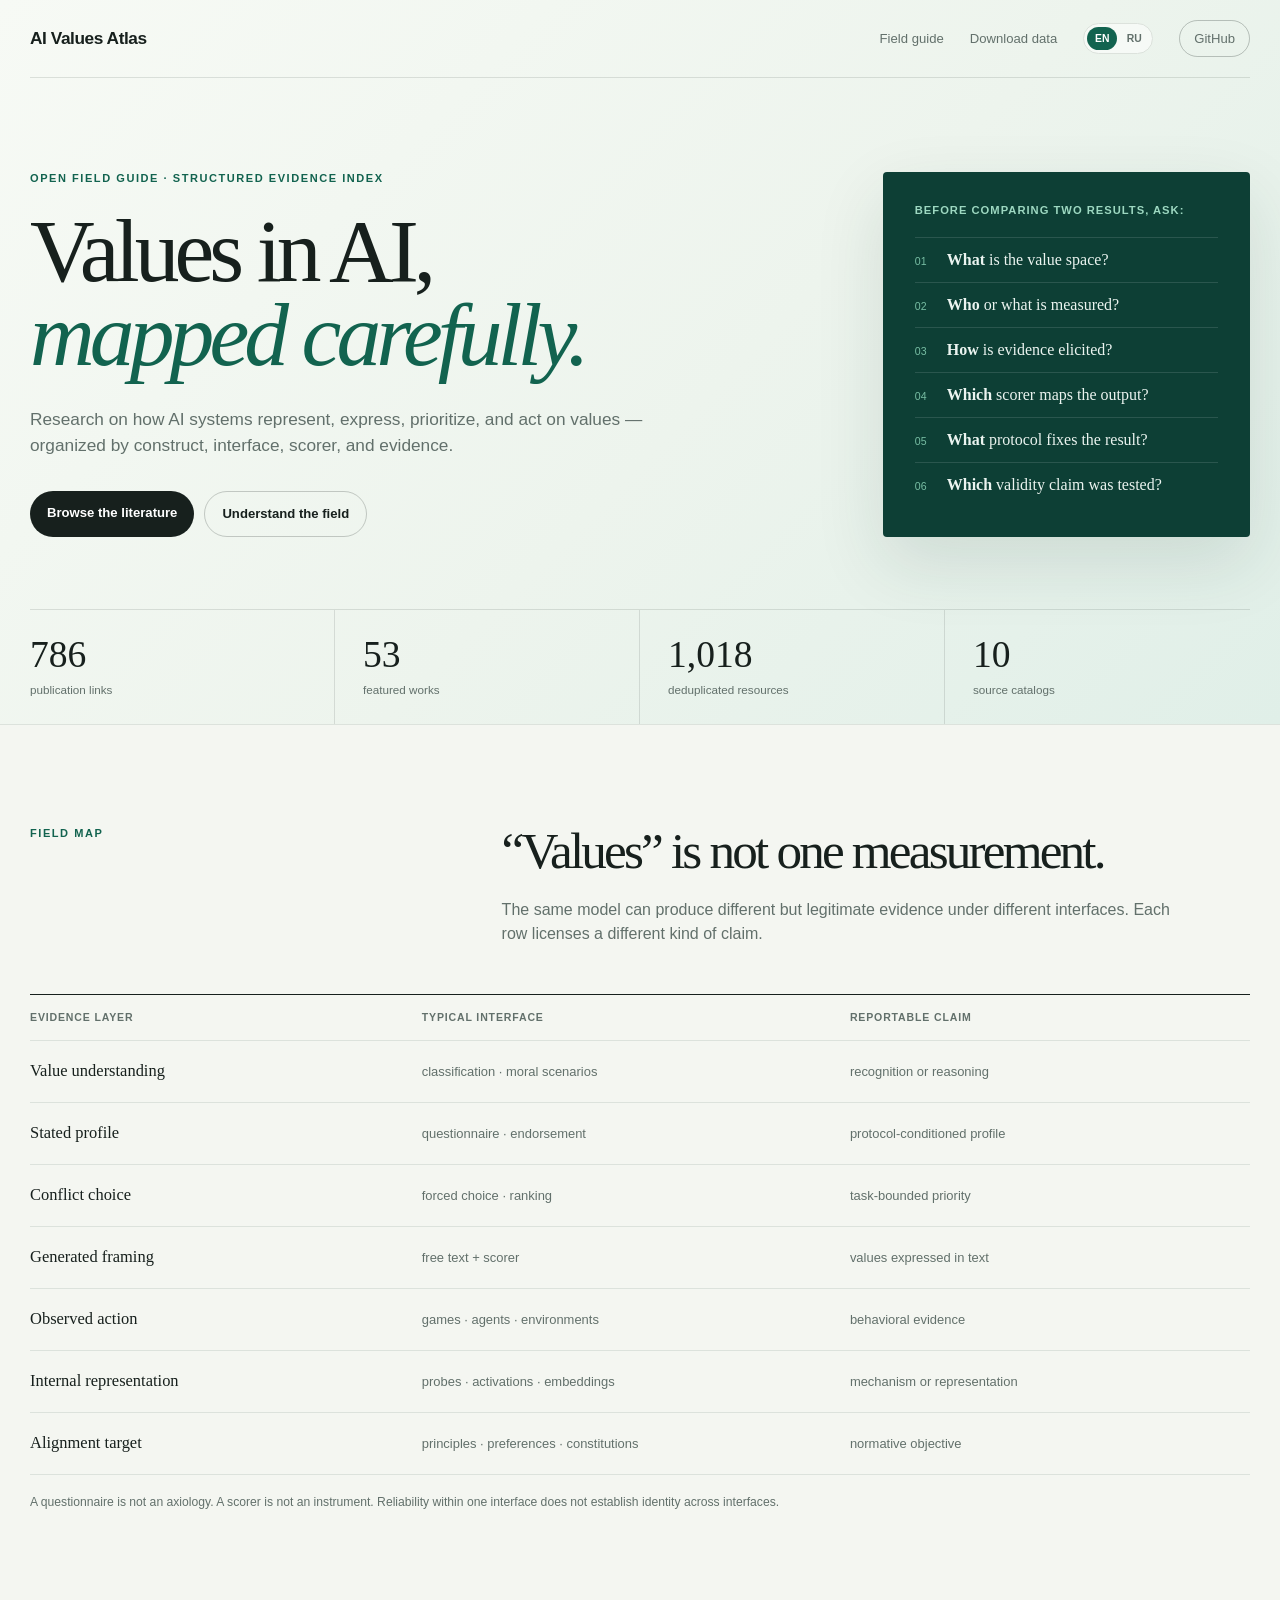
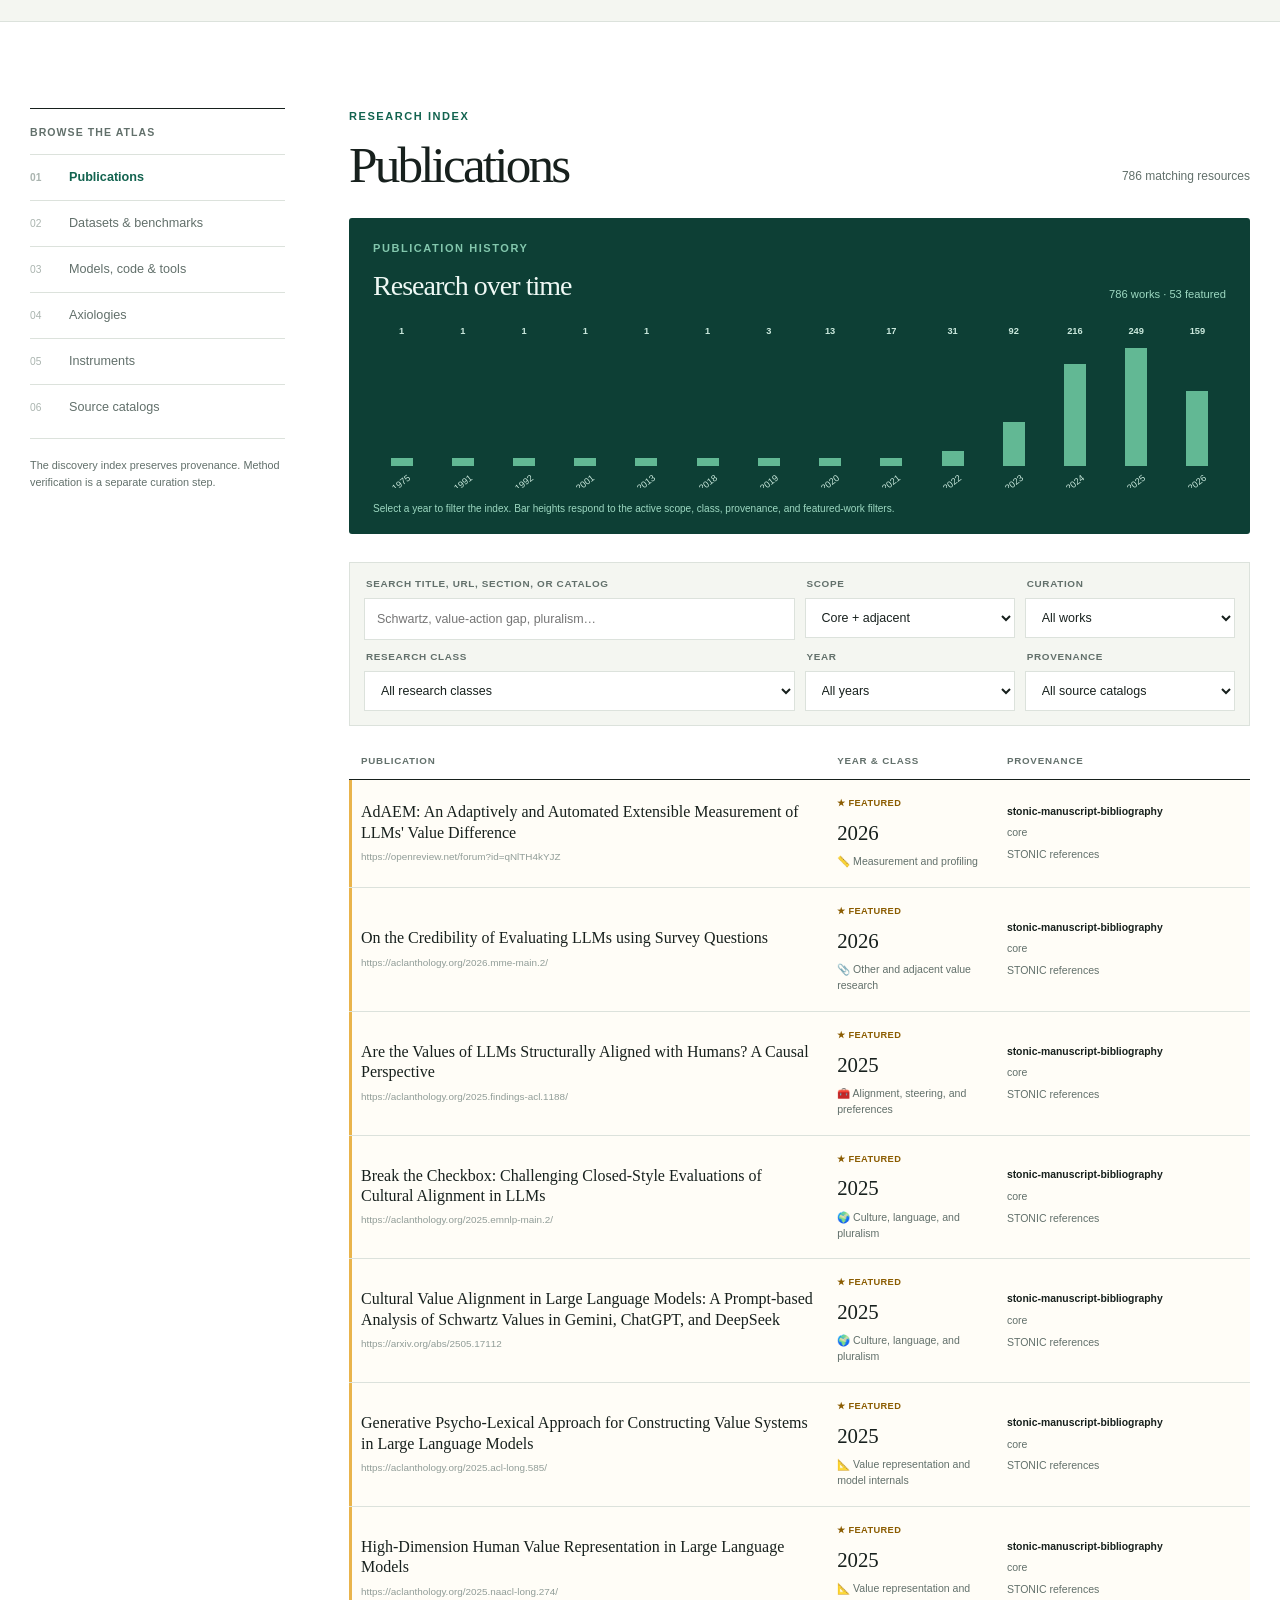
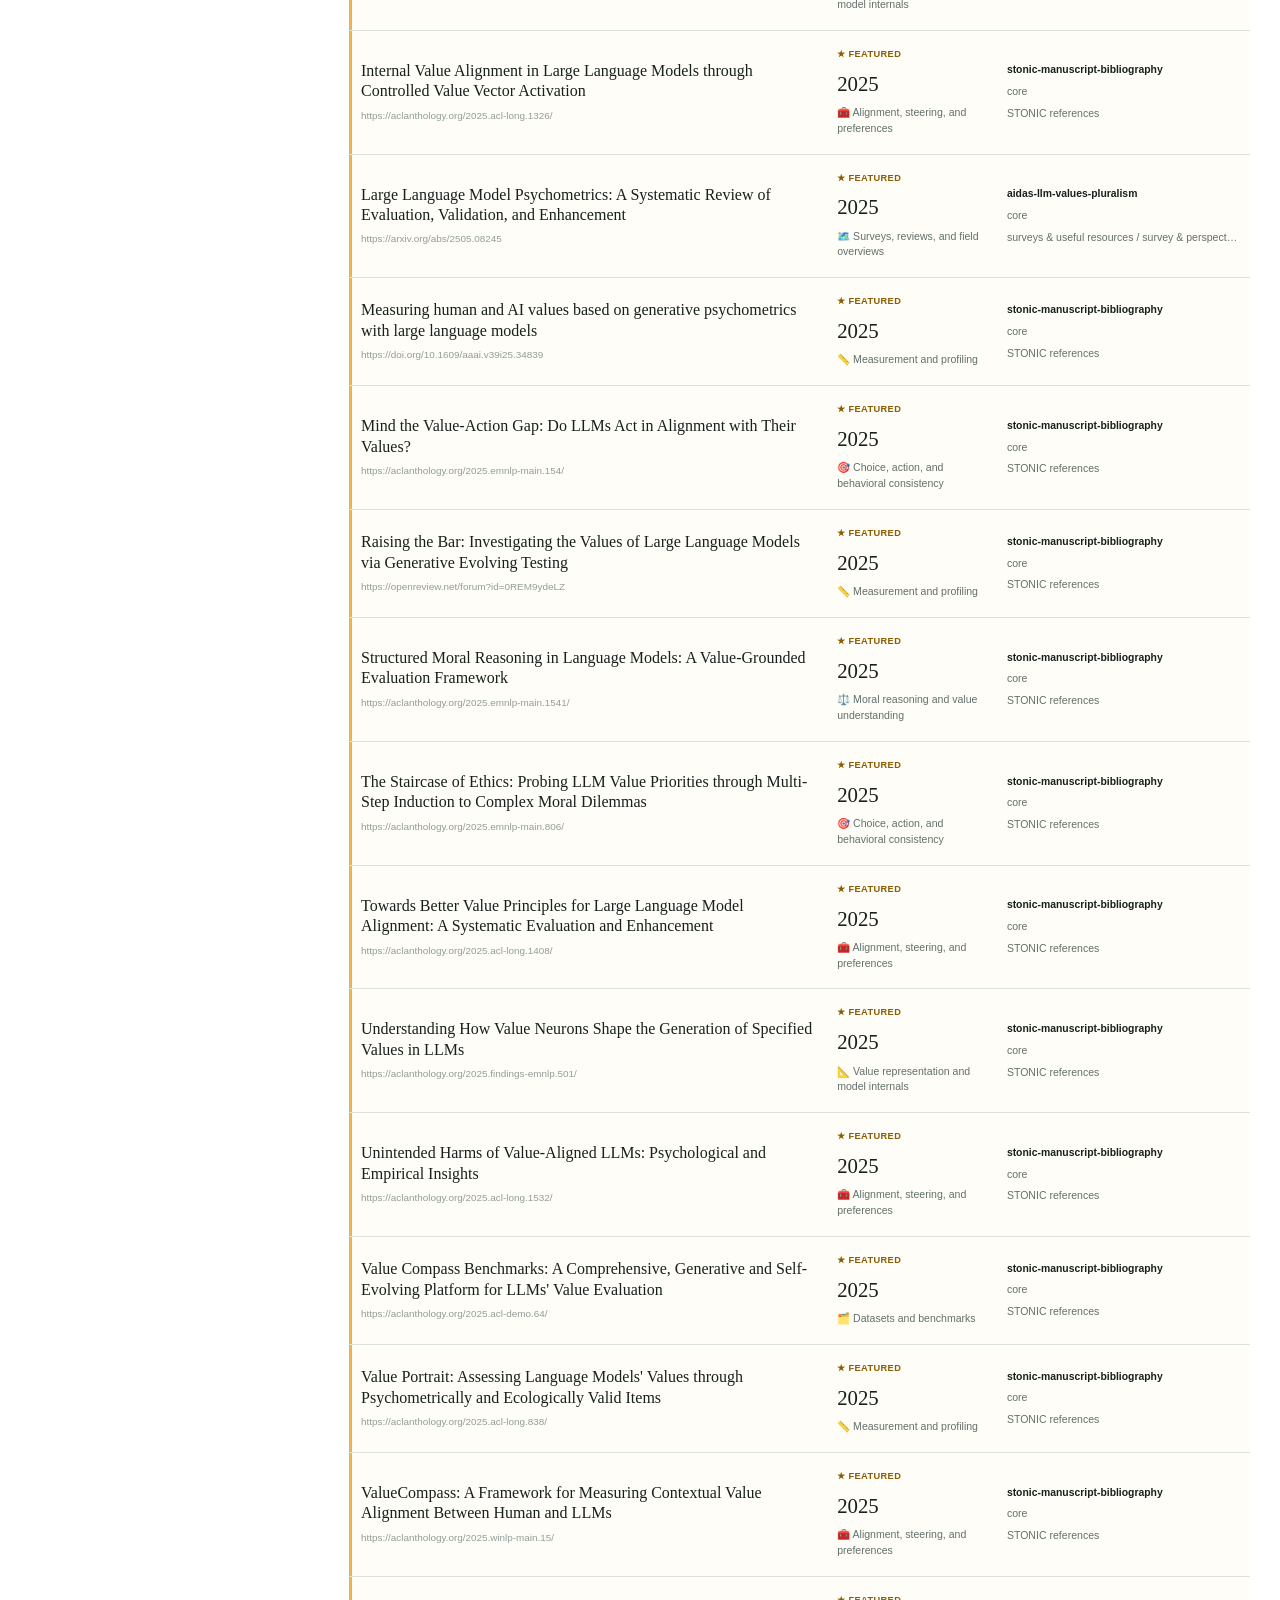
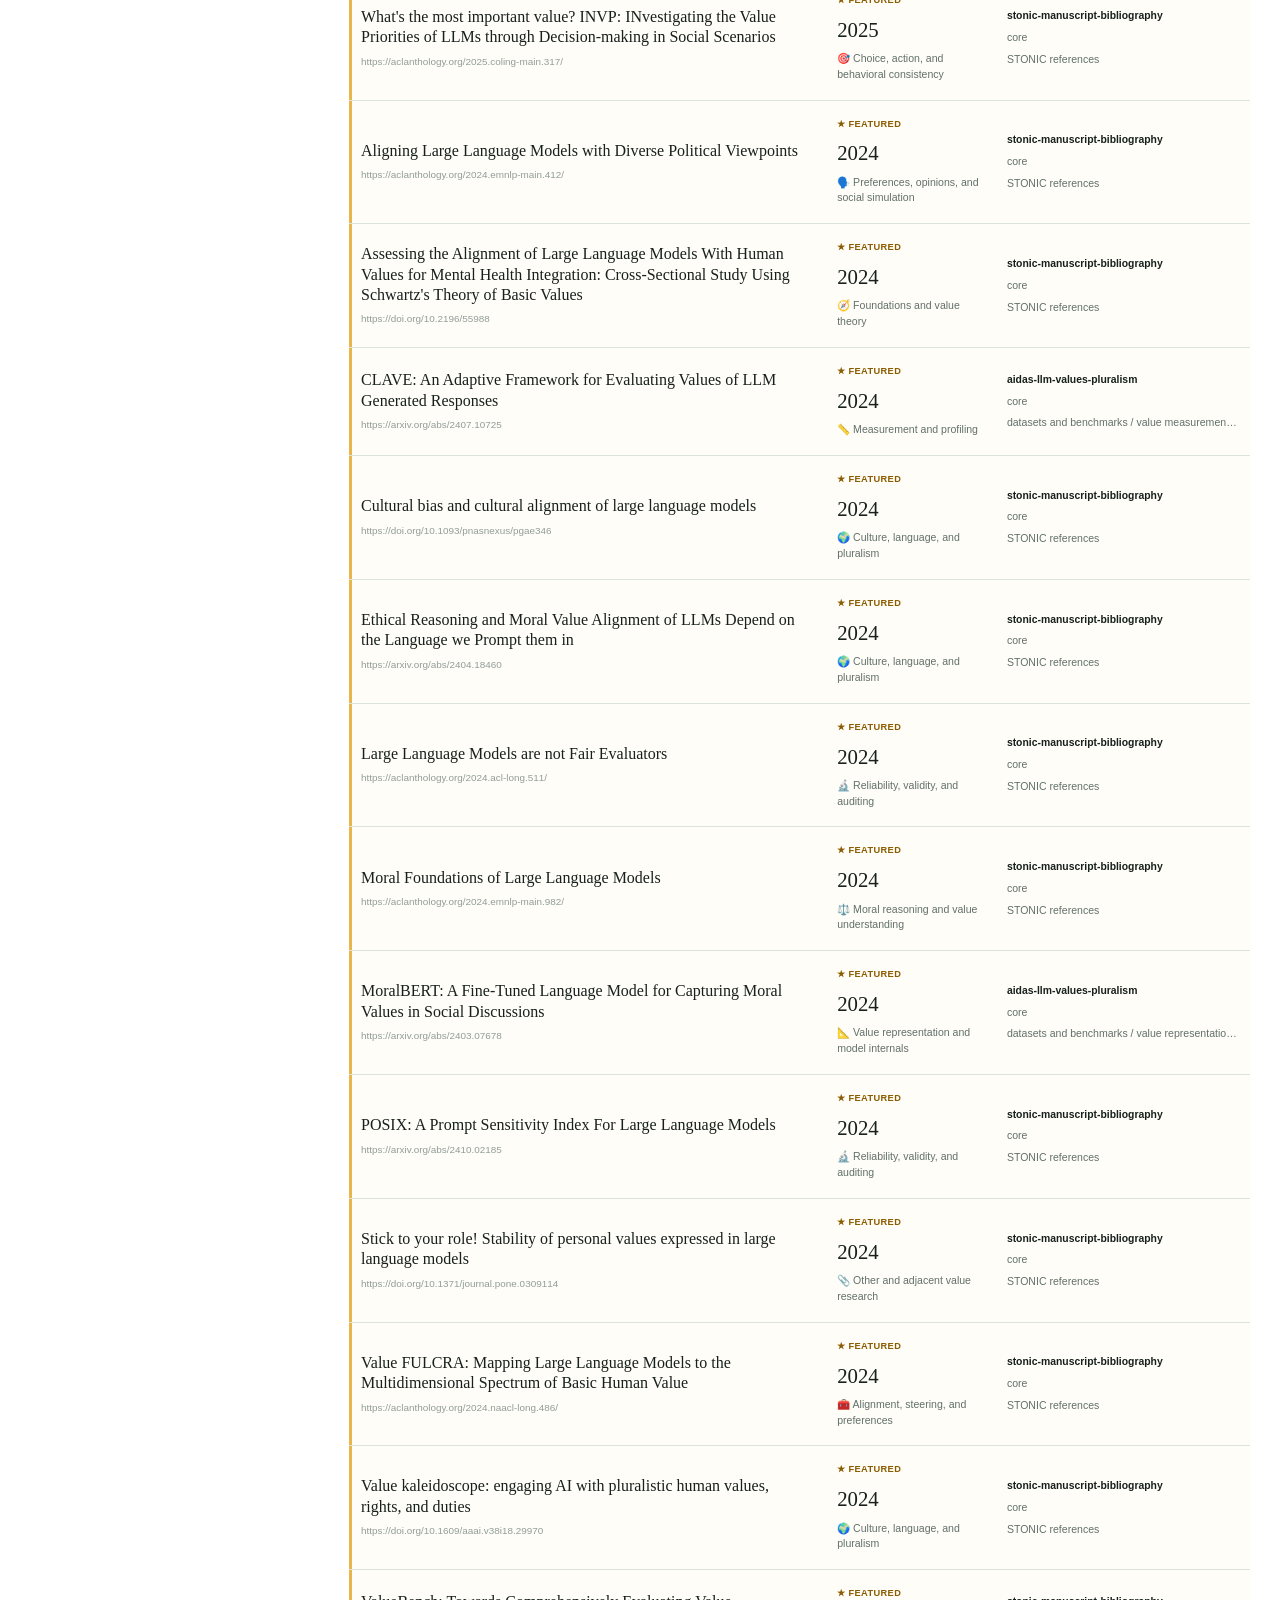
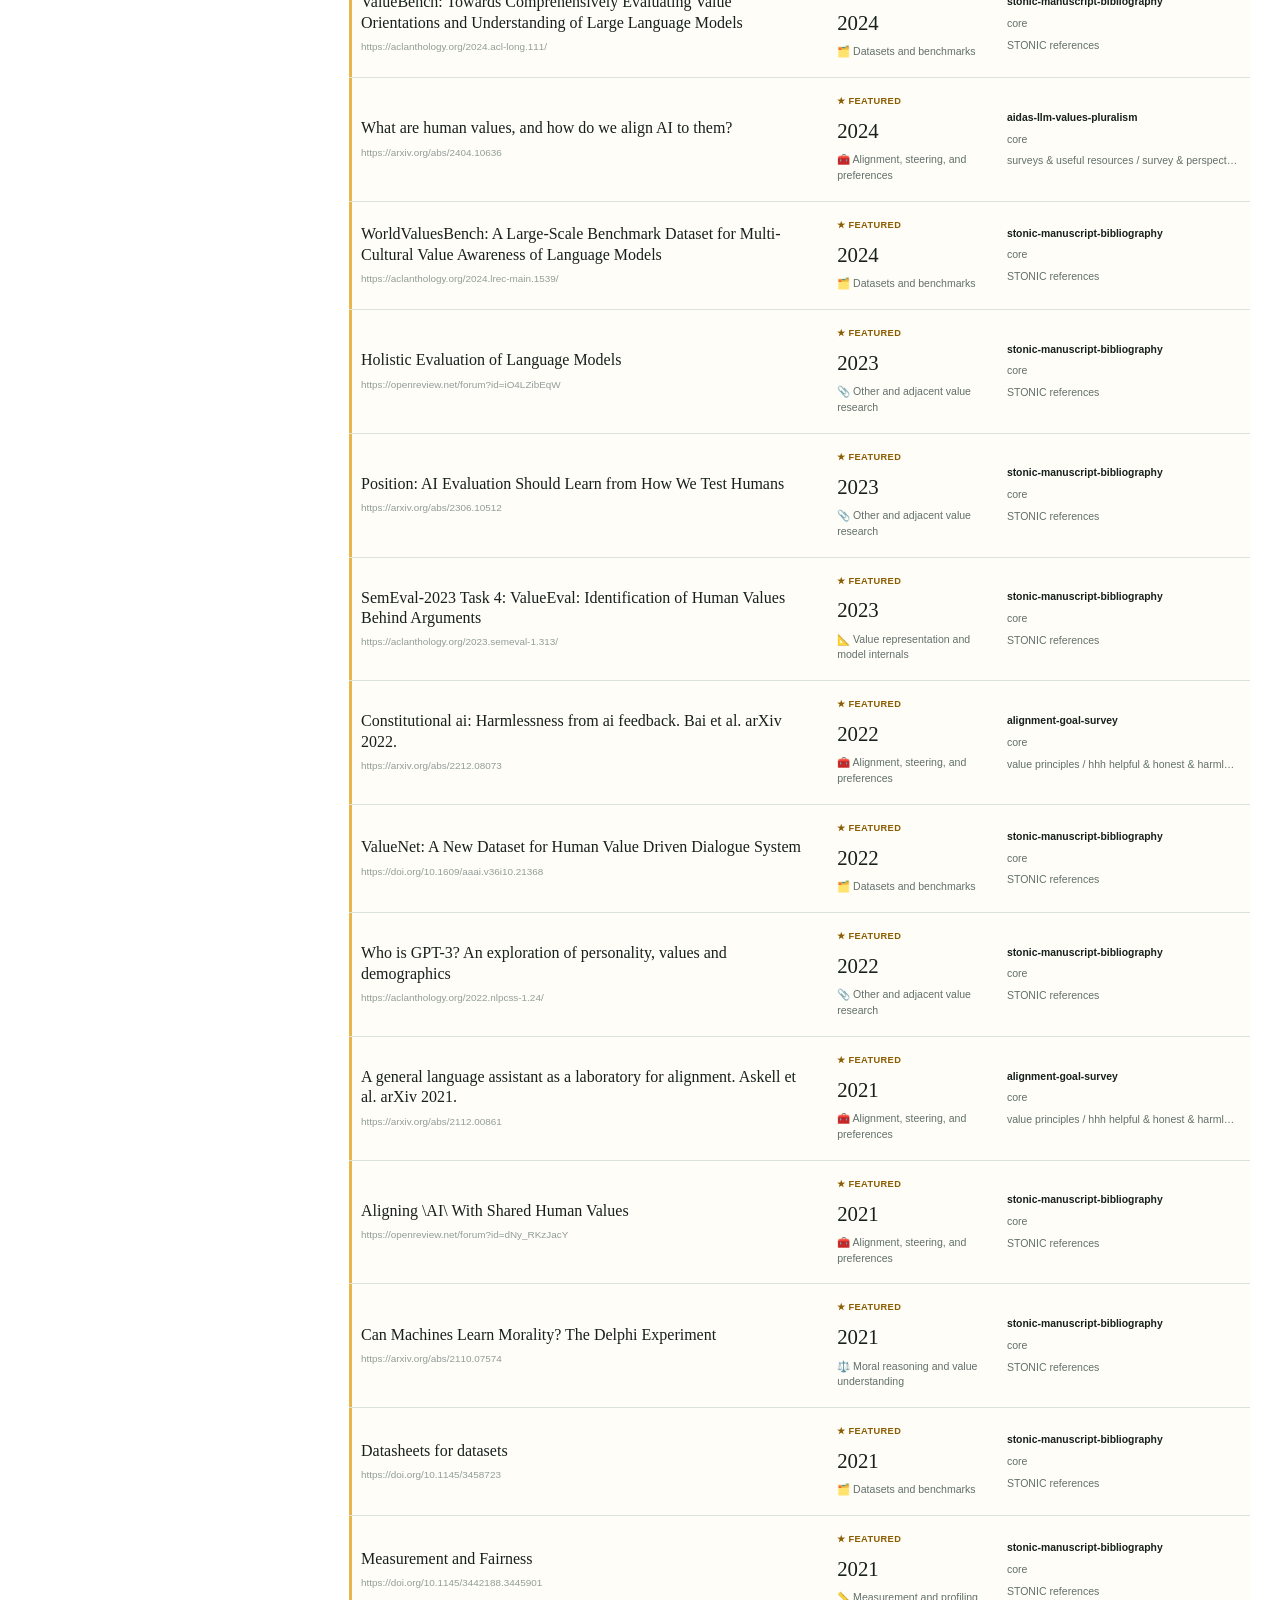
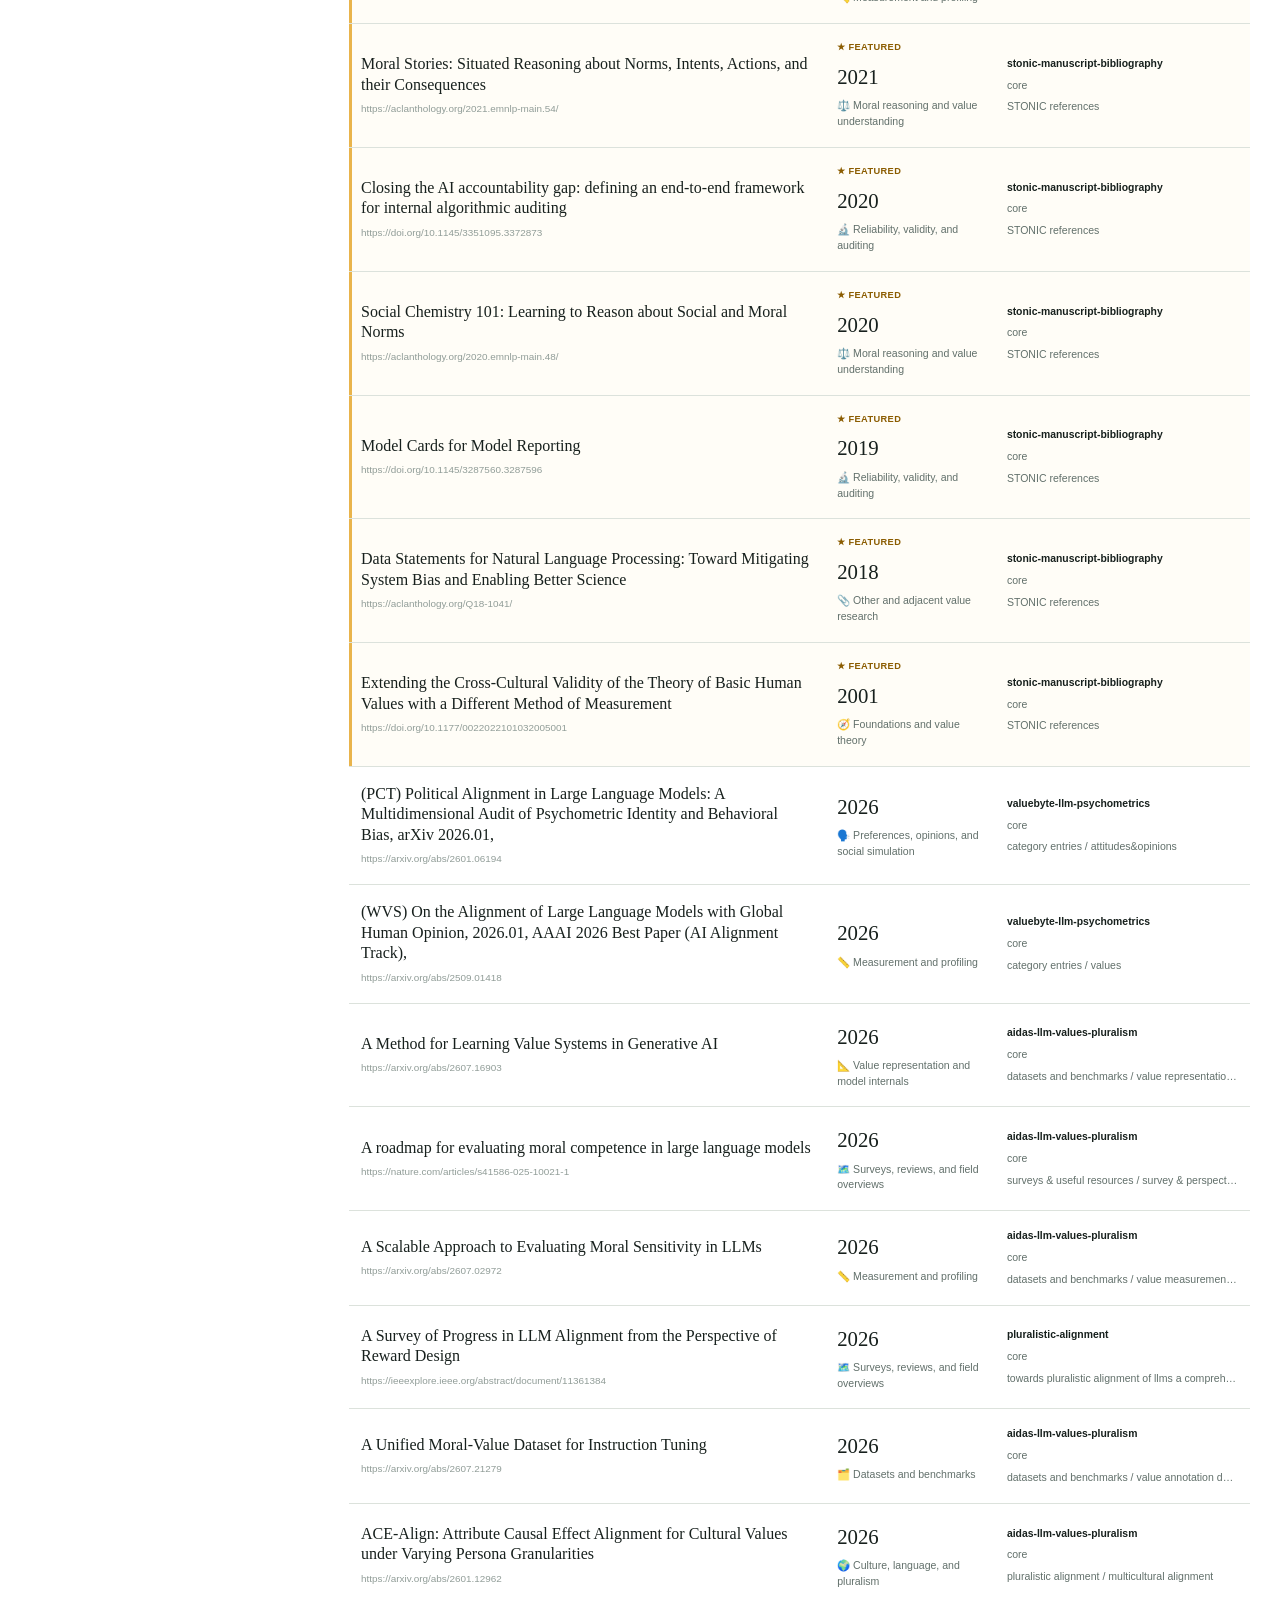
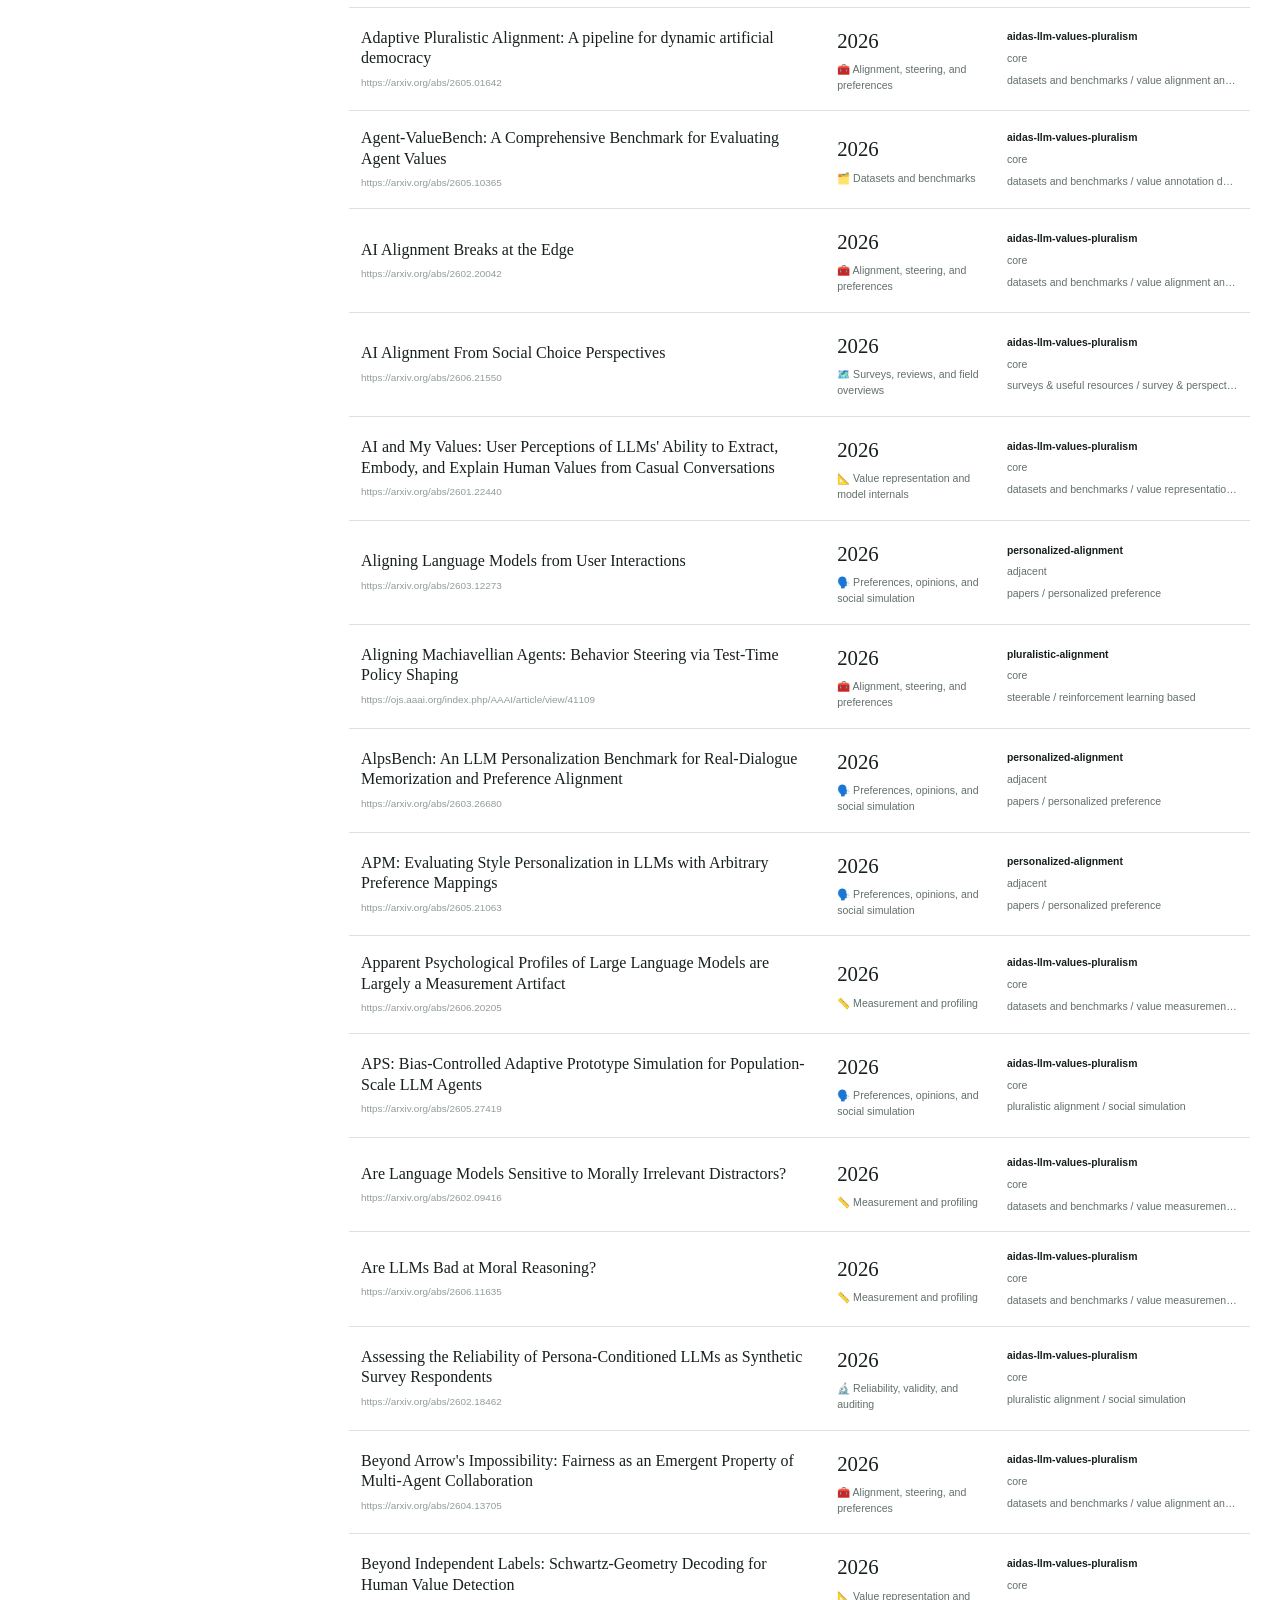
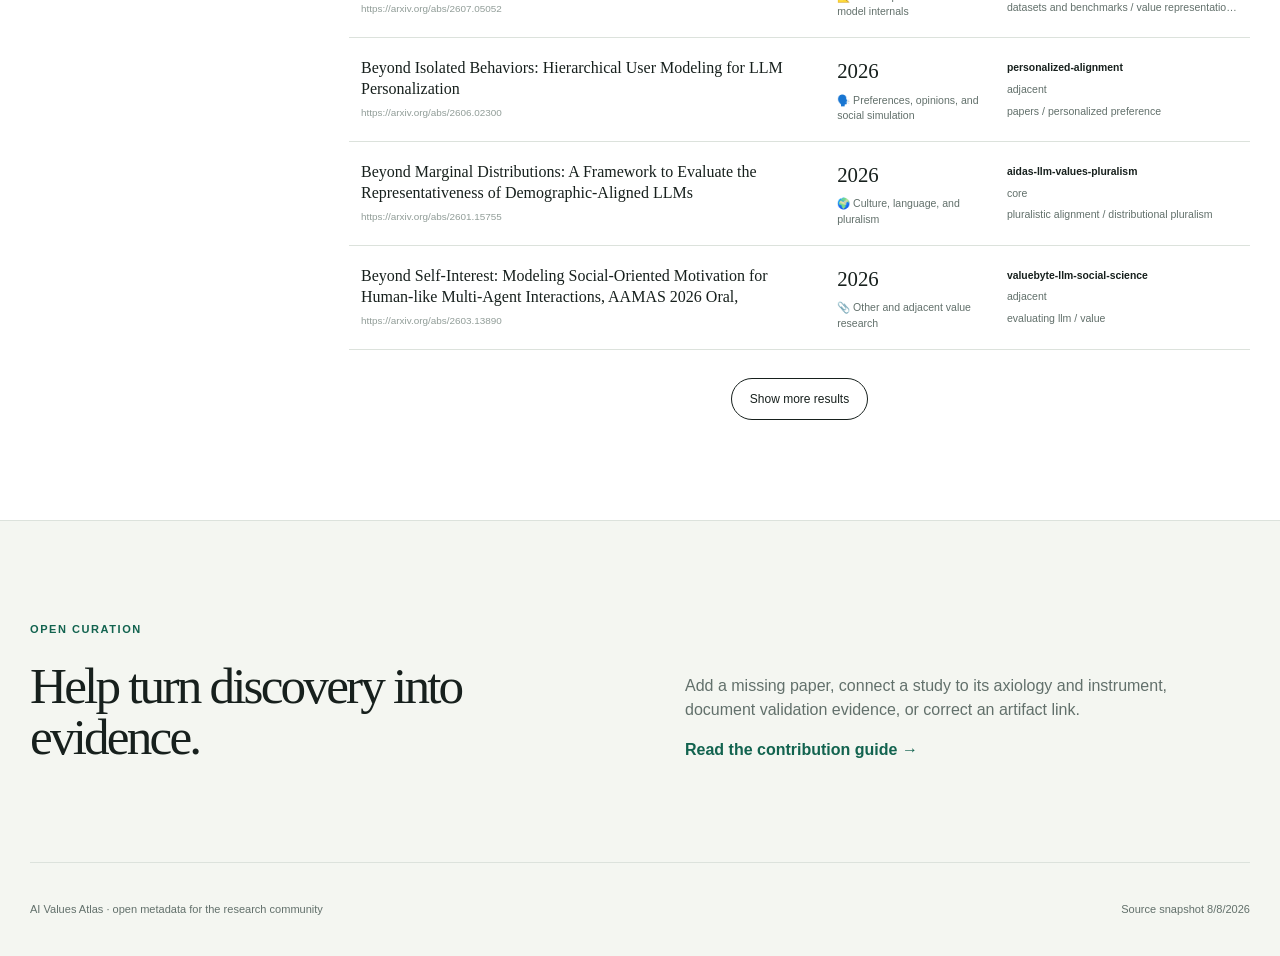
==== site/index.html @ 418ff454 "Add bilingual catalog, publication years, and timeline" ====
<!doctype html>
<html lang="en">
  <head>
    <meta charset="utf-8" />
    <meta name="viewport" content="width=device-width, initial-scale=1" />
    <meta name="description" content="A field guide and structured index of research on values in AI and language models." />
    <title>AI Values Atlas</title>
    <link rel="stylesheet" href="styles.css" />
  </head>
  <body>
    <header class="hero">
      <nav class="shell">
        <a class="brand" href="#top">AI Values Atlas</a>
        <div class="nav-links">
          <a href="https://github.com/ikanam-ai/ai-values-atlas#field-map">Field guide</a>
          <a href="catalog_links.jsonl">Download data</a>
          <span class="language-switch"><a class="active" href="https://github.com/ikanam-ai/ai-values-atlas/blob/main/README.md">EN</a><a href="https://github.com/ikanam-ai/ai-values-atlas/blob/main/README_RU.md">RU</a></span>
          <a class="nav-cta" href="https://github.com/ikanam-ai/ai-values-atlas">GitHub</a>
        </div>
      </nav>

      <div class="shell hero-layout" id="top">
        <div class="hero-copy">
          <p class="eyebrow">OPEN FIELD GUIDE · STRUCTURED EVIDENCE INDEX</p>
          <h1>Values in AI,<br /><em>mapped carefully.</em></h1>
          <p class="lede">Research on how AI systems represent, express, prioritize, and act on values — organized by construct, interface, scorer, and evidence.</p>
          <div class="hero-actions">
            <a class="button primary" href="#browse">Browse the literature</a>
            <a class="button secondary" href="#field-map">Understand the field</a>
          </div>
        </div>

        <aside class="reading-rule">
          <p class="rule-label">Before comparing two results, ask:</p>
          <ol>
            <li><b>What</b> is the value space?</li>
            <li><b>Who</b> or what is measured?</li>
            <li><b>How</b> is evidence elicited?</li>
            <li><b>Which</b> scorer maps the output?</li>
            <li><b>What</b> protocol fixes the result?</li>
            <li><b>Which</b> validity claim was tested?</li>
          </ol>
        </aside>
      </div>

      <div class="shell headline-stats" aria-label="Atlas coverage">
        <div><strong id="metricPublications">—</strong><span>publication links</span></div>
        <div><strong id="metricFeatured">—</strong><span>featured works</span></div>
        <div><strong id="metricResources">—</strong><span>deduplicated resources</span></div>
        <div><strong id="metricSources">—</strong><span>source catalogs</span></div>
      </div>
    </header>

    <main>
      <section class="shell field-map" id="field-map">
        <header class="section-heading">
          <p class="eyebrow">FIELD MAP</p>
          <h2>“Values” is not one measurement.</h2>
          <p>The same model can produce different but legitimate evidence under different interfaces. Each row licenses a different kind of claim.</p>
        </header>

        <div class="map-table" role="table" aria-label="Value research evidence layers">
          <div class="map-head" role="row"><span>Evidence layer</span><span>Typical interface</span><span>Reportable claim</span></div>
          <div class="map-row" role="row"><b>Value understanding</b><span>classification · moral scenarios</span><span>recognition or reasoning</span></div>
          <div class="map-row" role="row"><b>Stated profile</b><span>questionnaire · endorsement</span><span>protocol-conditioned profile</span></div>
          <div class="map-row" role="row"><b>Conflict choice</b><span>forced choice · ranking</span><span>task-bounded priority</span></div>
          <div class="map-row" role="row"><b>Generated framing</b><span>free text + scorer</span><span>values expressed in text</span></div>
          <div class="map-row" role="row"><b>Observed action</b><span>games · agents · environments</span><span>behavioral evidence</span></div>
          <div class="map-row" role="row"><b>Internal representation</b><span>probes · activations · embeddings</span><span>mechanism or representation</span></div>
          <div class="map-row" role="row"><b>Alignment target</b><span>principles · preferences · constitutions</span><span>normative objective</span></div>
        </div>
        <p class="map-footnote">A questionnaire is not an axiology. A scorer is not an instrument. Reliability within one interface does not establish identity across interfaces.</p>
      </section>

      <section class="browser" id="browse">
        <div class="shell browser-layout">
          <aside class="browse-nav" aria-label="Browse sections">
            <p class="browse-label">Browse the atlas</p>
            <button class="browse-tab active" data-view="publications"><span>01</span>Publications</button>
            <button class="browse-tab" data-view="datasets"><span>02</span>Datasets & benchmarks</button>
            <button class="browse-tab" data-view="tools"><span>03</span>Models, code & tools</button>
            <button class="browse-tab" data-view="axiologies"><span>04</span>Axiologies</button>
            <button class="browse-tab" data-view="instruments"><span>05</span>Instruments</button>
            <button class="browse-tab" data-view="sources"><span>06</span>Source catalogs</button>
            <div class="browse-note">The discovery index preserves provenance. Method verification is a separate curation step.</div>
          </aside>

          <div class="browse-main">
            <div class="browse-title">
              <div>
                <p class="eyebrow">RESEARCH INDEX</p>
                <h2 id="viewTitle">Publications</h2>
              </div>
              <p id="resultCount">Loading index…</p>
            </div>

            <section class="timeline-panel" id="timelinePanel" aria-labelledby="timelineTitle">
              <div class="timeline-heading">
                <div><p class="eyebrow">PUBLICATION HISTORY</p><h3 id="timelineTitle">Research over time</h3></div>
                <p id="timelineSummary">Loading publication years…</p>
              </div>
              <div class="year-chart" id="yearChart" aria-label="Publications by year"></div>
              <p class="timeline-note">Select a year to filter the index. Bar heights respond to the active scope, class, provenance, and featured-work filters.</p>
            </section>

            <div class="filters" id="filters">
              <label class="search-field">
                <span>Search title, URL, section, or catalog</span>
                <input id="search" type="search" placeholder="Schwartz, value-action gap, pluralism…" />
              </label>
              <label>
                <span>Scope</span>
                <select id="scopeFilter"><option value="">Core + adjacent</option><option value="core">Core</option><option value="adjacent">Adjacent</option></select>
              </label>
              <label class="publication-only">
                <span>Curation</span>
                <select id="importanceFilter"><option value="">All works</option><option value="featured">Featured works</option></select>
              </label>
              <label class="class-field publication-only">
                <span>Research class</span>
                <select id="classFilter"><option value="">All research classes</option></select>
              </label>
              <label class="publication-only">
                <span>Year</span>
                <select id="yearFilter"><option value="">All years</option></select>
              </label>
              <label>
                <span>Provenance</span>
                <select id="sourceFilter"><option value="">All source catalogs</option></select>
              </label>
            </div>

            <div class="index-head" id="indexHead"><span>Resource</span><span>Evidence</span><span>Provenance</span></div>
            <div id="content" class="index-list" aria-live="polite"></div>
            <button id="loadMore" class="load-more" hidden>Show more results</button>
          </div>
        </div>
      </section>

      <section class="shell contribution">
        <div>
          <p class="eyebrow">OPEN CURATION</p>
          <h2>Help turn discovery into evidence.</h2>
        </div>
        <div>
          <p>Add a missing paper, connect a study to its axiology and instrument, document validation evidence, or correct an artifact link.</p>
          <a href="https://github.com/ikanam-ai/ai-values-atlas/blob/main/CONTRIBUTING.md">Read the contribution guide →</a>
        </div>
      </section>
    </main>

    <footer class="shell">
      <p>AI Values Atlas · open metadata for the research community</p>
      <p id="generatedAt"></p>
    </footer>

    <script src="app.js"></script>
  </body>
</html>
---- site/styles.css ----
:root {
  --ink: #17201d;
  --muted: #62706b;
  --paper: #f4f6f1;
  --white: #fff;
  --line: #dce2dc;
  --green: #12634f;
  --green-dark: #0d3f35;
  --mint: #bfe8d8;
  --amber: #e9b44c;
  --serif: Georgia, "Times New Roman", serif;
  --sans: Inter, ui-sans-serif, -apple-system, BlinkMacSystemFont, "Segoe UI", sans-serif;
}

* { box-sizing: border-box; }
html { scroll-behavior: smooth; }
body { margin: 0; color: var(--ink); background: var(--paper); font-family: var(--sans); line-height: 1.5; }
.shell { width: min(1220px, calc(100% - 48px)); margin: 0 auto; }

.hero { background: linear-gradient(135deg, #f7faf5 0%, #edf4ed 55%, #e0efe8 100%); border-bottom: 1px solid var(--line); }
nav { height: 78px; display: flex; align-items: center; justify-content: space-between; border-bottom: 1px solid rgba(23,32,29,.12); }
.brand { color: var(--ink); font-size: 1.08rem; font-weight: 800; letter-spacing: -.025em; text-decoration: none; }
.nav-links { display: flex; align-items: center; gap: 26px; }
.nav-links a { color: var(--muted); font-size: .82rem; text-decoration: none; }
.nav-links a:hover { color: var(--green); }
.nav-cta { border: 1px solid rgba(23,32,29,.25); border-radius: 999px; padding: 8px 14px; }
.language-switch { display: inline-flex; gap: 2px; padding: 3px; border: 1px solid var(--line); border-radius: 999px; background: rgba(255,255,255,.55); }
.language-switch a { min-width: 30px; padding: 4px 7px; border-radius: 999px; text-align: center; font-size: .65rem; font-weight: 800; }
.language-switch a.active { color: white; background: var(--green); }

.hero-layout { display: grid; grid-template-columns: minmax(0, 1.35fr) minmax(340px, .65fr); gap: 90px; padding: 92px 0 72px; align-items: end; }
.eyebrow { color: var(--green); font-size: .69rem; letter-spacing: .14em; font-weight: 850; margin: 0 0 22px; }
h1, h2 { font-family: var(--serif); font-weight: 500; letter-spacing: -.055em; }
h1 { max-width: 780px; font-size: clamp(3.4rem, 7vw, 6.7rem); line-height: .94; margin: 0; }
h1 em { color: var(--green); font-weight: 500; }
.lede { max-width: 690px; color: var(--muted); font-size: 1.08rem; margin: 30px 0 0; }
.hero-actions { display: flex; gap: 10px; margin-top: 32px; }
.button { padding: 12px 17px; border-radius: 999px; text-decoration: none; font-size: .82rem; font-weight: 700; }
.button.primary { background: var(--ink); color: white; }
.button.secondary { color: var(--ink); border: 1px solid rgba(23,32,29,.22); }
.reading-rule { color: #ebf4f0; background: var(--green-dark); border-radius: 4px; padding: 30px 32px; box-shadow: 0 26px 70px rgba(22,59,48,.12); }
.rule-label { margin: 0 0 18px; color: #9dd8c1; font-size: .7rem; letter-spacing: .09em; text-transform: uppercase; font-weight: 800; }
.reading-rule ol { margin: 0; padding: 0; list-style: none; counter-reset: rule; }
.reading-rule li { counter-increment: rule; padding: 10px 0; border-top: 1px solid rgba(255,255,255,.12); font-family: var(--serif); font-size: 1rem; }
.reading-rule li::before { content: "0" counter(rule); display: inline-block; width: 32px; color: #78bea4; font-family: var(--sans); font-size: .66rem; }

.headline-stats { display: grid; grid-template-columns: repeat(4, 1fr); border-top: 1px solid rgba(23,32,29,.12); }
.headline-stats div { padding: 26px 28px; border-right: 1px solid rgba(23,32,29,.12); }
.headline-stats div:first-child { padding-left: 0; }
.headline-stats div:last-child { border: 0; }
.headline-stats strong { font-family: var(--serif); font-size: 2.35rem; font-weight: 500; line-height: 1; }
.headline-stats span { display: block; color: var(--muted); font-size: .73rem; margin-top: 7px; }

.field-map { padding: 100px 0 110px; }
.section-heading { display: grid; grid-template-columns: .55fr 1fr; column-gap: 60px; align-items: start; margin-bottom: 48px; }
.section-heading .eyebrow { grid-row: span 2; }
.section-heading h2, .browse-title h2, .contribution h2 { font-size: clamp(2.3rem, 4vw, 4.3rem); line-height: 1; margin: 0; }
.section-heading > p:last-child { color: var(--muted); max-width: 680px; margin: 22px 0 0; }
.map-table { border-top: 1px solid var(--ink); }
.map-head, .map-row { display: grid; grid-template-columns: 1fr 1.1fr 1.1fr; gap: 28px; align-items: center; min-height: 62px; border-bottom: 1px solid var(--line); }
.map-head { min-height: 46px; color: var(--muted); font-size: .66rem; text-transform: uppercase; letter-spacing: .08em; font-weight: 800; }
.map-row b { font-family: var(--serif); font-size: 1.03rem; font-weight: 500; }
.map-row span { color: var(--muted); font-size: .81rem; }
.map-footnote { color: var(--muted); font-size: .76rem; margin: 18px 0 0; }

.browser { background: #fff; border-top: 1px solid var(--line); border-bottom: 1px solid var(--line); }
.browser-layout { display: grid; grid-template-columns: 255px minmax(0, 1fr); gap: 64px; padding: 86px 0 100px; }
.browse-nav { position: sticky; top: 24px; align-self: start; border-top: 1px solid var(--ink); }
.browse-label { margin: 0; padding: 16px 0 13px; color: var(--muted); font-size: .66rem; text-transform: uppercase; letter-spacing: .1em; font-weight: 800; }
.browse-tab { width: 100%; display: grid; grid-template-columns: 32px 1fr; gap: 7px; border: 0; border-top: 1px solid var(--line); padding: 13px 0; text-align: left; color: var(--muted); background: transparent; font: inherit; font-size: .79rem; cursor: pointer; }
.browse-tab span { color: #aab4af; font-size: .64rem; padding-top: 2px; }
.browse-tab:hover, .browse-tab.active { color: var(--green); }
.browse-tab.active { font-weight: 750; }
.browse-note { border-top: 1px solid var(--line); color: var(--muted); font-size: .68rem; line-height: 1.55; padding-top: 18px; margin-top: 8px; }
.browse-title { display: flex; justify-content: space-between; gap: 32px; align-items: end; margin-bottom: 28px; }
.browse-title .eyebrow { margin-bottom: 14px; }
.browse-title h2 { font-size: clamp(2.3rem, 4vw, 3.8rem); }
#resultCount { color: var(--muted); font-size: .75rem; white-space: nowrap; margin: 0 0 5px; }
.timeline-panel { margin: 0 0 28px; padding: 22px 24px 18px; color: #eef8f4; background: var(--green-dark); border-radius: 3px; overflow: hidden; }
.timeline-panel[hidden] { display: none; }
.timeline-heading { display: flex; align-items: end; justify-content: space-between; gap: 24px; }
.timeline-heading .eyebrow { color: #83c7ad; margin-bottom: 8px; }
.timeline-heading h3 { margin: 0; font-family: var(--serif); font-size: 1.75rem; font-weight: 500; letter-spacing: -.035em; }
.timeline-heading > p { margin: 0 0 4px; color: #9dd8c1; font-size: .7rem; }
.year-chart { display: grid; grid-auto-flow: column; grid-auto-columns: minmax(38px, 1fr); gap: 4px; align-items: end; min-height: 160px; margin-top: 19px; overflow-x: auto; scrollbar-width: thin; }
.year-column { display: grid; grid-template-rows: 20px 120px 22px; align-items: end; justify-items: center; min-width: 38px; padding: 0 3px; border: 0; color: #c9e8dc; background: transparent; cursor: pointer; }
.year-column:hover, .year-column.selected { color: white; background: rgba(255,255,255,.07); }
.year-count { align-self: start; font-size: .58rem; font-weight: 750; }
.year-bar { display: block; width: min(22px, 68%); min-height: 8px; background: #62b894; transition: height .25s ease, background .15s ease; }
.year-column:hover .year-bar, .year-column.selected .year-bar { background: var(--amber); }
.year-label { align-self: end; font-size: .57rem; transform: rotate(-38deg); transform-origin: center; }
.timeline-note { margin: 13px 0 0; color: #9dd8c1; font-size: .63rem; }
.filters { display: grid; grid-template-columns: repeat(4, minmax(0, 1fr)); gap: 10px; padding: 14px; background: var(--paper); border: 1px solid var(--line); margin-bottom: 28px; }
.search-field { grid-column: span 2; }
.class-field { grid-column: span 2; }
.filters[hidden] { display: none; }
label[hidden] { display: none; }
label span { display: block; color: var(--muted); font-size: .62rem; font-weight: 750; text-transform: uppercase; letter-spacing: .065em; margin: 0 0 6px 2px; }
input, select { width: 100%; background: white; border: 1px solid var(--line); border-radius: 0; padding: 11px 12px; color: var(--ink); font: inherit; font-size: .78rem; outline: none; }
input:focus, select:focus { border-color: var(--green); }
.index-head, .index-row { display: grid; grid-template-columns: minmax(0, 1.8fr) .58fr .92fr; gap: 24px; }
.index-head { padding: 0 12px 10px; color: var(--muted); border-bottom: 1px solid var(--ink); font-size: .61rem; letter-spacing: .08em; text-transform: uppercase; font-weight: 800; }
.index-row { min-height: 86px; padding: 17px 12px; align-items: center; border-bottom: 1px solid var(--line); transition: background .15s ease; }
.index-row:hover { background: #f6f8f4; }
.featured-row { box-shadow: inset 3px 0 0 var(--amber); background: #fffdf7; }
.resource-title { min-width: 0; }
.resource-title a { display: block; color: var(--ink); font-family: var(--serif); font-size: 1rem; line-height: 1.28; text-decoration: none; }
.resource-title a:hover { color: var(--green); }
.resource-title small { display: block; max-width: 100%; color: #919d98; font-size: .62rem; margin-top: 7px; overflow: hidden; text-overflow: ellipsis; white-space: nowrap; }
.evidence-cell, .provenance-cell { min-width: 0; display: flex; flex-direction: column; gap: 6px; color: var(--muted); font-size: .66rem; }
.evidence-cell .tag { align-self: flex-start; color: var(--green); font-size: .59rem; font-weight: 800; text-transform: uppercase; letter-spacing: .055em; }
.evidence-cell strong { color: var(--ink); font-family: var(--serif); font-size: 1.3rem; font-weight: 500; }
.featured-tag { align-self: flex-start; color: #8b5c00; font-size: .58rem; font-weight: 850; letter-spacing: .04em; text-transform: uppercase; }
.provenance-cell b { overflow: hidden; color: var(--ink); font-size: .65rem; text-overflow: ellipsis; white-space: nowrap; }
.provenance-cell span { overflow: hidden; text-overflow: ellipsis; white-space: nowrap; }
.empty { padding: 80px 20px; color: var(--muted); text-align: center; border-bottom: 1px solid var(--line); }
.load-more { display: block; margin: 28px auto 0; padding: 11px 18px; border: 1px solid var(--ink); border-radius: 999px; background: white; color: var(--ink); font: inherit; font-size: .75rem; cursor: pointer; }

.contribution { display: grid; grid-template-columns: 1fr 1fr; gap: 90px; align-items: end; padding: 100px 0; }
.contribution h2 { max-width: 560px; }
.contribution > div:last-child { color: var(--muted); max-width: 520px; }
.contribution a { color: var(--green); font-weight: 750; text-decoration: none; }
footer { min-height: 94px; display: flex; justify-content: space-between; align-items: center; color: var(--muted); border-top: 1px solid var(--line); font-size: .69rem; }

@media (max-width: 900px) {
  .hero-layout { grid-template-columns: 1fr; gap: 44px; padding-top: 64px; }
  .reading-rule { max-width: 600px; }
  .section-heading { grid-template-columns: 1fr; }
  .section-heading .eyebrow { grid-row: auto; }
  .browser-layout { grid-template-columns: 1fr; gap: 38px; }
  .browse-nav { position: static; display: flex; overflow-x: auto; border-bottom: 1px solid var(--line); }
  .browse-label, .browse-note { display: none; }
  .browse-tab { flex: 0 0 auto; width: auto; display: block; padding: 12px 16px; border: 0; white-space: nowrap; }
  .browse-tab span { display: none; }
}

@media (max-width: 680px) {
  .shell { width: min(100% - 24px, 1220px); }
  nav { height: 66px; }
  .nav-links { gap: 8px; }
  .nav-links > a:not(.nav-cta) { display: none; }
  .hero-layout { padding: 52px 0; }
  h1 { font-size: clamp(3rem, 15vw, 4.4rem); }
  .headline-stats { grid-template-columns: 1fr; }
  .headline-stats div { padding: 17px 0; border-right: 0; border-bottom: 1px solid rgba(23,32,29,.12); }
  .field-map { padding: 72px 0; }
  .map-head { display: none; }
  .map-row { grid-template-columns: 1fr; gap: 5px; padding: 15px 0; }
  .browser-layout { padding: 64px 0; }
  .browse-title { display: block; }
  #resultCount { margin-top: 12px; }
  .filters { grid-template-columns: 1fr; }
  .search-field, .class-field { grid-column: auto; }
  .timeline-panel { padding: 20px 14px 16px; }
  .timeline-heading { display: block; }
  .timeline-heading > p { margin-top: 8px; }
  .index-head { display: none; }
  .index-row { grid-template-columns: 1fr; gap: 12px; padding: 18px 4px; }
  .evidence-cell, .provenance-cell { flex-direction: row; flex-wrap: wrap; }
  .contribution { grid-template-columns: 1fr; gap: 32px; padding: 72px 0; }
  footer { align-items: flex-start; flex-direction: column; justify-content: center; gap: 5px; }
}
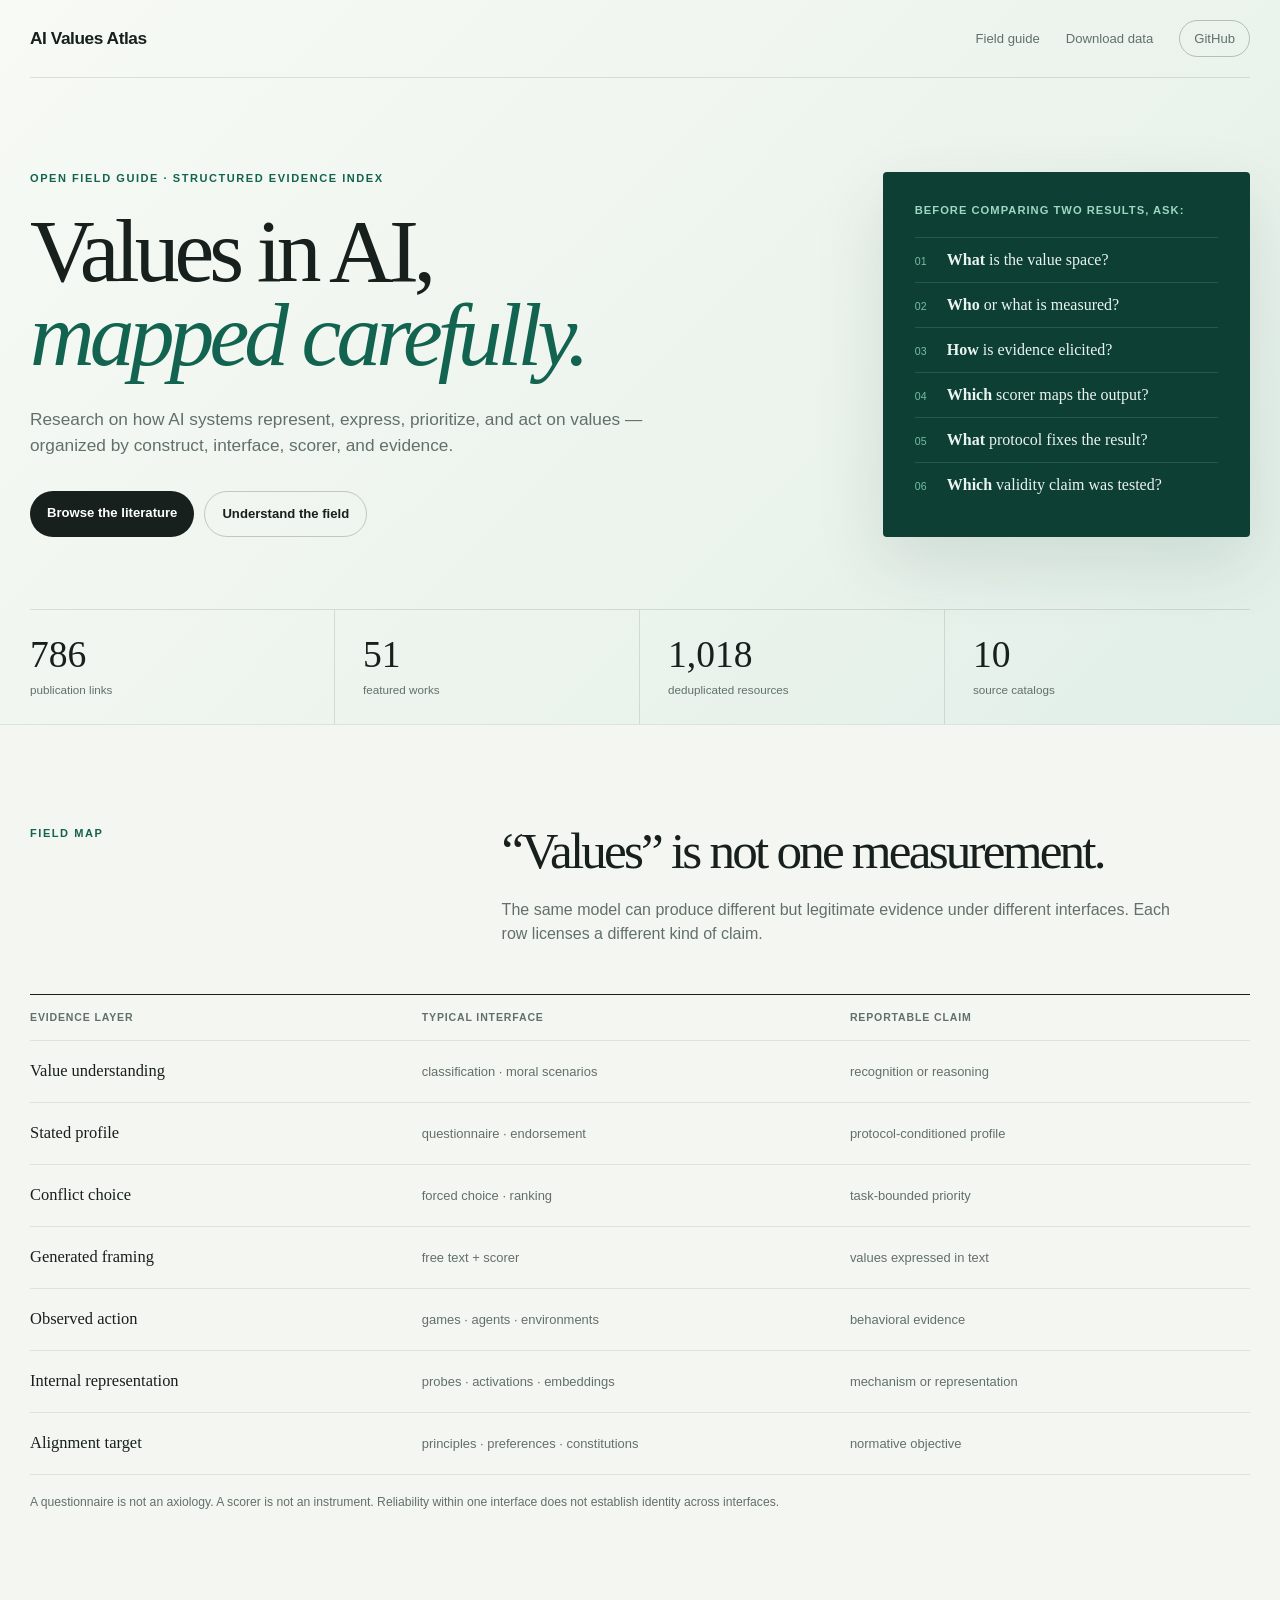
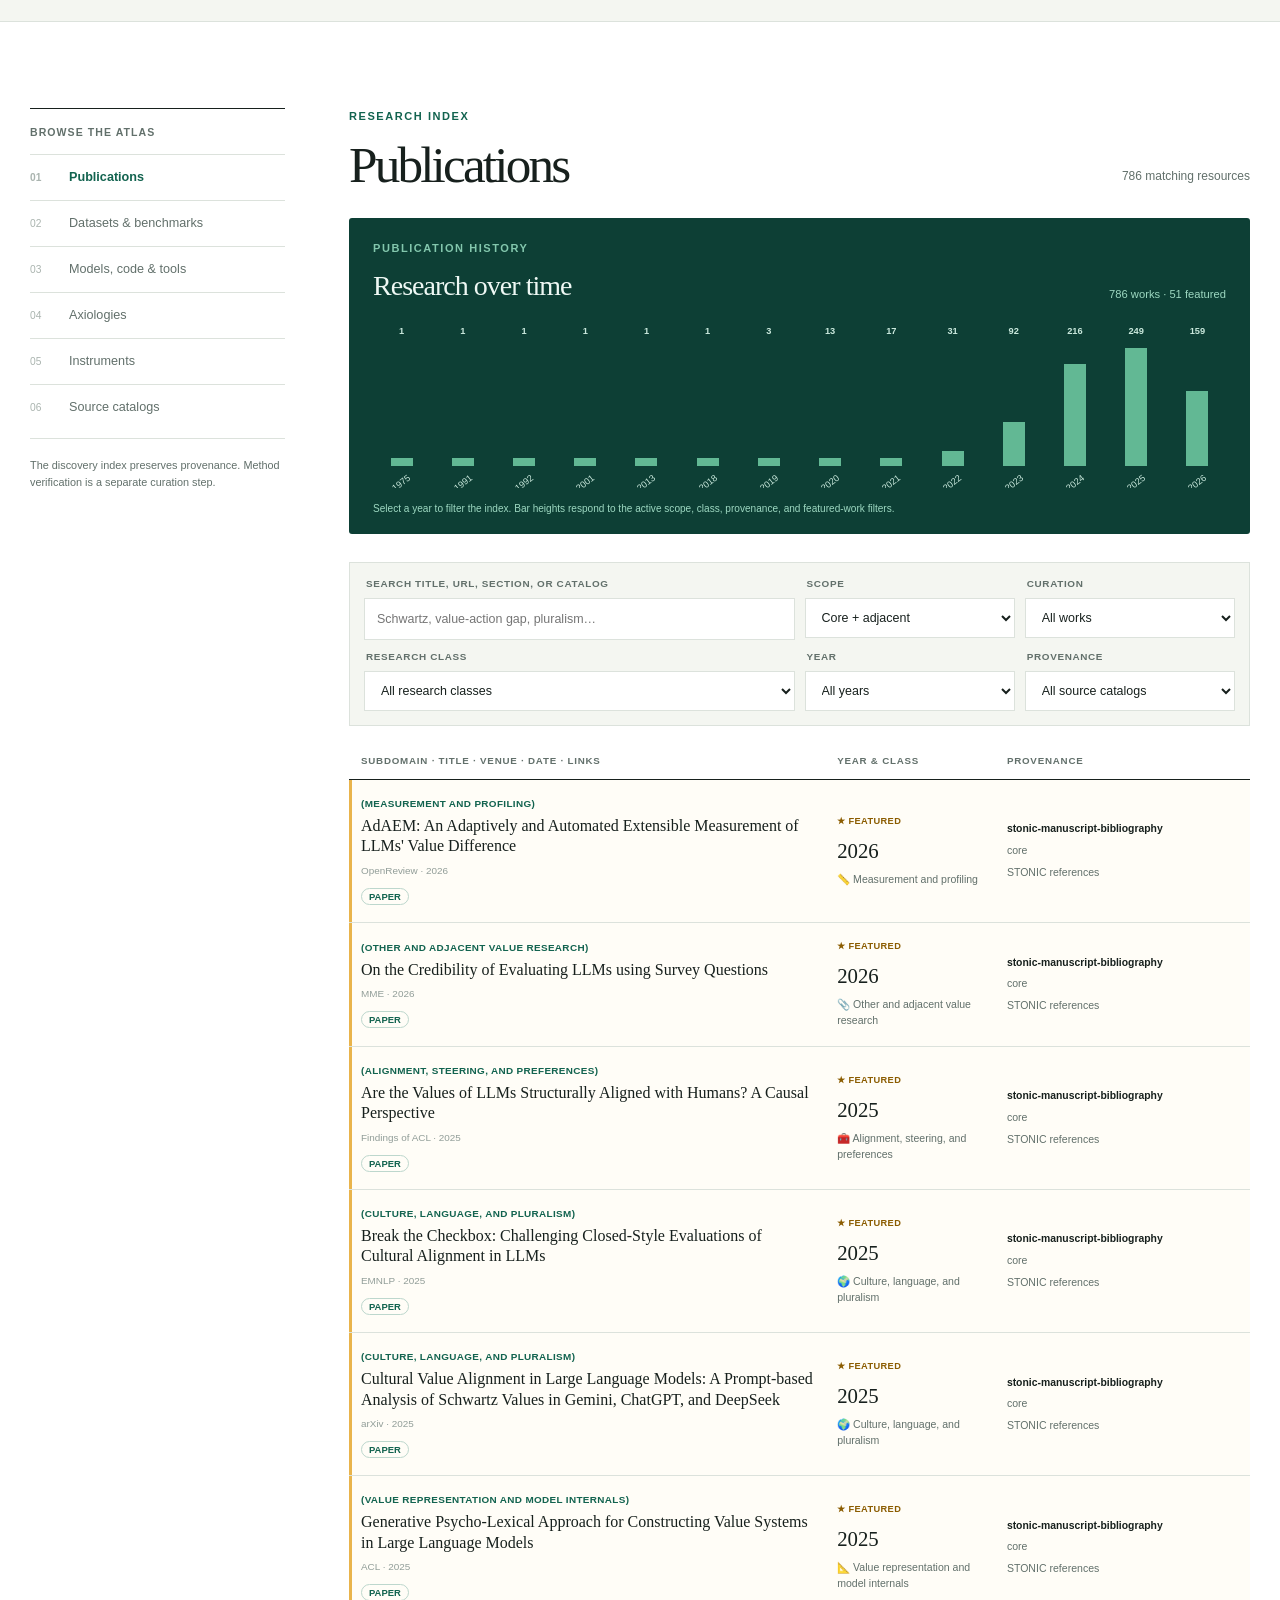
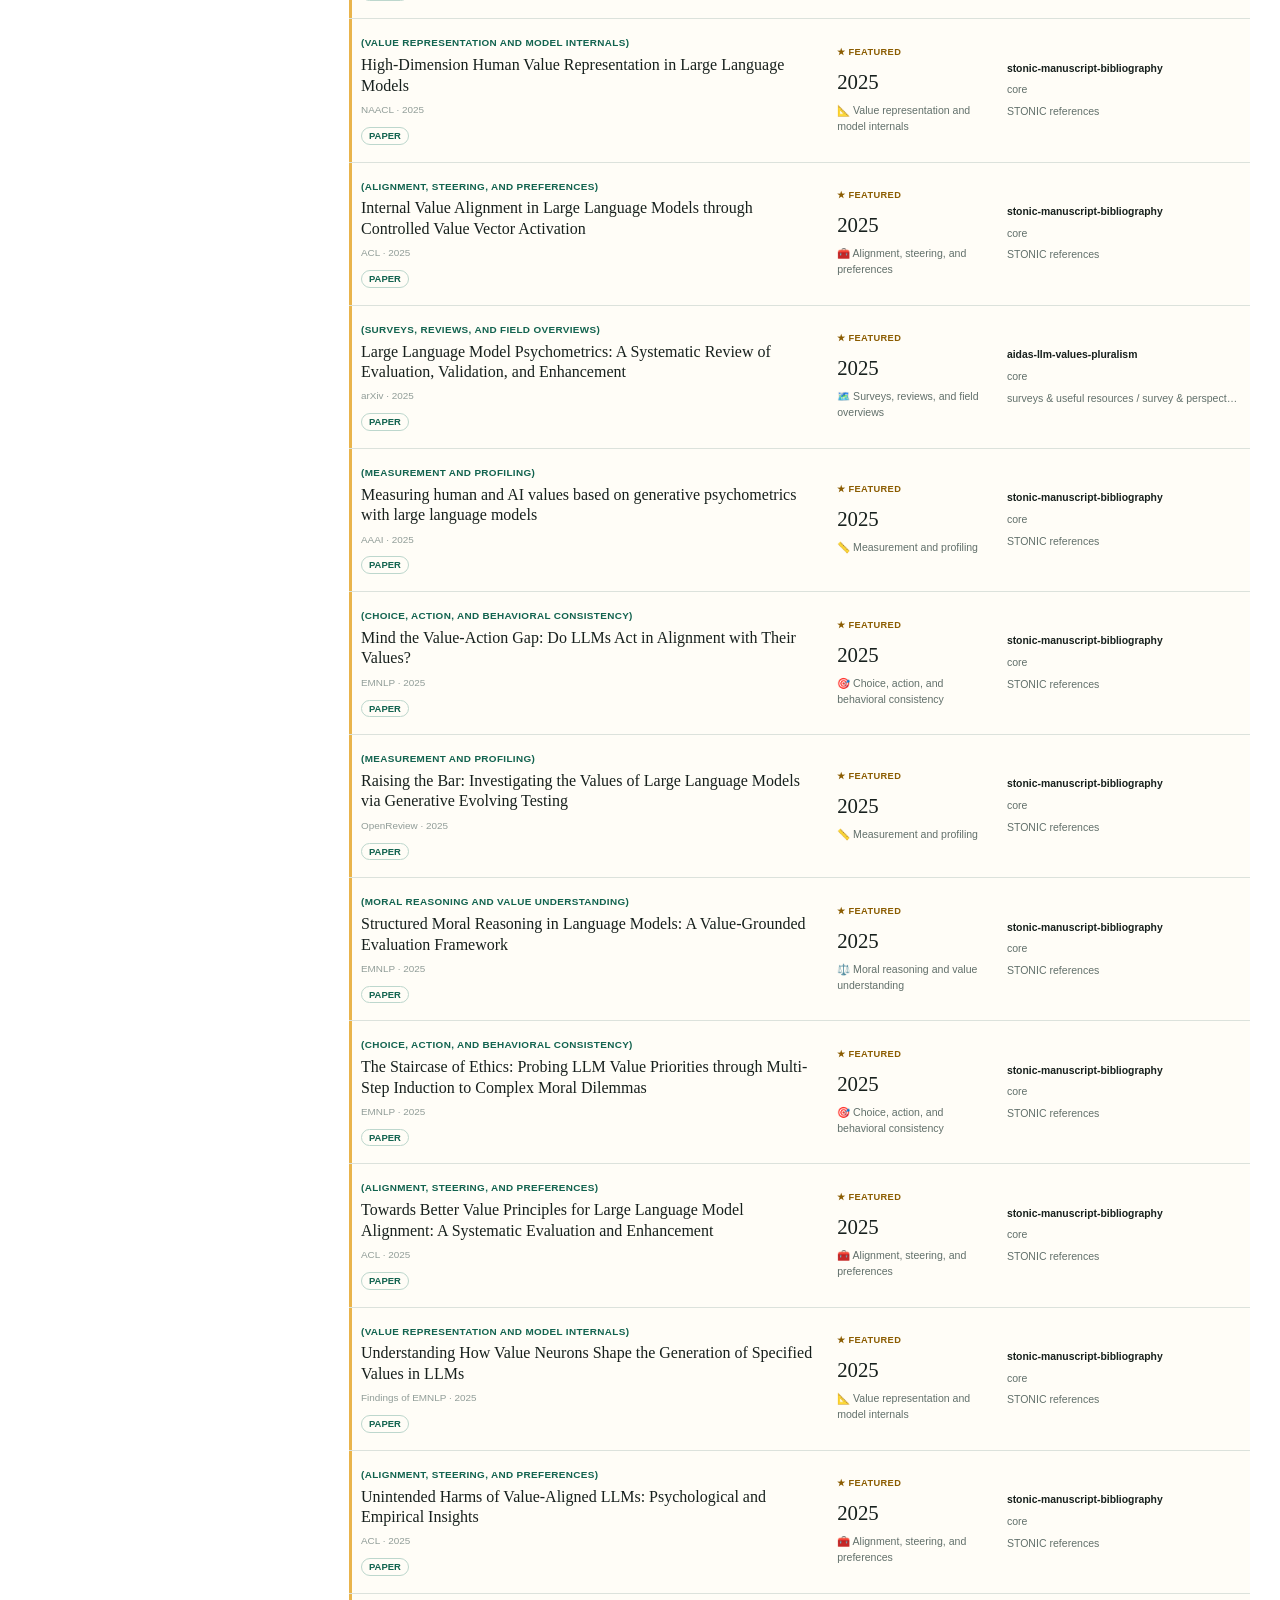
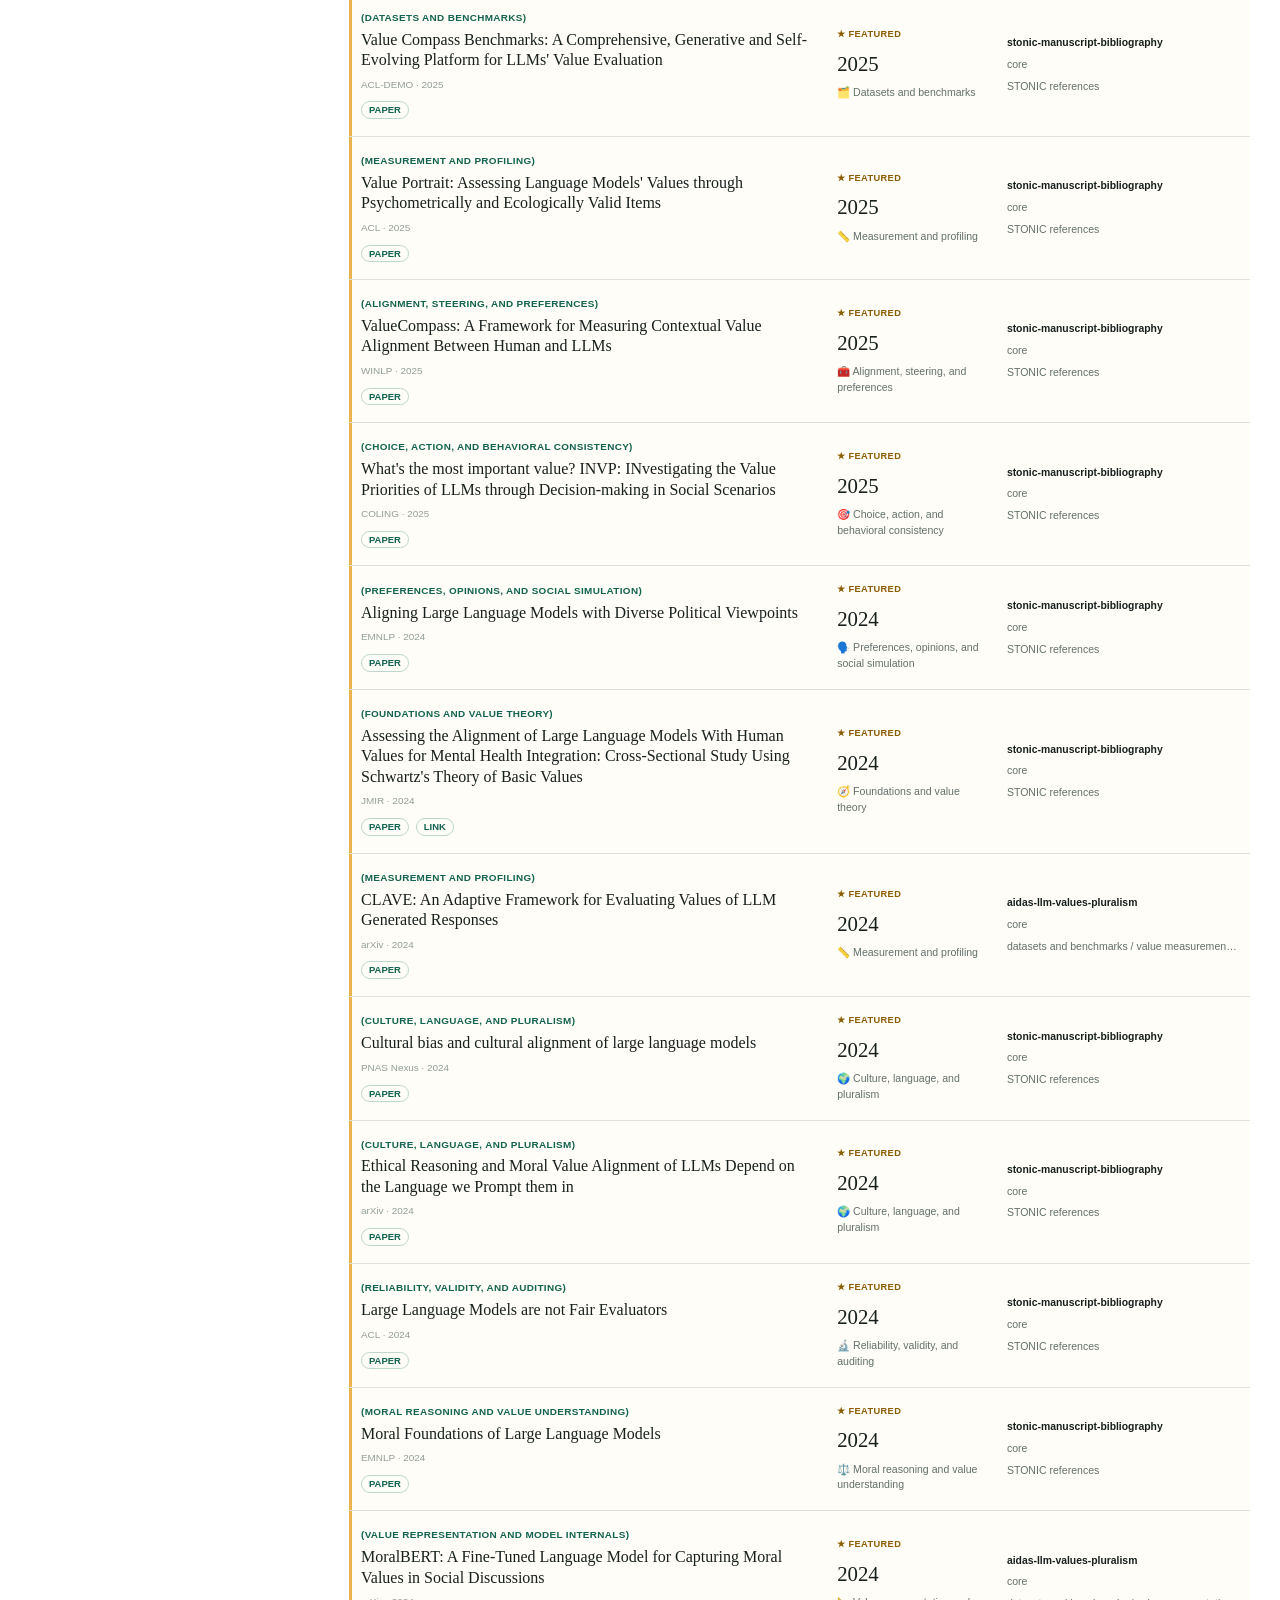
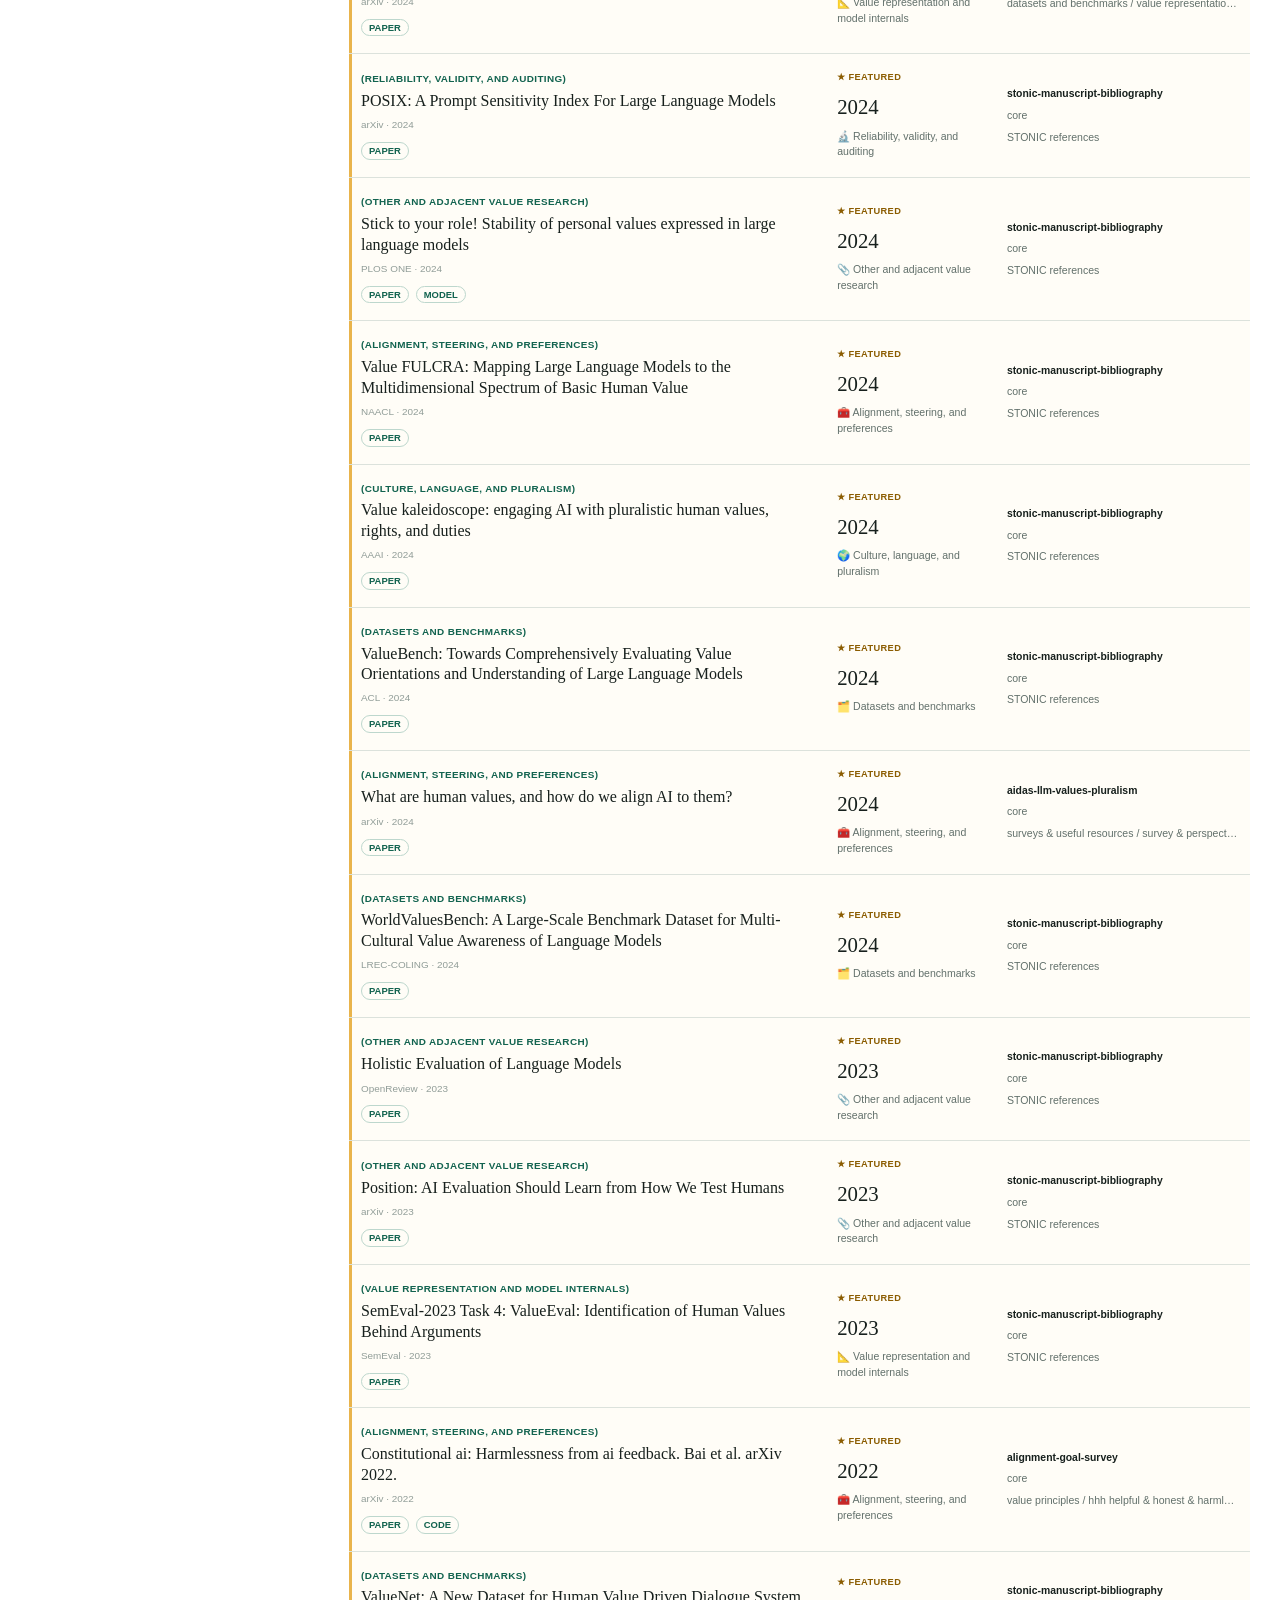
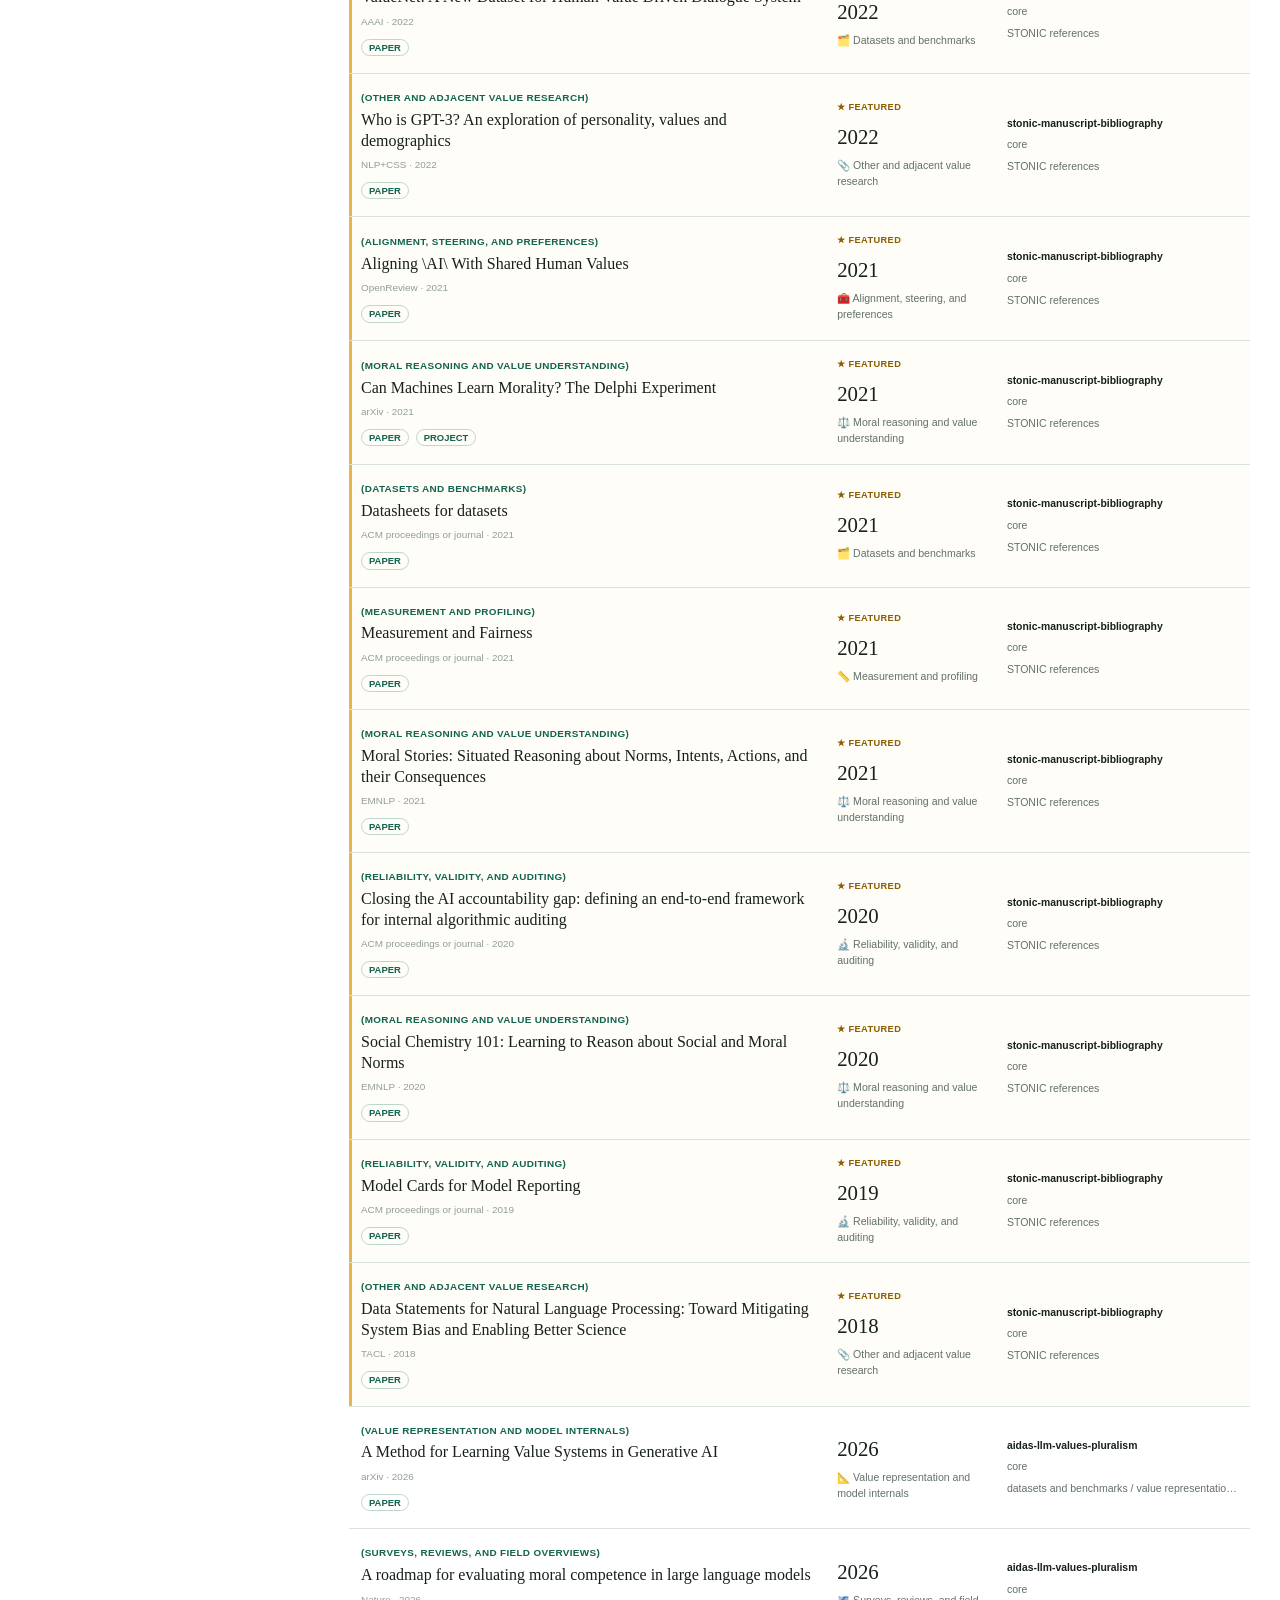
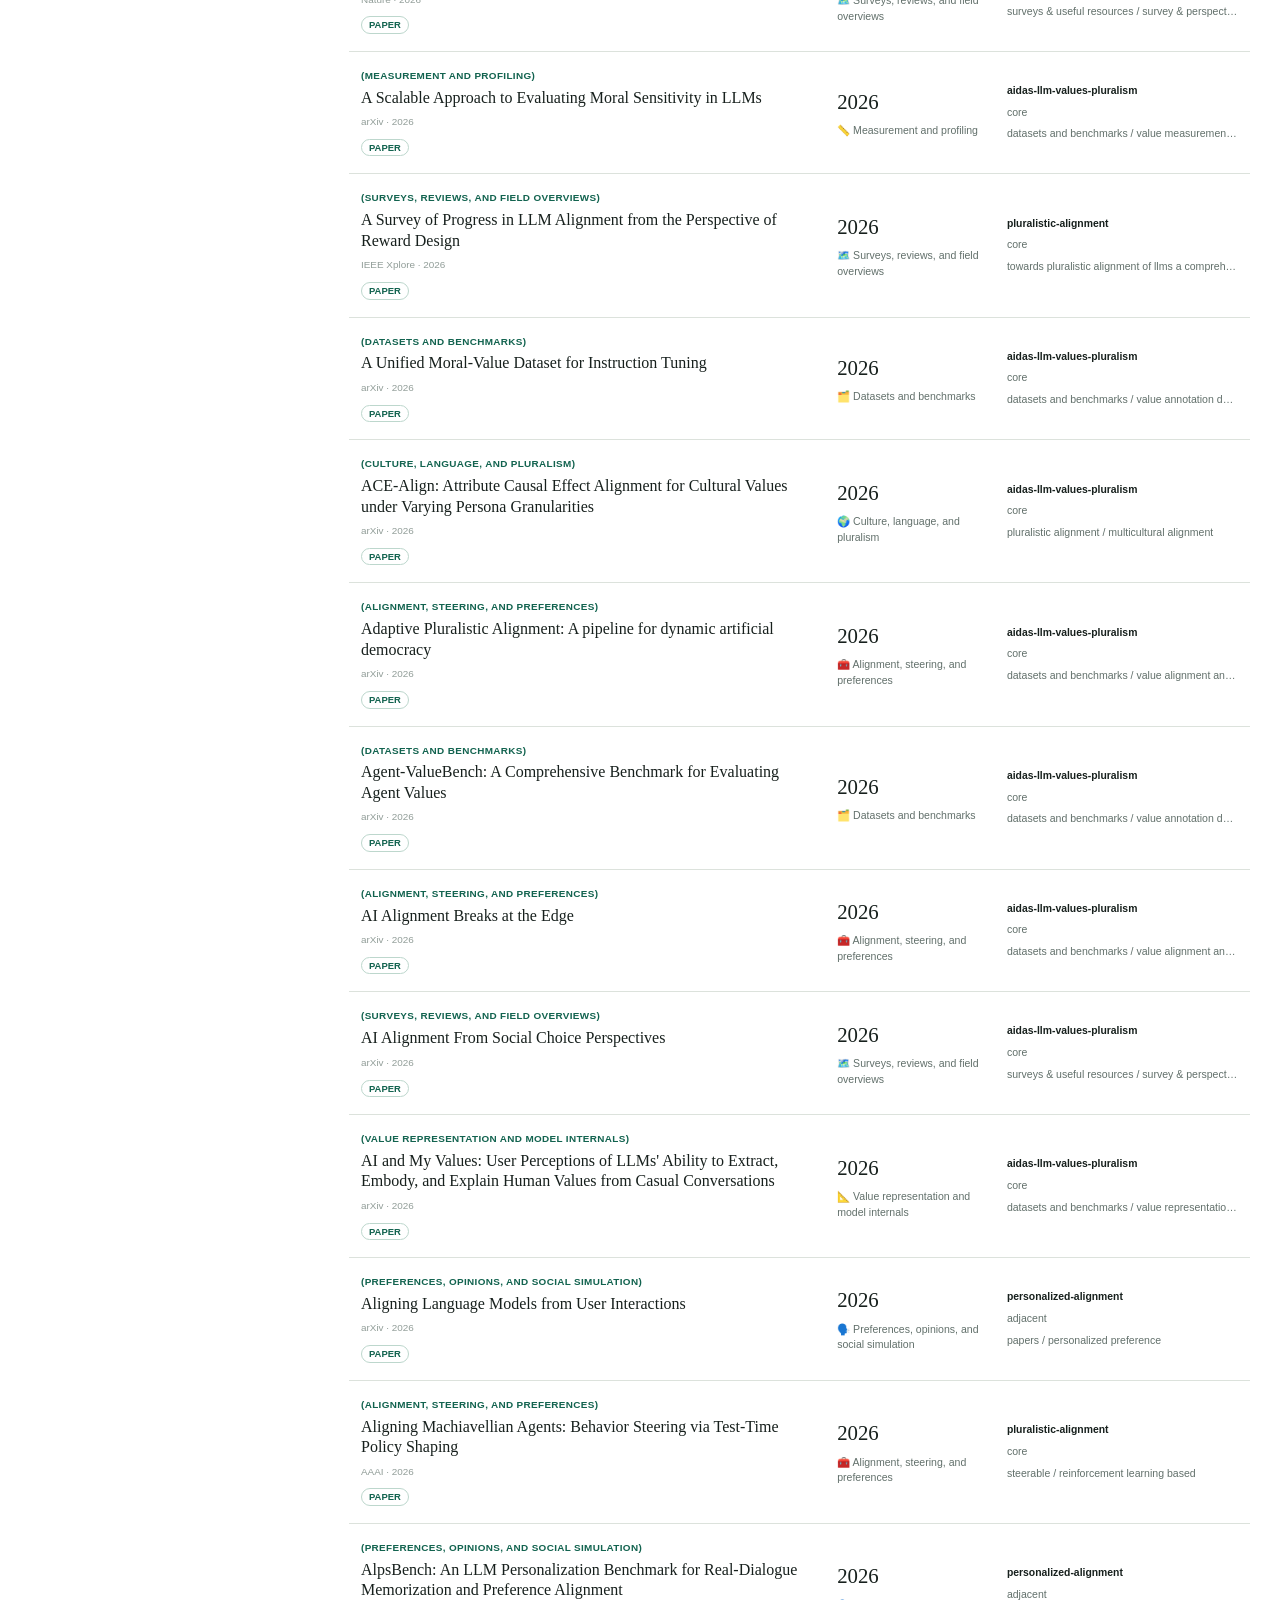
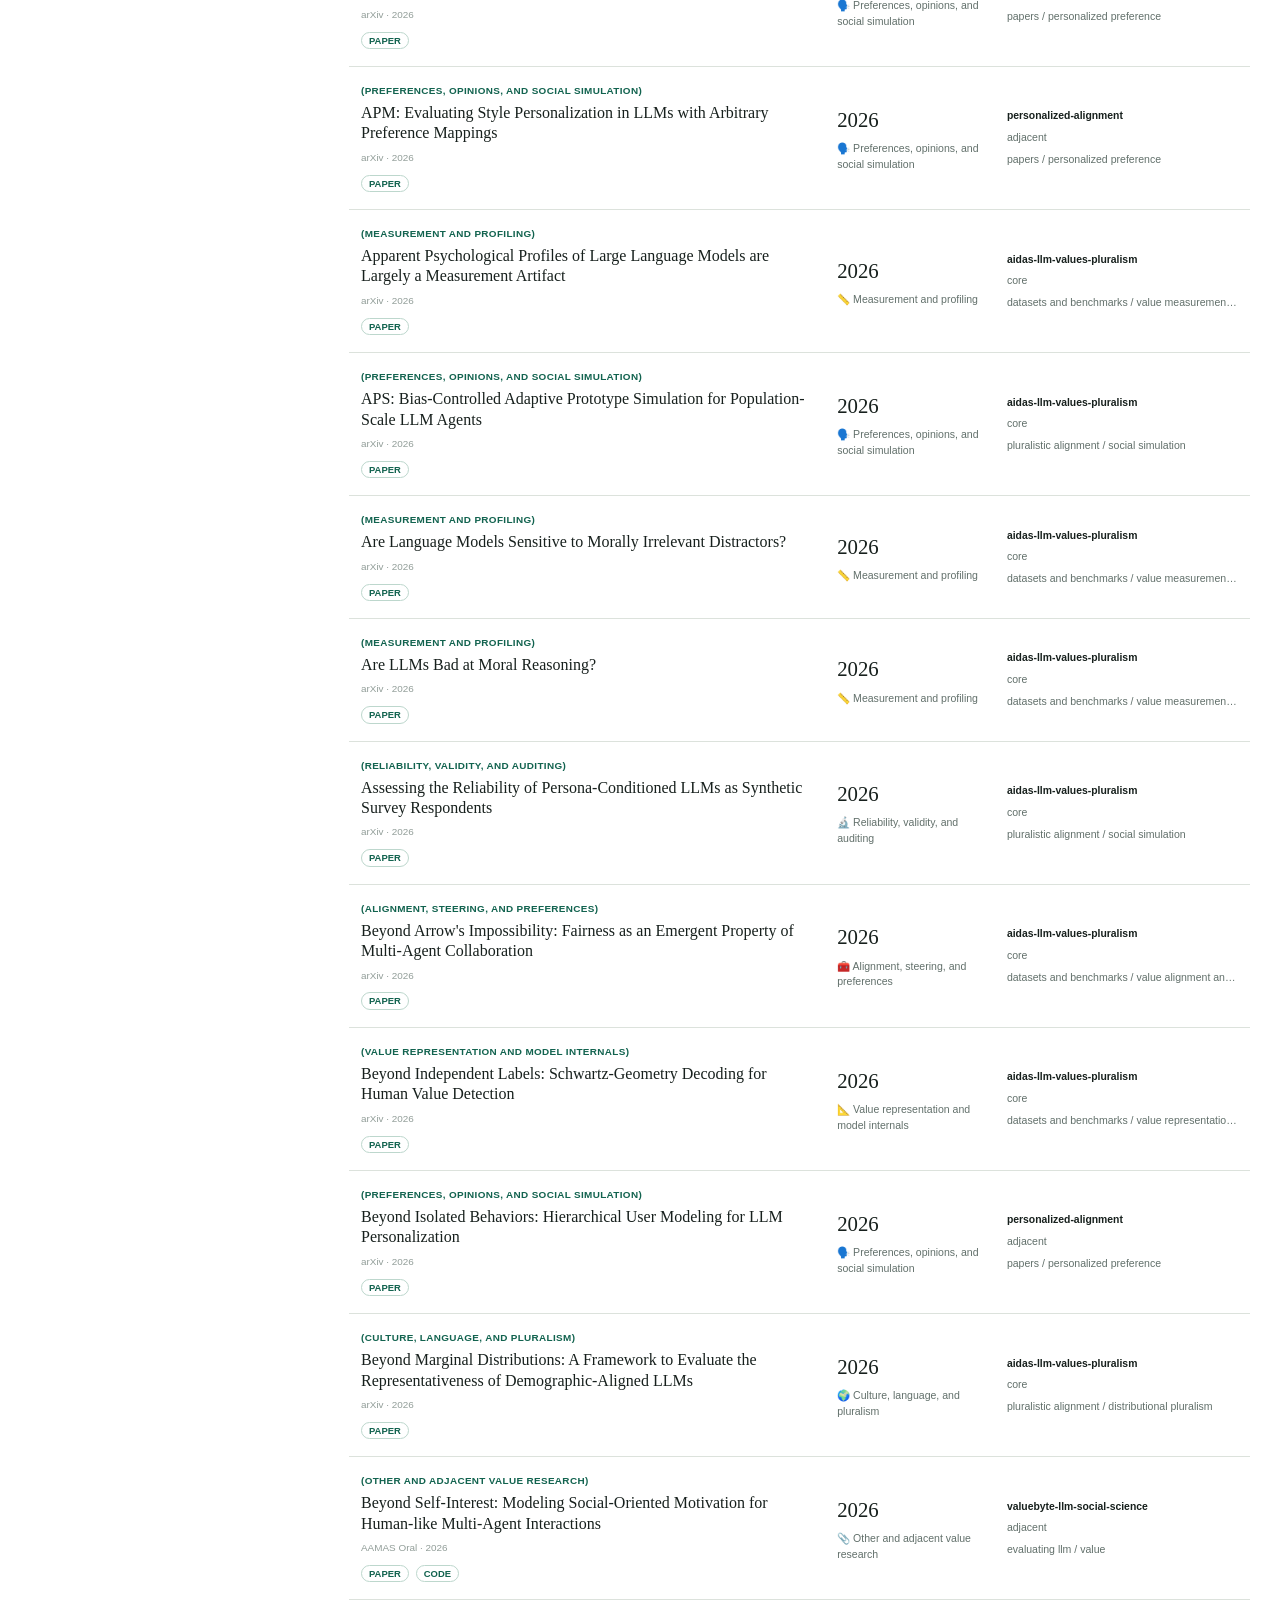
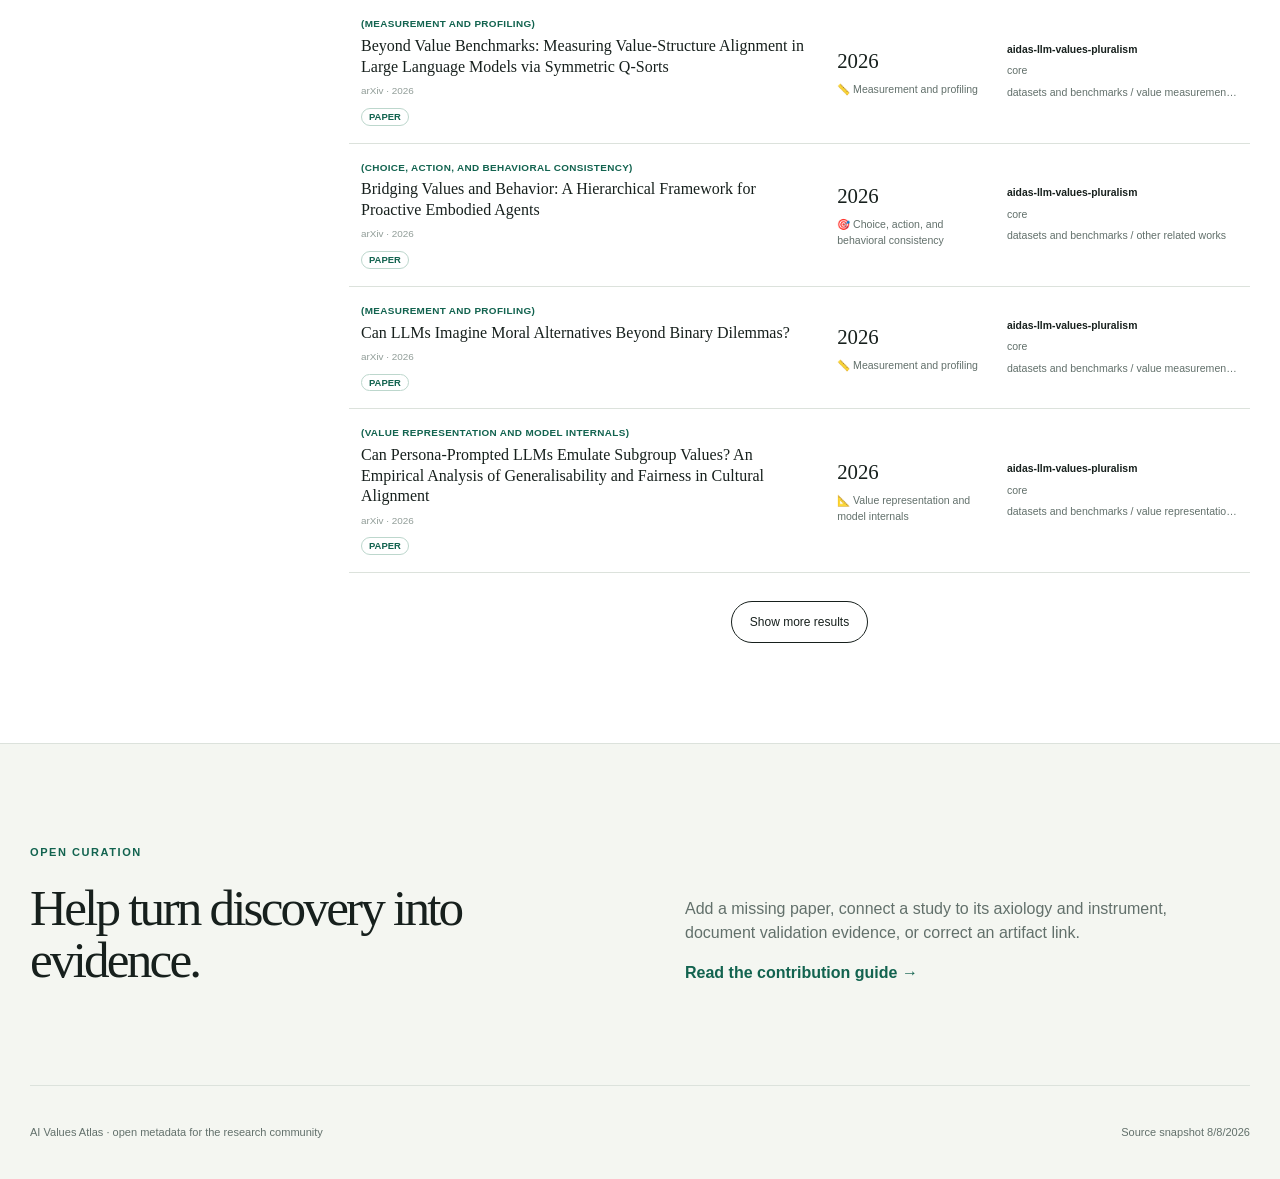
==== commit 43d4c8fc: "Standardize publication metadata and keep English only" ====
--- a/site/index.html
+++ b/site/index.html
@@ -14,7 +14,6 @@
         <div class="nav-links">
           <a href="https://github.com/ikanam-ai/ai-values-atlas#field-map">Field guide</a>
           <a href="catalog_links.jsonl">Download data</a>
-          <span class="language-switch"><a class="active" href="https://github.com/ikanam-ai/ai-values-atlas/blob/main/README.md">EN</a><a href="https://github.com/ikanam-ai/ai-values-atlas/blob/main/README_RU.md">RU</a></span>
           <a class="nav-cta" href="https://github.com/ikanam-ai/ai-values-atlas">GitHub</a>
         </div>
       </nav>
--- a/site/styles.css
+++ b/site/styles.css
@@ -24,9 +24,6 @@
 .nav-links a { color: var(--muted); font-size: .82rem; text-decoration: none; }
 .nav-links a:hover { color: var(--green); }
 .nav-cta { border: 1px solid rgba(23,32,29,.25); border-radius: 999px; padding: 8px 14px; }
-.language-switch { display: inline-flex; gap: 2px; padding: 3px; border: 1px solid var(--line); border-radius: 999px; background: rgba(255,255,255,.55); }
-.language-switch a { min-width: 30px; padding: 4px 7px; border-radius: 999px; text-align: center; font-size: .65rem; font-weight: 800; }
-.language-switch a.active { color: white; background: var(--green); }
 
 .hero-layout { display: grid; grid-template-columns: minmax(0, 1.35fr) minmax(340px, .65fr); gap: 90px; padding: 92px 0 72px; align-items: end; }
 .eyebrow { color: var(--green); font-size: .69rem; letter-spacing: .14em; font-weight: 850; margin: 0 0 22px; }
@@ -107,6 +104,10 @@
 .resource-title a { display: block; color: var(--ink); font-family: var(--serif); font-size: 1rem; line-height: 1.28; text-decoration: none; }
 .resource-title a:hover { color: var(--green); }
 .resource-title small { display: block; max-width: 100%; color: #919d98; font-size: .62rem; margin-top: 7px; overflow: hidden; text-overflow: ellipsis; white-space: nowrap; }
+.publication-title .subdomain { display: block; margin-bottom: 4px; color: var(--green); font-size: .62rem; font-weight: 800; letter-spacing: .035em; text-transform: uppercase; }
+.publication-title strong { display: block; font-family: var(--serif); font-size: 1rem; font-weight: 500; line-height: 1.28; }
+.artifact-links { display: flex; flex-wrap: wrap; gap: 7px; margin-top: 9px; }
+.artifact-links a { display: inline-block; padding: 3px 7px; color: var(--green); border: 1px solid #bdd7cd; border-radius: 999px; font-family: var(--sans); font-size: .59rem; font-weight: 800; line-height: 1; text-transform: uppercase; }
 .evidence-cell, .provenance-cell { min-width: 0; display: flex; flex-direction: column; gap: 6px; color: var(--muted); font-size: .66rem; }
 .evidence-cell .tag { align-self: flex-start; color: var(--green); font-size: .59rem; font-weight: 800; text-transform: uppercase; letter-spacing: .055em; }
 .evidence-cell strong { color: var(--ink); font-family: var(--serif); font-size: 1.3rem; font-weight: 500; }
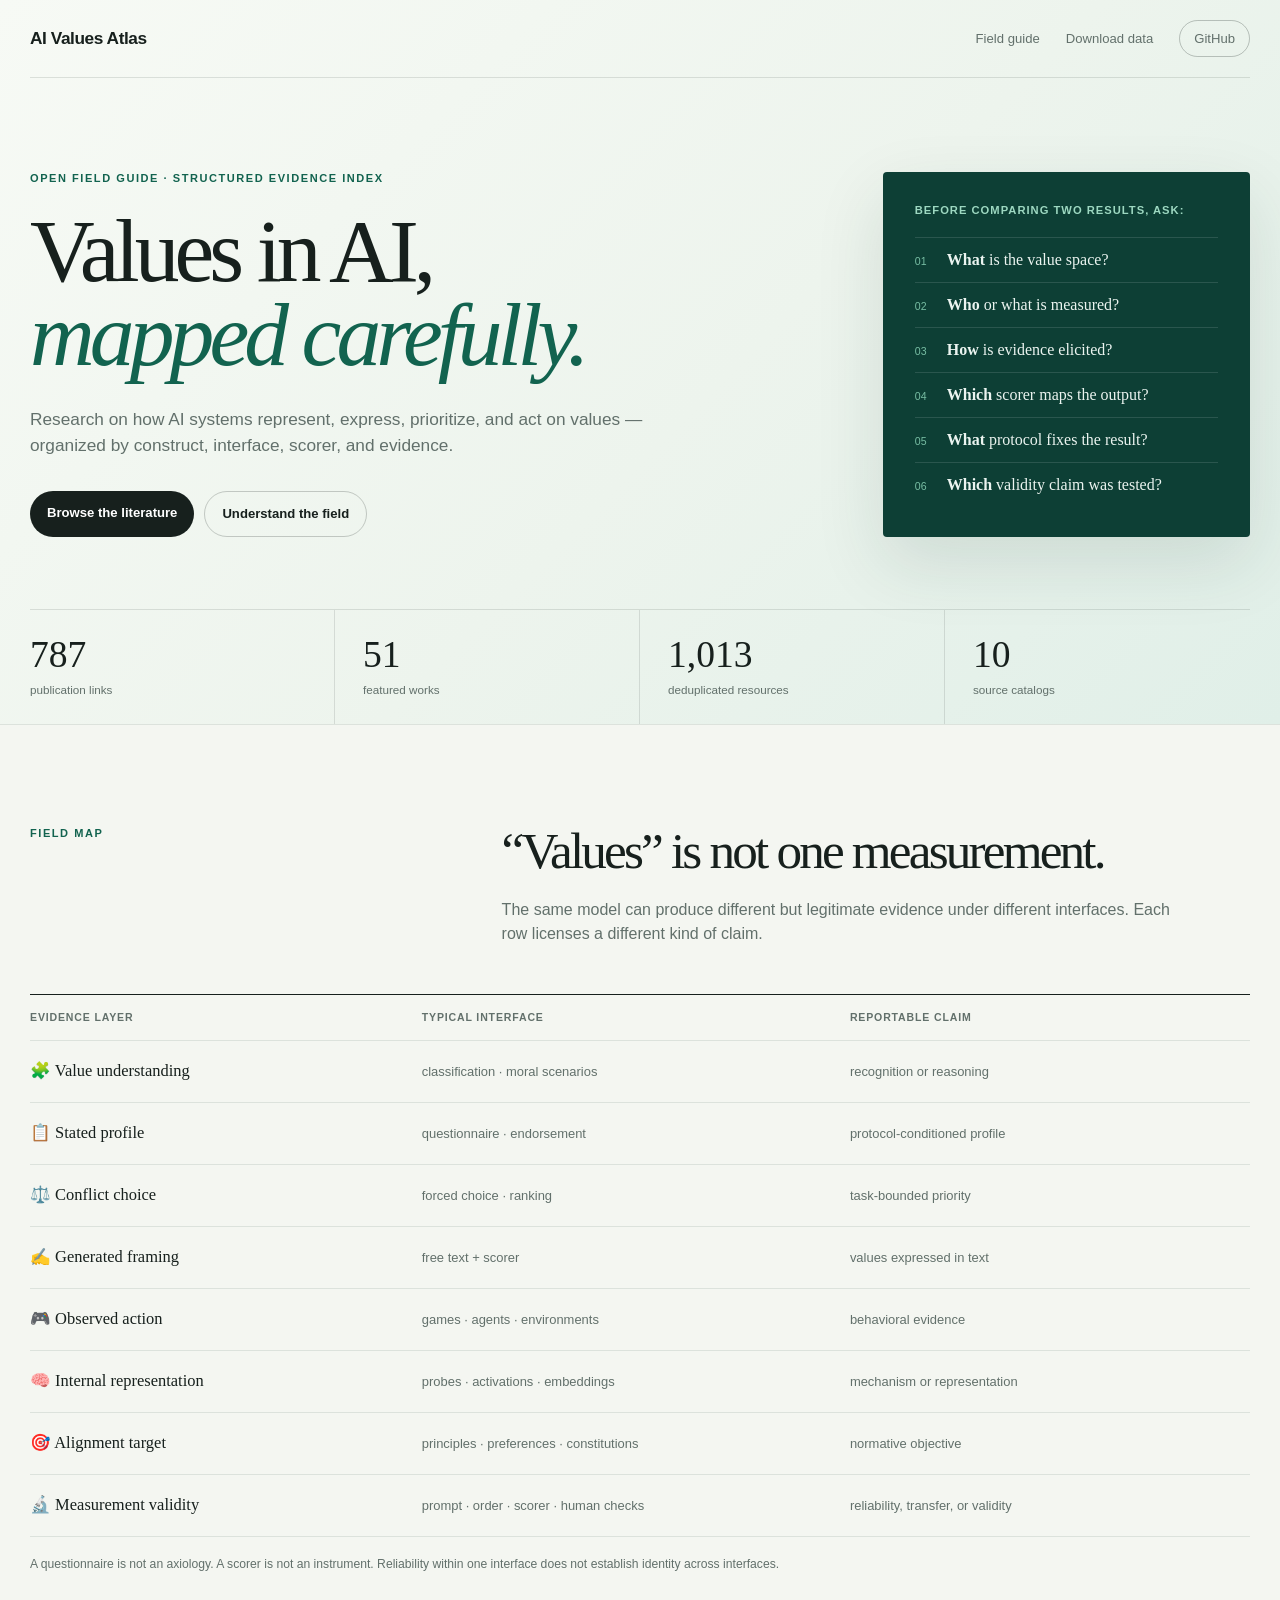
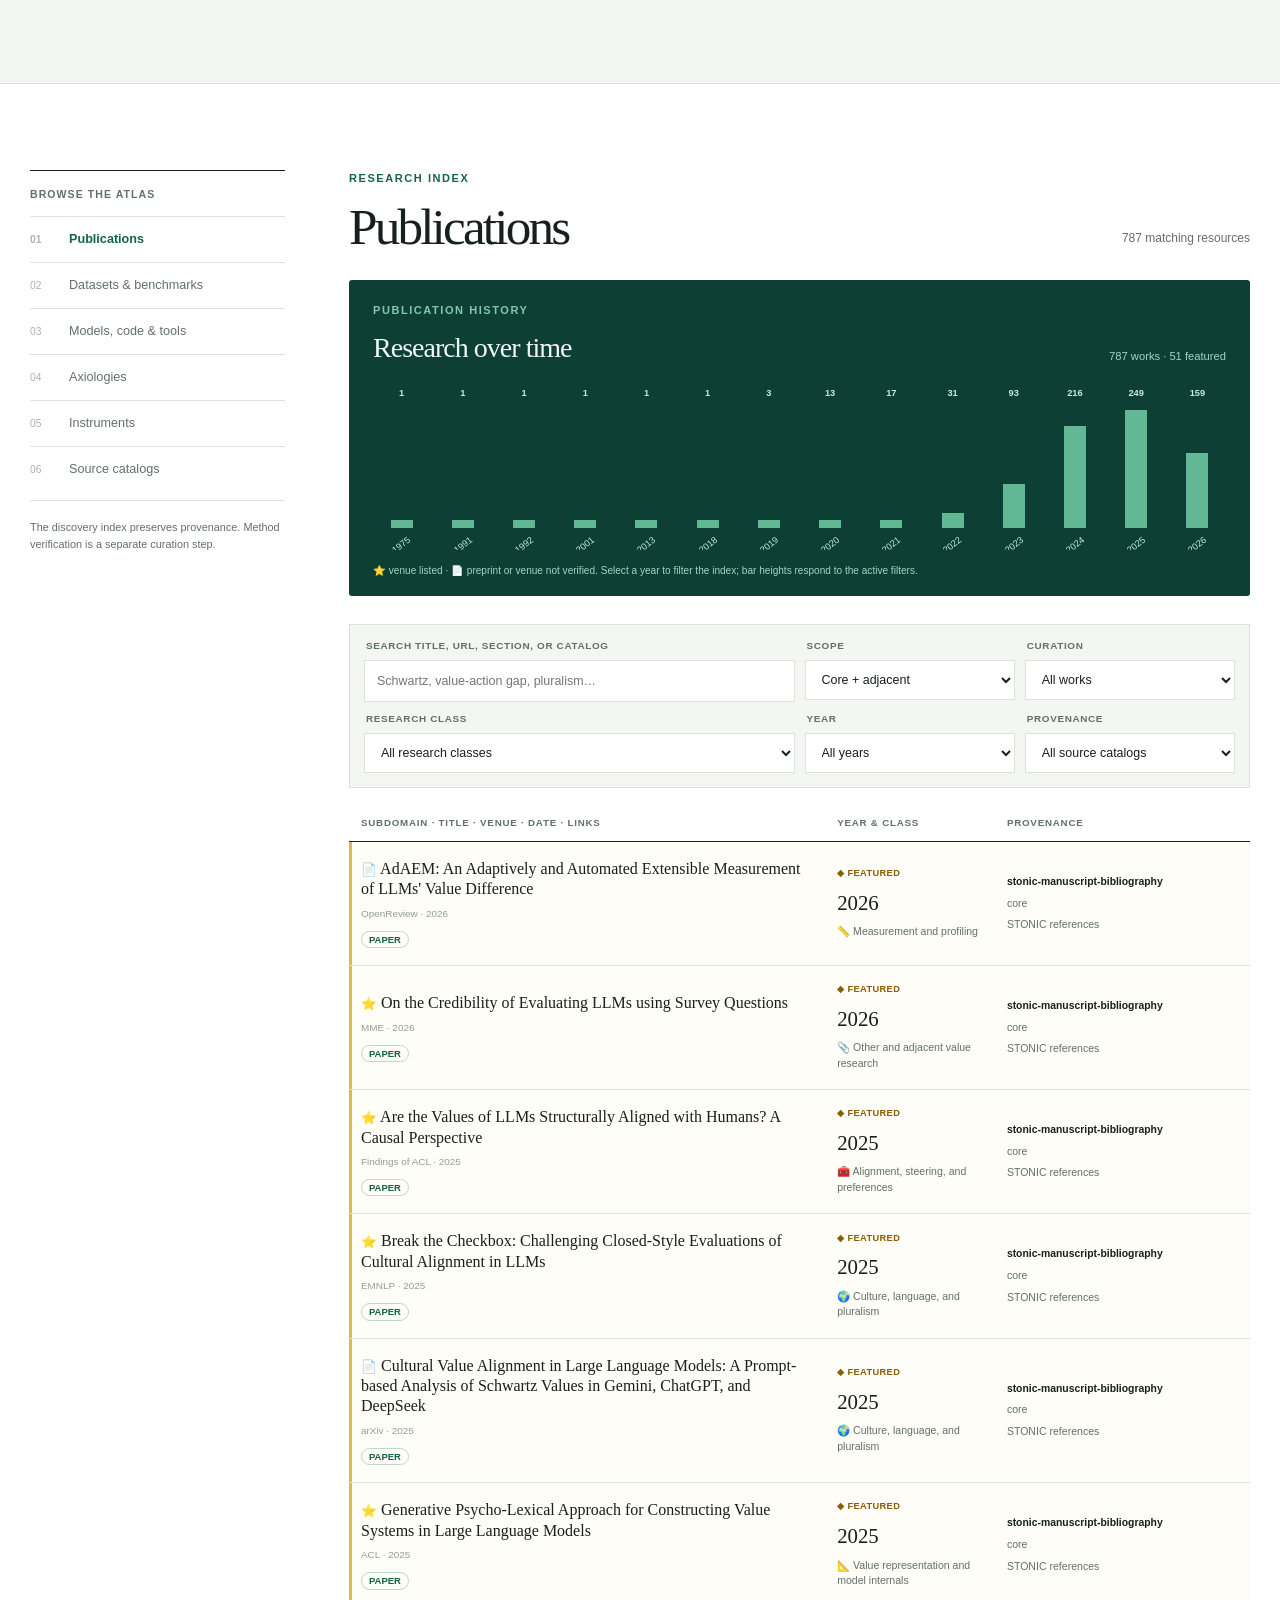
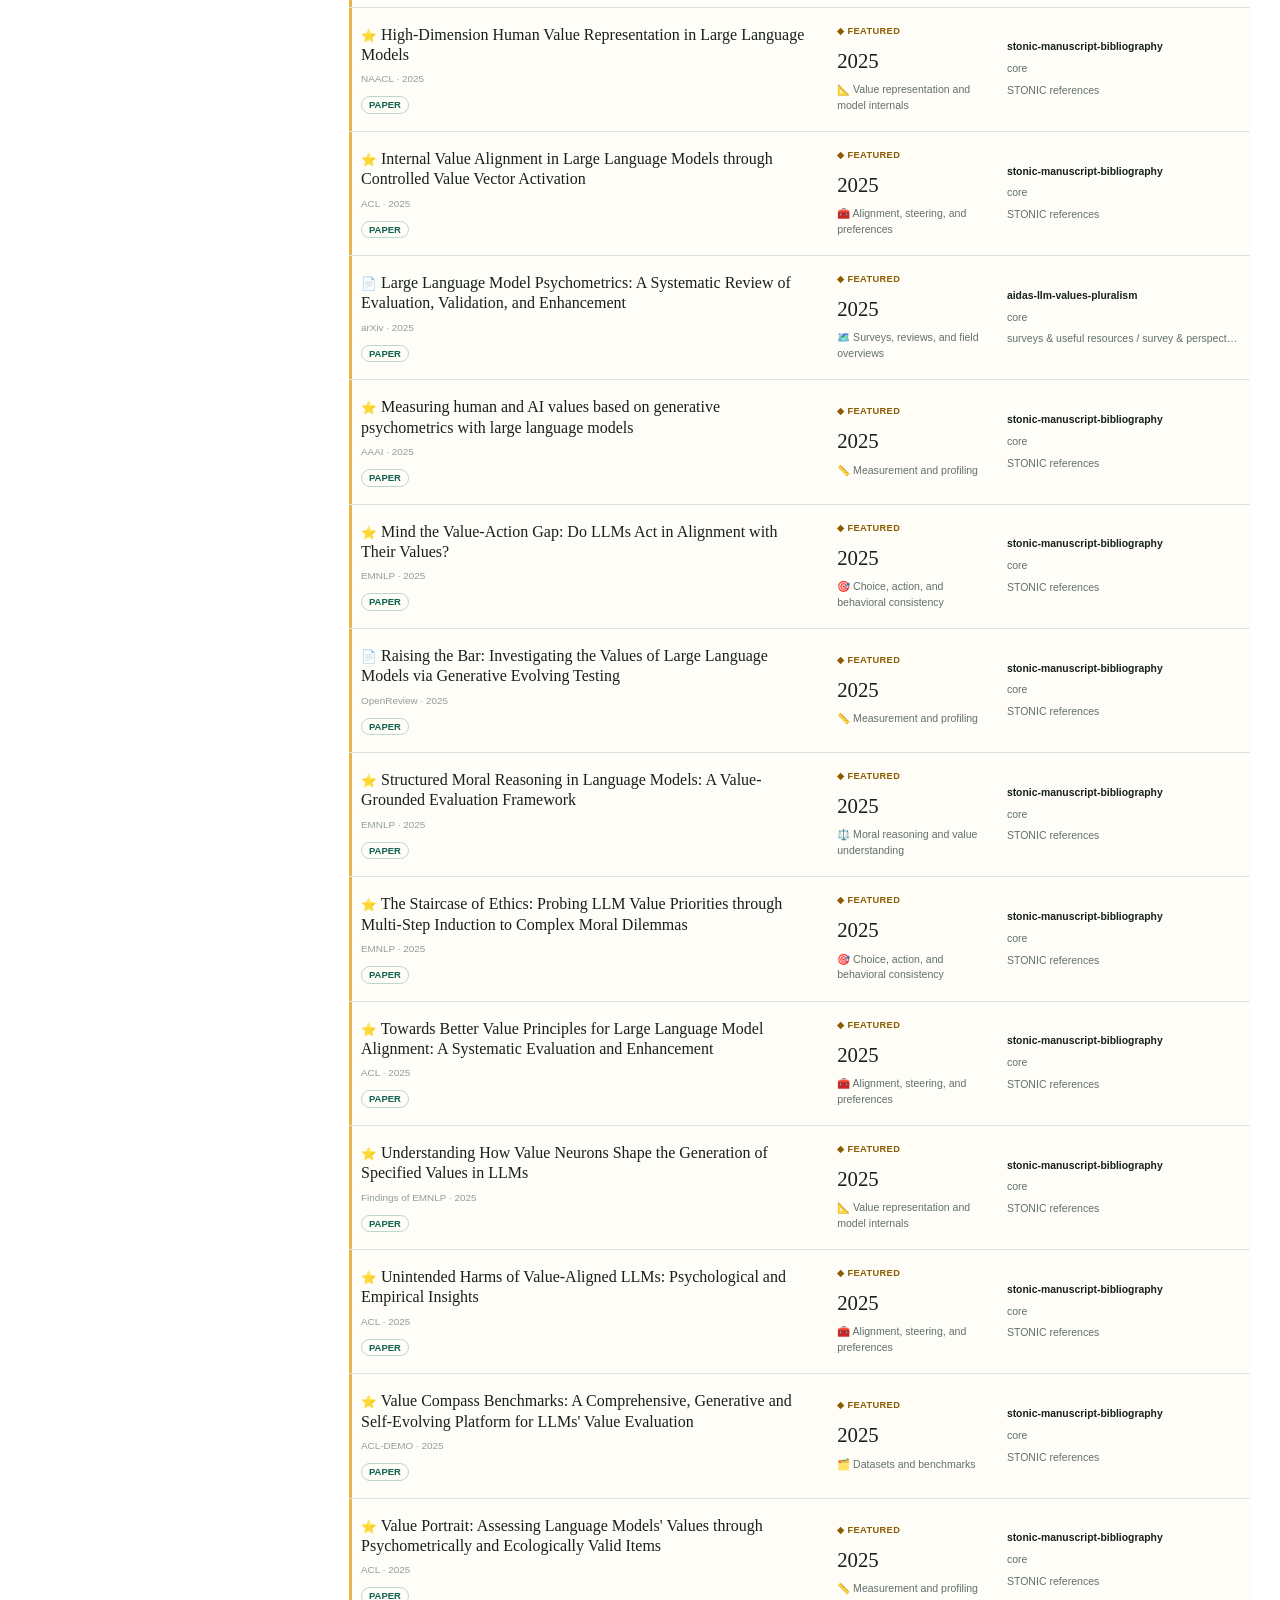
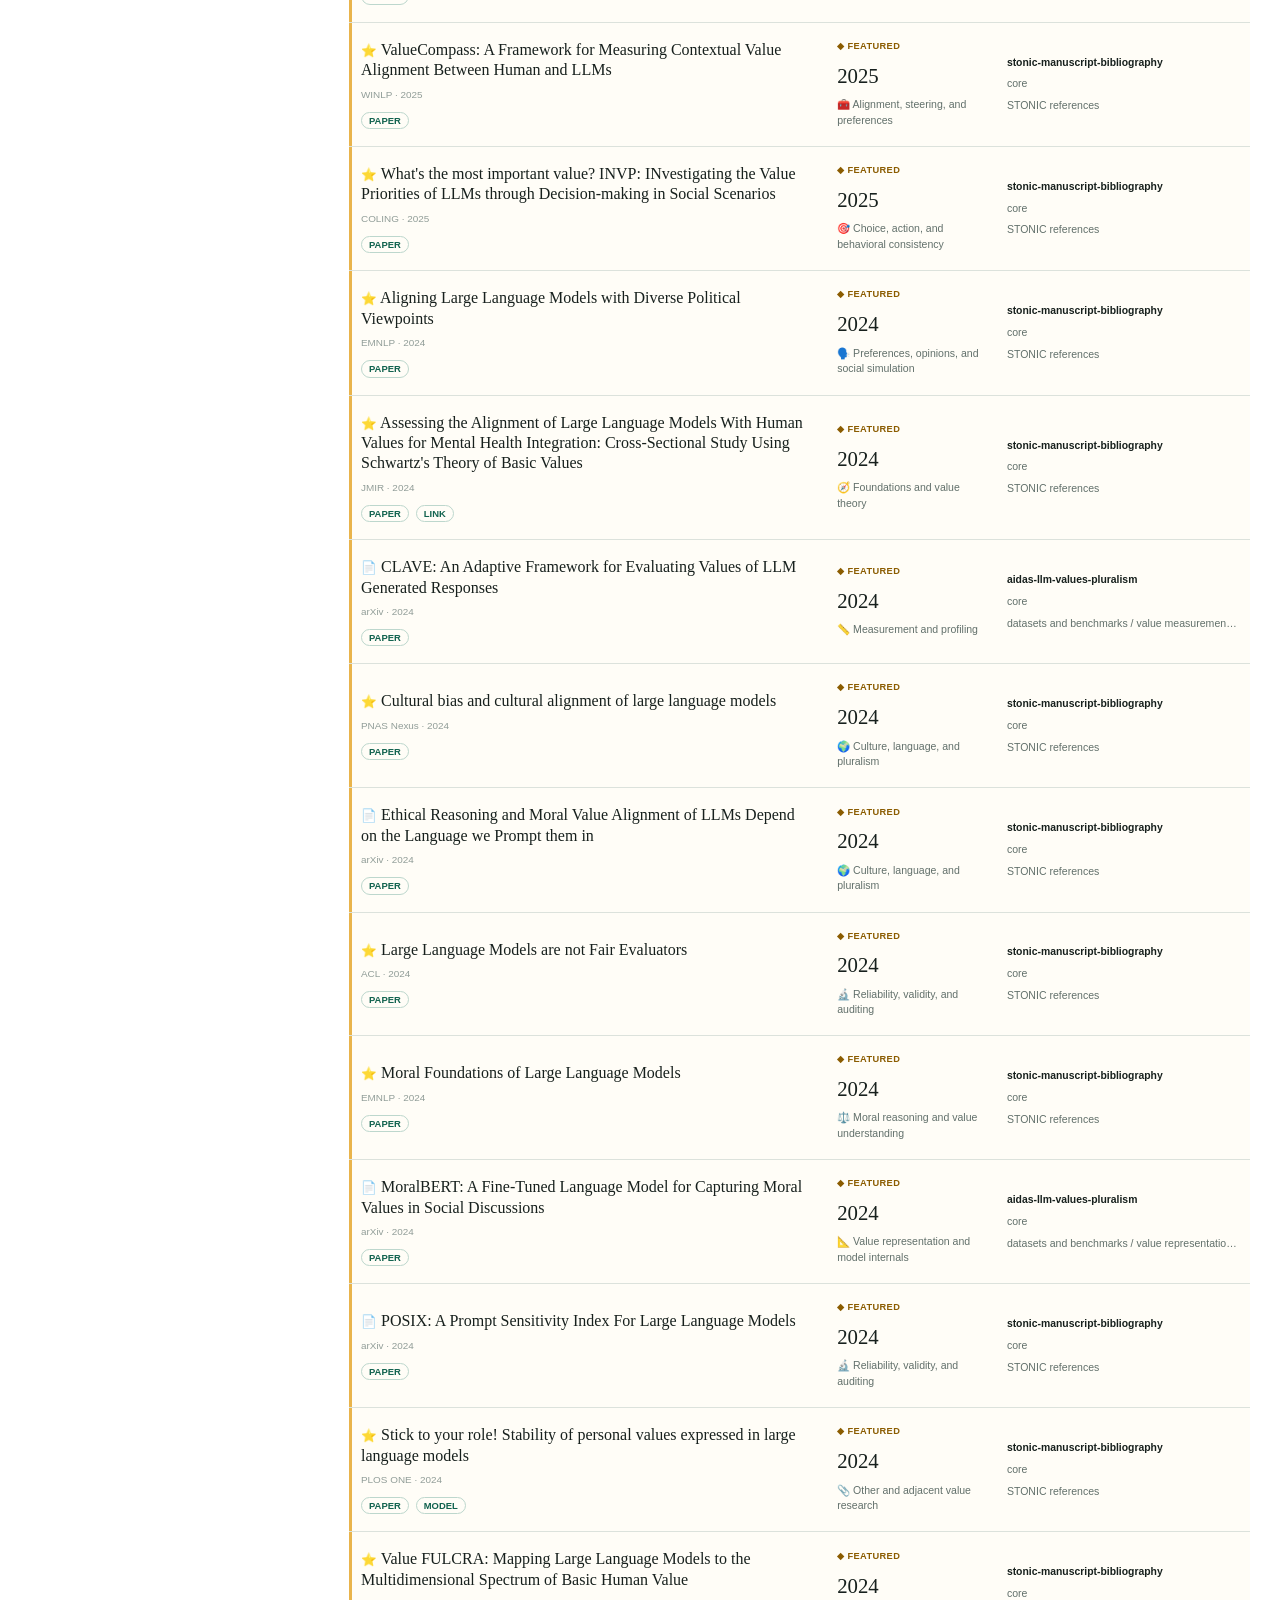
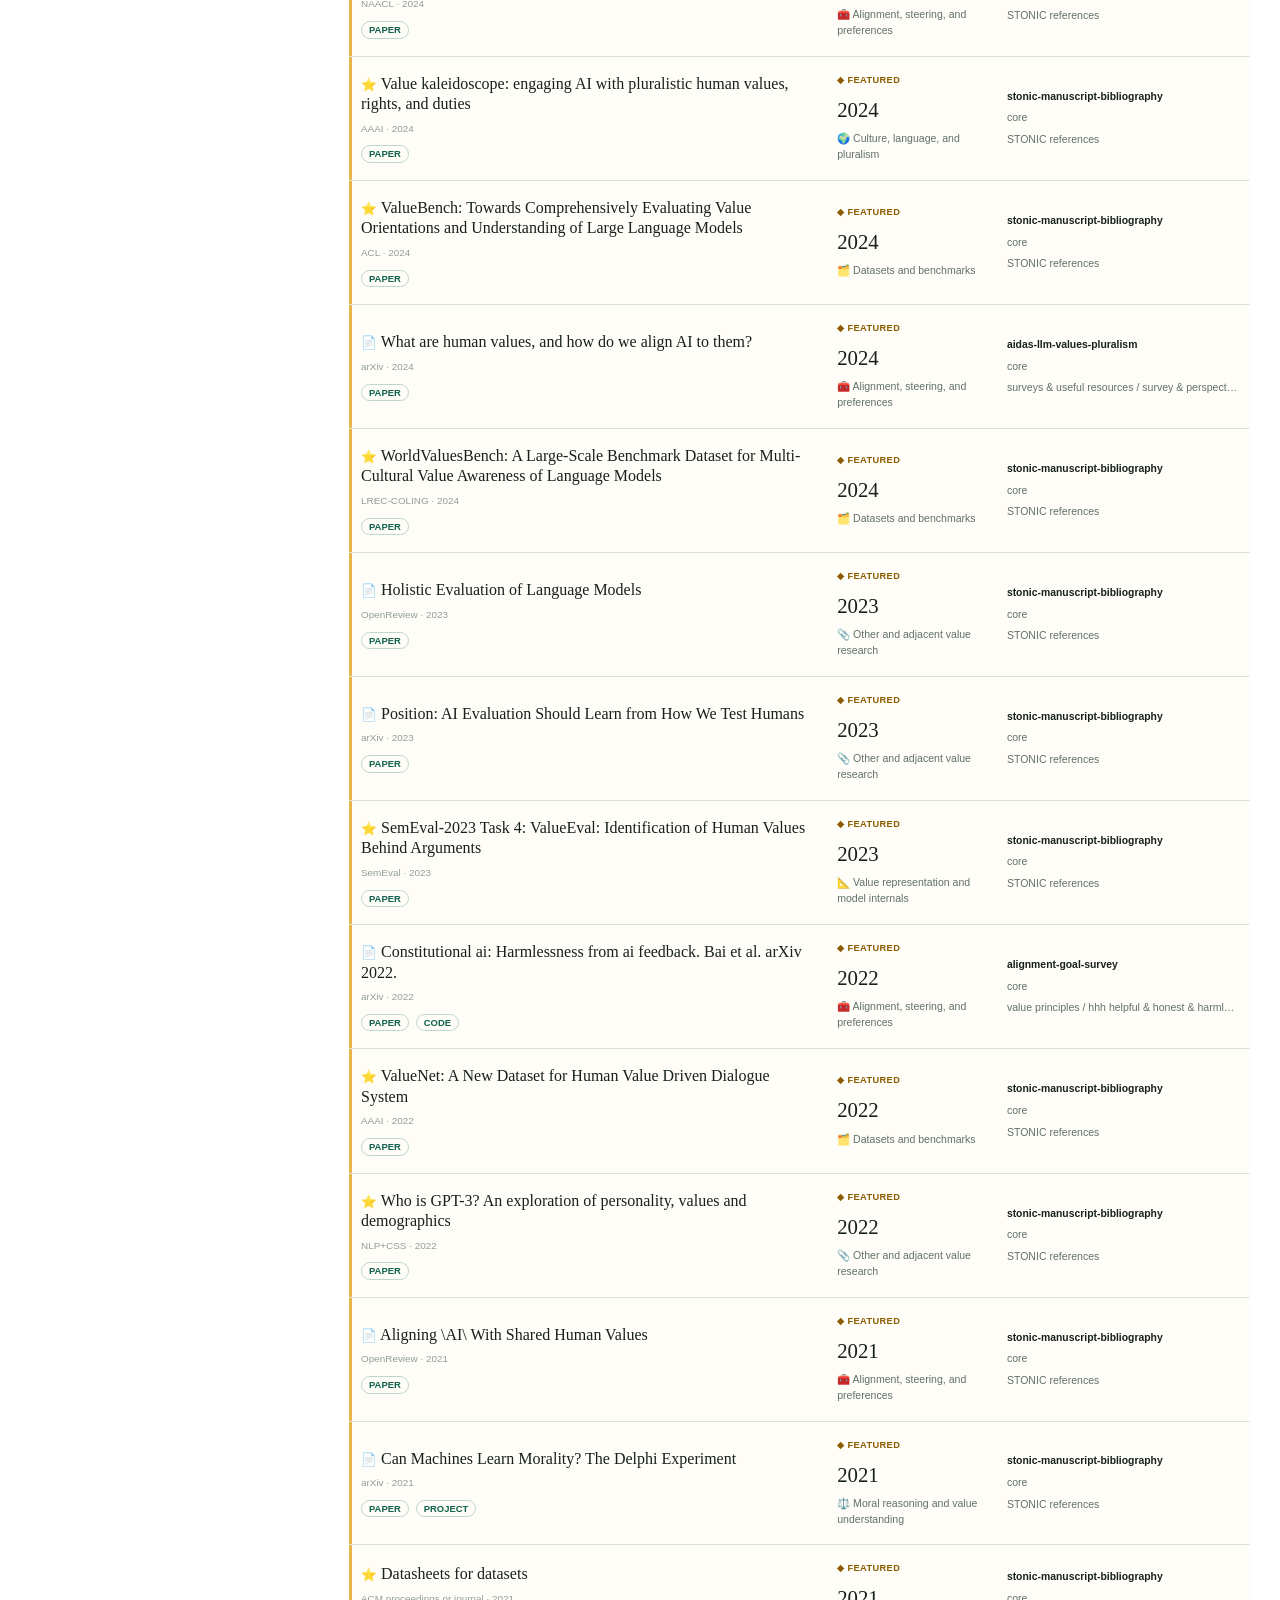
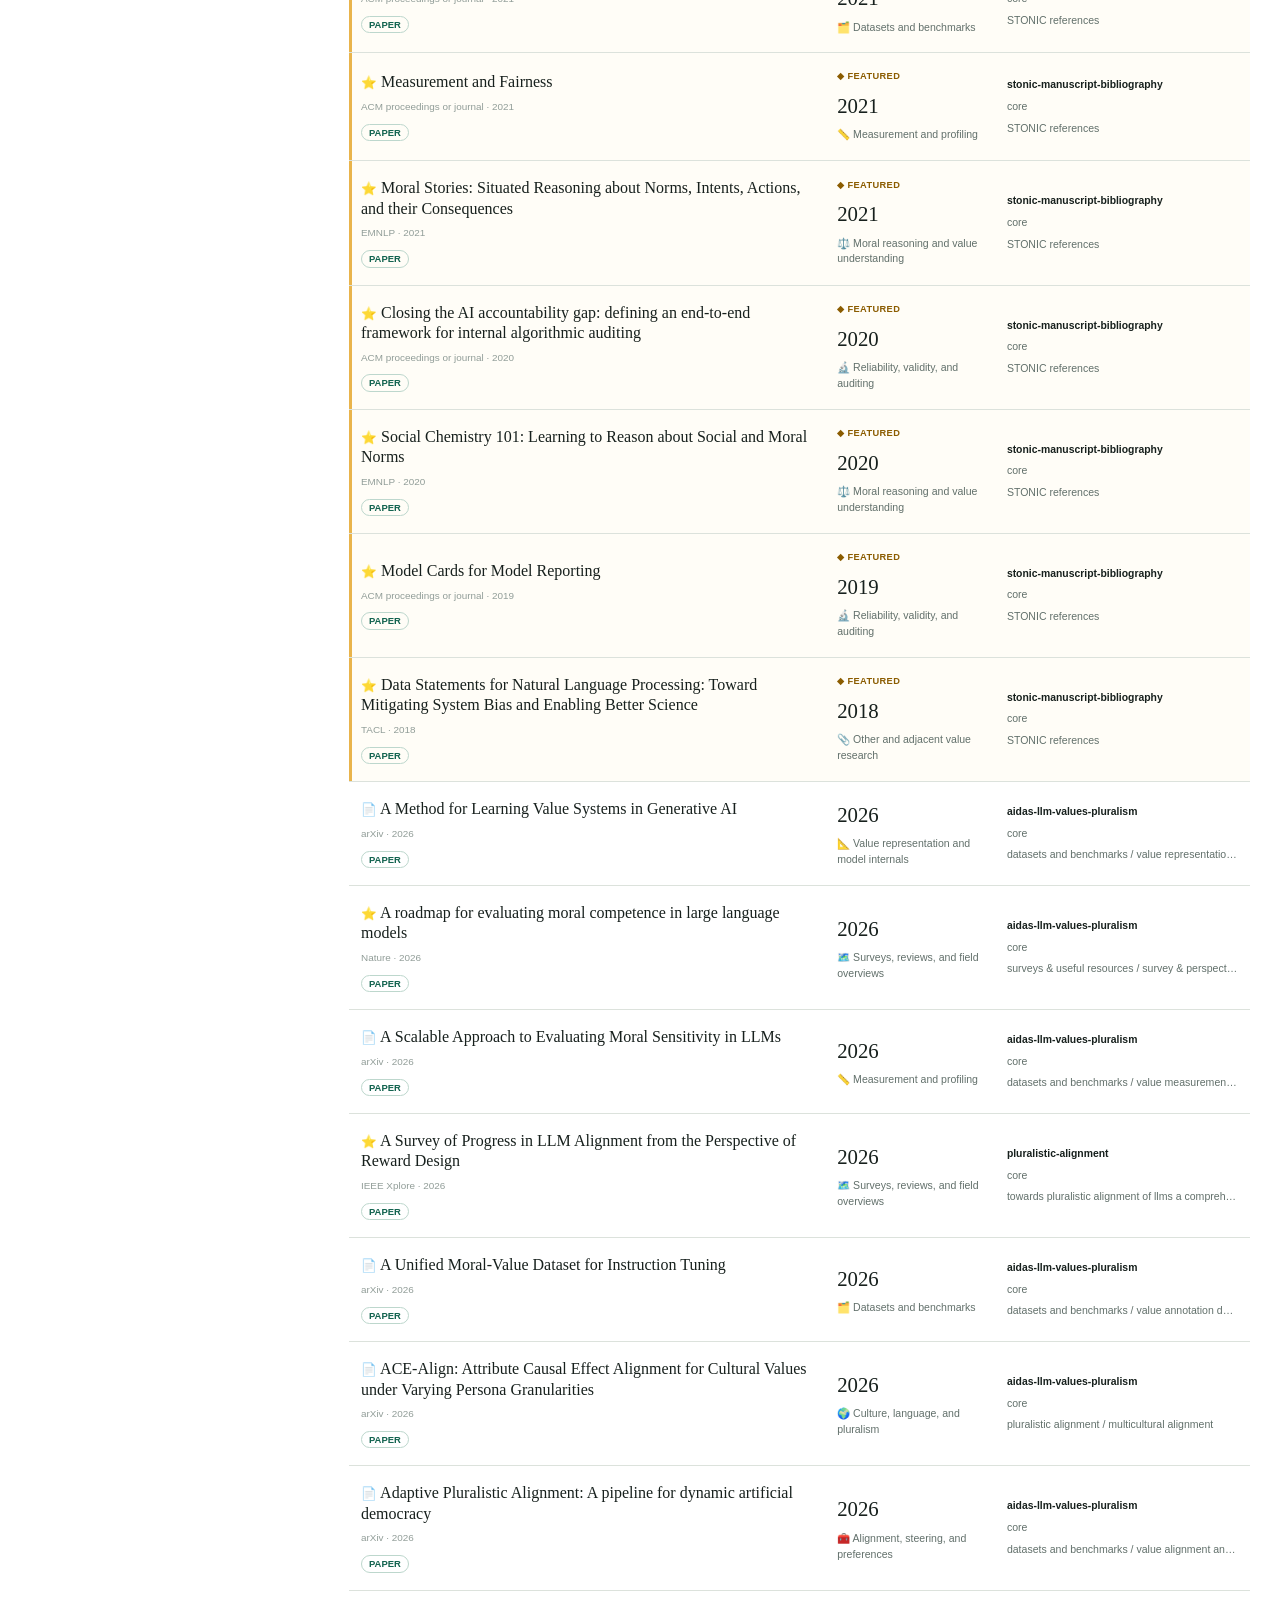
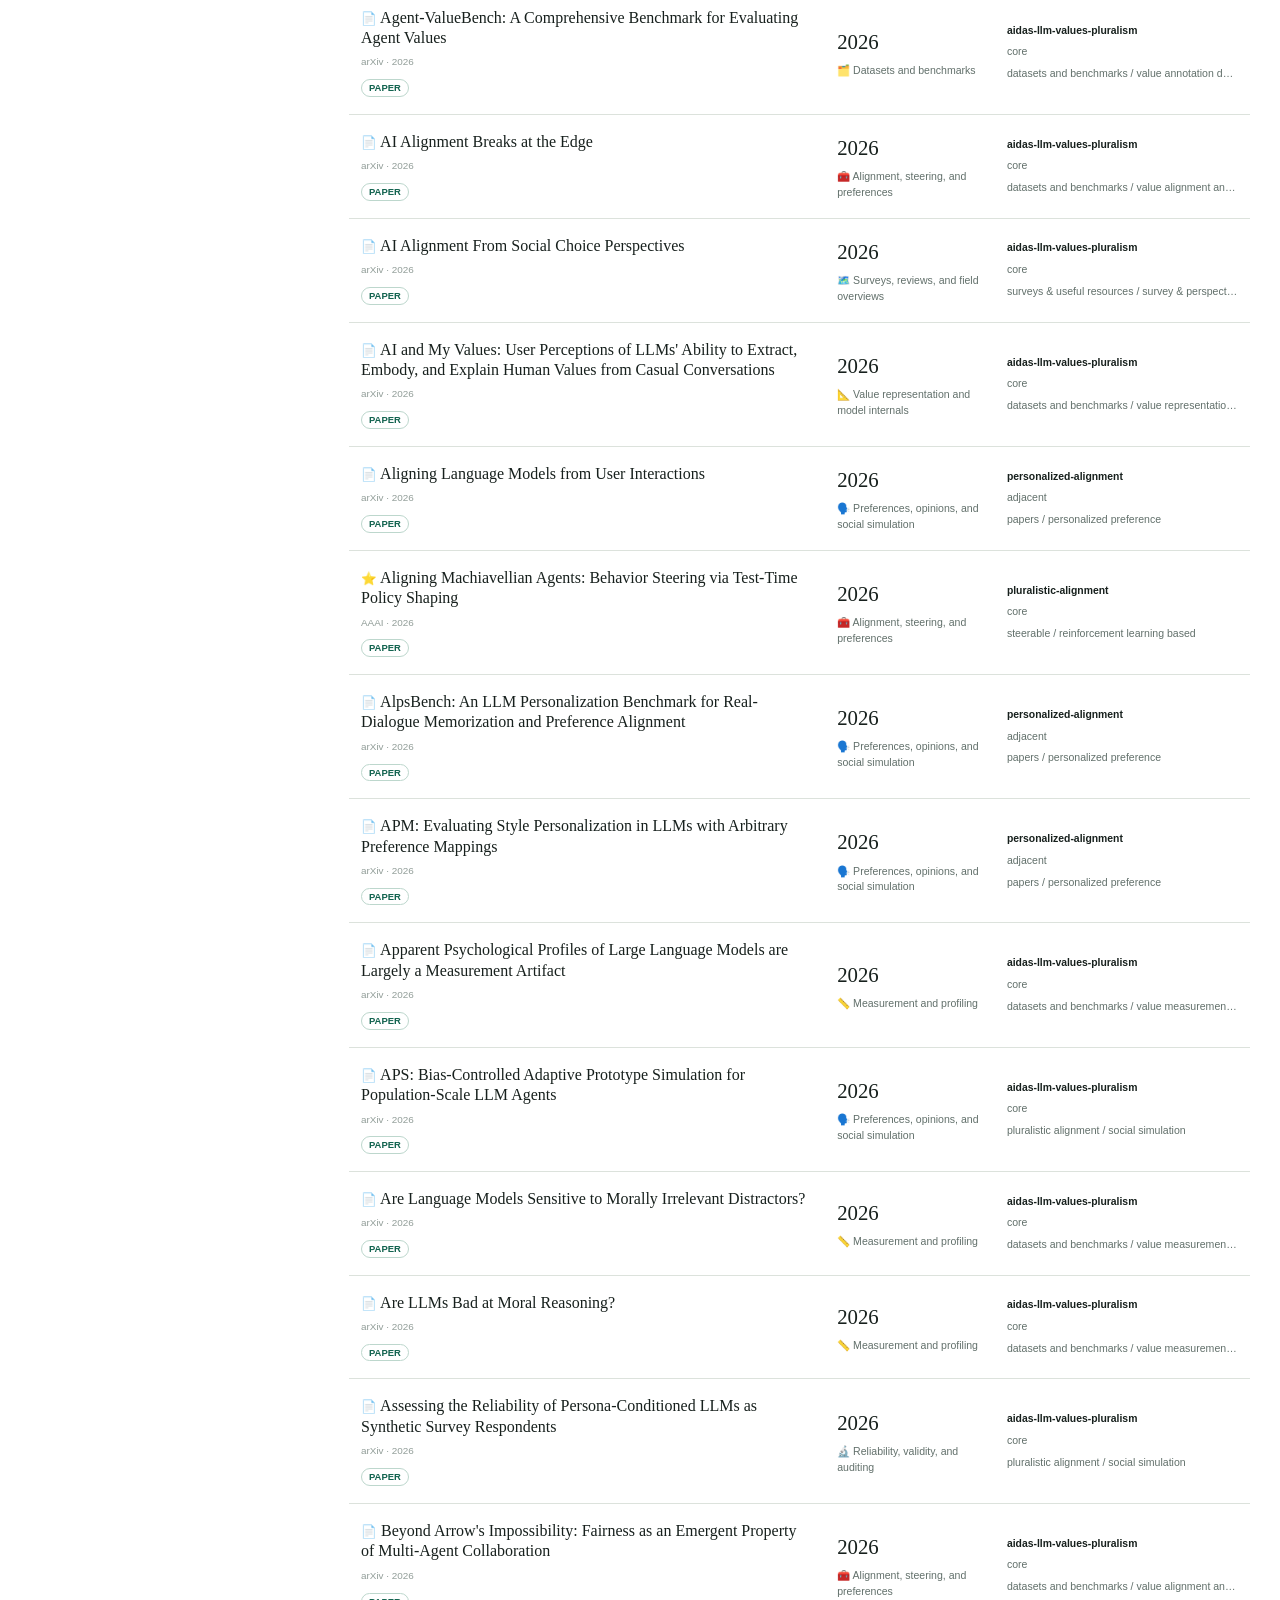
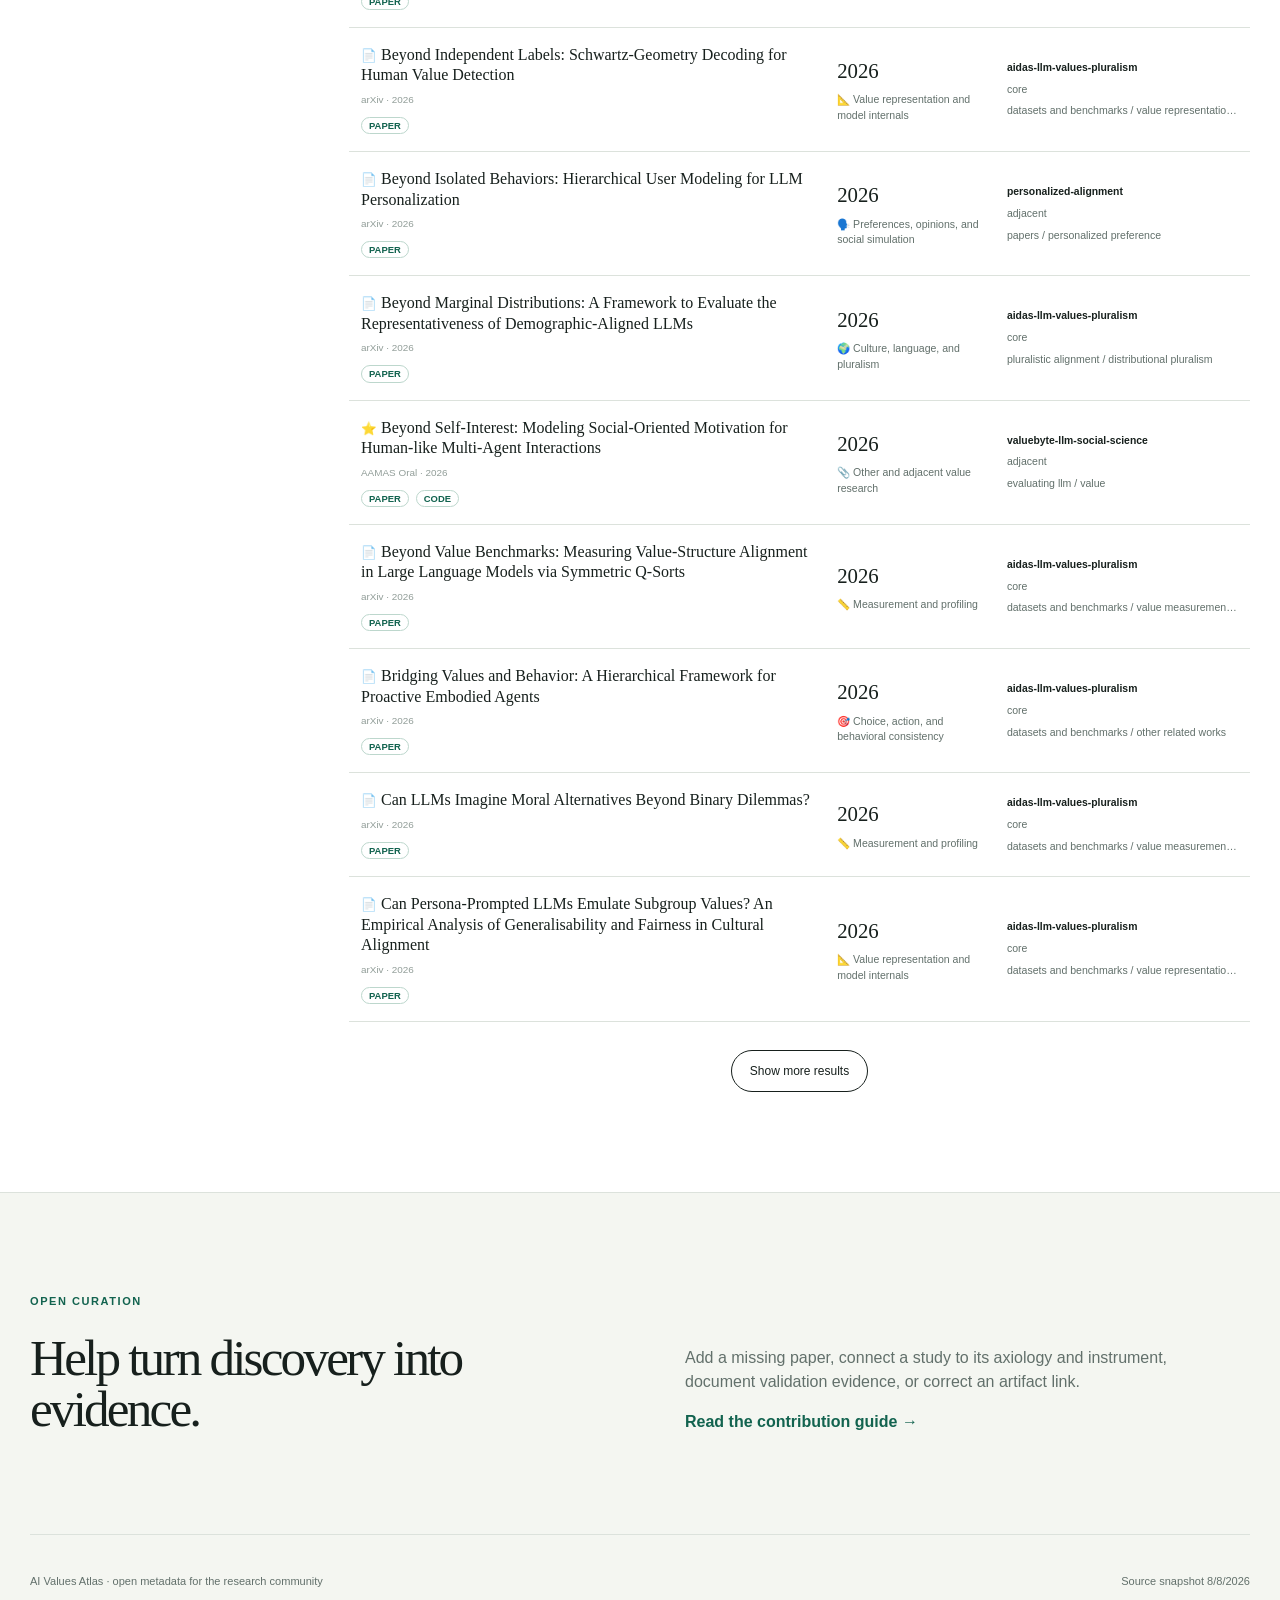
==== commit 614c1a53: "Add visual taxonomy and publication status markers" ====
--- a/site/index.html
+++ b/site/index.html
@@ -60,13 +60,14 @@
 
         <div class="map-table" role="table" aria-label="Value research evidence layers">
           <div class="map-head" role="row"><span>Evidence layer</span><span>Typical interface</span><span>Reportable claim</span></div>
-          <div class="map-row" role="row"><b>Value understanding</b><span>classification · moral scenarios</span><span>recognition or reasoning</span></div>
-          <div class="map-row" role="row"><b>Stated profile</b><span>questionnaire · endorsement</span><span>protocol-conditioned profile</span></div>
-          <div class="map-row" role="row"><b>Conflict choice</b><span>forced choice · ranking</span><span>task-bounded priority</span></div>
-          <div class="map-row" role="row"><b>Generated framing</b><span>free text + scorer</span><span>values expressed in text</span></div>
-          <div class="map-row" role="row"><b>Observed action</b><span>games · agents · environments</span><span>behavioral evidence</span></div>
-          <div class="map-row" role="row"><b>Internal representation</b><span>probes · activations · embeddings</span><span>mechanism or representation</span></div>
-          <div class="map-row" role="row"><b>Alignment target</b><span>principles · preferences · constitutions</span><span>normative objective</span></div>
+          <div class="map-row" role="row"><b>🧩 Value understanding</b><span>classification · moral scenarios</span><span>recognition or reasoning</span></div>
+          <div class="map-row" role="row"><b>📋 Stated profile</b><span>questionnaire · endorsement</span><span>protocol-conditioned profile</span></div>
+          <div class="map-row" role="row"><b>⚖️ Conflict choice</b><span>forced choice · ranking</span><span>task-bounded priority</span></div>
+          <div class="map-row" role="row"><b>✍️ Generated framing</b><span>free text + scorer</span><span>values expressed in text</span></div>
+          <div class="map-row" role="row"><b>🎮 Observed action</b><span>games · agents · environments</span><span>behavioral evidence</span></div>
+          <div class="map-row" role="row"><b>🧠 Internal representation</b><span>probes · activations · embeddings</span><span>mechanism or representation</span></div>
+          <div class="map-row" role="row"><b>🎯 Alignment target</b><span>principles · preferences · constitutions</span><span>normative objective</span></div>
+          <div class="map-row" role="row"><b>🔬 Measurement validity</b><span>prompt · order · scorer · human checks</span><span>reliability, transfer, or validity</span></div>
         </div>
         <p class="map-footnote">A questionnaire is not an axiology. A scorer is not an instrument. Reliability within one interface does not establish identity across interfaces.</p>
       </section>
@@ -99,7 +100,7 @@
                 <p id="timelineSummary">Loading publication years…</p>
               </div>
               <div class="year-chart" id="yearChart" aria-label="Publications by year"></div>
-              <p class="timeline-note">Select a year to filter the index. Bar heights respond to the active scope, class, provenance, and featured-work filters.</p>
+              <p class="timeline-note">⭐ venue listed · 📄 preprint or venue not verified. Select a year to filter the index; bar heights respond to the active filters.</p>
             </section>
 
             <div class="filters" id="filters">
--- a/site/styles.css
+++ b/site/styles.css
@@ -112,6 +112,11 @@
 .evidence-cell .tag { align-self: flex-start; color: var(--green); font-size: .59rem; font-weight: 800; text-transform: uppercase; letter-spacing: .055em; }
 .evidence-cell strong { color: var(--ink); font-family: var(--serif); font-size: 1.3rem; font-weight: 500; }
 .featured-tag { align-self: flex-start; color: #8b5c00; font-size: .58rem; font-weight: 850; letter-spacing: .04em; text-transform: uppercase; }
+.title-status { font-family: var(--sans); font-size: .78rem; }
+.entity-details { margin-top: 10px; color: var(--muted); font-family: var(--sans); font-size: .66rem; }
+.entity-details summary { color: var(--green); font-weight: 750; cursor: pointer; }
+.entity-details p { margin: 7px 0 0; line-height: 1.5; }
+.axiology-row { align-items: start; }
 .provenance-cell b { overflow: hidden; color: var(--ink); font-size: .65rem; text-overflow: ellipsis; white-space: nowrap; }
 .provenance-cell span { overflow: hidden; text-overflow: ellipsis; white-space: nowrap; }
 .empty { padding: 80px 20px; color: var(--muted); text-align: center; border-bottom: 1px solid var(--line); }
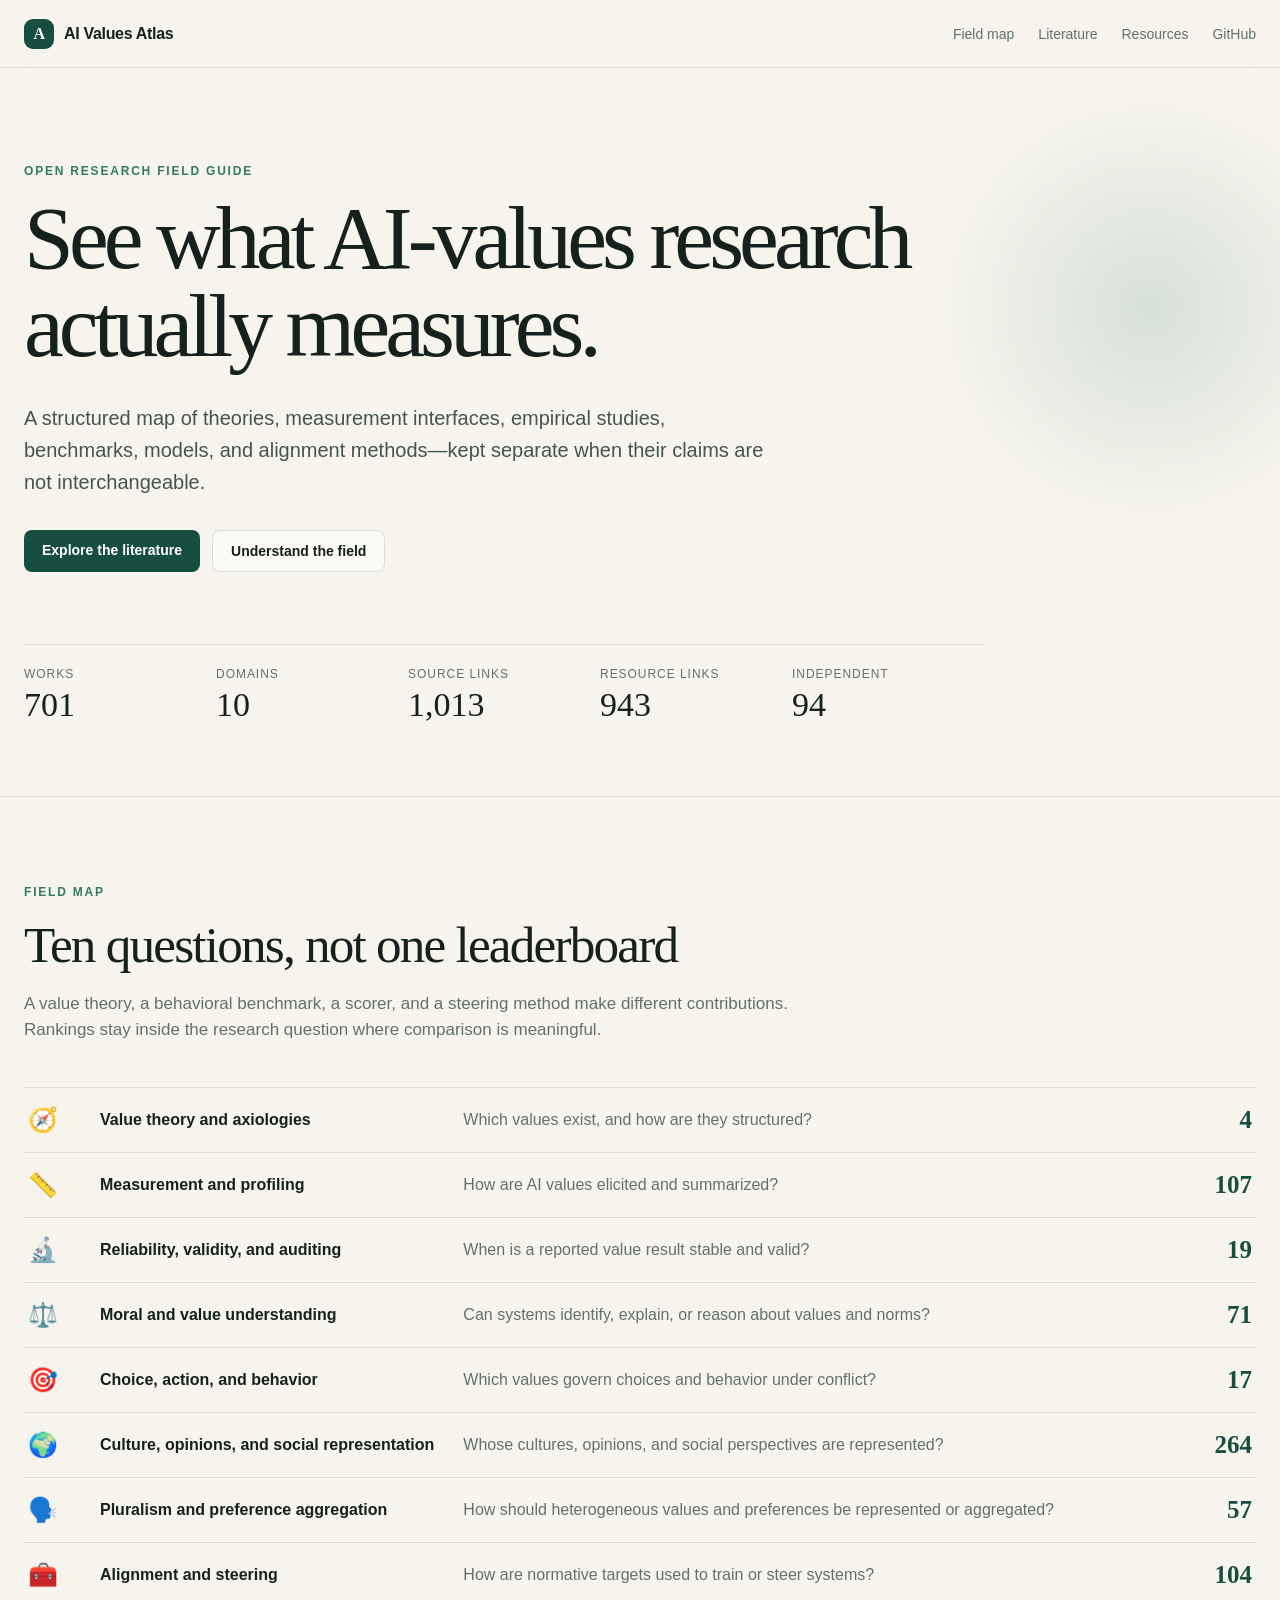
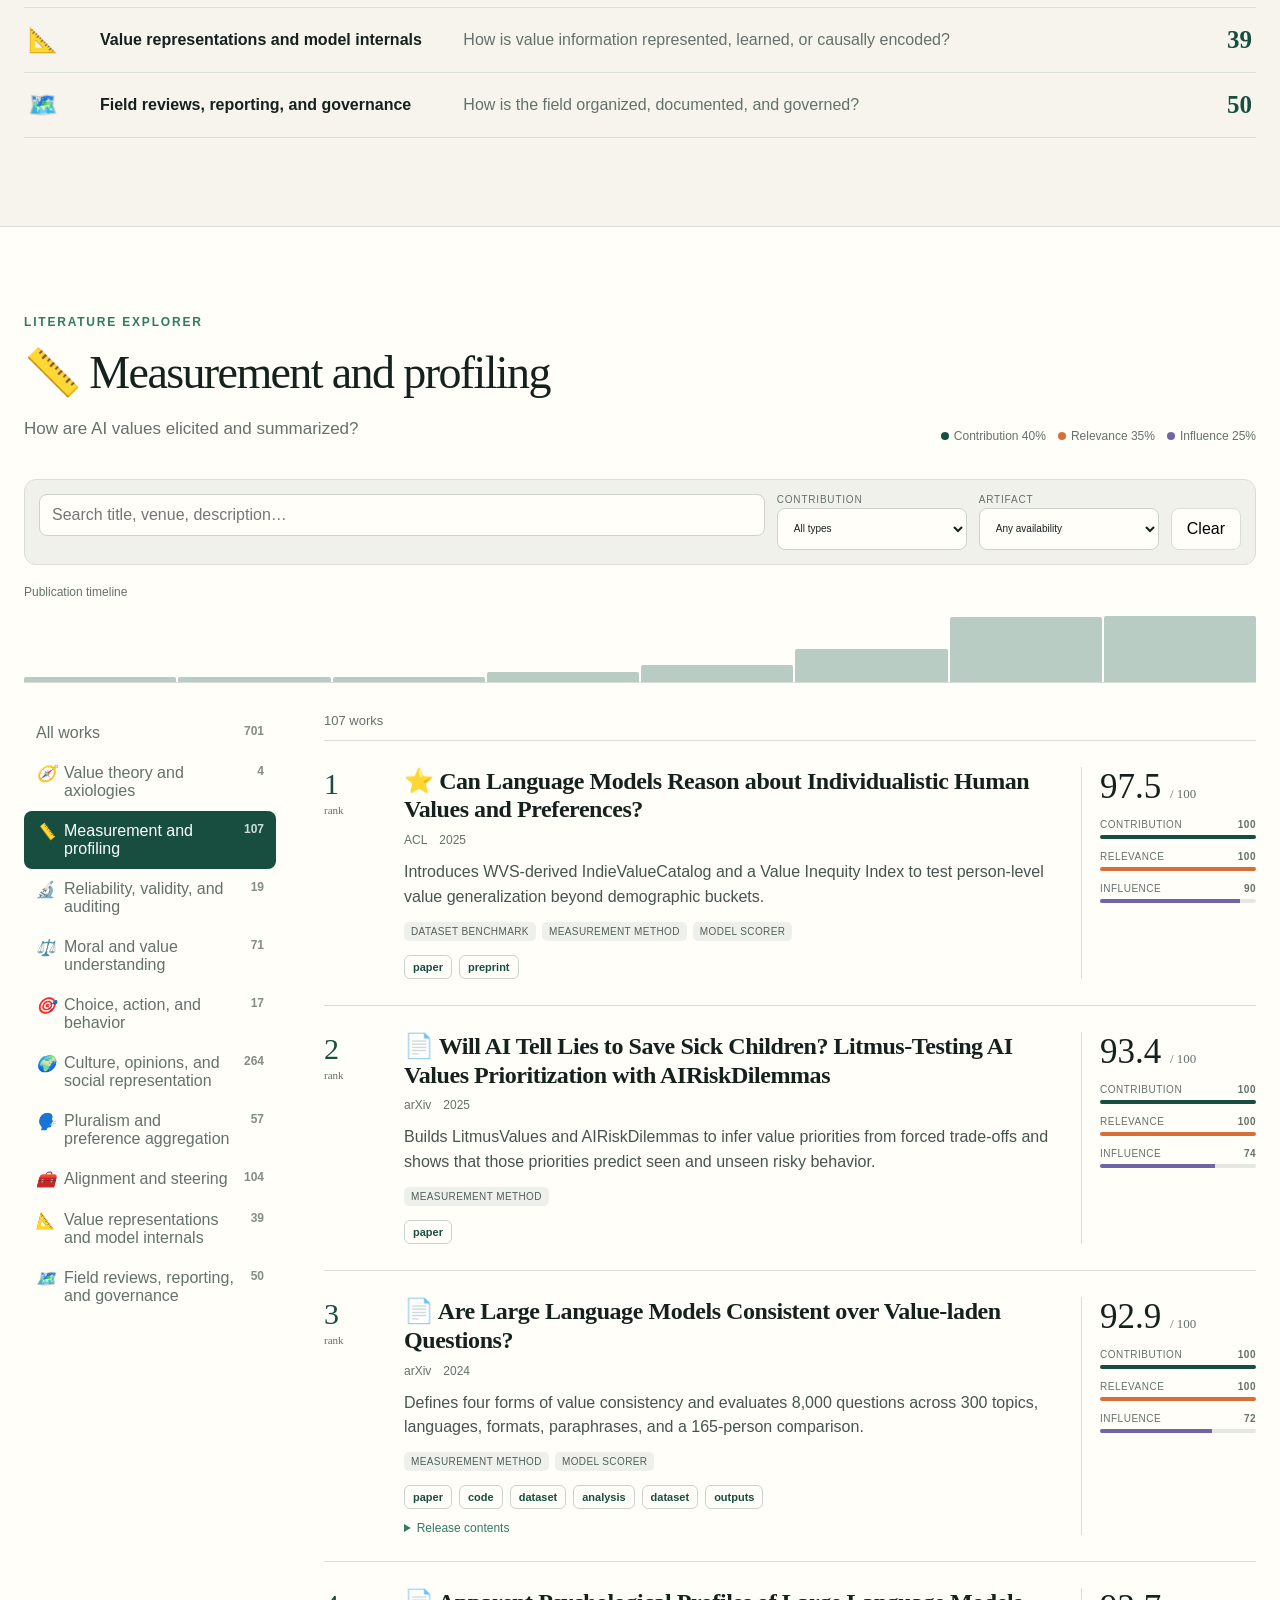
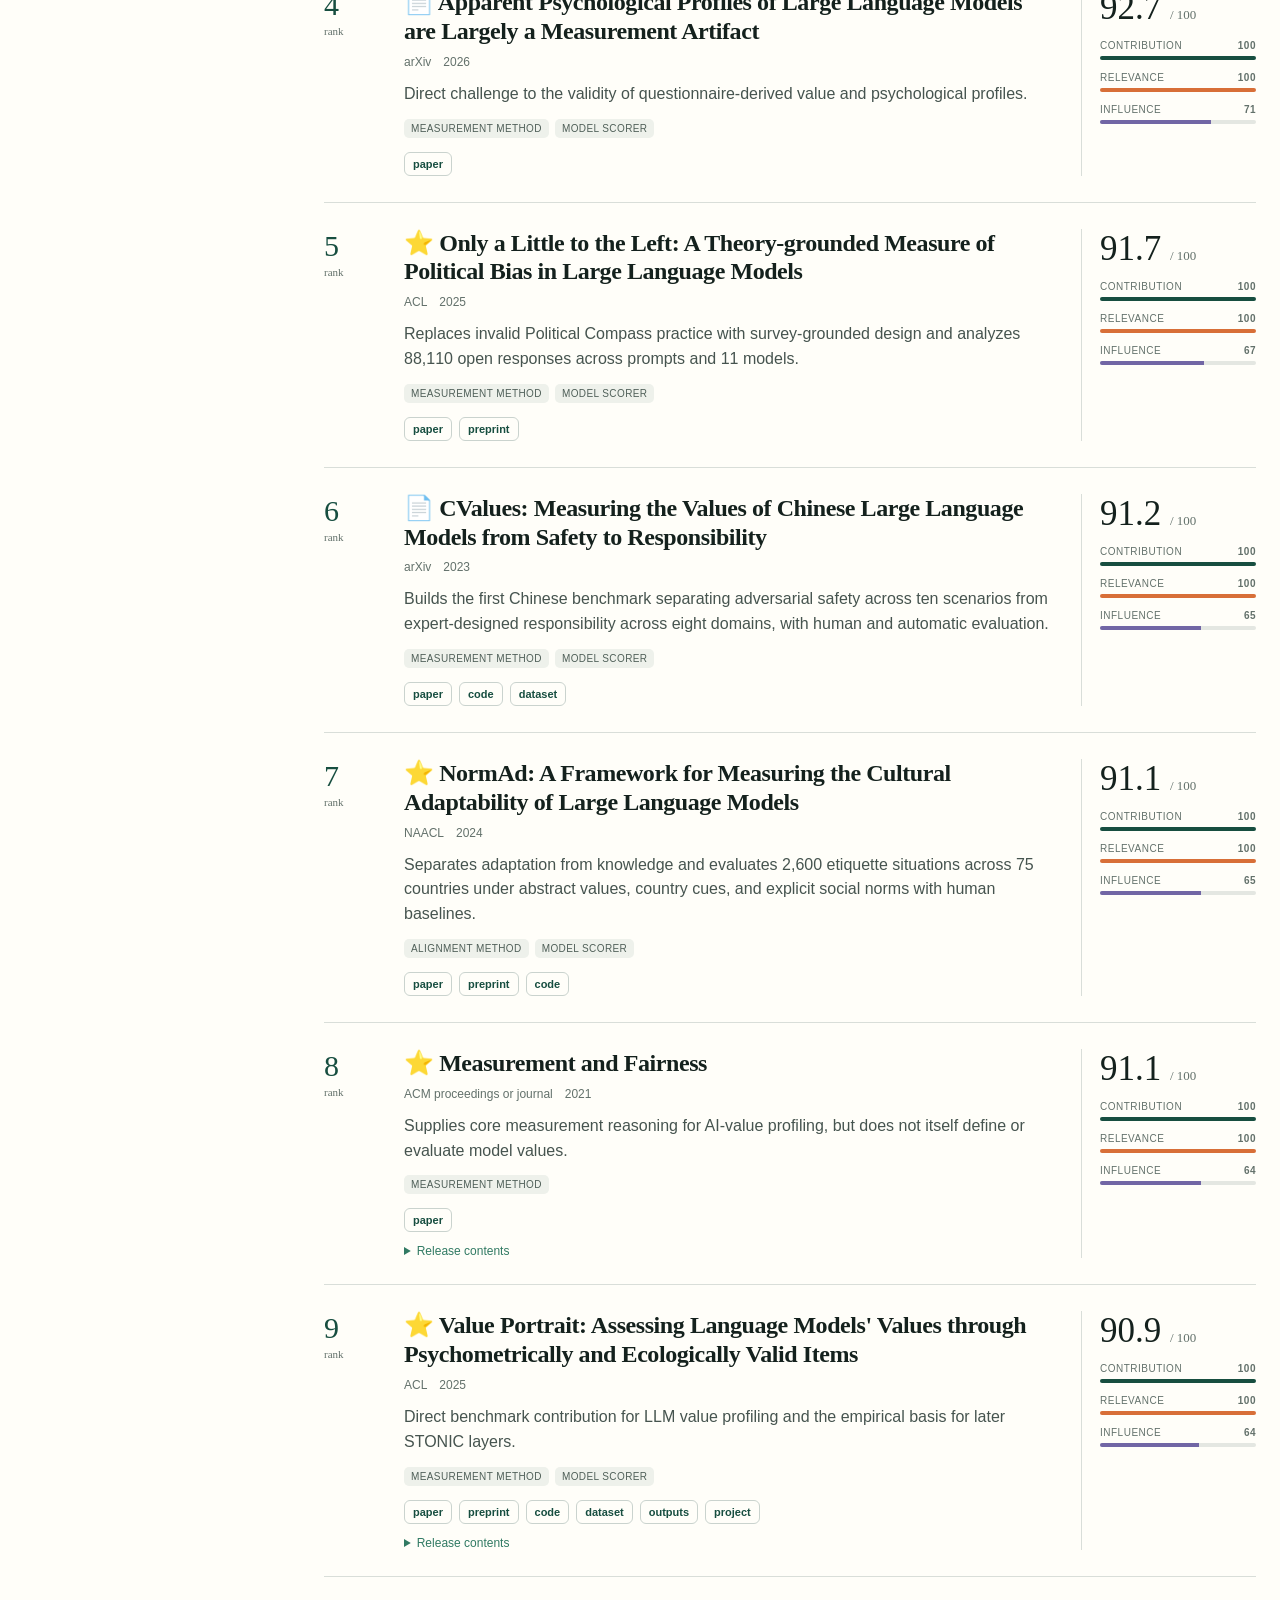
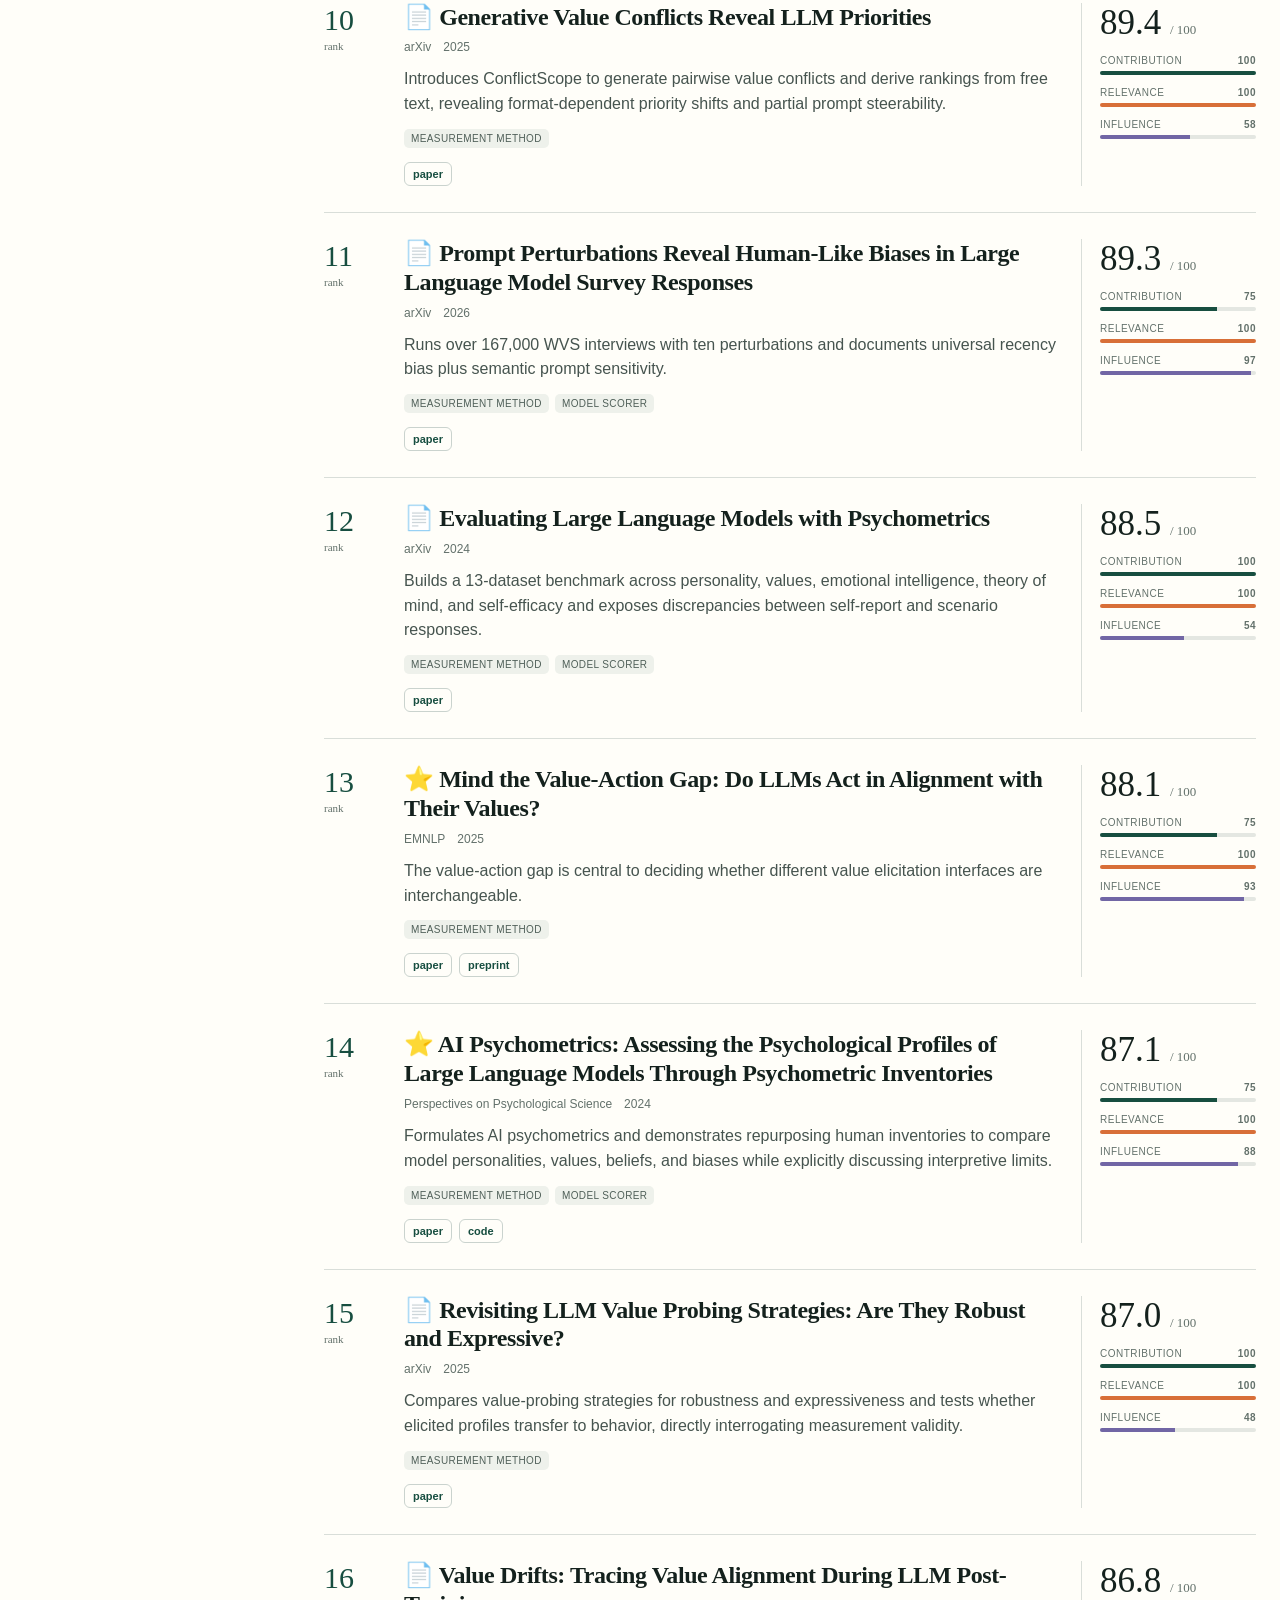
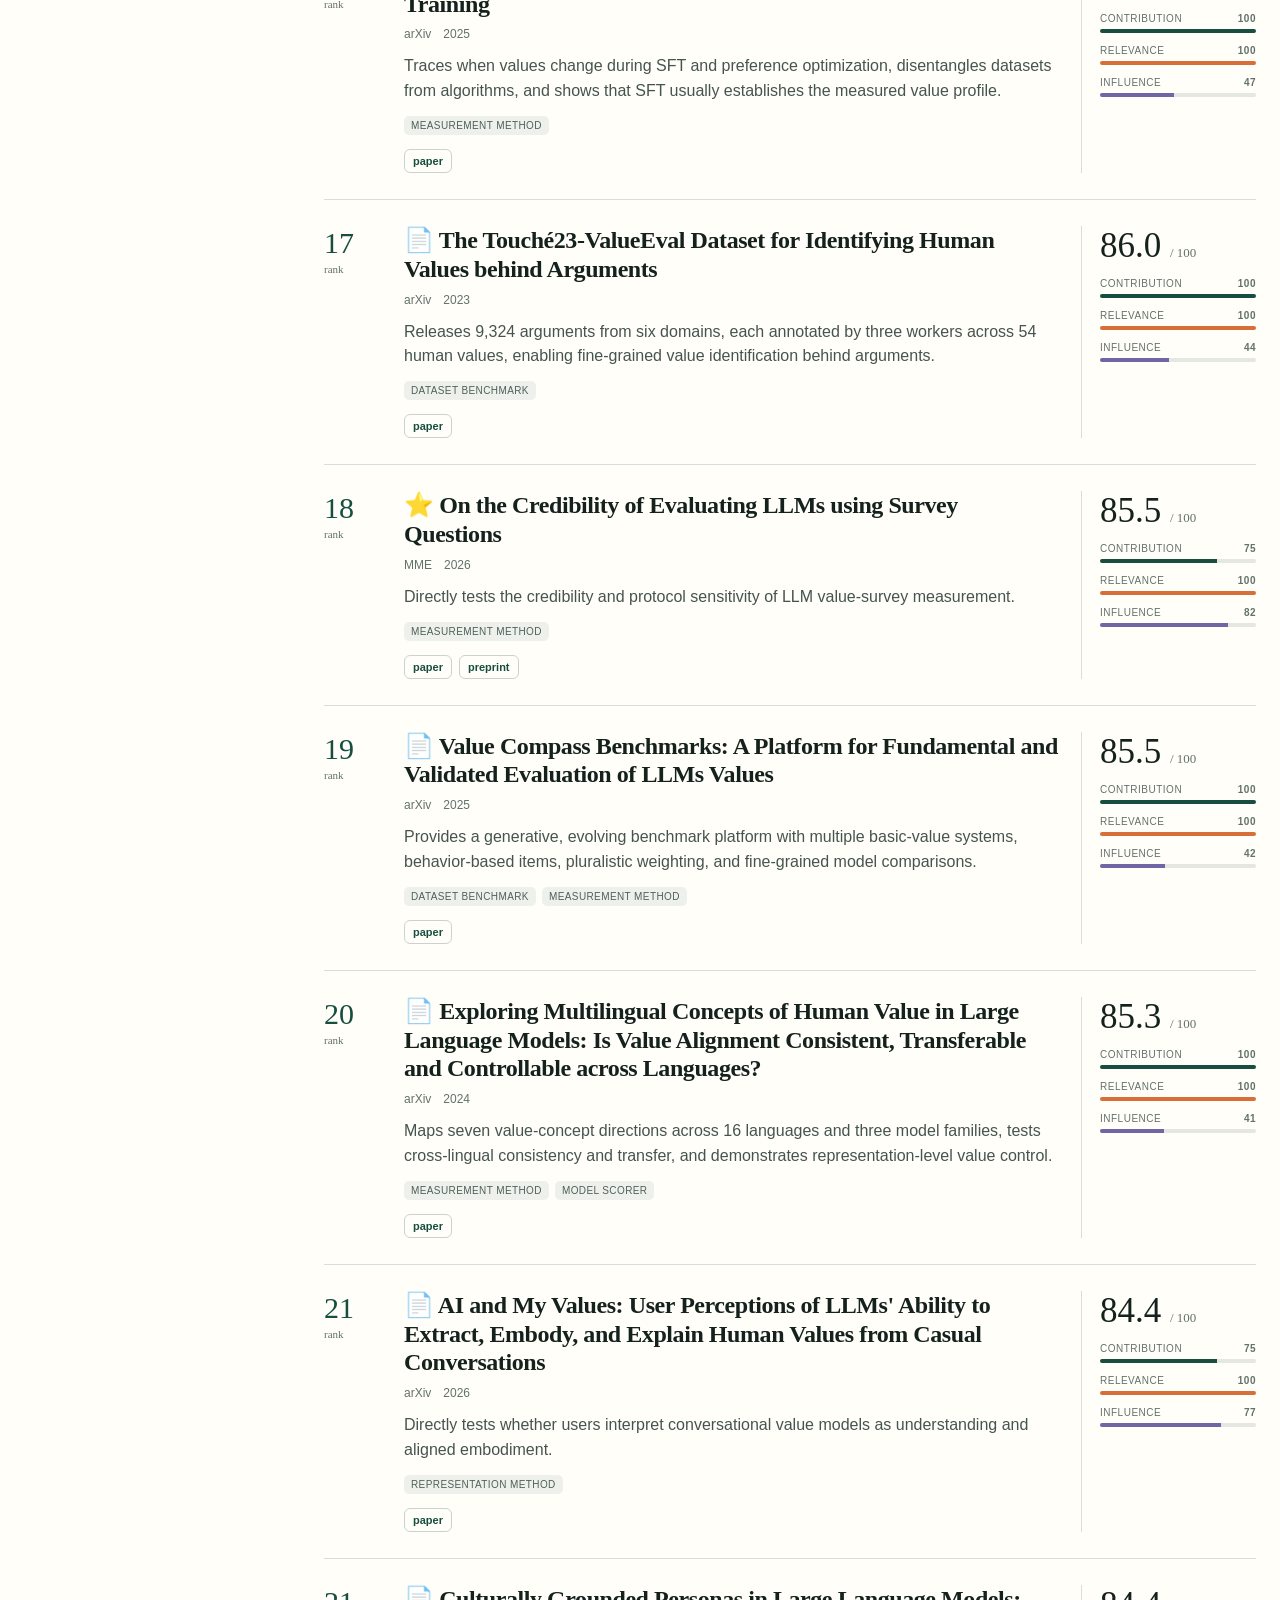
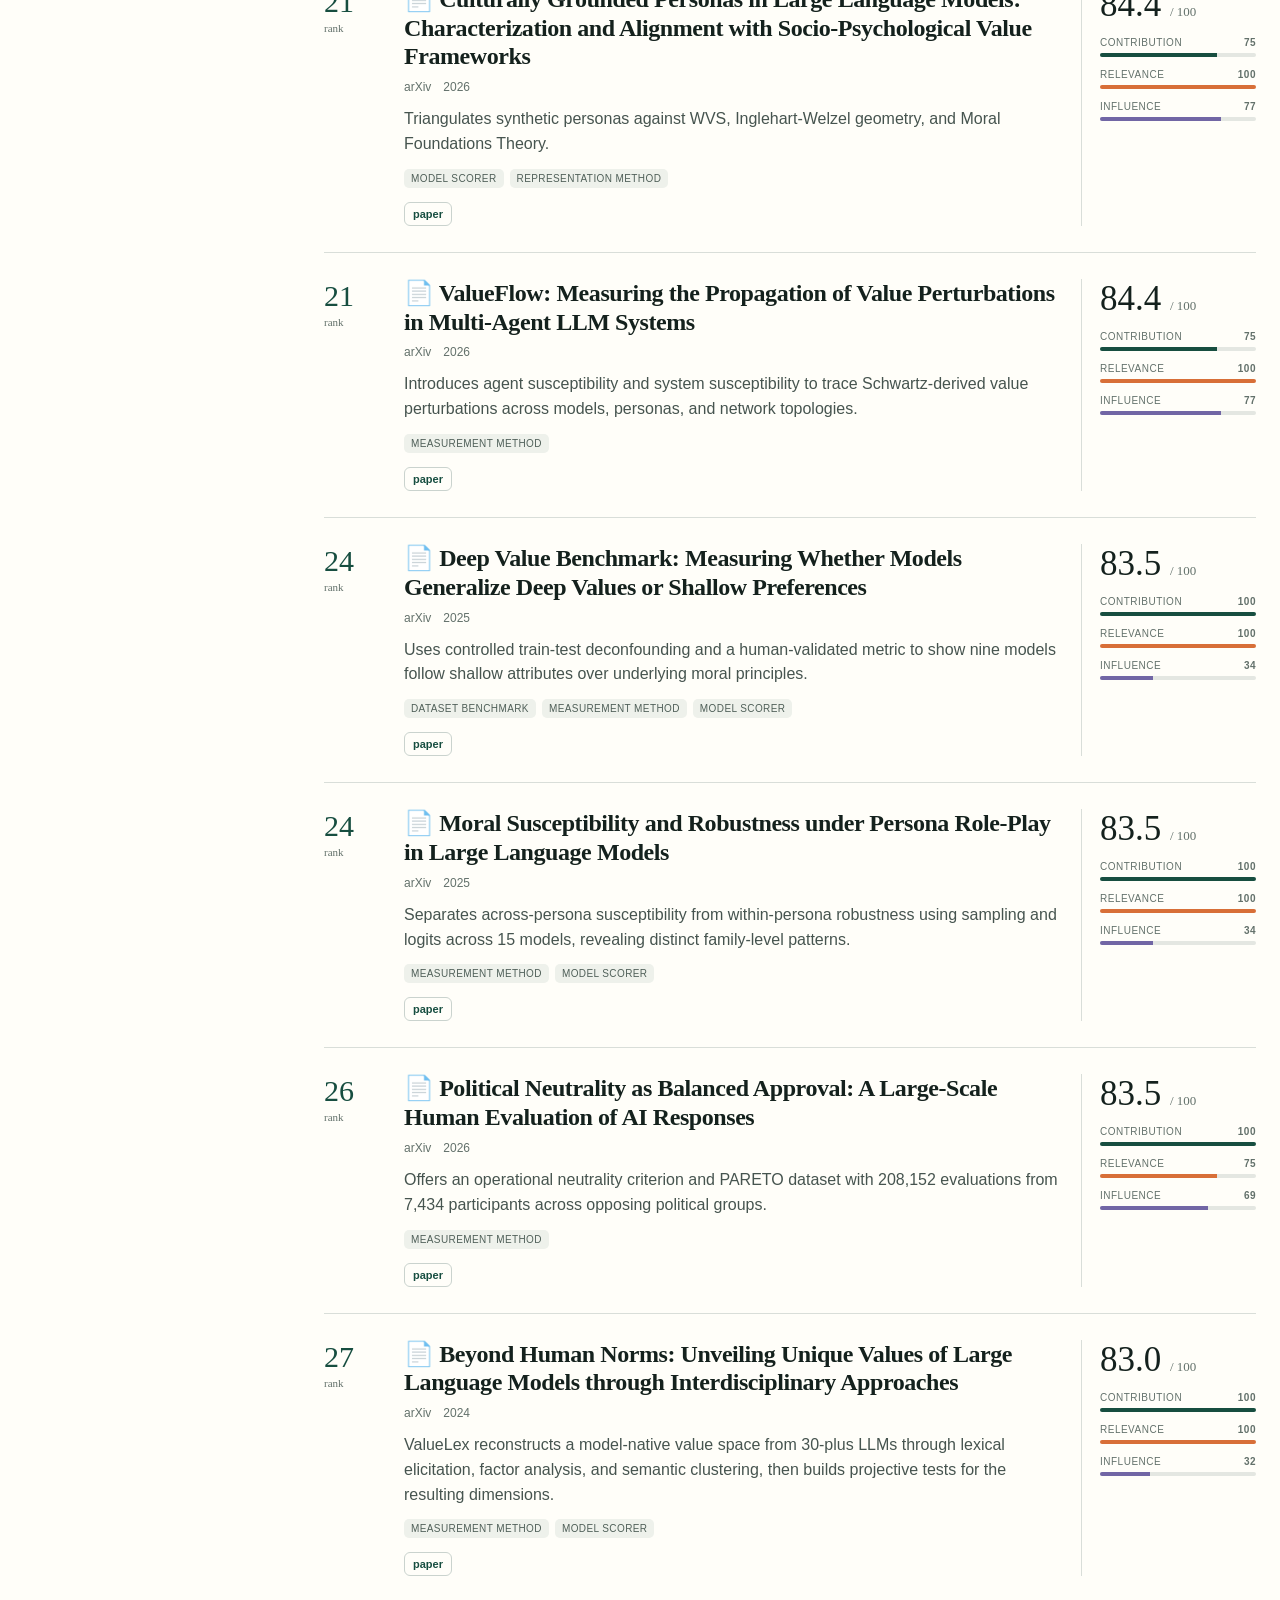
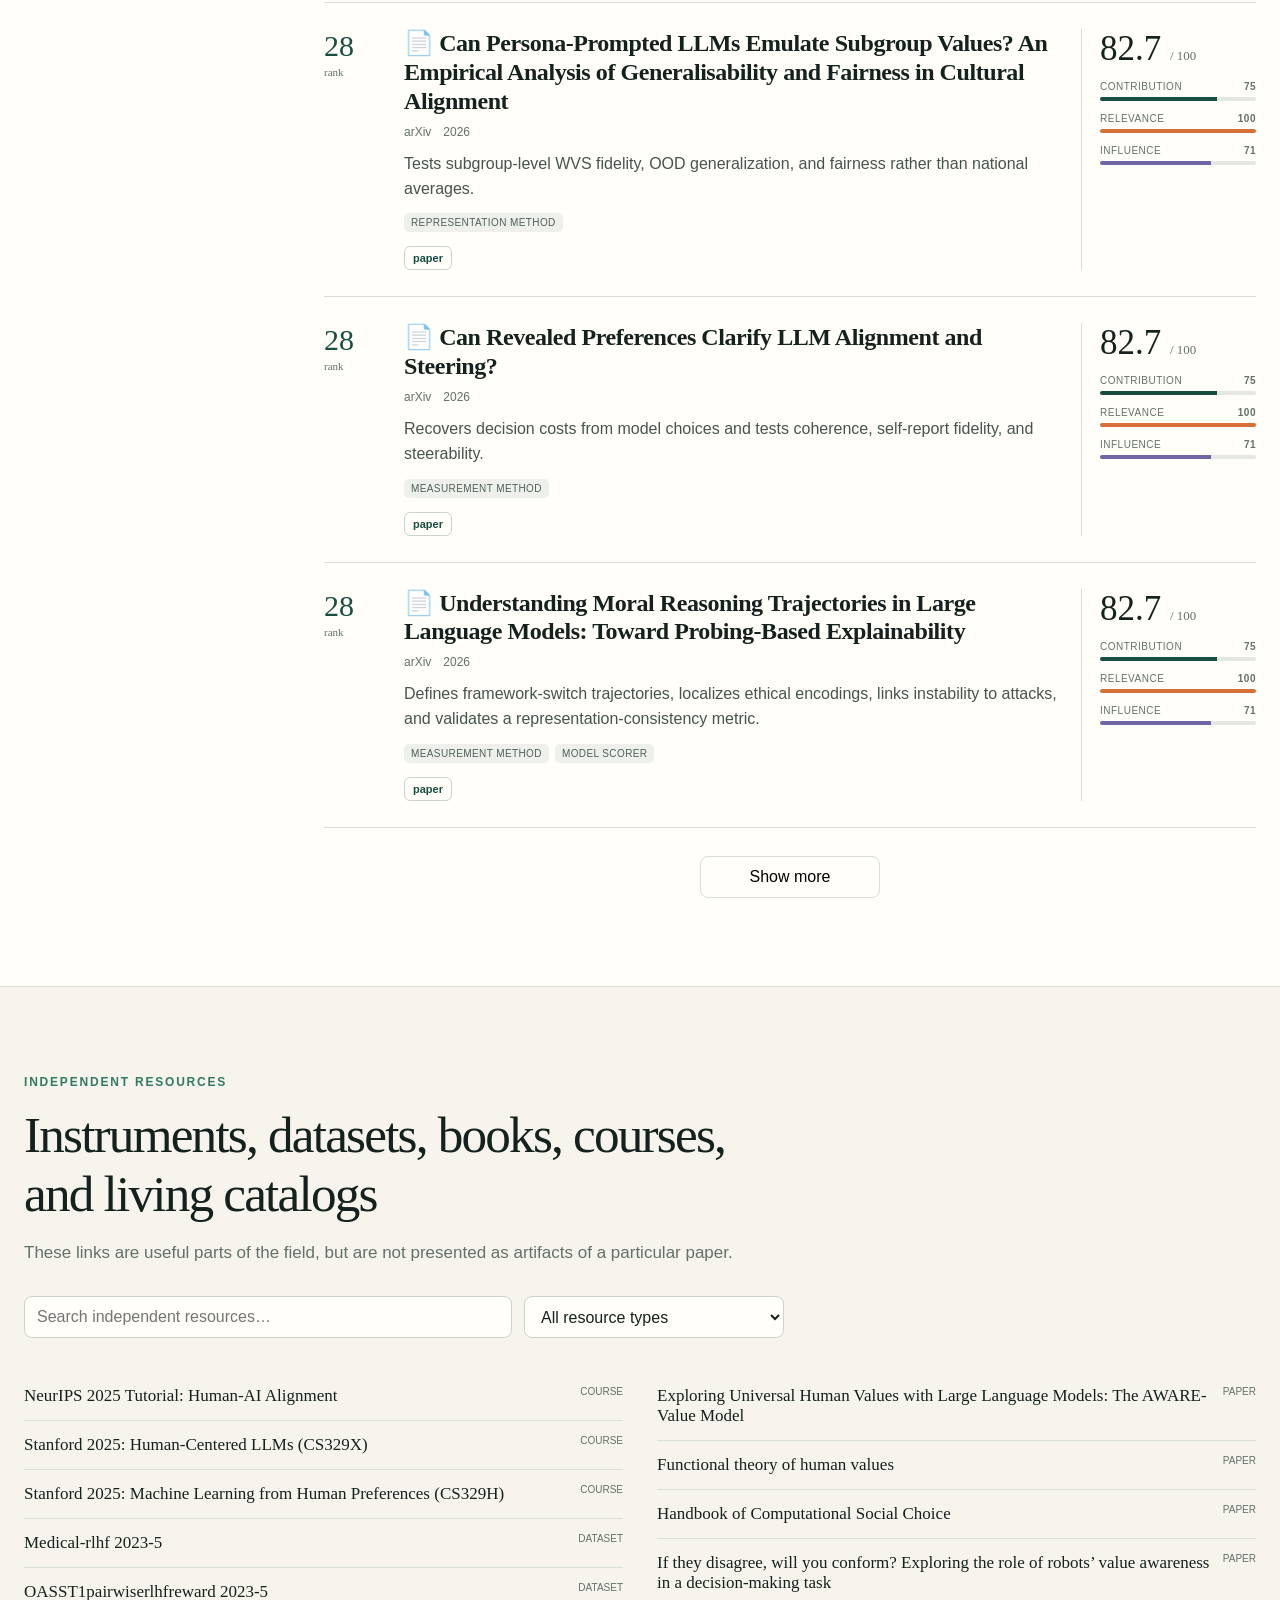
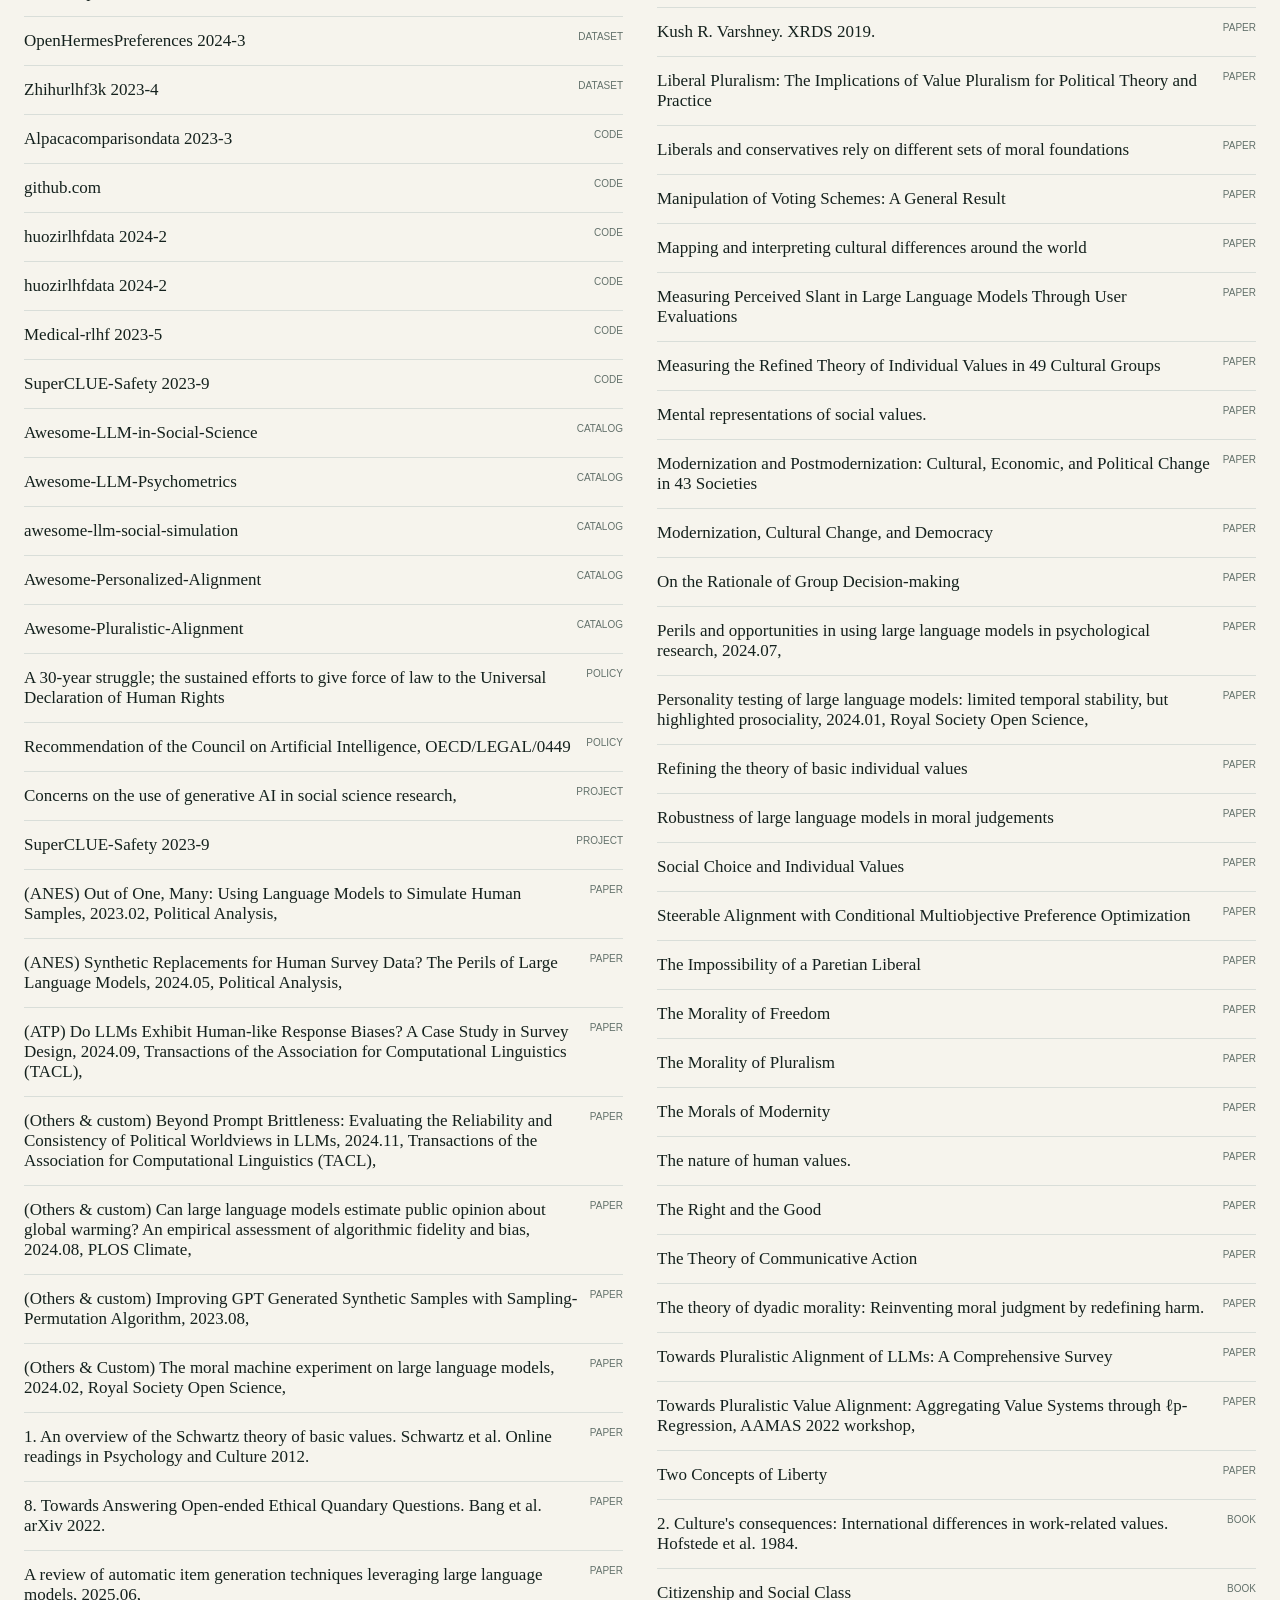
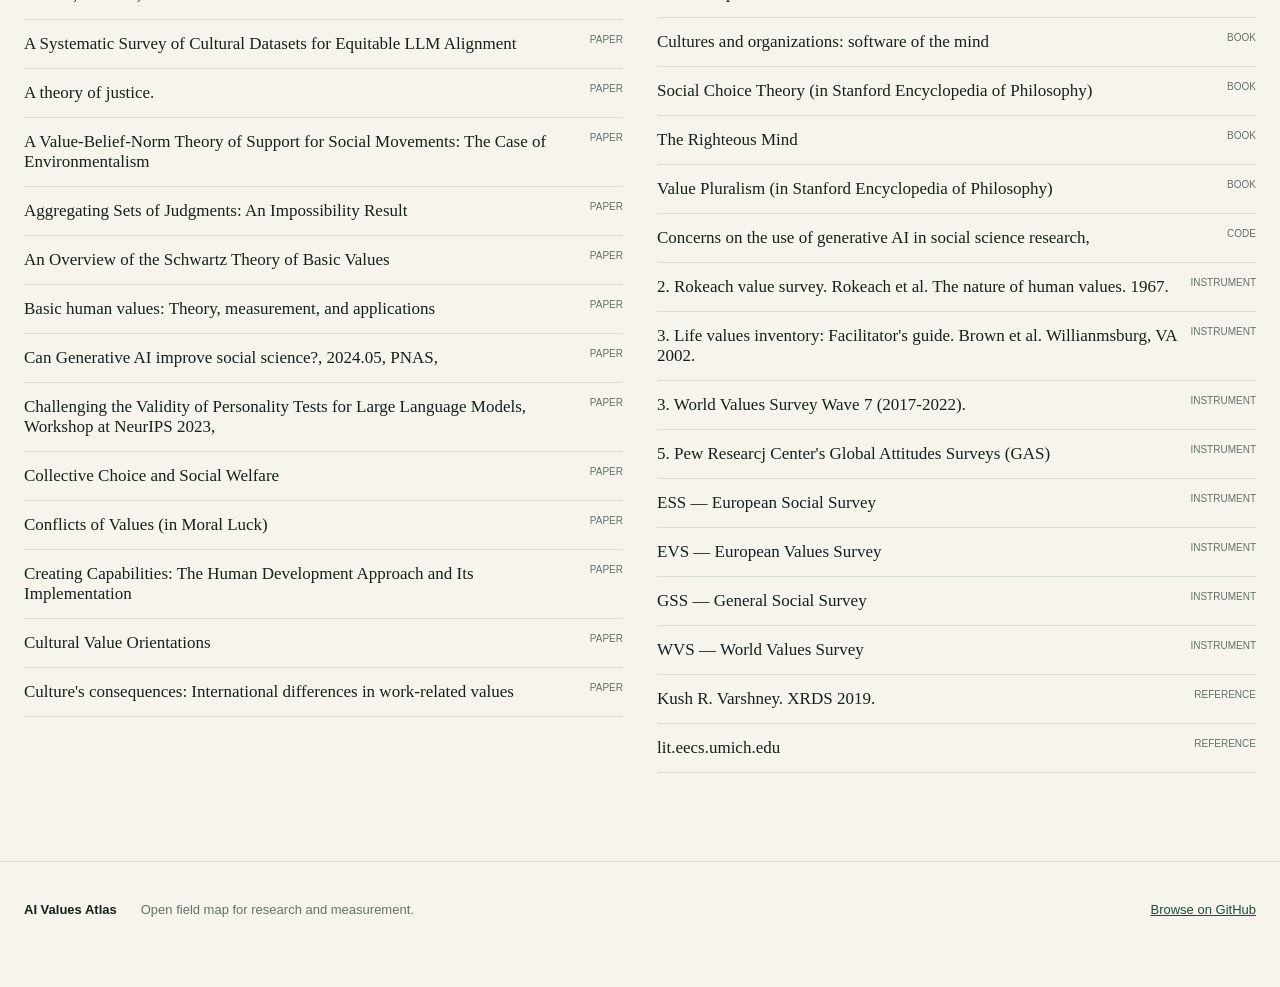
==== commit 14470c8c: "Publish content-first AI values research atlas" ====
--- a/site/index.html
+++ b/site/index.html
@@ -1,159 +1,121 @@
 <!doctype html>
 <html lang="en">
-  <head>
-    <meta charset="utf-8" />
-    <meta name="viewport" content="width=device-width, initial-scale=1" />
-    <meta name="description" content="A field guide and structured index of research on values in AI and language models." />
-    <title>AI Values Atlas</title>
-    <link rel="stylesheet" href="styles.css" />
-  </head>
-  <body>
-    <header class="hero">
-      <nav class="shell">
-        <a class="brand" href="#top">AI Values Atlas</a>
-        <div class="nav-links">
-          <a href="https://github.com/ikanam-ai/ai-values-atlas#field-map">Field guide</a>
-          <a href="catalog_links.jsonl">Download data</a>
-          <a class="nav-cta" href="https://github.com/ikanam-ai/ai-values-atlas">GitHub</a>
+<head>
+  <meta charset="utf-8">
+  <meta name="viewport" content="width=device-width, initial-scale=1">
+  <meta name="description" content="AI Values Atlas: a structured map of research on values in AI systems.">
+  <title>AI Values Atlas</title>
+  <link rel="stylesheet" href="styles.css">
+</head>
+<body>
+  <header class="topbar">
+    <a class="brand" href="#top" aria-label="AI Values Atlas home">
+      <span class="brand-mark">A</span>
+      <span>AI Values Atlas</span>
+    </a>
+    <nav aria-label="Primary navigation">
+      <a href="#field-map">Field map</a>
+      <a href="#explorer">Literature</a>
+      <a href="#resources">Resources</a>
+      <a href="https://github.com/ikanam-ai/ai-values-atlas">GitHub</a>
+    </nav>
+  </header>
+
+  <main id="top">
+    <section class="hero">
+      <p class="eyebrow">OPEN RESEARCH FIELD GUIDE</p>
+      <h1>See what AI-values research<br>actually measures.</h1>
+      <p class="lede">A structured map of theories, measurement interfaces, empirical studies, benchmarks, models, and alignment methods—kept separate when their claims are not interchangeable.</p>
+      <div class="hero-actions">
+        <a class="button primary" href="#explorer">Explore the literature</a>
+        <a class="button secondary" href="#field-map">Understand the field</a>
+      </div>
+      <dl id="stats" class="stats" aria-label="Atlas coverage"></dl>
+    </section>
+
+    <section id="field-map" class="section field-map">
+      <div class="section-intro">
+        <p class="eyebrow">FIELD MAP</p>
+        <h2>Ten questions, not one leaderboard</h2>
+        <p>A value theory, a behavioral benchmark, a scorer, and a steering method make different contributions. Rankings stay inside the research question where comparison is meaningful.</p>
+      </div>
+      <div id="domain-map" class="domain-map"></div>
+    </section>
+
+    <section id="explorer" class="section explorer">
+      <div class="explorer-head">
+        <div>
+          <p class="eyebrow">LITERATURE EXPLORER</p>
+          <h2 id="domain-title">Research domain</h2>
+          <p id="domain-question" class="domain-question"></p>
         </div>
-      </nav>
-
-      <div class="shell hero-layout" id="top">
-        <div class="hero-copy">
-          <p class="eyebrow">OPEN FIELD GUIDE · STRUCTURED EVIDENCE INDEX</p>
-          <h1>Values in AI,<br /><em>mapped carefully.</em></h1>
-          <p class="lede">Research on how AI systems represent, express, prioritize, and act on values — organized by construct, interface, scorer, and evidence.</p>
-          <div class="hero-actions">
-            <a class="button primary" href="#browse">Browse the literature</a>
-            <a class="button secondary" href="#field-map">Understand the field</a>
-          </div>
+        <div class="score-key" title="The domain score orders work within the selected research question.">
+          <span><i class="score-dot contribution"></i>Contribution 40%</span>
+          <span><i class="score-dot relevance"></i>Relevance 35%</span>
+          <span><i class="score-dot influence"></i>Influence 25%</span>
         </div>
-
-        <aside class="reading-rule">
-          <p class="rule-label">Before comparing two results, ask:</p>
-          <ol>
-            <li><b>What</b> is the value space?</li>
-            <li><b>Who</b> or what is measured?</li>
-            <li><b>How</b> is evidence elicited?</li>
-            <li><b>Which</b> scorer maps the output?</li>
-            <li><b>What</b> protocol fixes the result?</li>
-            <li><b>Which</b> validity claim was tested?</li>
-          </ol>
-        </aside>
       </div>
 
-      <div class="shell headline-stats" aria-label="Atlas coverage">
-        <div><strong id="metricPublications">—</strong><span>publication links</span></div>
-        <div><strong id="metricFeatured">—</strong><span>featured works</span></div>
-        <div><strong id="metricResources">—</strong><span>deduplicated resources</span></div>
-        <div><strong id="metricSources">—</strong><span>source catalogs</span></div>
+      <div class="controls" role="search">
+        <label class="search-control">
+          <span class="sr-only">Search works</span>
+          <input id="search" type="search" placeholder="Search title, venue, description…" autocomplete="off">
+        </label>
+        <label>
+          <span>Contribution</span>
+          <select id="type-filter"><option value="">All types</option></select>
+        </label>
+        <label>
+          <span>Artifact</span>
+          <select id="artifact-filter">
+            <option value="">Any availability</option>
+            <option value="code">Code</option>
+            <option value="dataset">Dataset</option>
+            <option value="model">Model</option>
+            <option value="prompts">Prompts</option>
+            <option value="outputs">Outputs</option>
+          </select>
+        </label>
+        <button id="clear-filters" class="quiet-button" type="button">Clear</button>
       </div>
-    </header>
 
-    <main>
-      <section class="shell field-map" id="field-map">
-        <header class="section-heading">
-          <p class="eyebrow">FIELD MAP</p>
-          <h2>“Values” is not one measurement.</h2>
-          <p>The same model can produce different but legitimate evidence under different interfaces. Each row licenses a different kind of claim.</p>
-        </header>
+      <div class="timeline-shell">
+        <div class="timeline-label"><span>Publication timeline</span><button id="clear-year" type="button" hidden>Clear year</button></div>
+        <div id="timeline" class="timeline" aria-label="Filter by publication year"></div>
+      </div>
 
-        <div class="map-table" role="table" aria-label="Value research evidence layers">
-          <div class="map-head" role="row"><span>Evidence layer</span><span>Typical interface</span><span>Reportable claim</span></div>
-          <div class="map-row" role="row"><b>🧩 Value understanding</b><span>classification · moral scenarios</span><span>recognition or reasoning</span></div>
-          <div class="map-row" role="row"><b>📋 Stated profile</b><span>questionnaire · endorsement</span><span>protocol-conditioned profile</span></div>
-          <div class="map-row" role="row"><b>⚖️ Conflict choice</b><span>forced choice · ranking</span><span>task-bounded priority</span></div>
-          <div class="map-row" role="row"><b>✍️ Generated framing</b><span>free text + scorer</span><span>values expressed in text</span></div>
-          <div class="map-row" role="row"><b>🎮 Observed action</b><span>games · agents · environments</span><span>behavioral evidence</span></div>
-          <div class="map-row" role="row"><b>🧠 Internal representation</b><span>probes · activations · embeddings</span><span>mechanism or representation</span></div>
-          <div class="map-row" role="row"><b>🎯 Alignment target</b><span>principles · preferences · constitutions</span><span>normative objective</span></div>
-          <div class="map-row" role="row"><b>🔬 Measurement validity</b><span>prompt · order · scorer · human checks</span><span>reliability, transfer, or validity</span></div>
+      <div class="explorer-layout">
+        <aside aria-label="Research domains">
+          <button class="domain-nav all-works" data-domain="all" type="button"><span>All works</span><b id="all-count"></b></button>
+          <div id="domain-nav"></div>
+        </aside>
+        <div class="results">
+          <div class="results-meta"><span id="result-count"></span><span id="active-filter"></span></div>
+          <ol id="work-list" class="work-list"></ol>
+          <button id="load-more" class="load-more" type="button">Show more</button>
         </div>
-        <p class="map-footnote">A questionnaire is not an axiology. A scorer is not an instrument. Reliability within one interface does not establish identity across interfaces.</p>
-      </section>
+      </div>
+    </section>
 
-      <section class="browser" id="browse">
-        <div class="shell browser-layout">
-          <aside class="browse-nav" aria-label="Browse sections">
-            <p class="browse-label">Browse the atlas</p>
-            <button class="browse-tab active" data-view="publications"><span>01</span>Publications</button>
-            <button class="browse-tab" data-view="datasets"><span>02</span>Datasets & benchmarks</button>
-            <button class="browse-tab" data-view="tools"><span>03</span>Models, code & tools</button>
-            <button class="browse-tab" data-view="axiologies"><span>04</span>Axiologies</button>
-            <button class="browse-tab" data-view="instruments"><span>05</span>Instruments</button>
-            <button class="browse-tab" data-view="sources"><span>06</span>Source catalogs</button>
-            <div class="browse-note">The discovery index preserves provenance. Method verification is a separate curation step.</div>
-          </aside>
+    <section id="resources" class="section resources-section">
+      <div class="section-intro">
+        <p class="eyebrow">INDEPENDENT RESOURCES</p>
+        <h2>Instruments, datasets, books, courses, and living catalogs</h2>
+        <p>These links are useful parts of the field, but are not presented as artifacts of a particular paper.</p>
+      </div>
+      <div class="resource-controls">
+        <input id="resource-search" type="search" placeholder="Search independent resources…">
+        <select id="resource-kind"><option value="">All resource types</option></select>
+      </div>
+      <div id="resource-list" class="resource-list"></div>
+    </section>
+  </main>
 
-          <div class="browse-main">
-            <div class="browse-title">
-              <div>
-                <p class="eyebrow">RESEARCH INDEX</p>
-                <h2 id="viewTitle">Publications</h2>
-              </div>
-              <p id="resultCount">Loading index…</p>
-            </div>
-
-            <section class="timeline-panel" id="timelinePanel" aria-labelledby="timelineTitle">
-              <div class="timeline-heading">
-                <div><p class="eyebrow">PUBLICATION HISTORY</p><h3 id="timelineTitle">Research over time</h3></div>
-                <p id="timelineSummary">Loading publication years…</p>
-              </div>
-              <div class="year-chart" id="yearChart" aria-label="Publications by year"></div>
-              <p class="timeline-note">⭐ venue listed · 📄 preprint or venue not verified. Select a year to filter the index; bar heights respond to the active filters.</p>
-            </section>
-
-            <div class="filters" id="filters">
-              <label class="search-field">
-                <span>Search title, URL, section, or catalog</span>
-                <input id="search" type="search" placeholder="Schwartz, value-action gap, pluralism…" />
-              </label>
-              <label>
-                <span>Scope</span>
-                <select id="scopeFilter"><option value="">Core + adjacent</option><option value="core">Core</option><option value="adjacent">Adjacent</option></select>
-              </label>
-              <label class="publication-only">
-                <span>Curation</span>
-                <select id="importanceFilter"><option value="">All works</option><option value="featured">Featured works</option></select>
-              </label>
-              <label class="class-field publication-only">
-                <span>Research class</span>
-                <select id="classFilter"><option value="">All research classes</option></select>
-              </label>
-              <label class="publication-only">
-                <span>Year</span>
-                <select id="yearFilter"><option value="">All years</option></select>
-              </label>
-              <label>
-                <span>Provenance</span>
-                <select id="sourceFilter"><option value="">All source catalogs</option></select>
-              </label>
-            </div>
-
-            <div class="index-head" id="indexHead"><span>Resource</span><span>Evidence</span><span>Provenance</span></div>
-            <div id="content" class="index-list" aria-live="polite"></div>
-            <button id="loadMore" class="load-more" hidden>Show more results</button>
-          </div>
-        </div>
-      </section>
-
-      <section class="shell contribution">
-        <div>
-          <p class="eyebrow">OPEN CURATION</p>
-          <h2>Help turn discovery into evidence.</h2>
-        </div>
-        <div>
-          <p>Add a missing paper, connect a study to its axiology and instrument, document validation evidence, or correct an artifact link.</p>
-          <a href="https://github.com/ikanam-ai/ai-values-atlas/blob/main/CONTRIBUTING.md">Read the contribution guide →</a>
-        </div>
-      </section>
-    </main>
-
-    <footer class="shell">
-      <p>AI Values Atlas · open metadata for the research community</p>
-      <p id="generatedAt"></p>
-    </footer>
-
-    <script src="app.js"></script>
-  </body>
+  <footer>
+    <strong>AI Values Atlas</strong>
+    <span>Open field map for research and measurement.</span>
+    <a href="https://github.com/ikanam-ai/ai-values-atlas">Browse on GitHub</a>
+  </footer>
+  <script src="app.js"></script>
+</body>
 </html>
--- a/site/styles.css
+++ b/site/styles.css
@@ -1,168 +1,170 @@
 :root {
-  --ink: #17201d;
-  --muted: #62706b;
-  --paper: #f4f6f1;
-  --white: #fff;
-  --line: #dce2dc;
-  --green: #12634f;
-  --green-dark: #0d3f35;
-  --mint: #bfe8d8;
-  --amber: #e9b44c;
-  --serif: Georgia, "Times New Roman", serif;
-  --sans: Inter, ui-sans-serif, -apple-system, BlinkMacSystemFont, "Segoe UI", sans-serif;
+  --ink: #14211d;
+  --muted: #63716b;
+  --paper: #f6f4ed;
+  --surface: #fffef9;
+  --line: #d9ded9;
+  --green: #174e40;
+  --green-2: #317a63;
+  --mint: #dcece4;
+  --orange: #d86f38;
+  --violet: #7166a5;
+  --shadow: 0 20px 60px rgba(25, 49, 40, .08);
+  font-family: Inter, ui-sans-serif, -apple-system, BlinkMacSystemFont, "Segoe UI", sans-serif;
+  color: var(--ink);
+  background: var(--paper);
 }
 
 * { box-sizing: border-box; }
 html { scroll-behavior: smooth; }
-body { margin: 0; color: var(--ink); background: var(--paper); font-family: var(--sans); line-height: 1.5; }
-.shell { width: min(1220px, calc(100% - 48px)); margin: 0 auto; }
+body { margin: 0; background: var(--paper); }
+a { color: inherit; }
+button, input, select { font: inherit; }
+.sr-only { position: absolute; width: 1px; height: 1px; padding: 0; margin: -1px; overflow: hidden; clip: rect(0,0,0,0); white-space: nowrap; border: 0; }
 
-.hero { background: linear-gradient(135deg, #f7faf5 0%, #edf4ed 55%, #e0efe8 100%); border-bottom: 1px solid var(--line); }
-nav { height: 78px; display: flex; align-items: center; justify-content: space-between; border-bottom: 1px solid rgba(23,32,29,.12); }
-.brand { color: var(--ink); font-size: 1.08rem; font-weight: 800; letter-spacing: -.025em; text-decoration: none; }
-.nav-links { display: flex; align-items: center; gap: 26px; }
-.nav-links a { color: var(--muted); font-size: .82rem; text-decoration: none; }
-.nav-links a:hover { color: var(--green); }
-.nav-cta { border: 1px solid rgba(23,32,29,.25); border-radius: 999px; padding: 8px 14px; }
+.topbar {
+  position: sticky; top: 0; z-index: 50; height: 68px; padding: 0 max(24px, calc((100vw - 1280px)/2));
+  display: flex; align-items: center; justify-content: space-between; background: rgba(246,244,237,.92);
+  border-bottom: 1px solid rgba(20,33,29,.1); backdrop-filter: blur(18px);
+}
+.brand { display: flex; align-items: center; gap: 10px; font-weight: 760; text-decoration: none; letter-spacing: -.02em; }
+.brand-mark { display: grid; place-items: center; width: 30px; height: 30px; border-radius: 9px; color: white; background: var(--green); font-family: Georgia, serif; }
+.topbar nav { display: flex; gap: 24px; }
+.topbar nav a { color: var(--muted); text-decoration: none; font-size: 14px; }
+.topbar nav a:hover { color: var(--ink); }
 
-.hero-layout { display: grid; grid-template-columns: minmax(0, 1.35fr) minmax(340px, .65fr); gap: 90px; padding: 92px 0 72px; align-items: end; }
-.eyebrow { color: var(--green); font-size: .69rem; letter-spacing: .14em; font-weight: 850; margin: 0 0 22px; }
-h1, h2 { font-family: var(--serif); font-weight: 500; letter-spacing: -.055em; }
-h1 { max-width: 780px; font-size: clamp(3.4rem, 7vw, 6.7rem); line-height: .94; margin: 0; }
-h1 em { color: var(--green); font-weight: 500; }
-.lede { max-width: 690px; color: var(--muted); font-size: 1.08rem; margin: 30px 0 0; }
-.hero-actions { display: flex; gap: 10px; margin-top: 32px; }
-.button { padding: 12px 17px; border-radius: 999px; text-decoration: none; font-size: .82rem; font-weight: 700; }
-.button.primary { background: var(--ink); color: white; }
-.button.secondary { color: var(--ink); border: 1px solid rgba(23,32,29,.22); }
-.reading-rule { color: #ebf4f0; background: var(--green-dark); border-radius: 4px; padding: 30px 32px; box-shadow: 0 26px 70px rgba(22,59,48,.12); }
-.rule-label { margin: 0 0 18px; color: #9dd8c1; font-size: .7rem; letter-spacing: .09em; text-transform: uppercase; font-weight: 800; }
-.reading-rule ol { margin: 0; padding: 0; list-style: none; counter-reset: rule; }
-.reading-rule li { counter-increment: rule; padding: 10px 0; border-top: 1px solid rgba(255,255,255,.12); font-family: var(--serif); font-size: 1rem; }
-.reading-rule li::before { content: "0" counter(rule); display: inline-block; width: 32px; color: #78bea4; font-family: var(--sans); font-size: .66rem; }
+.hero { max-width: 1280px; margin: 0 auto; padding: 96px 24px 72px; position: relative; overflow: hidden; }
+.hero::after { content: ""; position: absolute; right: -90px; top: 20px; width: 440px; height: 440px; border-radius: 50%; background: radial-gradient(circle, rgba(49,122,99,.16), transparent 68%); pointer-events: none; }
+.eyebrow { margin: 0 0 16px; color: var(--green-2); font-size: 12px; font-weight: 800; letter-spacing: .15em; }
+h1 { max-width: 920px; margin: 0; font-family: Georgia, "Times New Roman", serif; font-size: clamp(52px, 7vw, 92px); line-height: .98; letter-spacing: -.055em; font-weight: 500; }
+.lede { max-width: 750px; margin: 32px 0 0; color: #46544f; font-size: 20px; line-height: 1.6; }
+.hero-actions { display: flex; gap: 12px; margin-top: 32px; }
+.button { padding: 12px 18px; border-radius: 8px; text-decoration: none; font-size: 14px; font-weight: 700; }
+.button.primary { background: var(--green); color: white; }
+.button.secondary { border: 1px solid var(--line); background: rgba(255,255,255,.55); }
+.stats { display: grid; grid-template-columns: repeat(5, minmax(120px,1fr)); max-width: 960px; margin: 72px 0 0; border-top: 1px solid var(--line); }
+.stat { padding: 22px 20px 0 0; }
+.stat dt { color: var(--muted); font-size: 12px; text-transform: uppercase; letter-spacing: .08em; }
+.stat dd { margin: 5px 0 0; font-family: Georgia, serif; font-size: 34px; }
 
-.headline-stats { display: grid; grid-template-columns: repeat(4, 1fr); border-top: 1px solid rgba(23,32,29,.12); }
-.headline-stats div { padding: 26px 28px; border-right: 1px solid rgba(23,32,29,.12); }
-.headline-stats div:first-child { padding-left: 0; }
-.headline-stats div:last-child { border: 0; }
-.headline-stats strong { font-family: var(--serif); font-size: 2.35rem; font-weight: 500; line-height: 1; }
-.headline-stats span { display: block; color: var(--muted); font-size: .73rem; margin-top: 7px; }
+.section { max-width: 1280px; margin: 0 auto; padding: 88px 24px; }
+.section-intro { max-width: 780px; }
+h2 { margin: 0; font-family: Georgia, serif; font-size: clamp(36px, 4vw, 56px); letter-spacing: -.035em; font-weight: 500; }
+.section-intro > p:last-child, .domain-question { color: var(--muted); font-size: 17px; line-height: 1.55; }
+.field-map { border-top: 1px solid var(--line); }
+.domain-map { margin-top: 44px; border-top: 1px solid var(--line); }
+.domain-map-row { display: grid; grid-template-columns: 54px minmax(240px, 1fr) 2fr 80px; gap: 18px; align-items: center; padding: 18px 4px; border-bottom: 1px solid var(--line); cursor: pointer; }
+.domain-map-row:hover { background: rgba(255,255,255,.45); }
+.domain-map-row .icon { font-size: 24px; }
+.domain-map-row strong { font-size: 16px; }
+.domain-map-row p { margin: 0; color: var(--muted); }
+.domain-map-row b { justify-self: end; color: var(--green); font-family: Georgia, serif; font-size: 25px; }
 
-.field-map { padding: 100px 0 110px; }
-.section-heading { display: grid; grid-template-columns: .55fr 1fr; column-gap: 60px; align-items: start; margin-bottom: 48px; }
-.section-heading .eyebrow { grid-row: span 2; }
-.section-heading h2, .browse-title h2, .contribution h2 { font-size: clamp(2.3rem, 4vw, 4.3rem); line-height: 1; margin: 0; }
-.section-heading > p:last-child { color: var(--muted); max-width: 680px; margin: 22px 0 0; }
-.map-table { border-top: 1px solid var(--ink); }
-.map-head, .map-row { display: grid; grid-template-columns: 1fr 1.1fr 1.1fr; gap: 28px; align-items: center; min-height: 62px; border-bottom: 1px solid var(--line); }
-.map-head { min-height: 46px; color: var(--muted); font-size: .66rem; text-transform: uppercase; letter-spacing: .08em; font-weight: 800; }
-.map-row b { font-family: var(--serif); font-size: 1.03rem; font-weight: 500; }
-.map-row span { color: var(--muted); font-size: .81rem; }
-.map-footnote { color: var(--muted); font-size: .76rem; margin: 18px 0 0; }
+.explorer { max-width: none; padding-left: max(24px, calc((100vw - 1280px)/2)); padding-right: max(24px, calc((100vw - 1280px)/2)); background: var(--surface); border-block: 1px solid var(--line); }
+.explorer-head { display: flex; align-items: end; justify-content: space-between; gap: 30px; }
+.explorer-head h2 { font-size: 46px; }
+.domain-question { margin-bottom: 0; }
+.score-key { display: flex; flex-wrap: wrap; justify-content: end; gap: 12px; max-width: 440px; color: var(--muted); font-size: 12px; }
+.score-key span { white-space: nowrap; }
+.score-dot { display: inline-block; width: 8px; height: 8px; margin-right: 5px; border-radius: 50%; }
+.score-dot.contribution { background: var(--green); }
+.score-dot.relevance { background: var(--orange); }
+.score-dot.influence { background: var(--violet); }
+.controls { display: grid; grid-template-columns: minmax(260px, 1fr) 190px 180px auto; gap: 12px; margin-top: 36px; padding: 14px; background: #f0f1eb; border: 1px solid var(--line); border-radius: 12px; }
+.controls label:not(.search-control) { display: grid; grid-template-columns: 1fr; gap: 3px; color: var(--muted); font-size: 10px; text-transform: uppercase; letter-spacing: .08em; }
+input, select { width: 100%; min-height: 42px; padding: 9px 12px; border: 1px solid #ccd2cd; border-radius: 8px; color: var(--ink); background: var(--surface); outline: none; }
+input:focus, select:focus { border-color: var(--green-2); box-shadow: 0 0 0 3px rgba(49,122,99,.12); }
+.quiet-button { align-self: end; min-height: 42px; padding: 8px 15px; border: 1px solid var(--line); border-radius: 8px; background: var(--surface); cursor: pointer; }
 
-.browser { background: #fff; border-top: 1px solid var(--line); border-bottom: 1px solid var(--line); }
-.browser-layout { display: grid; grid-template-columns: 255px minmax(0, 1fr); gap: 64px; padding: 86px 0 100px; }
-.browse-nav { position: sticky; top: 24px; align-self: start; border-top: 1px solid var(--ink); }
-.browse-label { margin: 0; padding: 16px 0 13px; color: var(--muted); font-size: .66rem; text-transform: uppercase; letter-spacing: .1em; font-weight: 800; }
-.browse-tab { width: 100%; display: grid; grid-template-columns: 32px 1fr; gap: 7px; border: 0; border-top: 1px solid var(--line); padding: 13px 0; text-align: left; color: var(--muted); background: transparent; font: inherit; font-size: .79rem; cursor: pointer; }
-.browse-tab span { color: #aab4af; font-size: .64rem; padding-top: 2px; }
-.browse-tab:hover, .browse-tab.active { color: var(--green); }
-.browse-tab.active { font-weight: 750; }
-.browse-note { border-top: 1px solid var(--line); color: var(--muted); font-size: .68rem; line-height: 1.55; padding-top: 18px; margin-top: 8px; }
-.browse-title { display: flex; justify-content: space-between; gap: 32px; align-items: end; margin-bottom: 28px; }
-.browse-title .eyebrow { margin-bottom: 14px; }
-.browse-title h2 { font-size: clamp(2.3rem, 4vw, 3.8rem); }
-#resultCount { color: var(--muted); font-size: .75rem; white-space: nowrap; margin: 0 0 5px; }
-.timeline-panel { margin: 0 0 28px; padding: 22px 24px 18px; color: #eef8f4; background: var(--green-dark); border-radius: 3px; overflow: hidden; }
-.timeline-panel[hidden] { display: none; }
-.timeline-heading { display: flex; align-items: end; justify-content: space-between; gap: 24px; }
-.timeline-heading .eyebrow { color: #83c7ad; margin-bottom: 8px; }
-.timeline-heading h3 { margin: 0; font-family: var(--serif); font-size: 1.75rem; font-weight: 500; letter-spacing: -.035em; }
-.timeline-heading > p { margin: 0 0 4px; color: #9dd8c1; font-size: .7rem; }
-.year-chart { display: grid; grid-auto-flow: column; grid-auto-columns: minmax(38px, 1fr); gap: 4px; align-items: end; min-height: 160px; margin-top: 19px; overflow-x: auto; scrollbar-width: thin; }
-.year-column { display: grid; grid-template-rows: 20px 120px 22px; align-items: end; justify-items: center; min-width: 38px; padding: 0 3px; border: 0; color: #c9e8dc; background: transparent; cursor: pointer; }
-.year-column:hover, .year-column.selected { color: white; background: rgba(255,255,255,.07); }
-.year-count { align-self: start; font-size: .58rem; font-weight: 750; }
-.year-bar { display: block; width: min(22px, 68%); min-height: 8px; background: #62b894; transition: height .25s ease, background .15s ease; }
-.year-column:hover .year-bar, .year-column.selected .year-bar { background: var(--amber); }
-.year-label { align-self: end; font-size: .57rem; transform: rotate(-38deg); transform-origin: center; }
-.timeline-note { margin: 13px 0 0; color: #9dd8c1; font-size: .63rem; }
-.filters { display: grid; grid-template-columns: repeat(4, minmax(0, 1fr)); gap: 10px; padding: 14px; background: var(--paper); border: 1px solid var(--line); margin-bottom: 28px; }
-.search-field { grid-column: span 2; }
-.class-field { grid-column: span 2; }
-.filters[hidden] { display: none; }
-label[hidden] { display: none; }
-label span { display: block; color: var(--muted); font-size: .62rem; font-weight: 750; text-transform: uppercase; letter-spacing: .065em; margin: 0 0 6px 2px; }
-input, select { width: 100%; background: white; border: 1px solid var(--line); border-radius: 0; padding: 11px 12px; color: var(--ink); font: inherit; font-size: .78rem; outline: none; }
-input:focus, select:focus { border-color: var(--green); }
-.index-head, .index-row { display: grid; grid-template-columns: minmax(0, 1.8fr) .58fr .92fr; gap: 24px; }
-.index-head { padding: 0 12px 10px; color: var(--muted); border-bottom: 1px solid var(--ink); font-size: .61rem; letter-spacing: .08em; text-transform: uppercase; font-weight: 800; }
-.index-row { min-height: 86px; padding: 17px 12px; align-items: center; border-bottom: 1px solid var(--line); transition: background .15s ease; }
-.index-row:hover { background: #f6f8f4; }
-.featured-row { box-shadow: inset 3px 0 0 var(--amber); background: #fffdf7; }
-.resource-title { min-width: 0; }
-.resource-title a { display: block; color: var(--ink); font-family: var(--serif); font-size: 1rem; line-height: 1.28; text-decoration: none; }
-.resource-title a:hover { color: var(--green); }
-.resource-title small { display: block; max-width: 100%; color: #919d98; font-size: .62rem; margin-top: 7px; overflow: hidden; text-overflow: ellipsis; white-space: nowrap; }
-.publication-title .subdomain { display: block; margin-bottom: 4px; color: var(--green); font-size: .62rem; font-weight: 800; letter-spacing: .035em; text-transform: uppercase; }
-.publication-title strong { display: block; font-family: var(--serif); font-size: 1rem; font-weight: 500; line-height: 1.28; }
-.artifact-links { display: flex; flex-wrap: wrap; gap: 7px; margin-top: 9px; }
-.artifact-links a { display: inline-block; padding: 3px 7px; color: var(--green); border: 1px solid #bdd7cd; border-radius: 999px; font-family: var(--sans); font-size: .59rem; font-weight: 800; line-height: 1; text-transform: uppercase; }
-.evidence-cell, .provenance-cell { min-width: 0; display: flex; flex-direction: column; gap: 6px; color: var(--muted); font-size: .66rem; }
-.evidence-cell .tag { align-self: flex-start; color: var(--green); font-size: .59rem; font-weight: 800; text-transform: uppercase; letter-spacing: .055em; }
-.evidence-cell strong { color: var(--ink); font-family: var(--serif); font-size: 1.3rem; font-weight: 500; }
-.featured-tag { align-self: flex-start; color: #8b5c00; font-size: .58rem; font-weight: 850; letter-spacing: .04em; text-transform: uppercase; }
-.title-status { font-family: var(--sans); font-size: .78rem; }
-.entity-details { margin-top: 10px; color: var(--muted); font-family: var(--sans); font-size: .66rem; }
-.entity-details summary { color: var(--green); font-weight: 750; cursor: pointer; }
-.entity-details p { margin: 7px 0 0; line-height: 1.5; }
-.axiology-row { align-items: start; }
-.provenance-cell b { overflow: hidden; color: var(--ink); font-size: .65rem; text-overflow: ellipsis; white-space: nowrap; }
-.provenance-cell span { overflow: hidden; text-overflow: ellipsis; white-space: nowrap; }
-.empty { padding: 80px 20px; color: var(--muted); text-align: center; border-bottom: 1px solid var(--line); }
-.load-more { display: block; margin: 28px auto 0; padding: 11px 18px; border: 1px solid var(--ink); border-radius: 999px; background: white; color: var(--ink); font: inherit; font-size: .75rem; cursor: pointer; }
+.timeline-shell { margin: 20px 0 30px; }
+.timeline-label { display: flex; justify-content: space-between; margin-bottom: 8px; color: var(--muted); font-size: 12px; }
+.timeline-label button { padding: 0; border: 0; color: var(--green-2); background: transparent; cursor: pointer; }
+.timeline { display: flex; align-items: end; gap: 2px; height: 76px; padding-top: 8px; border-bottom: 1px solid var(--line); }
+.year-bar { position: relative; flex: 1; min-width: 3px; height: var(--h); border: 0; border-radius: 2px 2px 0 0; background: #b9ccc4; cursor: pointer; }
+.year-bar:hover, .year-bar.active { background: var(--green); }
+.year-bar::after { content: attr(data-year); position: absolute; left: 50%; top: -22px; transform: translateX(-50%); display: none; padding: 3px 5px; color: white; background: var(--ink); border-radius: 4px; font-size: 10px; white-space: nowrap; }
+.year-bar:hover::after { display: block; }
 
-.contribution { display: grid; grid-template-columns: 1fr 1fr; gap: 90px; align-items: end; padding: 100px 0; }
-.contribution h2 { max-width: 560px; }
-.contribution > div:last-child { color: var(--muted); max-width: 520px; }
-.contribution a { color: var(--green); font-weight: 750; text-decoration: none; }
-footer { min-height: 94px; display: flex; justify-content: space-between; align-items: center; color: var(--muted); border-top: 1px solid var(--line); font-size: .69rem; }
+.explorer-layout { display: grid; grid-template-columns: 260px minmax(0,1fr); gap: 40px; }
+.explorer-layout aside { position: sticky; top: 88px; align-self: start; max-height: calc(100vh - 110px); overflow: auto; padding-right: 8px; }
+.domain-nav { width: 100%; display: flex; justify-content: space-between; gap: 10px; padding: 11px 12px; border: 0; border-radius: 8px; color: var(--muted); background: transparent; text-align: left; cursor: pointer; }
+.domain-nav:hover { background: #eef1eb; color: var(--ink); }
+.domain-nav.active { color: white; background: var(--green); }
+.domain-nav b { font-size: 12px; opacity: .8; }
+.domain-nav .nav-name { display: flex; gap: 8px; }
+.results-meta { display: flex; justify-content: space-between; min-height: 28px; color: var(--muted); font-size: 13px; border-bottom: 1px solid var(--line); }
+.work-list { margin: 0; padding: 0; list-style: none; }
+.work-row { display: grid; grid-template-columns: 58px minmax(0,1fr) 175px; gap: 22px; padding: 26px 0; border-bottom: 1px solid var(--line); }
+.rank { color: var(--green); font-family: Georgia, serif; font-size: 30px; }
+.rank small { display: block; margin-top: 3px; color: var(--muted); font-family: inherit; font-size: 11px; }
+.work-title { margin: 0; font-family: Georgia, serif; font-size: 24px; line-height: 1.2; letter-spacing: -.018em; }
+.work-title a { text-decoration: none; }
+.work-title a:hover { text-decoration: underline; text-decoration-thickness: 1px; text-underline-offset: 3px; }
+.work-meta { display: flex; flex-wrap: wrap; gap: 5px 12px; margin: 9px 0 0; color: var(--muted); font-size: 12px; }
+.work-description { margin: 13px 0 0; color: #46544f; line-height: 1.55; }
+.tags { display: flex; flex-wrap: wrap; gap: 6px; margin-top: 12px; }
+.tag { padding: 4px 7px; border-radius: 5px; background: #eef1eb; color: #506059; font-size: 10px; text-transform: uppercase; letter-spacing: .04em; }
+.artifact-links { display: flex; flex-wrap: wrap; gap: 7px; margin-top: 14px; }
+.artifact-link { padding: 5px 8px; border: 1px solid #cad3ce; border-radius: 6px; color: var(--green); text-decoration: none; font-size: 11px; font-weight: 700; }
+.artifact-link:hover { border-color: var(--green); background: var(--mint); }
+.release-note { margin-top: 12px; }
+.release-note summary { color: var(--green-2); font-size: 12px; cursor: pointer; }
+.release-note p { margin: 8px 0 0; color: var(--muted); font-size: 12px; line-height: 1.5; }
+.score-panel { padding-left: 18px; border-left: 1px solid var(--line); }
+.domain-score { font-family: Georgia, serif; font-size: 35px; }
+.domain-score small { color: var(--muted); font-family: inherit; font-size: 13px; }
+.score-row { margin-top: 12px; }
+.score-row label { display: flex; justify-content: space-between; color: var(--muted); font-size: 10px; text-transform: uppercase; letter-spacing: .05em; }
+.track { height: 4px; margin-top: 5px; background: #e4e7e2; border-radius: 10px; overflow: hidden; }
+.track i { display: block; width: var(--w); height: 100%; background: var(--green); }
+.score-row.relevance .track i { background: var(--orange); }
+.score-row.influence .track i { background: var(--violet); }
+.load-more { display: block; min-width: 180px; margin: 28px auto 0; padding: 11px 18px; border: 1px solid var(--line); border-radius: 8px; background: var(--surface); cursor: pointer; }
+.empty { padding: 50px 0; color: var(--muted); text-align: center; }
+
+.resources-section { border-bottom: 1px solid var(--line); }
+.resource-controls { display: grid; grid-template-columns: 1fr 260px; gap: 12px; max-width: 760px; margin-top: 30px; }
+.resource-list { margin-top: 34px; columns: 2; column-gap: 34px; }
+.resource-item { break-inside: avoid; display: grid; grid-template-columns: 1fr auto; gap: 12px; padding: 14px 0; border-bottom: 1px solid var(--line); }
+.resource-item a { font-family: Georgia, serif; font-size: 17px; text-decoration: none; }
+.resource-item a:hover { text-decoration: underline; }
+.resource-item span { color: var(--muted); font-size: 10px; text-transform: uppercase; }
+
+footer { max-width: 1280px; margin: 0 auto; padding: 40px 24px 70px; display: flex; gap: 24px; color: var(--muted); font-size: 13px; }
+footer strong { color: var(--ink); }
+footer a { margin-left: auto; color: var(--green); }
 
 @media (max-width: 900px) {
-  .hero-layout { grid-template-columns: 1fr; gap: 44px; padding-top: 64px; }
-  .reading-rule { max-width: 600px; }
-  .section-heading { grid-template-columns: 1fr; }
-  .section-heading .eyebrow { grid-row: auto; }
-  .browser-layout { grid-template-columns: 1fr; gap: 38px; }
-  .browse-nav { position: static; display: flex; overflow-x: auto; border-bottom: 1px solid var(--line); }
-  .browse-label, .browse-note { display: none; }
-  .browse-tab { flex: 0 0 auto; width: auto; display: block; padding: 12px 16px; border: 0; white-space: nowrap; }
-  .browse-tab span { display: none; }
+  .topbar nav a:not(:last-child) { display: none; }
+  .stats { grid-template-columns: repeat(2, 1fr); }
+  .domain-map-row { grid-template-columns: 42px 1fr 54px; }
+  .domain-map-row p { display: none; }
+  .explorer-head { align-items: start; flex-direction: column; }
+  .score-key { justify-content: start; }
+  .controls { grid-template-columns: 1fr 1fr; }
+  .search-control { grid-column: 1 / -1; }
+  .explorer-layout { grid-template-columns: 1fr; }
+  .explorer-layout aside { position: static; display: flex; overflow-x: auto; padding-bottom: 10px; }
+  #domain-nav { display: flex; }
+  .domain-nav { flex: 0 0 220px; }
+  .all-works { flex-basis: 130px; }
+  .work-row { grid-template-columns: 44px minmax(0,1fr); }
+  .score-panel { grid-column: 2; display: grid; grid-template-columns: repeat(3,1fr); gap: 12px; padding: 0; border: 0; }
+  .domain-score { grid-column: 1 / -1; }
+  .resource-list { columns: 1; }
 }
 
-@media (max-width: 680px) {
-  .shell { width: min(100% - 24px, 1220px); }
-  nav { height: 66px; }
-  .nav-links { gap: 8px; }
-  .nav-links > a:not(.nav-cta) { display: none; }
-  .hero-layout { padding: 52px 0; }
-  h1 { font-size: clamp(3rem, 15vw, 4.4rem); }
-  .headline-stats { grid-template-columns: 1fr; }
-  .headline-stats div { padding: 17px 0; border-right: 0; border-bottom: 1px solid rgba(23,32,29,.12); }
-  .field-map { padding: 72px 0; }
-  .map-head { display: none; }
-  .map-row { grid-template-columns: 1fr; gap: 5px; padding: 15px 0; }
-  .browser-layout { padding: 64px 0; }
-  .browse-title { display: block; }
-  #resultCount { margin-top: 12px; }
-  .filters { grid-template-columns: 1fr; }
-  .search-field, .class-field { grid-column: auto; }
-  .timeline-panel { padding: 20px 14px 16px; }
-  .timeline-heading { display: block; }
-  .timeline-heading > p { margin-top: 8px; }
-  .index-head { display: none; }
-  .index-row { grid-template-columns: 1fr; gap: 12px; padding: 18px 4px; }
-  .evidence-cell, .provenance-cell { flex-direction: row; flex-wrap: wrap; }
-  .contribution { grid-template-columns: 1fr; gap: 32px; padding: 72px 0; }
-  footer { align-items: flex-start; flex-direction: column; justify-content: center; gap: 5px; }
+@media (max-width: 560px) {
+  .hero { padding-top: 60px; }
+  h1 { font-size: 48px; }
+  .lede { font-size: 17px; }
+  .stats { grid-template-columns: 1fr 1fr; }
+  .section { padding-block: 64px; }
+  .controls, .resource-controls { grid-template-columns: 1fr; }
+  .work-row { grid-template-columns: 1fr; gap: 8px; }
+  .rank { font-size: 20px; }
+  .rank small { display: inline; }
+  .score-panel { grid-column: 1; }
+  footer { flex-direction: column; }
+  footer a { margin-left: 0; }
 }
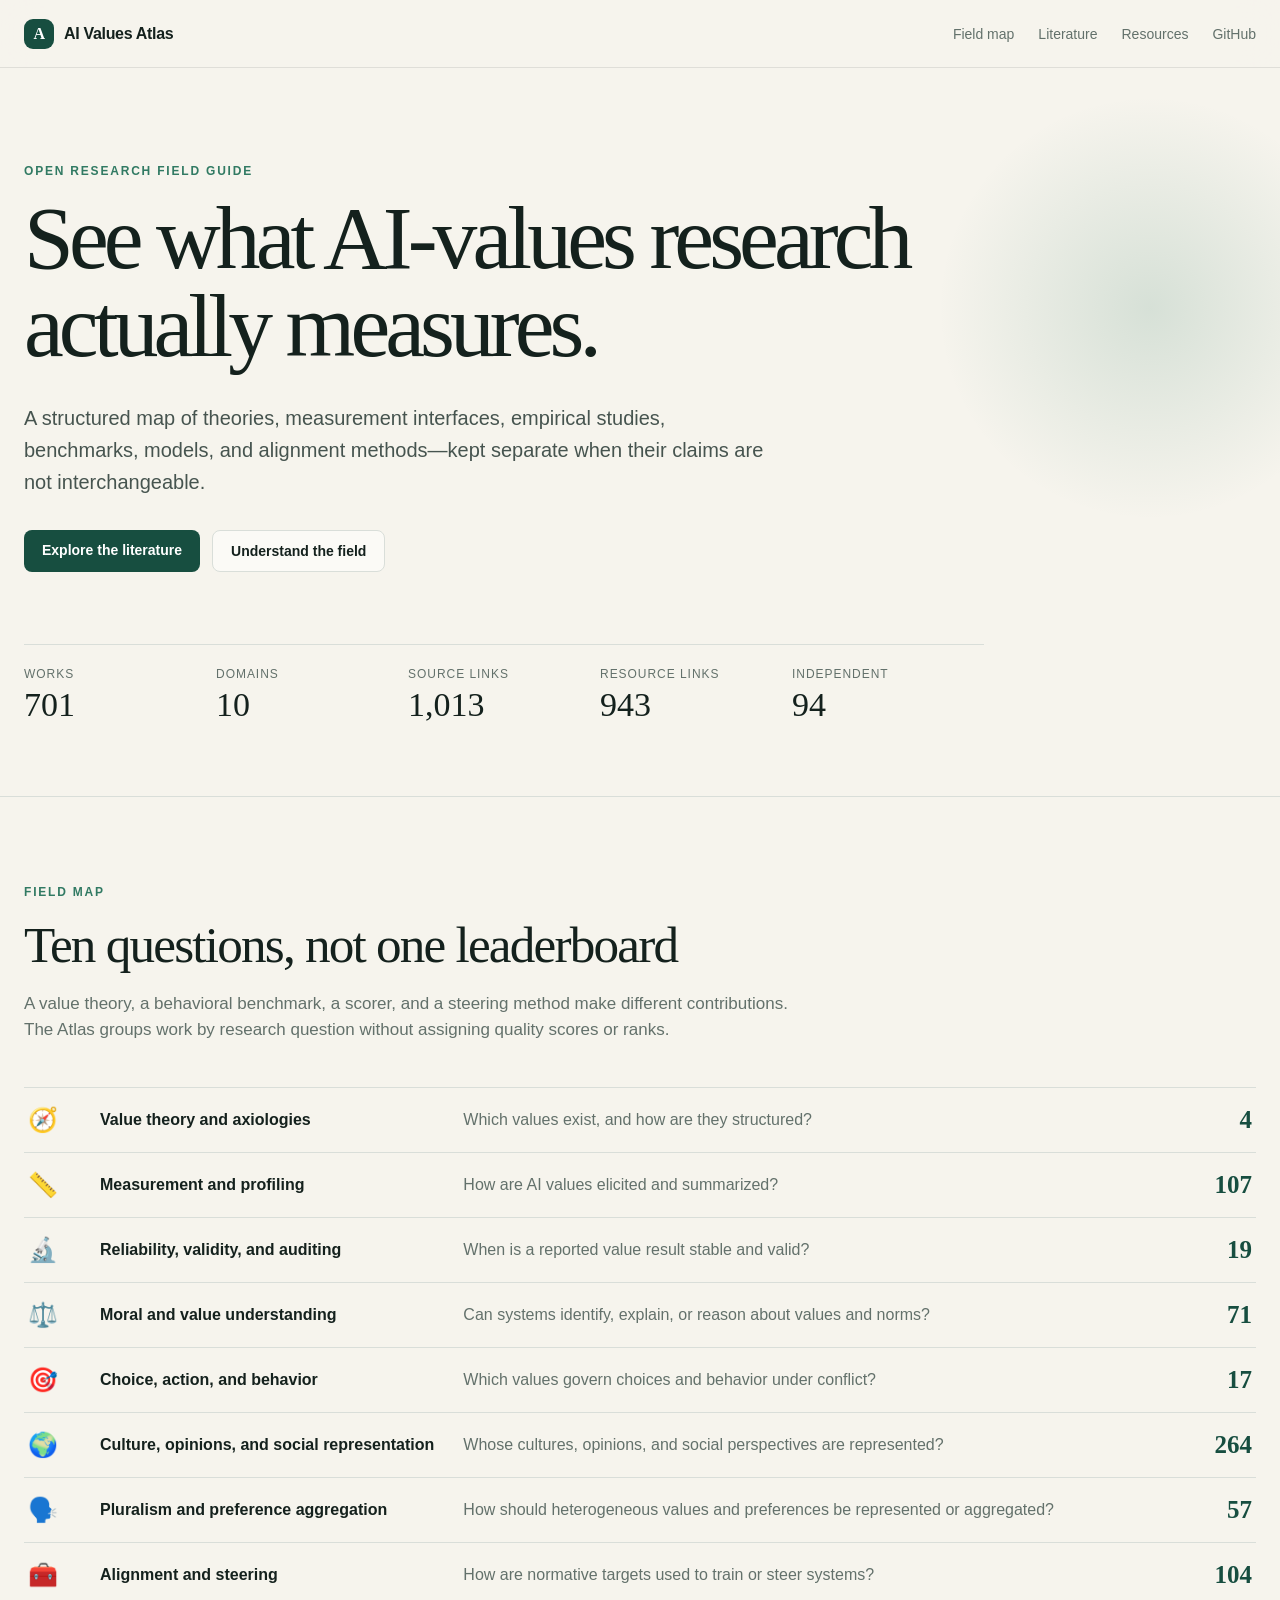
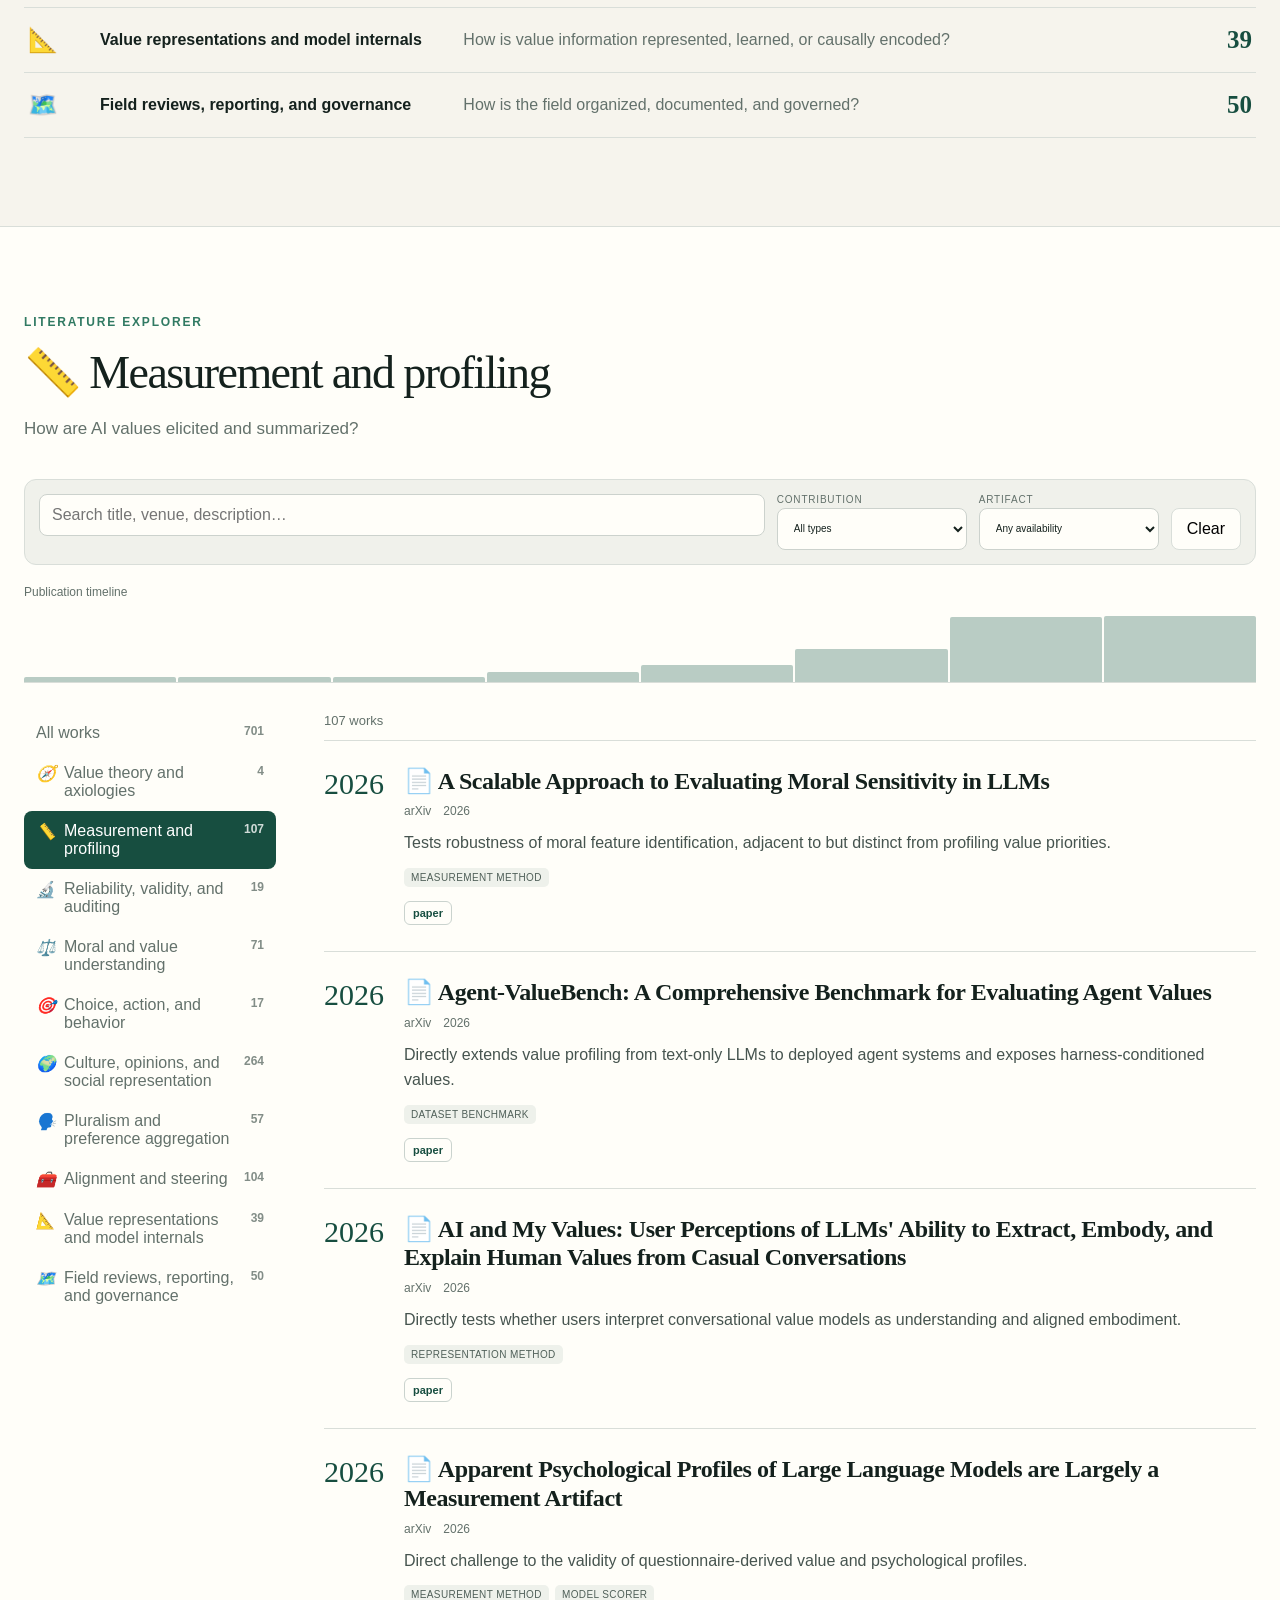
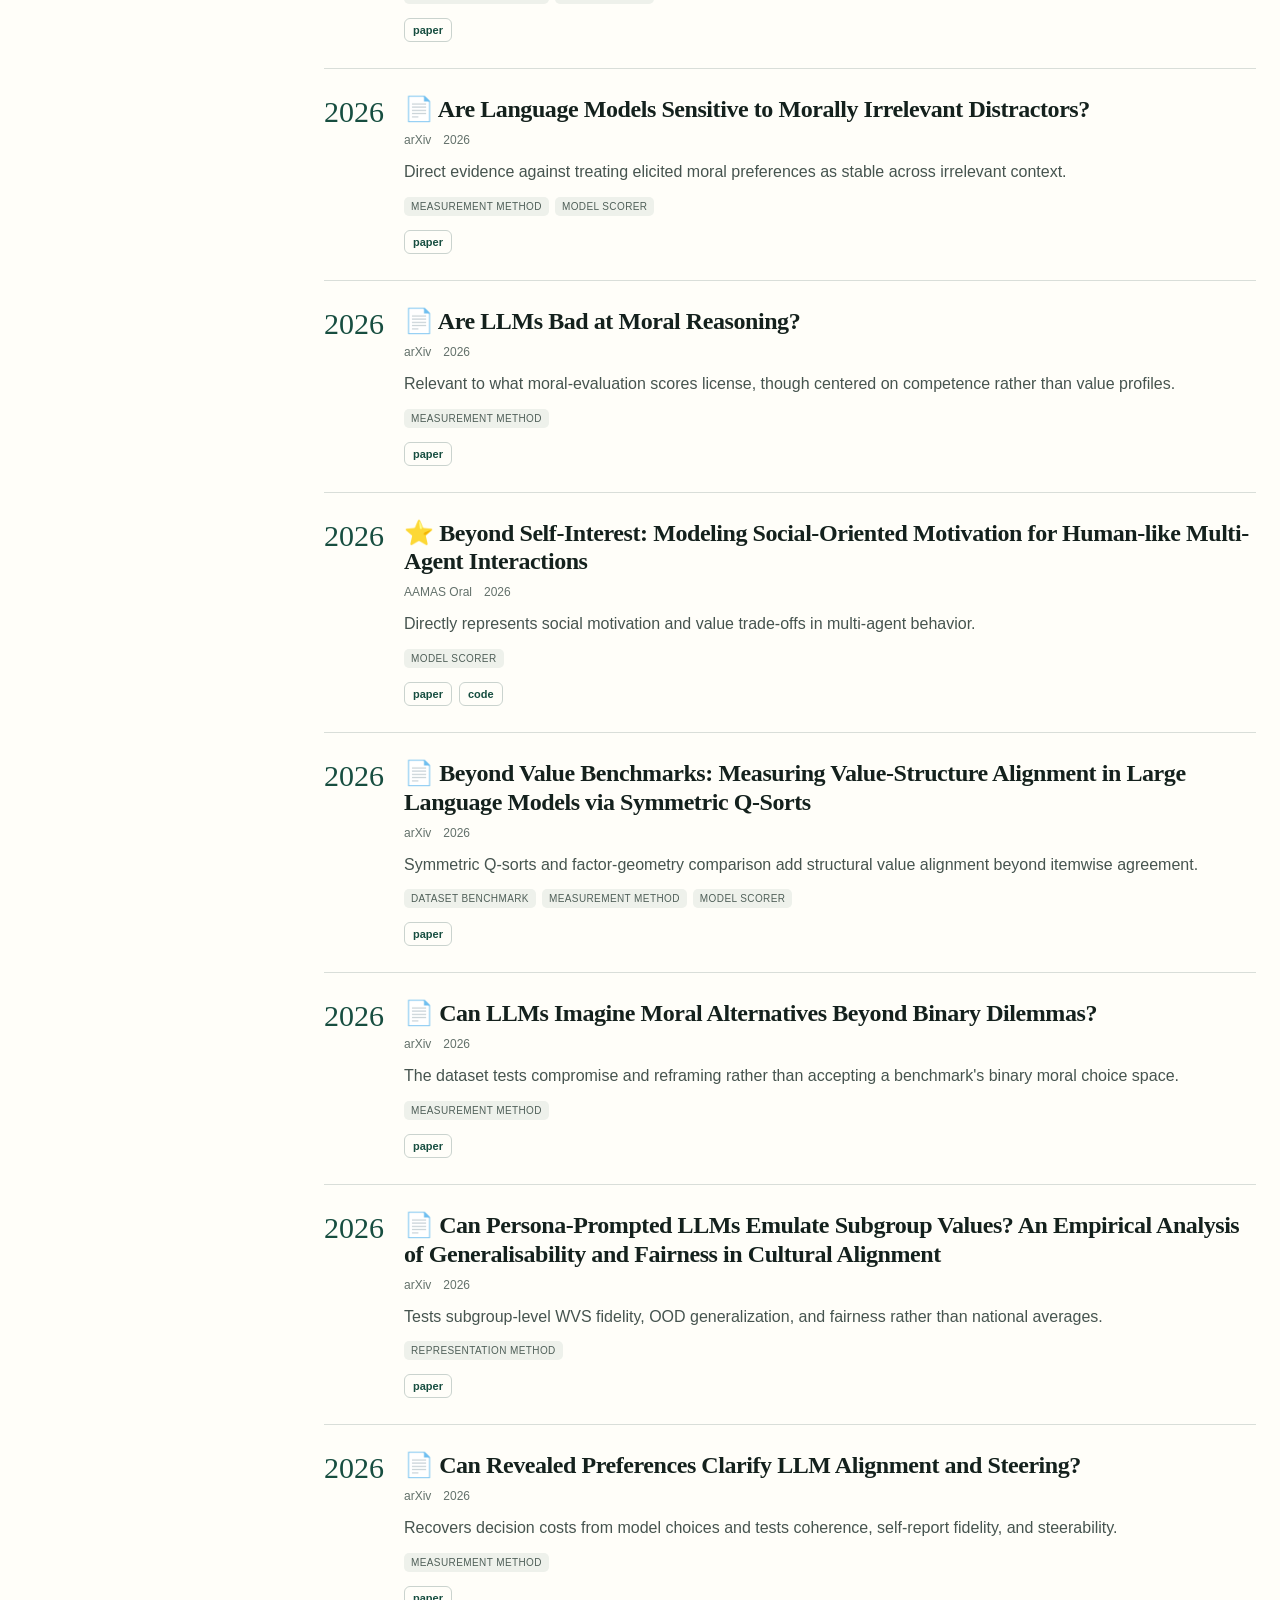
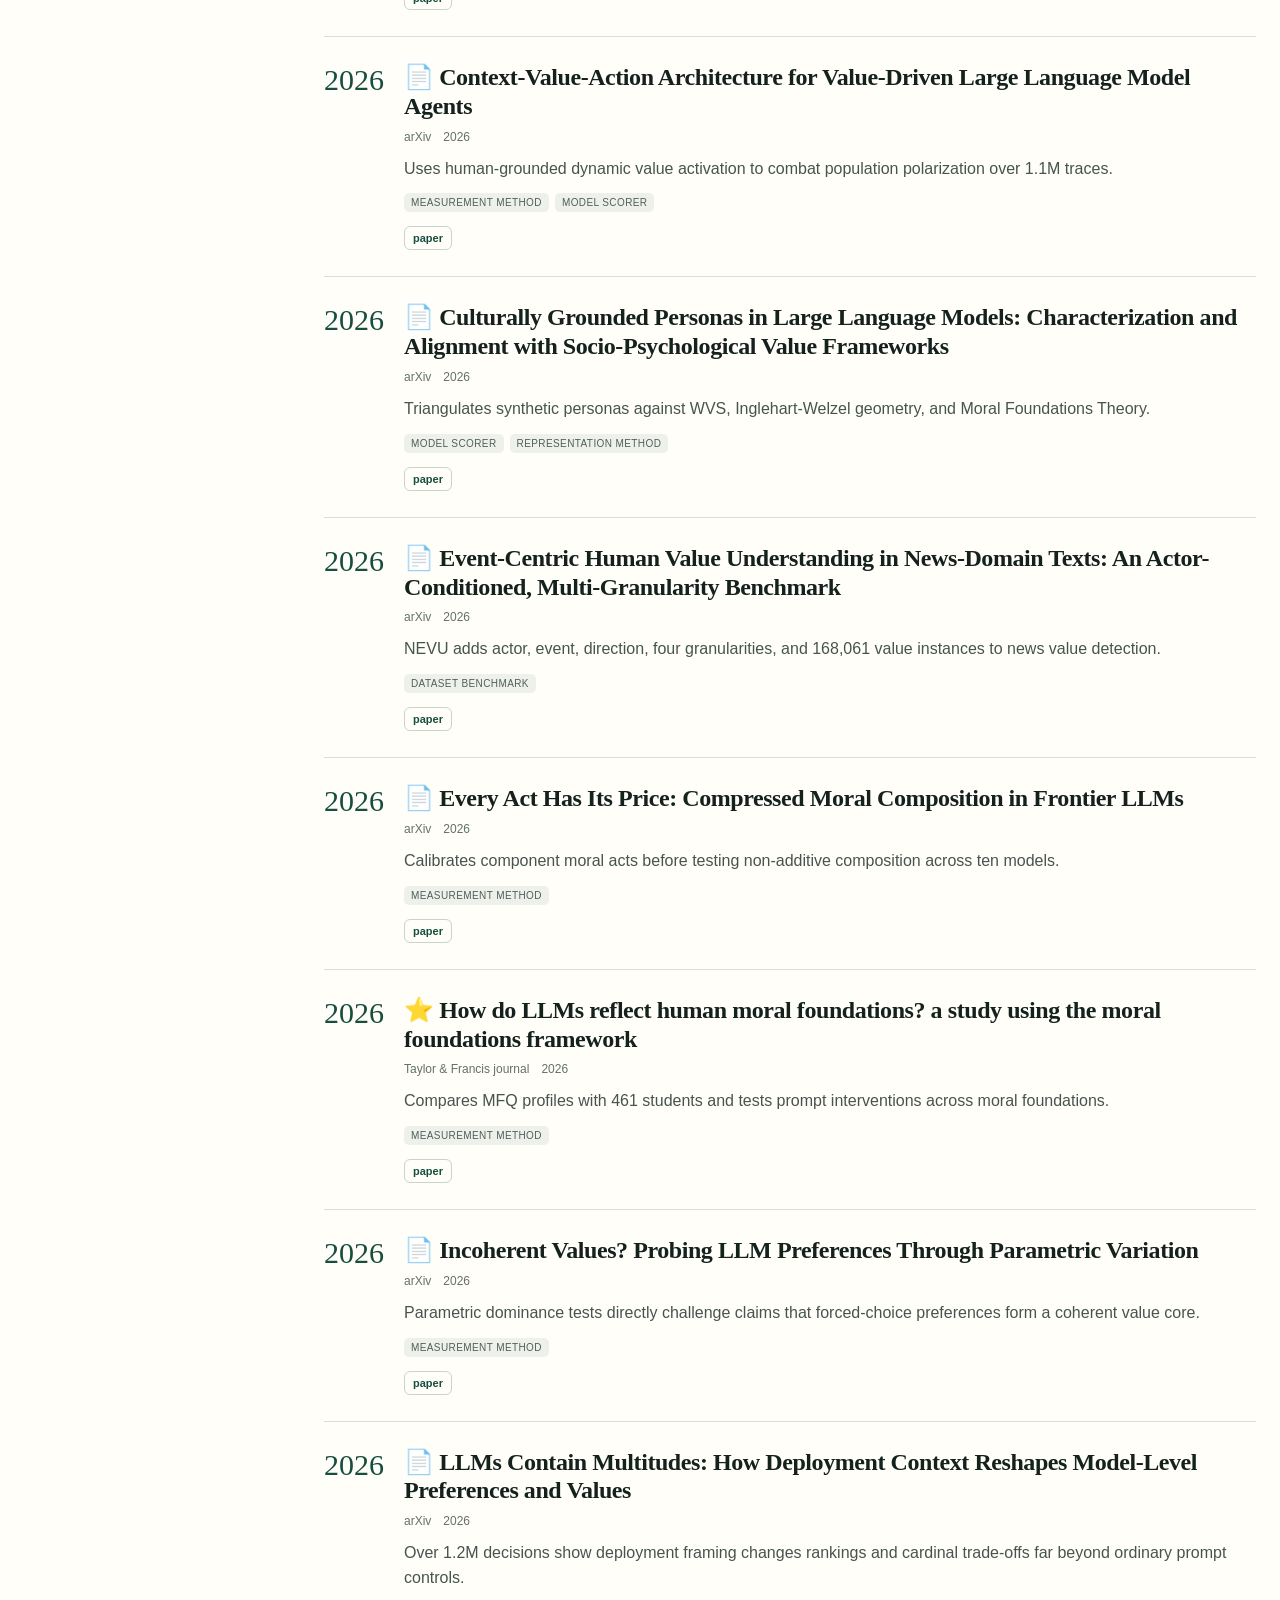
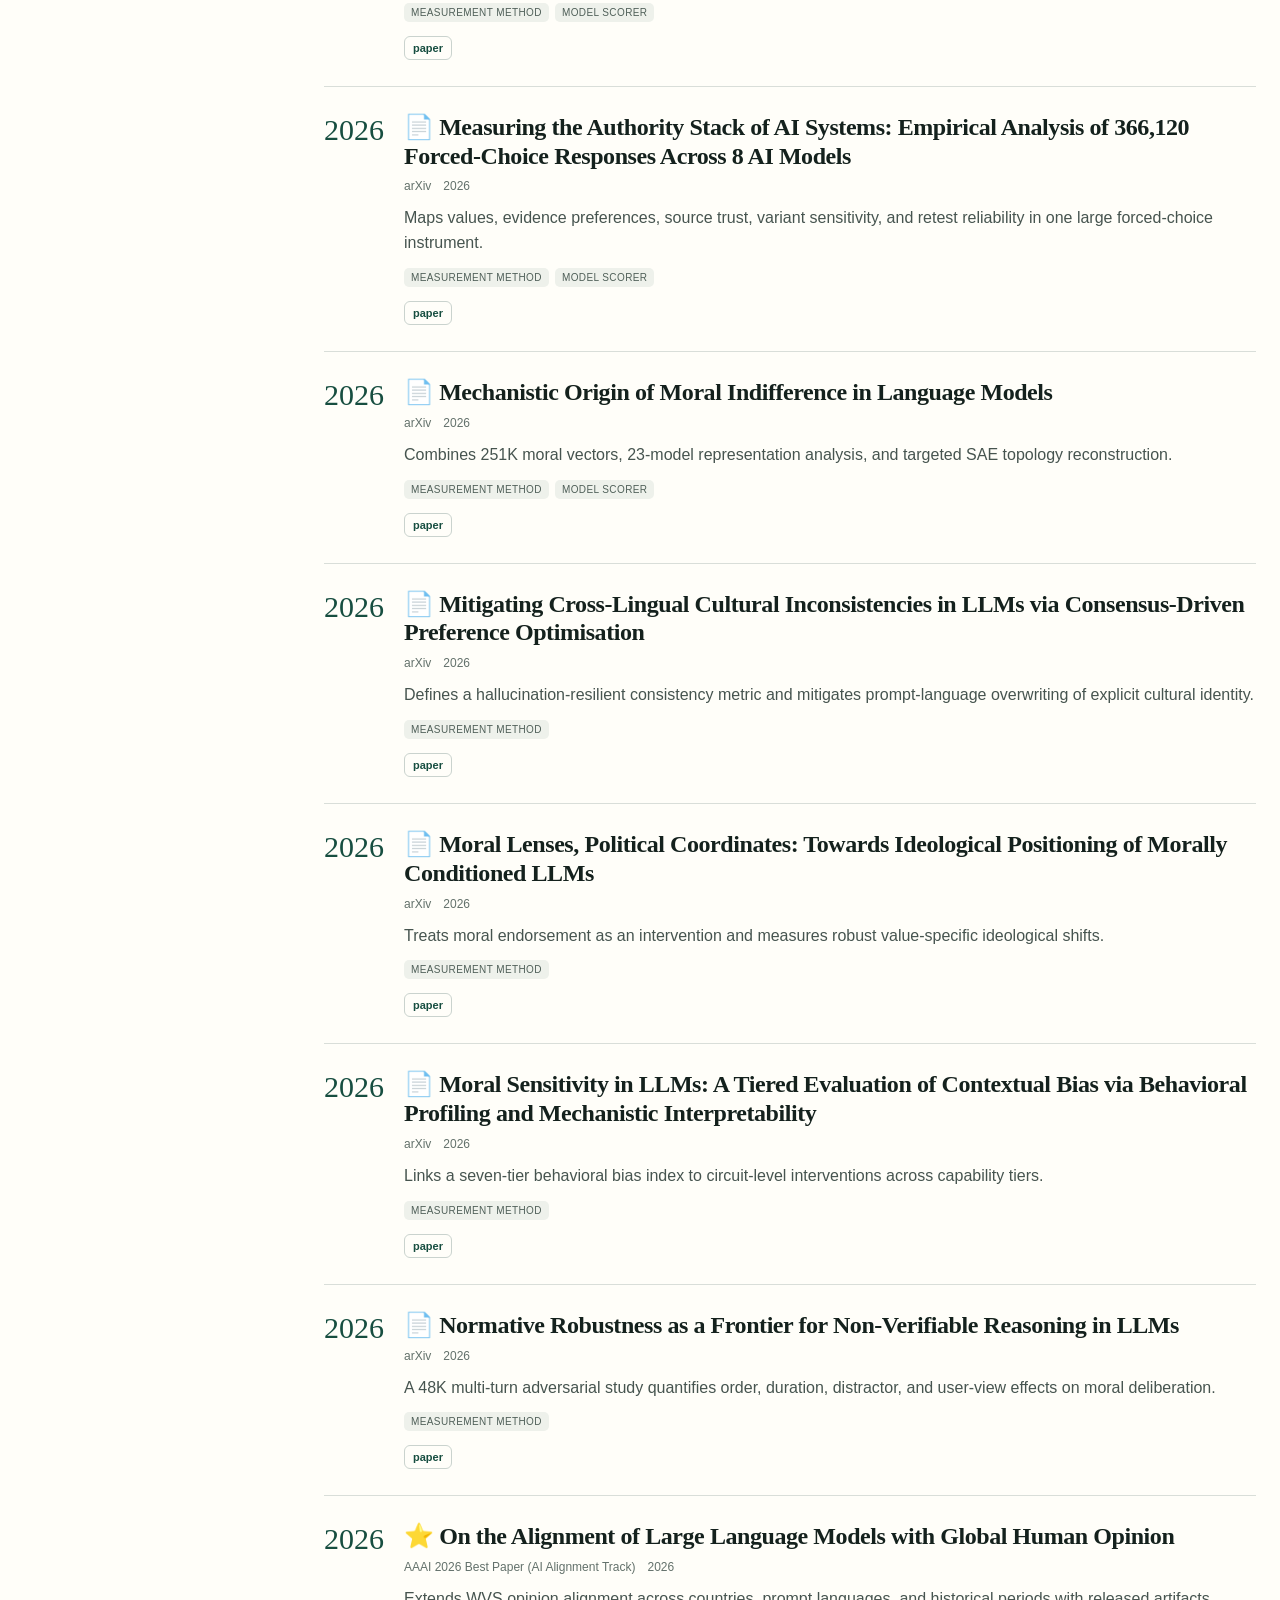
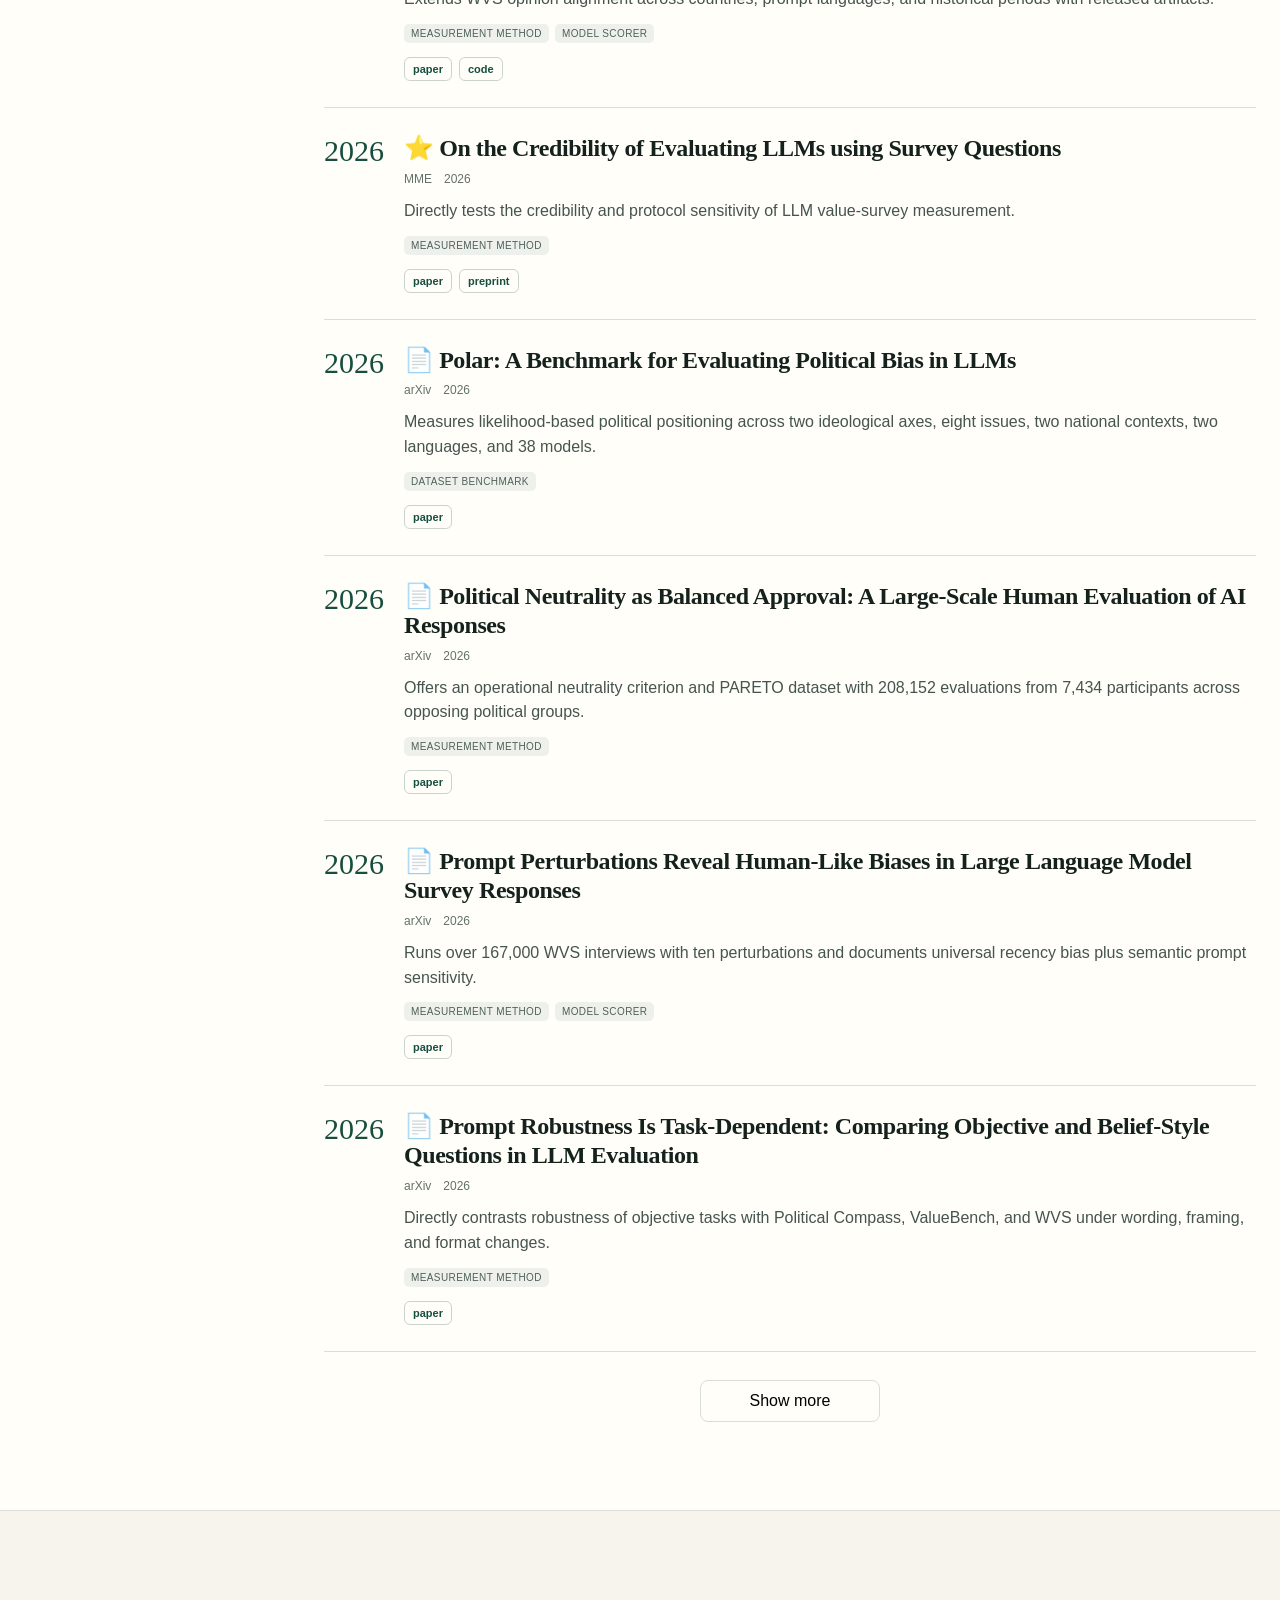
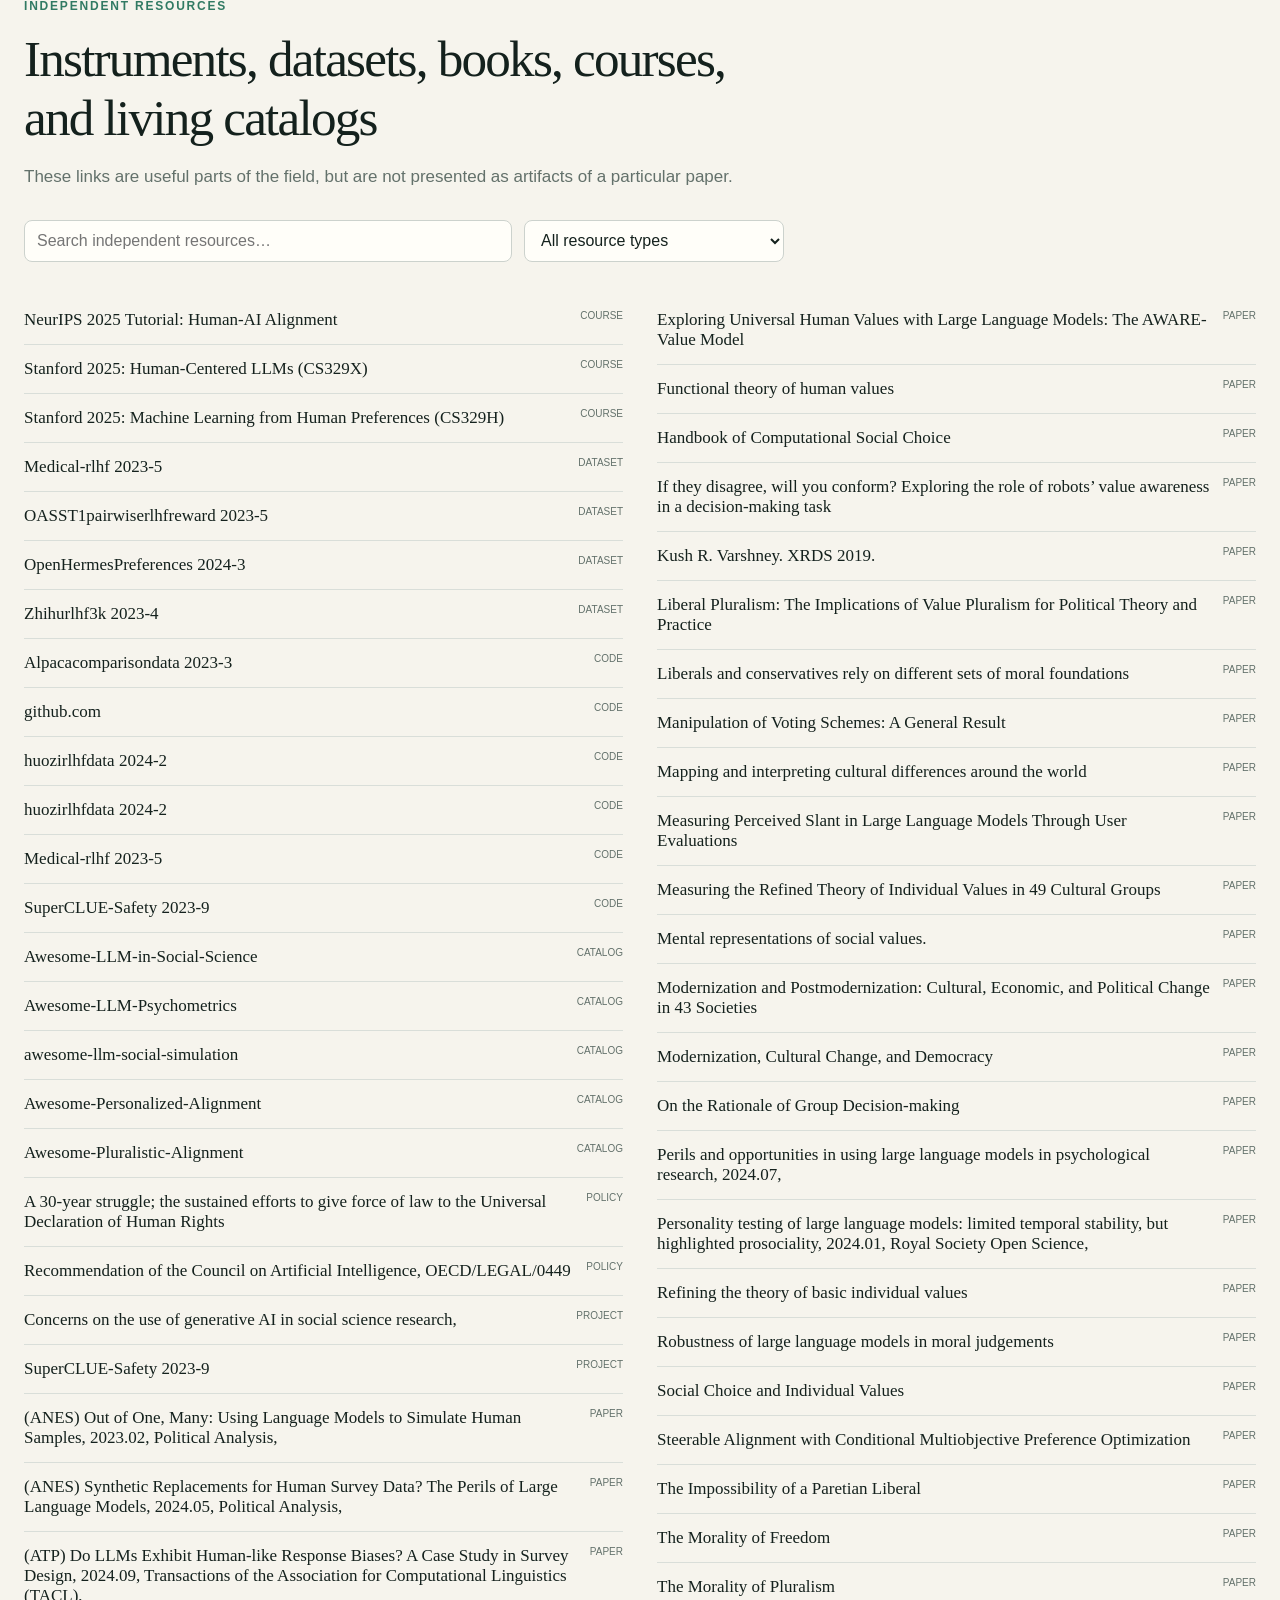
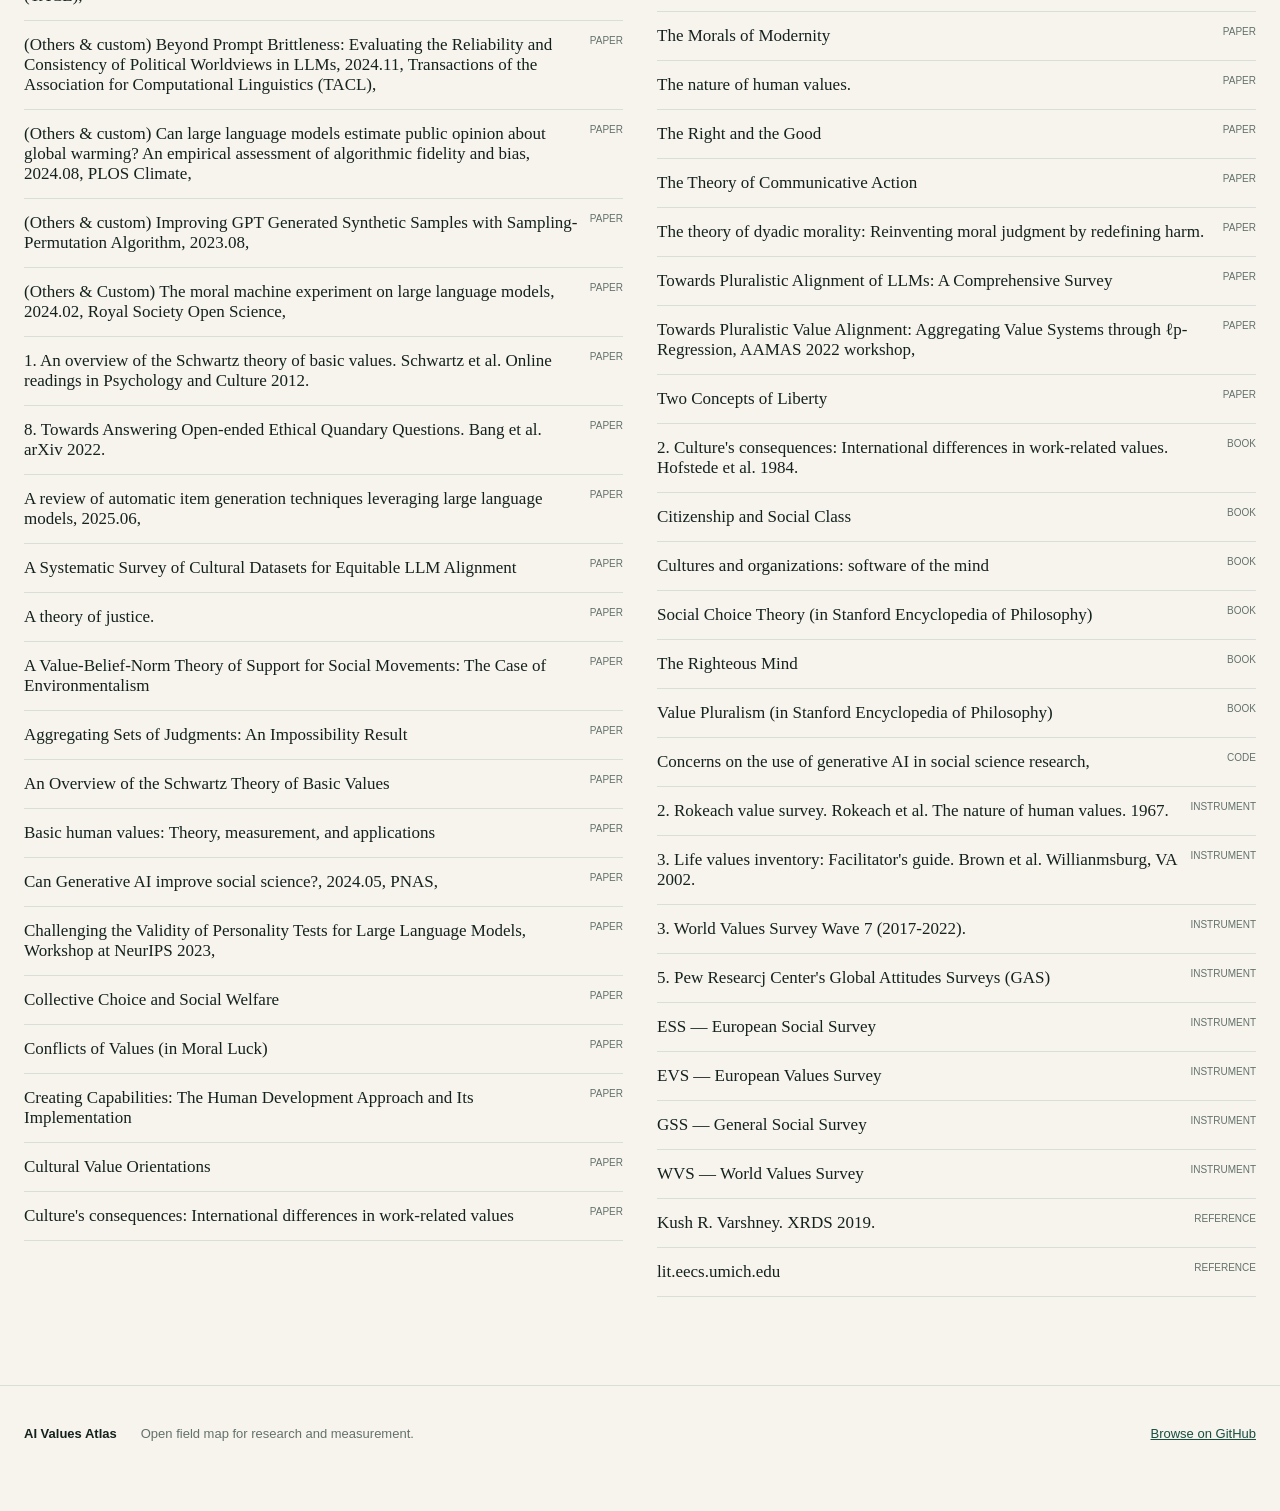
==== commit 9836a219: "Remove editorial scores and rankings" ====
--- a/site/index.html
+++ b/site/index.html
@@ -37,7 +37,7 @@
       <div class="section-intro">
         <p class="eyebrow">FIELD MAP</p>
         <h2>Ten questions, not one leaderboard</h2>
-        <p>A value theory, a behavioral benchmark, a scorer, and a steering method make different contributions. Rankings stay inside the research question where comparison is meaningful.</p>
+        <p>A value theory, a behavioral benchmark, a scorer, and a steering method make different contributions. The Atlas groups work by research question without assigning quality scores or ranks.</p>
       </div>
       <div id="domain-map" class="domain-map"></div>
     </section>
@@ -48,11 +48,6 @@
           <p class="eyebrow">LITERATURE EXPLORER</p>
           <h2 id="domain-title">Research domain</h2>
           <p id="domain-question" class="domain-question"></p>
-        </div>
-        <div class="score-key" title="The domain score orders work within the selected research question.">
-          <span><i class="score-dot contribution"></i>Contribution 40%</span>
-          <span><i class="score-dot relevance"></i>Relevance 35%</span>
-          <span><i class="score-dot influence"></i>Influence 25%</span>
         </div>
       </div>
 
--- a/site/styles.css
+++ b/site/styles.css
@@ -64,12 +64,6 @@
 .explorer-head { display: flex; align-items: end; justify-content: space-between; gap: 30px; }
 .explorer-head h2 { font-size: 46px; }
 .domain-question { margin-bottom: 0; }
-.score-key { display: flex; flex-wrap: wrap; justify-content: end; gap: 12px; max-width: 440px; color: var(--muted); font-size: 12px; }
-.score-key span { white-space: nowrap; }
-.score-dot { display: inline-block; width: 8px; height: 8px; margin-right: 5px; border-radius: 50%; }
-.score-dot.contribution { background: var(--green); }
-.score-dot.relevance { background: var(--orange); }
-.score-dot.influence { background: var(--violet); }
 .controls { display: grid; grid-template-columns: minmax(260px, 1fr) 190px 180px auto; gap: 12px; margin-top: 36px; padding: 14px; background: #f0f1eb; border: 1px solid var(--line); border-radius: 12px; }
 .controls label:not(.search-control) { display: grid; grid-template-columns: 1fr; gap: 3px; color: var(--muted); font-size: 10px; text-transform: uppercase; letter-spacing: .08em; }
 input, select { width: 100%; min-height: 42px; padding: 9px 12px; border: 1px solid #ccd2cd; border-radius: 8px; color: var(--ink); background: var(--surface); outline: none; }
@@ -94,9 +88,9 @@
 .domain-nav .nav-name { display: flex; gap: 8px; }
 .results-meta { display: flex; justify-content: space-between; min-height: 28px; color: var(--muted); font-size: 13px; border-bottom: 1px solid var(--line); }
 .work-list { margin: 0; padding: 0; list-style: none; }
-.work-row { display: grid; grid-template-columns: 58px minmax(0,1fr) 175px; gap: 22px; padding: 26px 0; border-bottom: 1px solid var(--line); }
-.rank { color: var(--green); font-family: Georgia, serif; font-size: 30px; }
-.rank small { display: block; margin-top: 3px; color: var(--muted); font-family: inherit; font-size: 11px; }
+.work-row { display: grid; grid-template-columns: 58px minmax(0,1fr); gap: 22px; padding: 26px 0; border-bottom: 1px solid var(--line); }
+.year-mark { color: var(--green); font-family: Georgia, serif; font-size: 30px; }
+.year-mark small { display: block; margin-top: 3px; color: var(--muted); font-family: inherit; font-size: 11px; }
 .work-title { margin: 0; font-family: Georgia, serif; font-size: 24px; line-height: 1.2; letter-spacing: -.018em; }
 .work-title a { text-decoration: none; }
 .work-title a:hover { text-decoration: underline; text-decoration-thickness: 1px; text-underline-offset: 3px; }
@@ -110,15 +104,6 @@
 .release-note { margin-top: 12px; }
 .release-note summary { color: var(--green-2); font-size: 12px; cursor: pointer; }
 .release-note p { margin: 8px 0 0; color: var(--muted); font-size: 12px; line-height: 1.5; }
-.score-panel { padding-left: 18px; border-left: 1px solid var(--line); }
-.domain-score { font-family: Georgia, serif; font-size: 35px; }
-.domain-score small { color: var(--muted); font-family: inherit; font-size: 13px; }
-.score-row { margin-top: 12px; }
-.score-row label { display: flex; justify-content: space-between; color: var(--muted); font-size: 10px; text-transform: uppercase; letter-spacing: .05em; }
-.track { height: 4px; margin-top: 5px; background: #e4e7e2; border-radius: 10px; overflow: hidden; }
-.track i { display: block; width: var(--w); height: 100%; background: var(--green); }
-.score-row.relevance .track i { background: var(--orange); }
-.score-row.influence .track i { background: var(--violet); }
 .load-more { display: block; min-width: 180px; margin: 28px auto 0; padding: 11px 18px; border: 1px solid var(--line); border-radius: 8px; background: var(--surface); cursor: pointer; }
 .empty { padding: 50px 0; color: var(--muted); text-align: center; }
 
@@ -140,7 +125,6 @@
   .domain-map-row { grid-template-columns: 42px 1fr 54px; }
   .domain-map-row p { display: none; }
   .explorer-head { align-items: start; flex-direction: column; }
-  .score-key { justify-content: start; }
   .controls { grid-template-columns: 1fr 1fr; }
   .search-control { grid-column: 1 / -1; }
   .explorer-layout { grid-template-columns: 1fr; }
@@ -149,8 +133,6 @@
   .domain-nav { flex: 0 0 220px; }
   .all-works { flex-basis: 130px; }
   .work-row { grid-template-columns: 44px minmax(0,1fr); }
-  .score-panel { grid-column: 2; display: grid; grid-template-columns: repeat(3,1fr); gap: 12px; padding: 0; border: 0; }
-  .domain-score { grid-column: 1 / -1; }
   .resource-list { columns: 1; }
 }
 
@@ -162,9 +144,8 @@
   .section { padding-block: 64px; }
   .controls, .resource-controls { grid-template-columns: 1fr; }
   .work-row { grid-template-columns: 1fr; gap: 8px; }
-  .rank { font-size: 20px; }
-  .rank small { display: inline; }
-  .score-panel { grid-column: 1; }
+  .year-mark { font-size: 20px; }
+  .year-mark small { display: inline; }
   footer { flex-direction: column; }
   footer a { margin-left: 0; }
 }
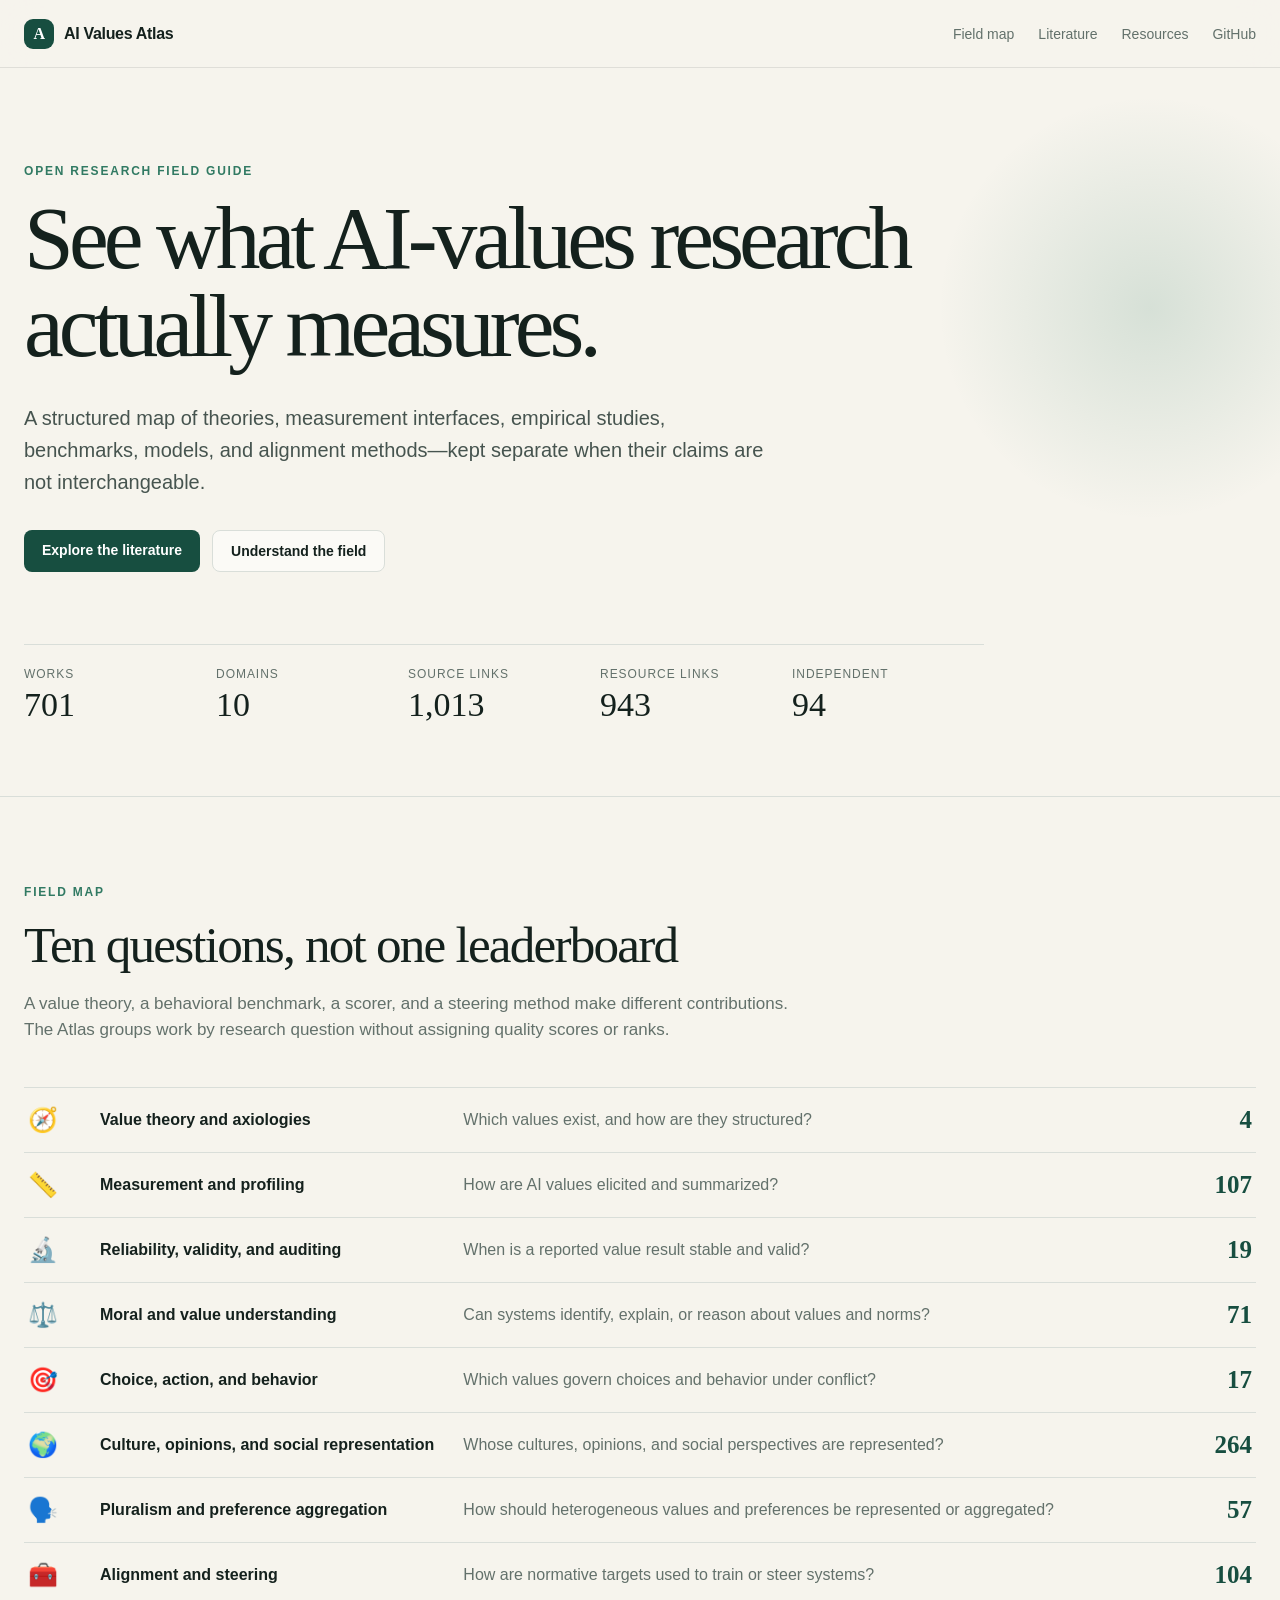
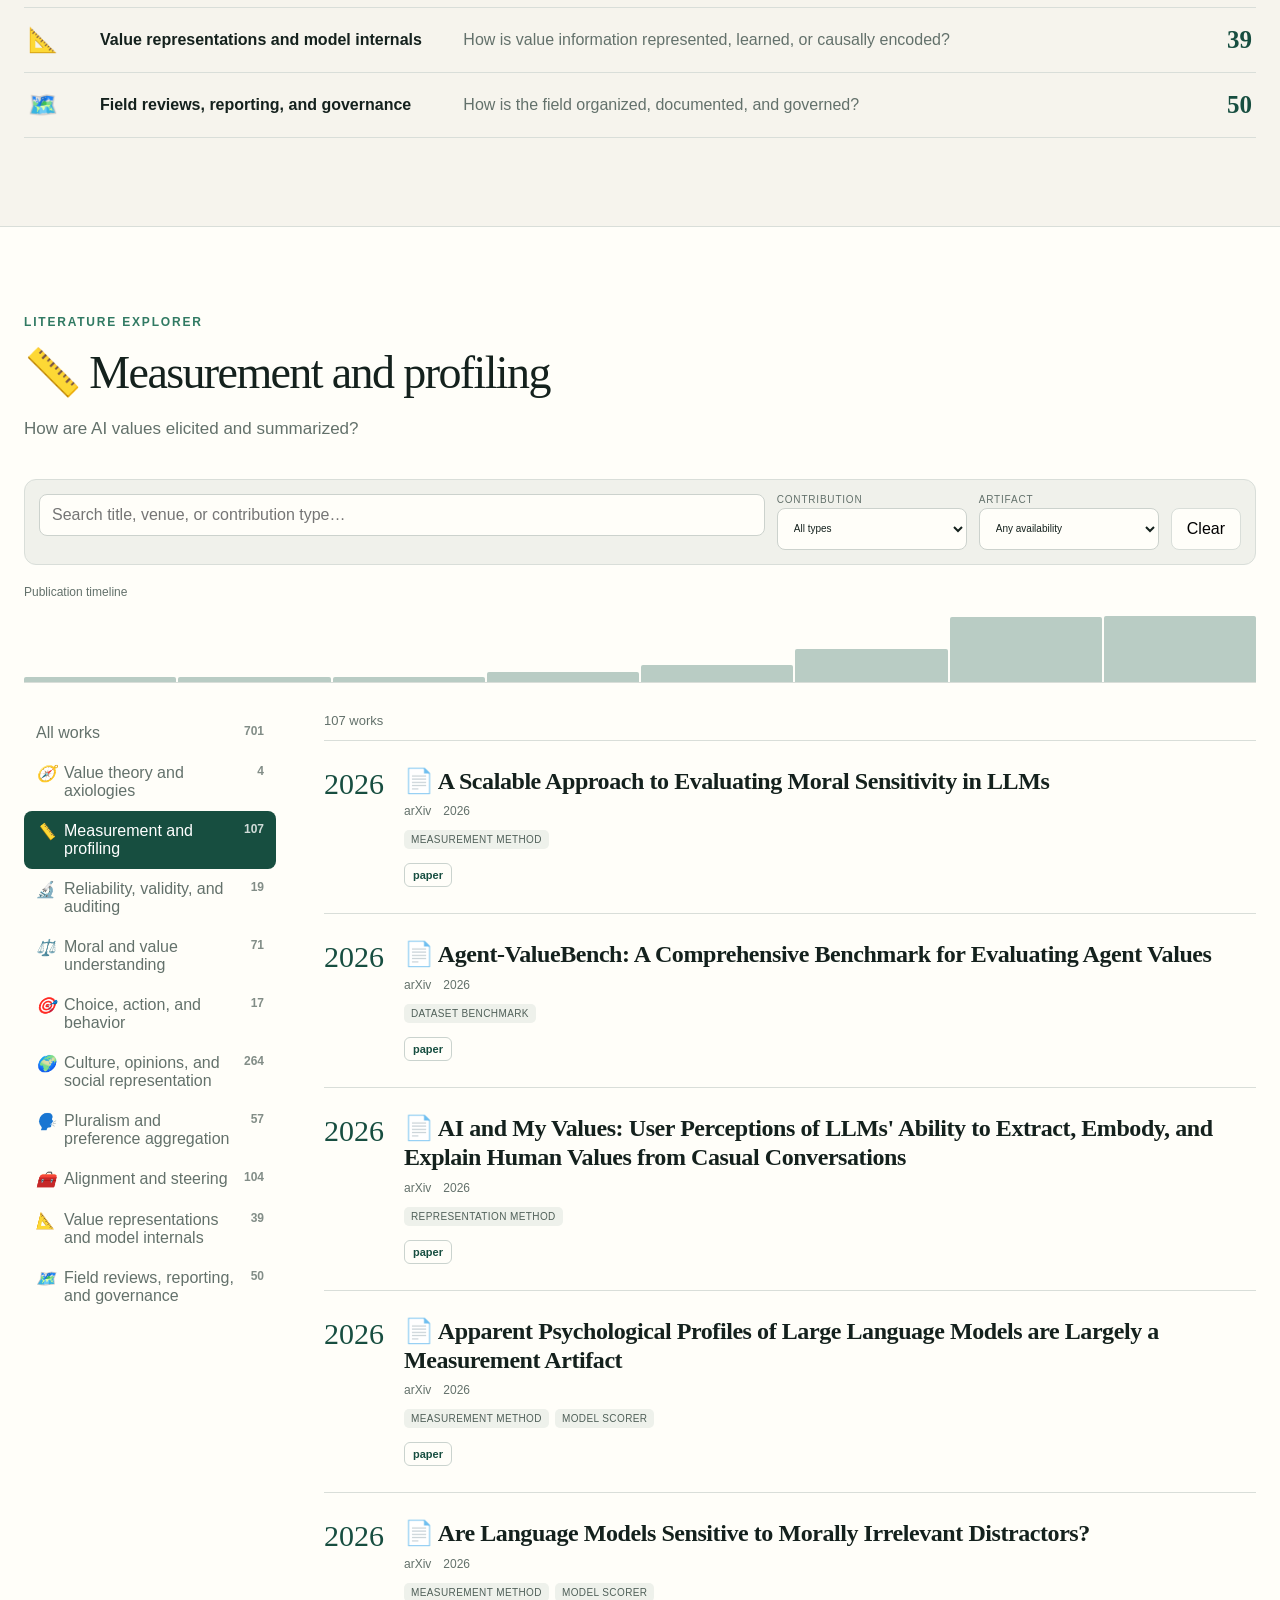
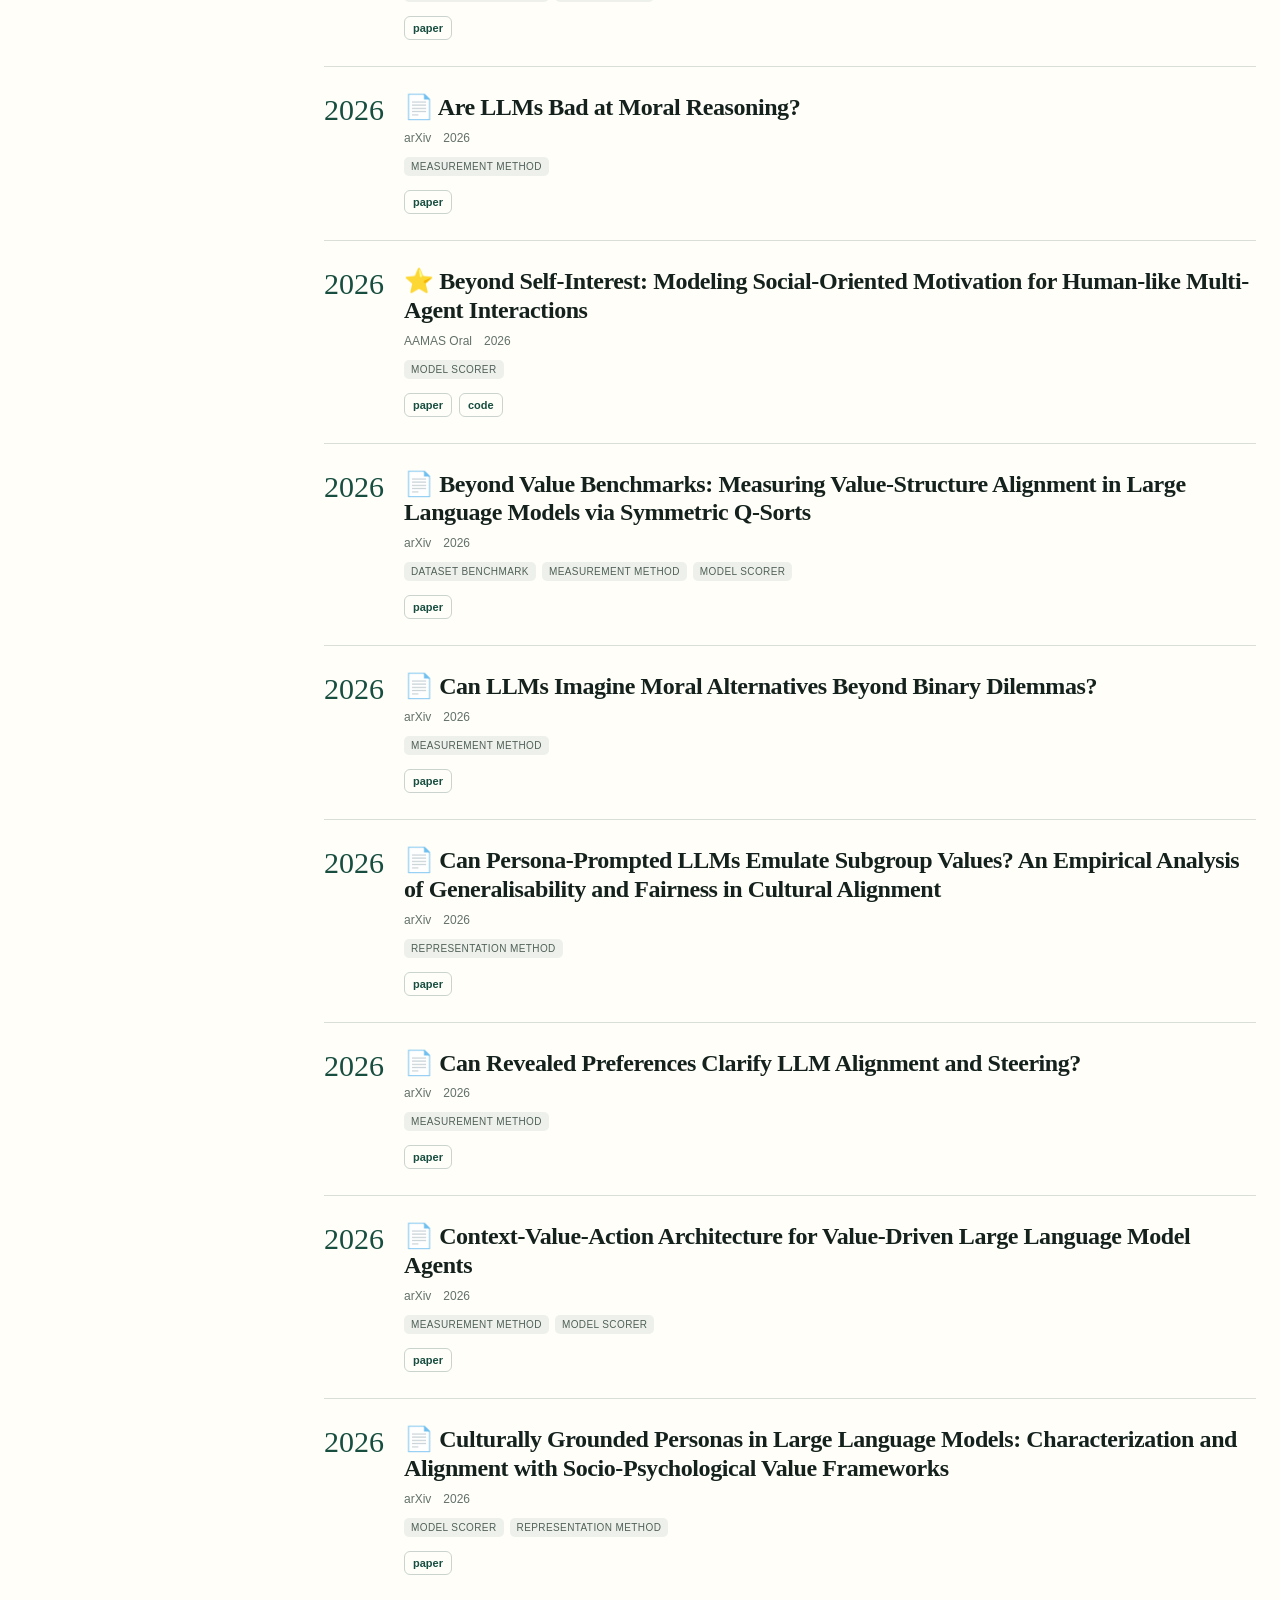
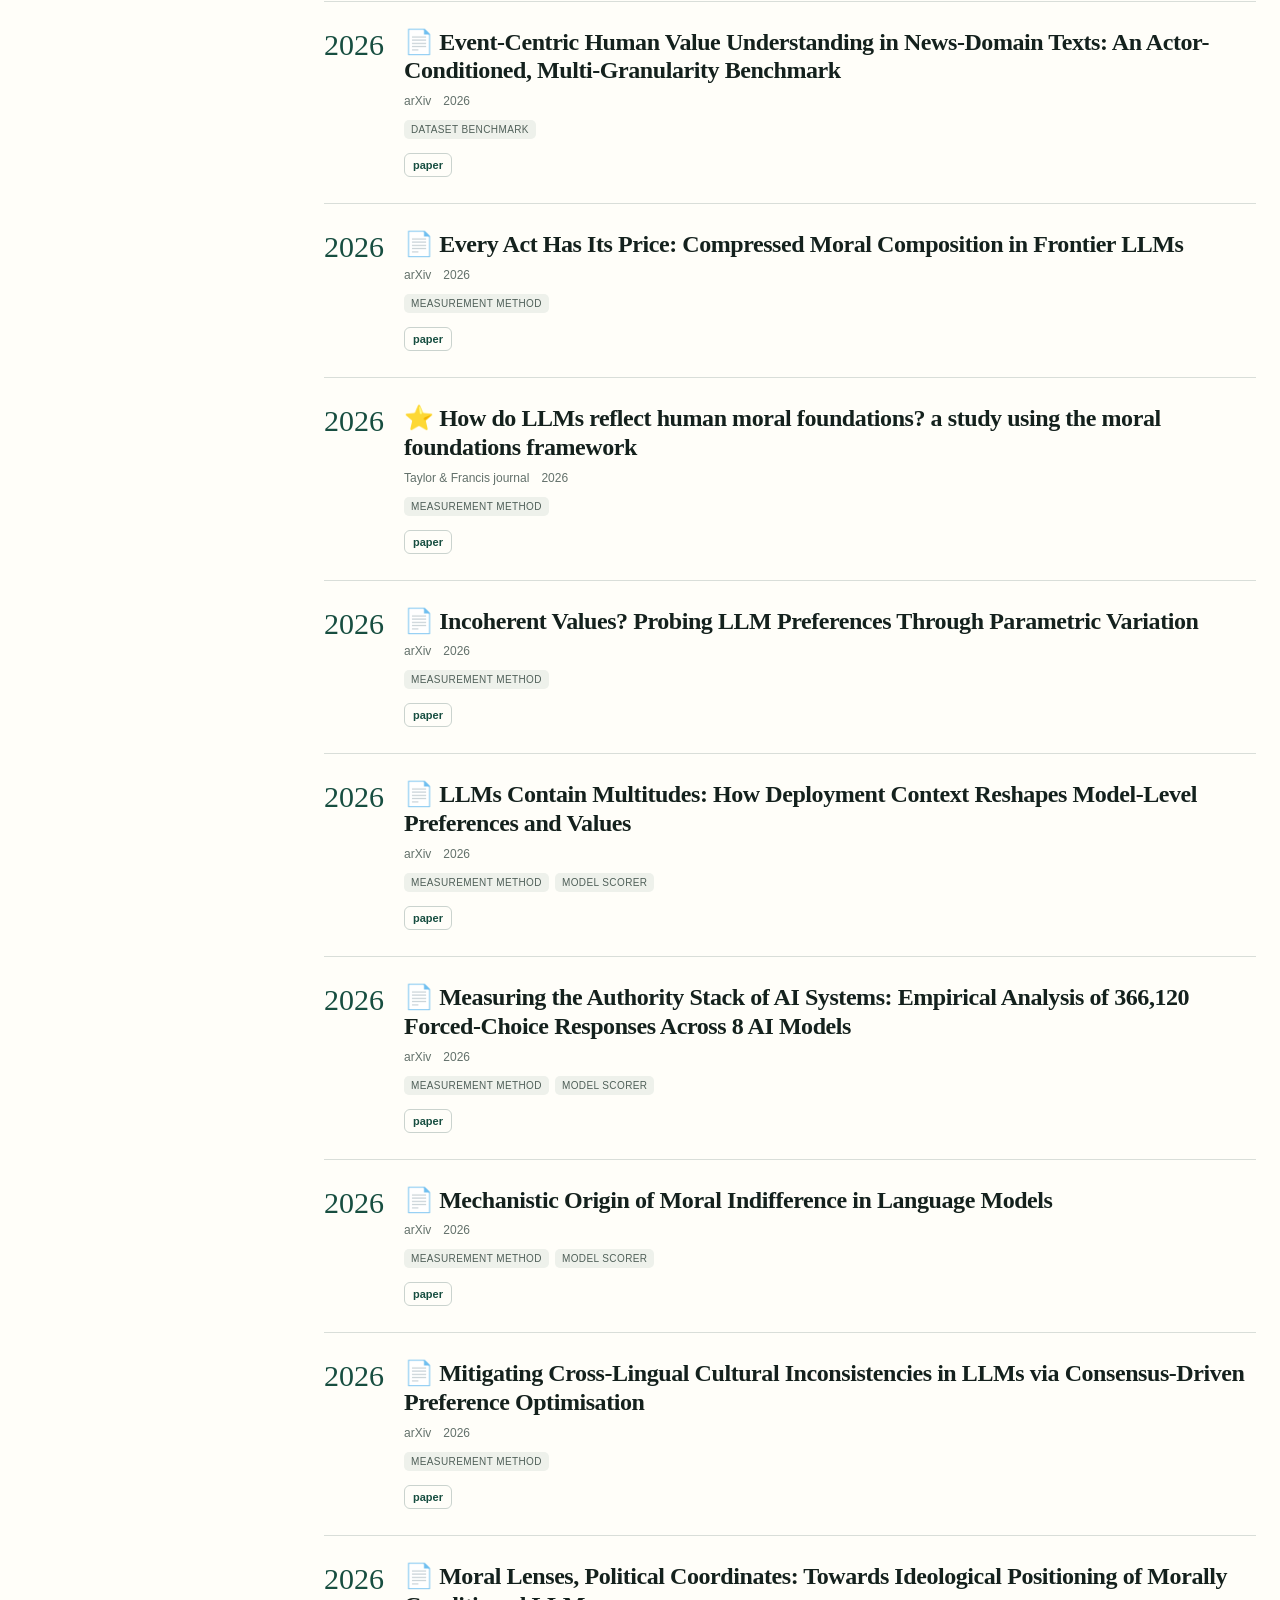
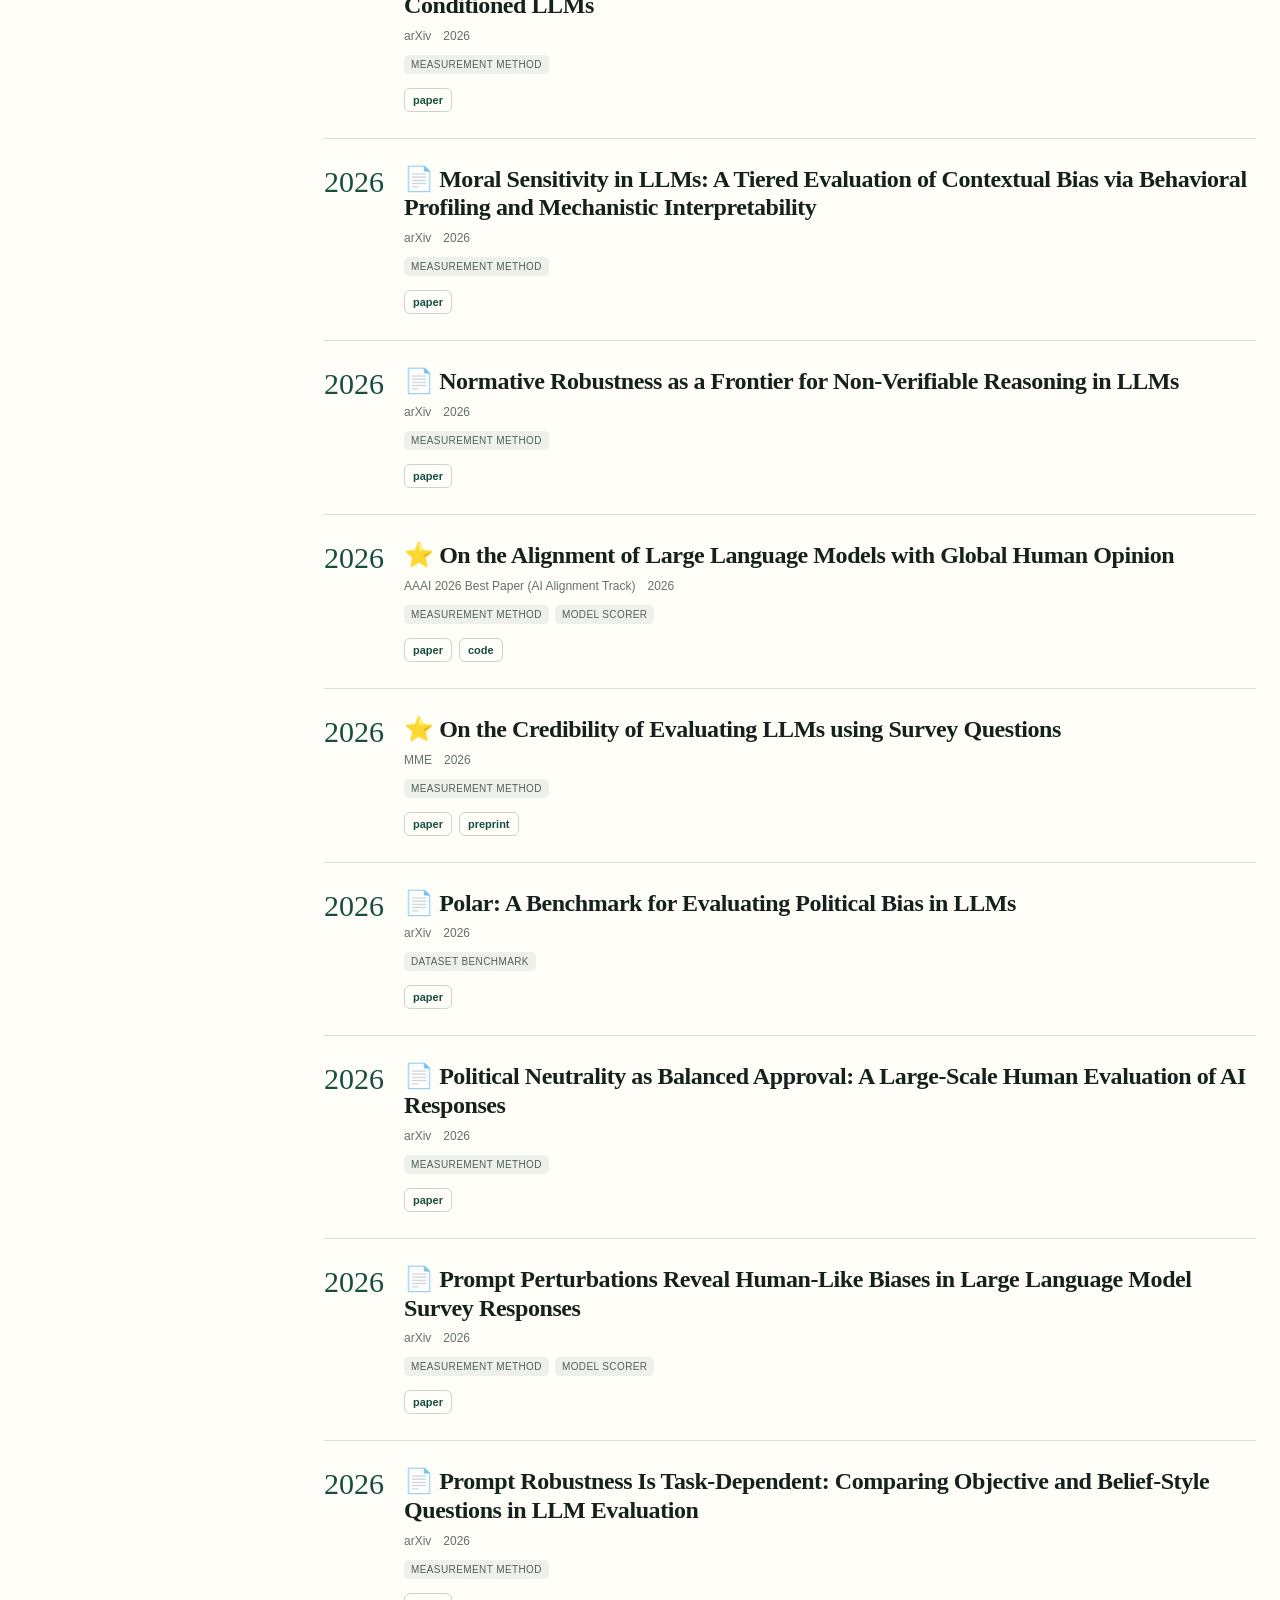
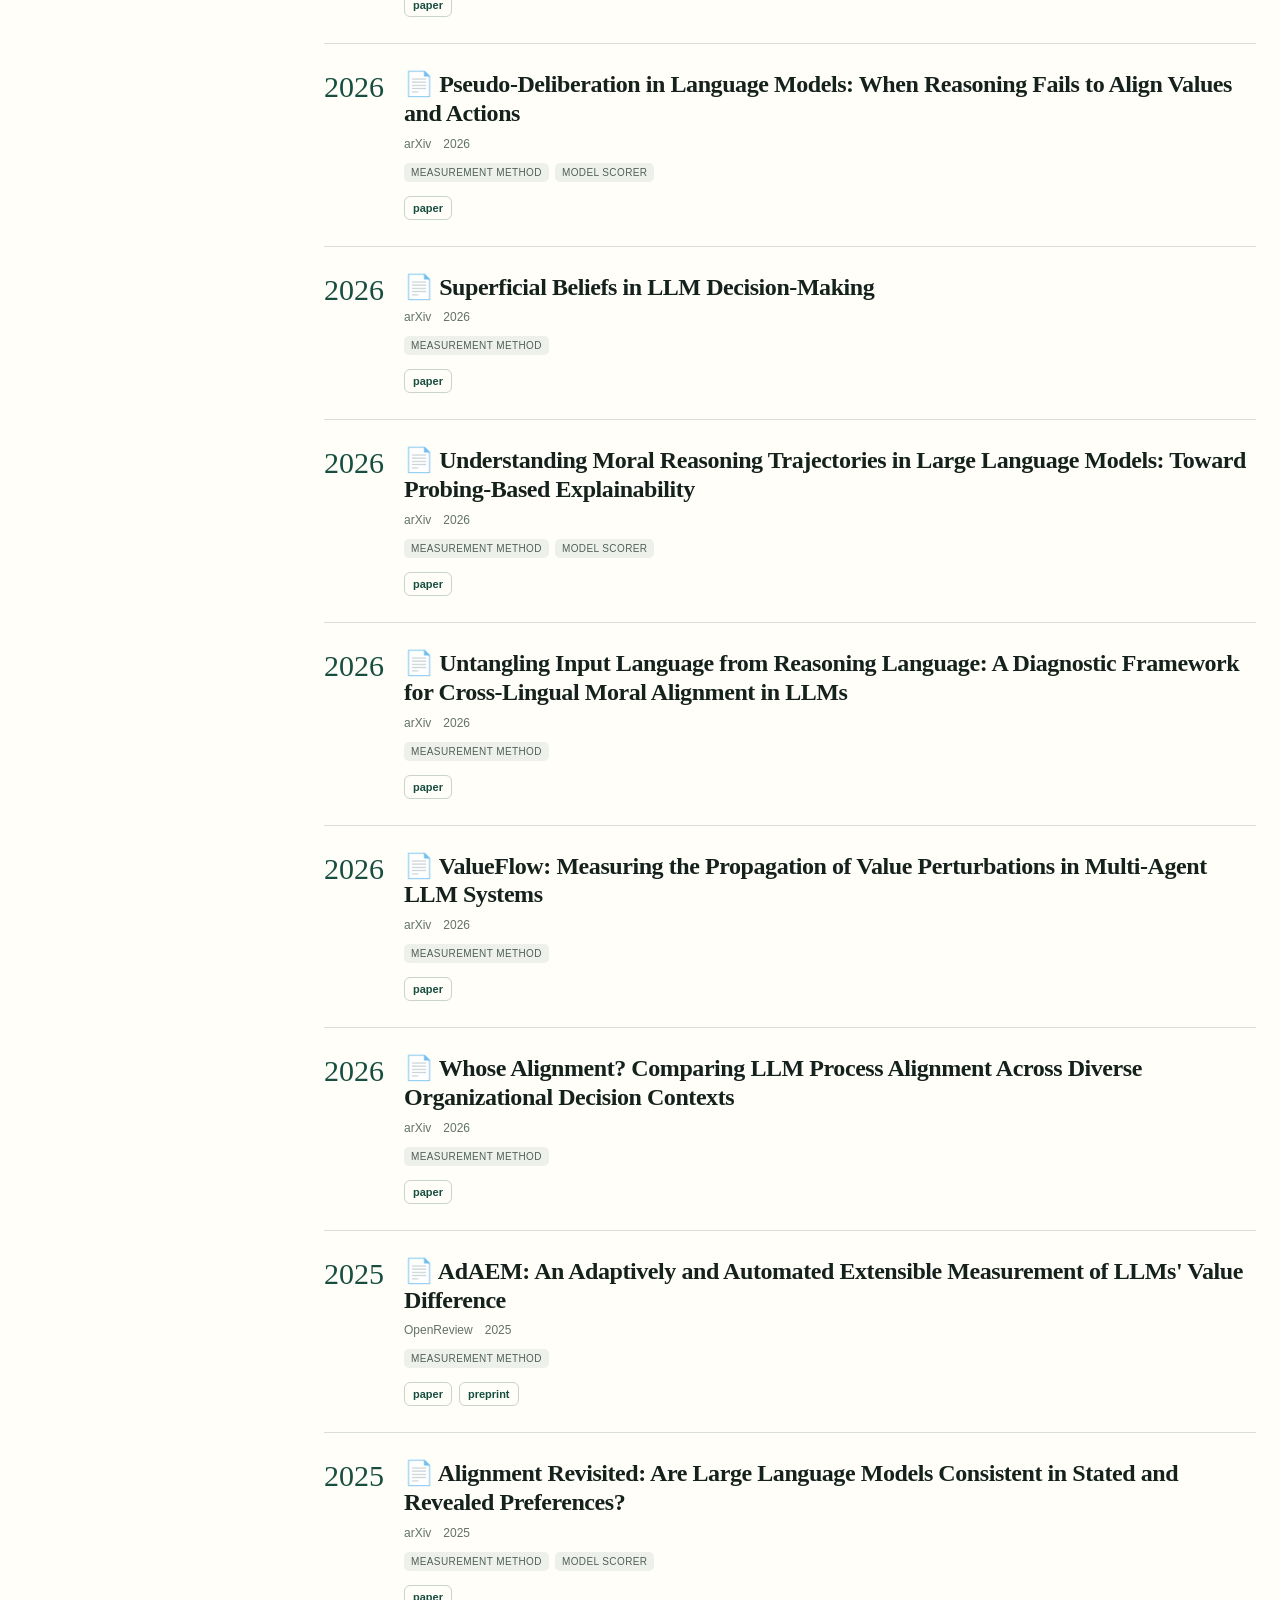
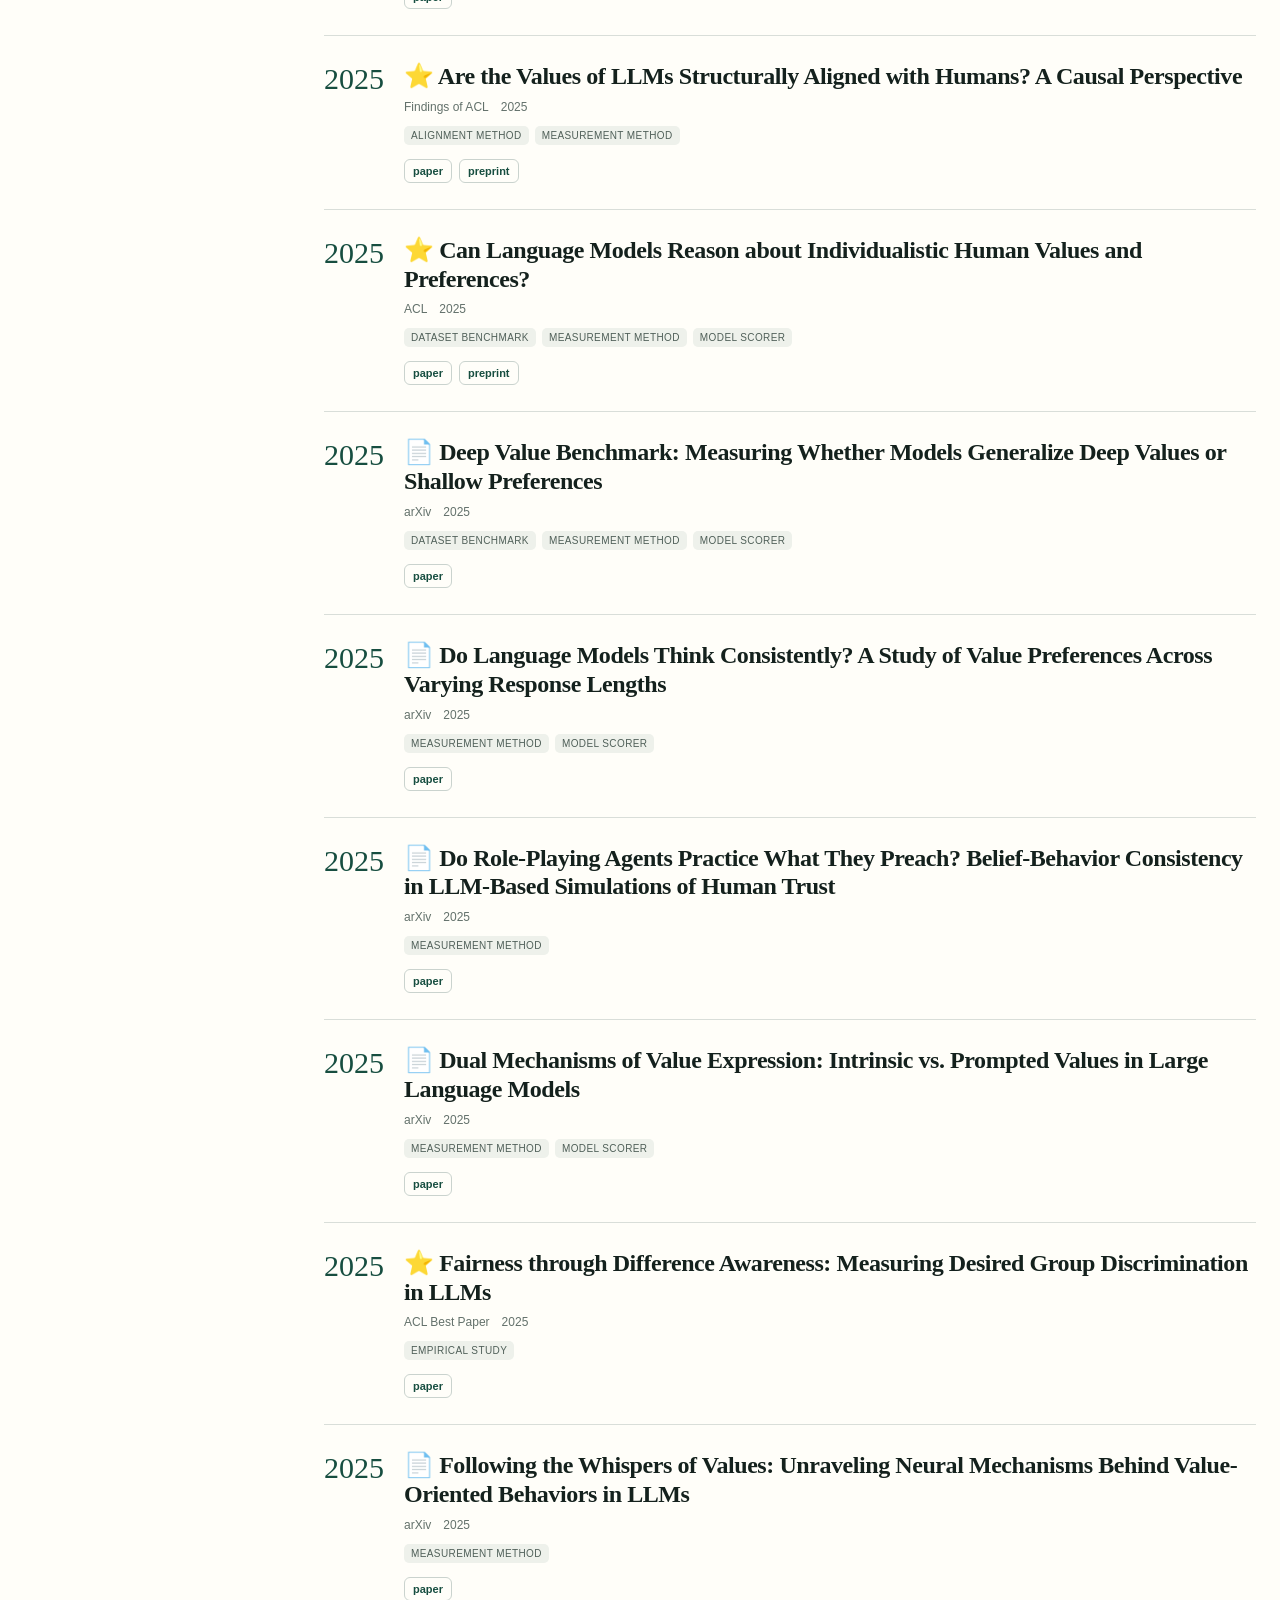
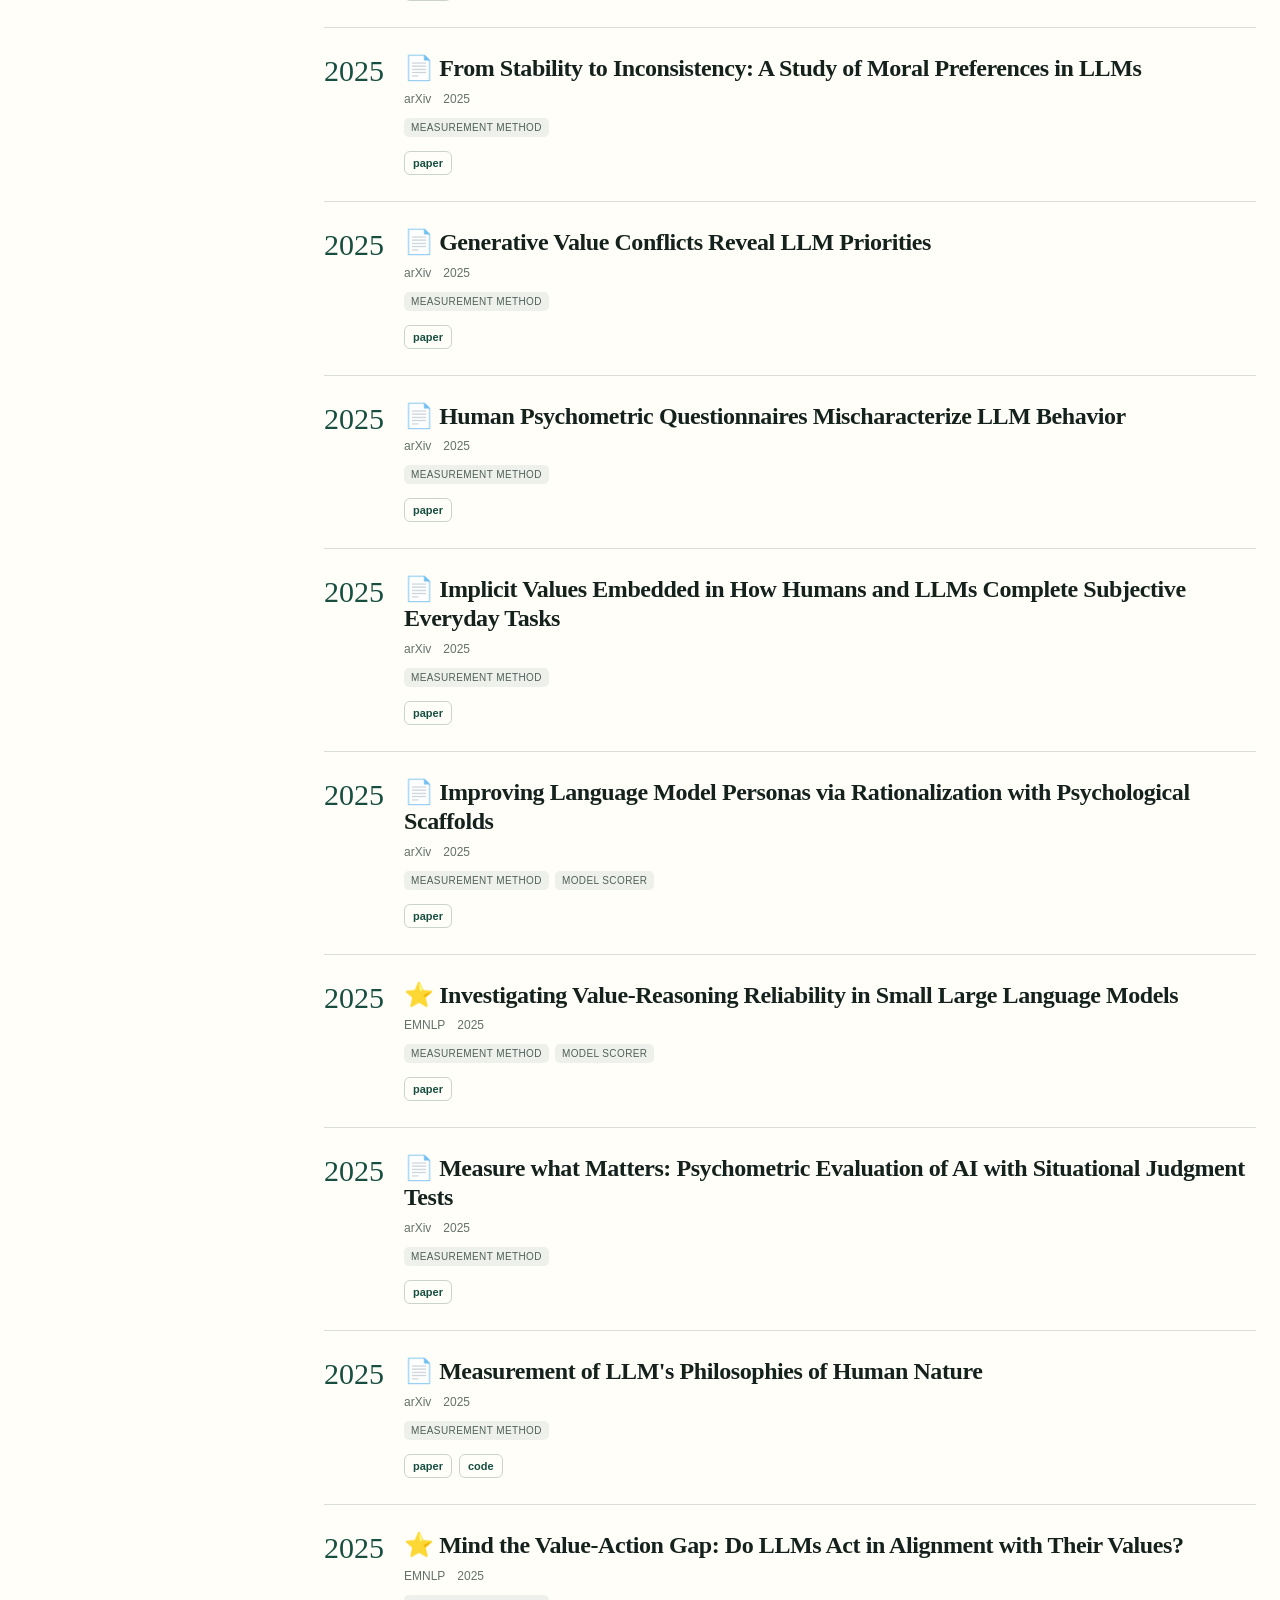
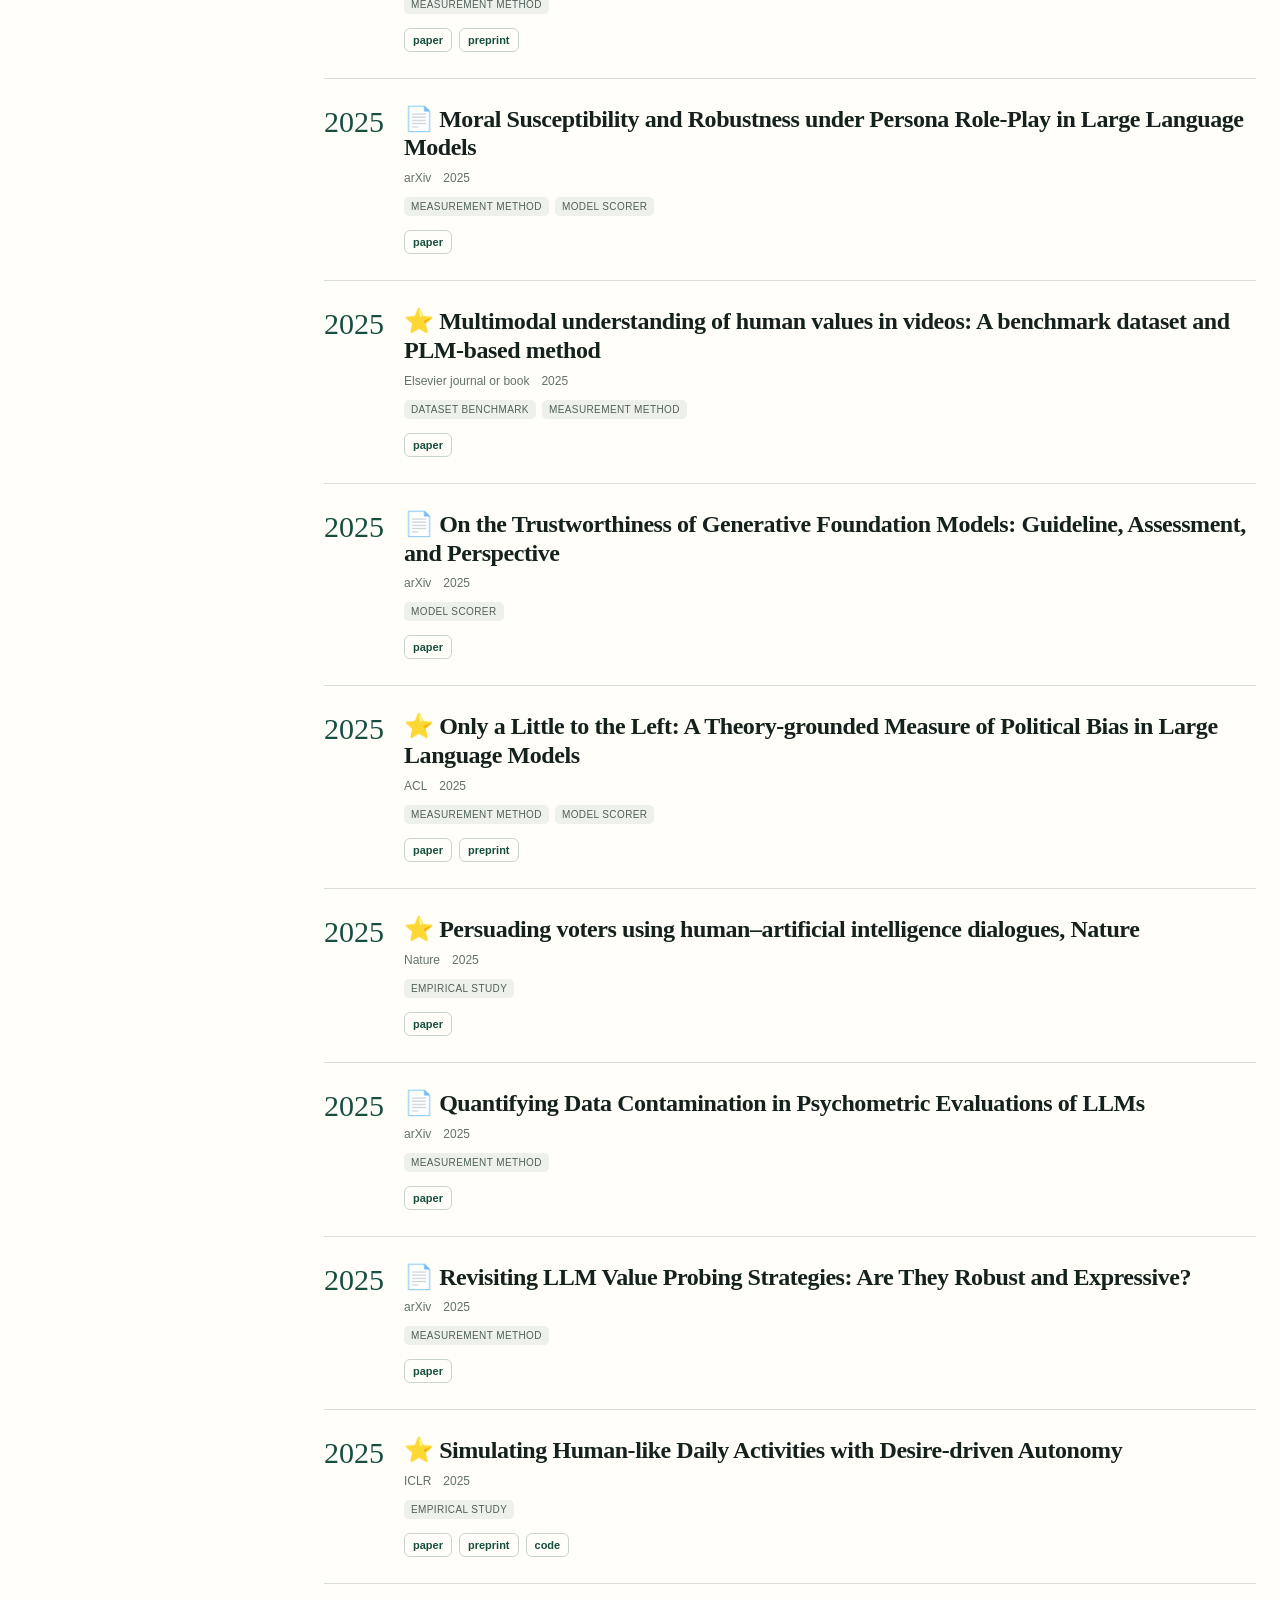
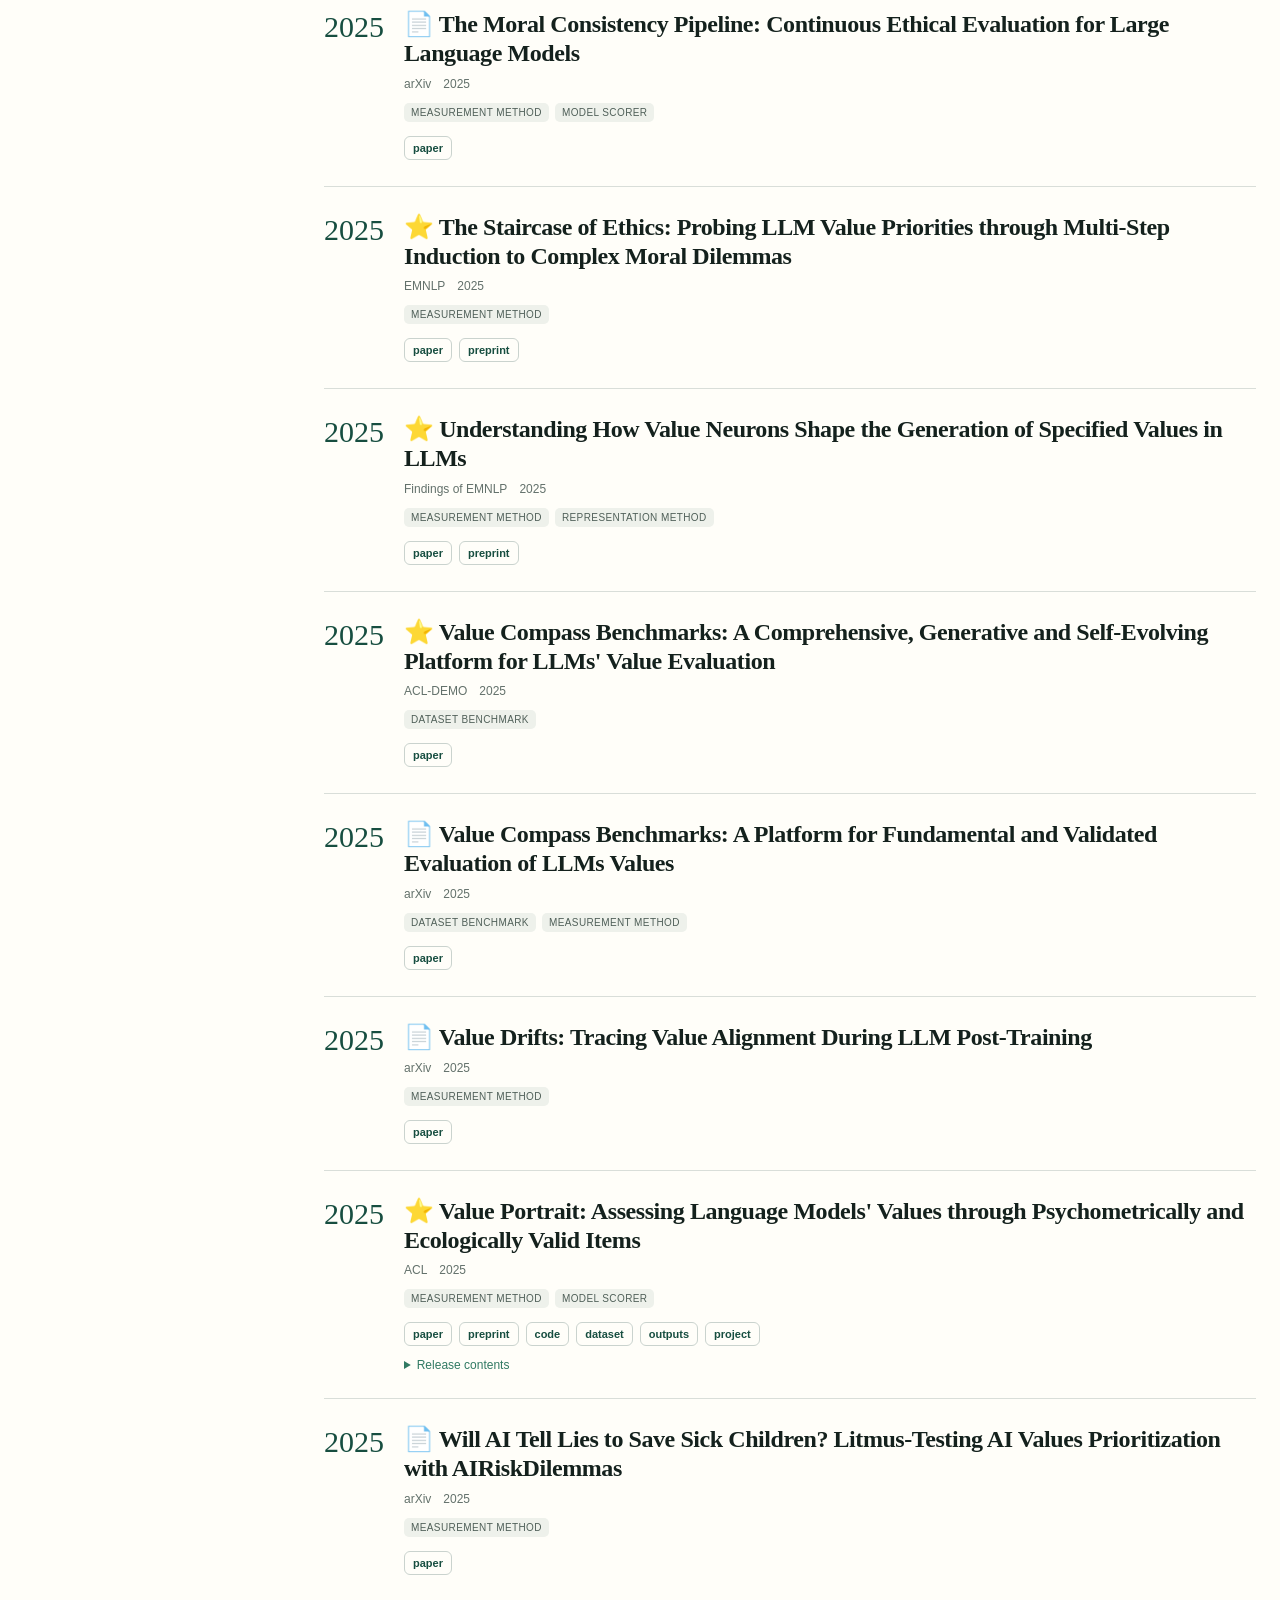
==== commit ff5f312a: "Restore complete compact literature catalog" ====
--- a/site/index.html
+++ b/site/index.html
@@ -54,7 +54,7 @@
       <div class="controls" role="search">
         <label class="search-control">
           <span class="sr-only">Search works</span>
-          <input id="search" type="search" placeholder="Search title, venue, description…" autocomplete="off">
+          <input id="search" type="search" placeholder="Search title, venue, or contribution type…" autocomplete="off">
         </label>
         <label>
           <span>Contribution</span>
@@ -87,7 +87,6 @@
         <div class="results">
           <div class="results-meta"><span id="result-count"></span><span id="active-filter"></span></div>
           <ol id="work-list" class="work-list"></ol>
-          <button id="load-more" class="load-more" type="button">Show more</button>
         </div>
       </div>
     </section>
--- a/site/styles.css
+++ b/site/styles.css
@@ -92,10 +92,7 @@
 .year-mark { color: var(--green); font-family: Georgia, serif; font-size: 30px; }
 .year-mark small { display: block; margin-top: 3px; color: var(--muted); font-family: inherit; font-size: 11px; }
 .work-title { margin: 0; font-family: Georgia, serif; font-size: 24px; line-height: 1.2; letter-spacing: -.018em; }
-.work-title a { text-decoration: none; }
-.work-title a:hover { text-decoration: underline; text-decoration-thickness: 1px; text-underline-offset: 3px; }
 .work-meta { display: flex; flex-wrap: wrap; gap: 5px 12px; margin: 9px 0 0; color: var(--muted); font-size: 12px; }
-.work-description { margin: 13px 0 0; color: #46544f; line-height: 1.55; }
 .tags { display: flex; flex-wrap: wrap; gap: 6px; margin-top: 12px; }
 .tag { padding: 4px 7px; border-radius: 5px; background: #eef1eb; color: #506059; font-size: 10px; text-transform: uppercase; letter-spacing: .04em; }
 .artifact-links { display: flex; flex-wrap: wrap; gap: 7px; margin-top: 14px; }
@@ -104,7 +101,6 @@
 .release-note { margin-top: 12px; }
 .release-note summary { color: var(--green-2); font-size: 12px; cursor: pointer; }
 .release-note p { margin: 8px 0 0; color: var(--muted); font-size: 12px; line-height: 1.5; }
-.load-more { display: block; min-width: 180px; margin: 28px auto 0; padding: 11px 18px; border: 1px solid var(--line); border-radius: 8px; background: var(--surface); cursor: pointer; }
 .empty { padding: 50px 0; color: var(--muted); text-align: center; }
 
 .resources-section { border-bottom: 1px solid var(--line); }
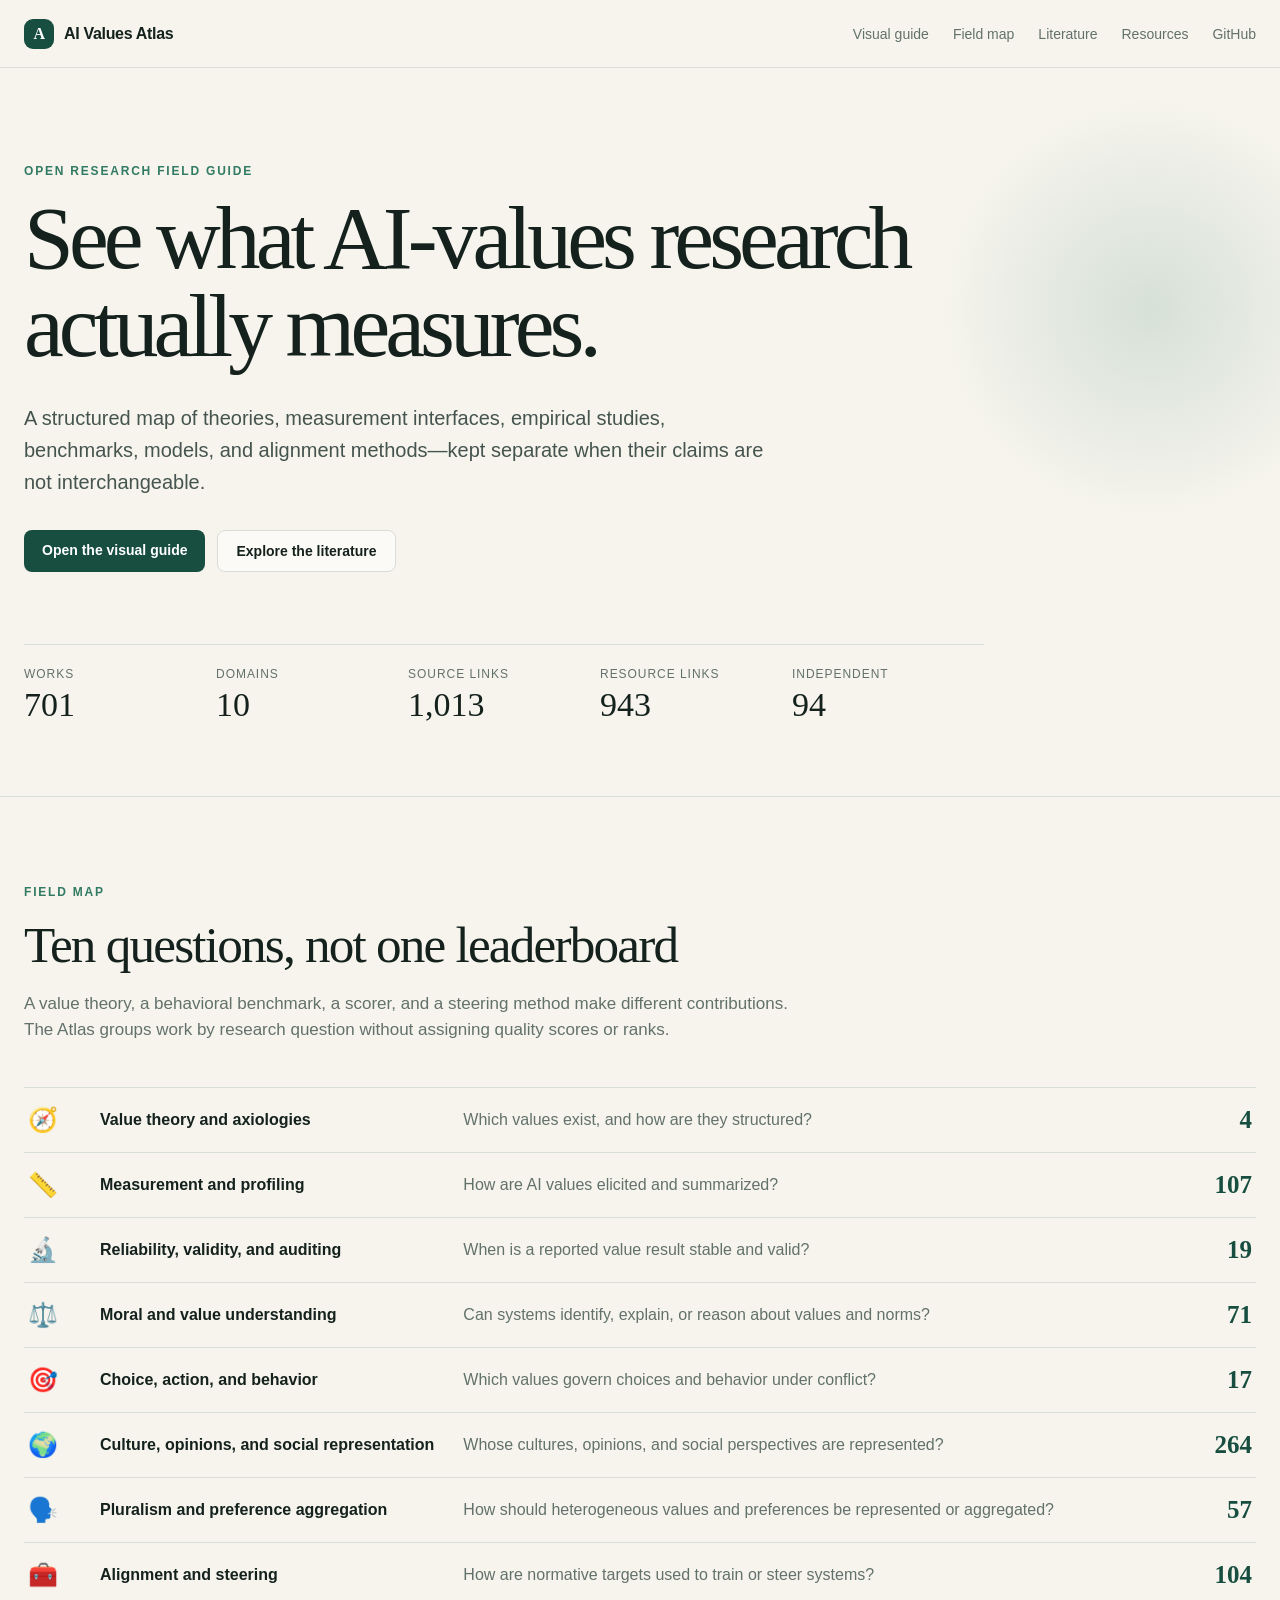
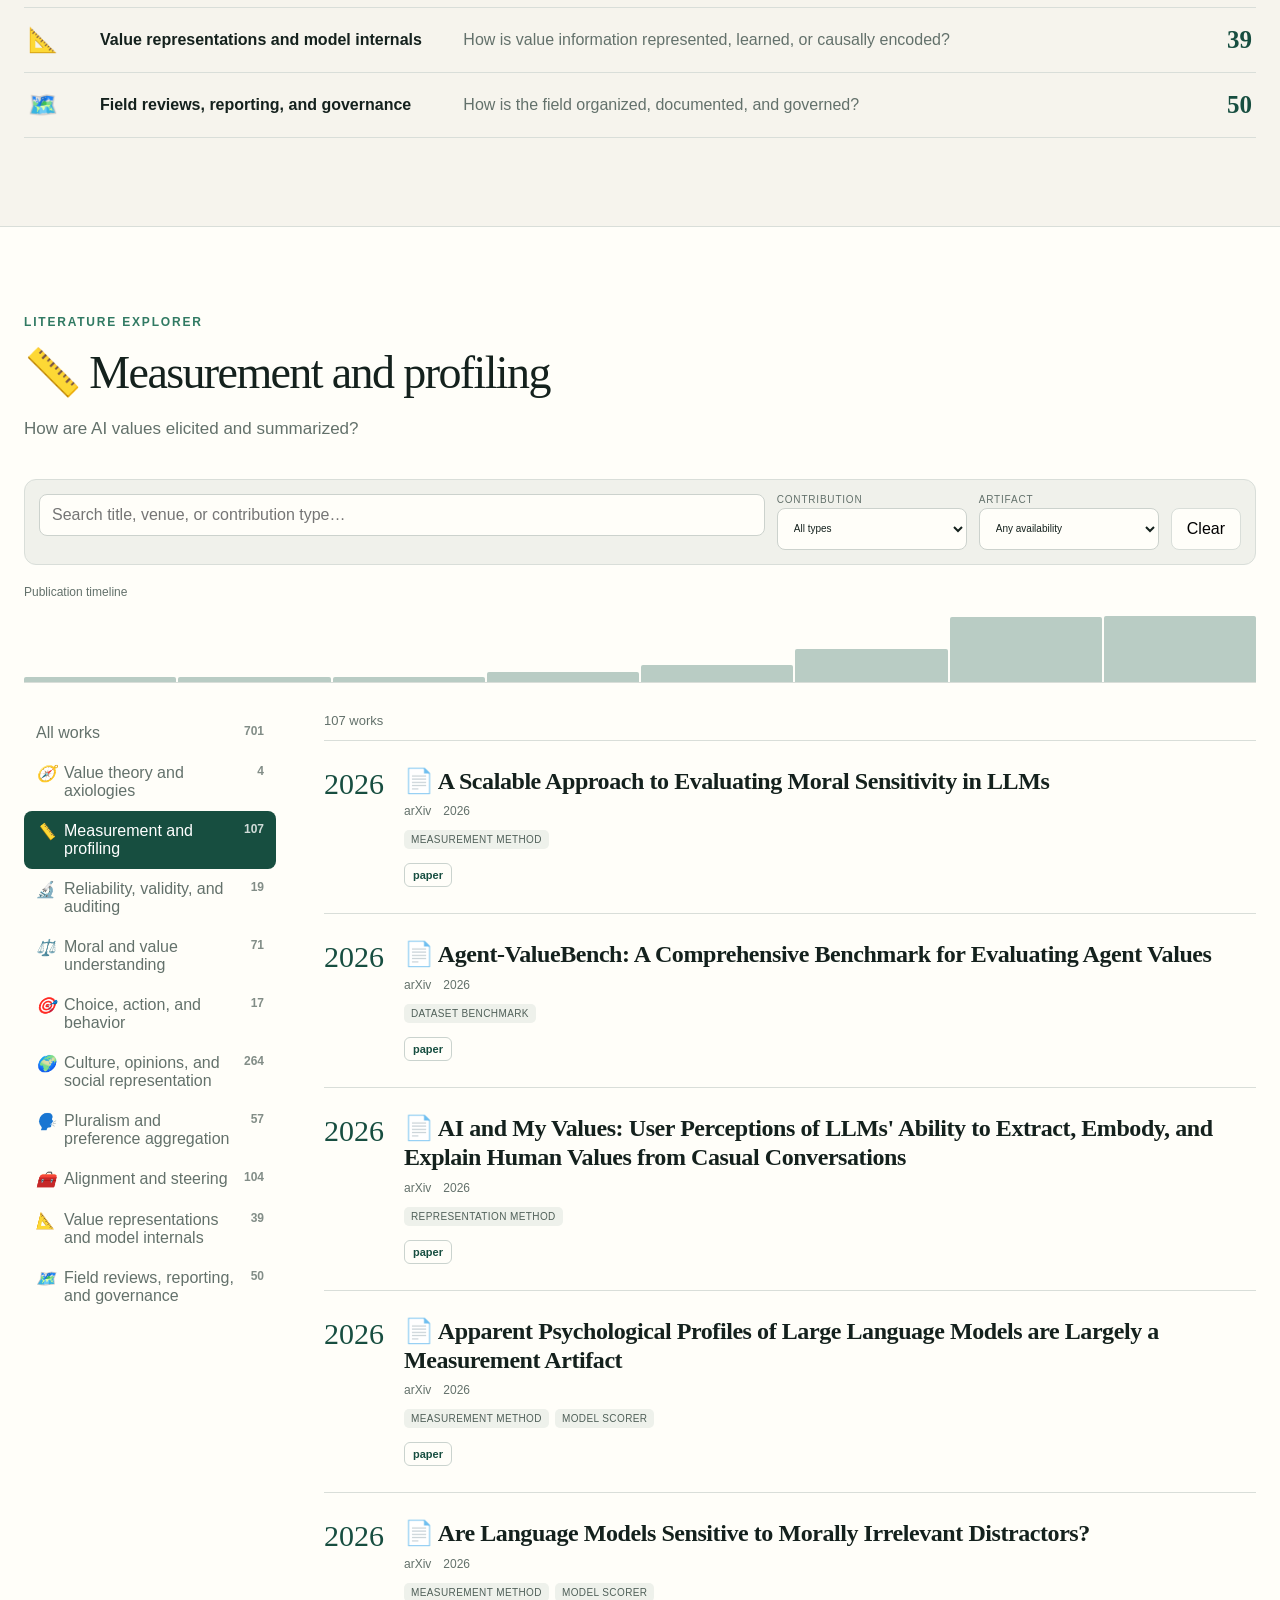
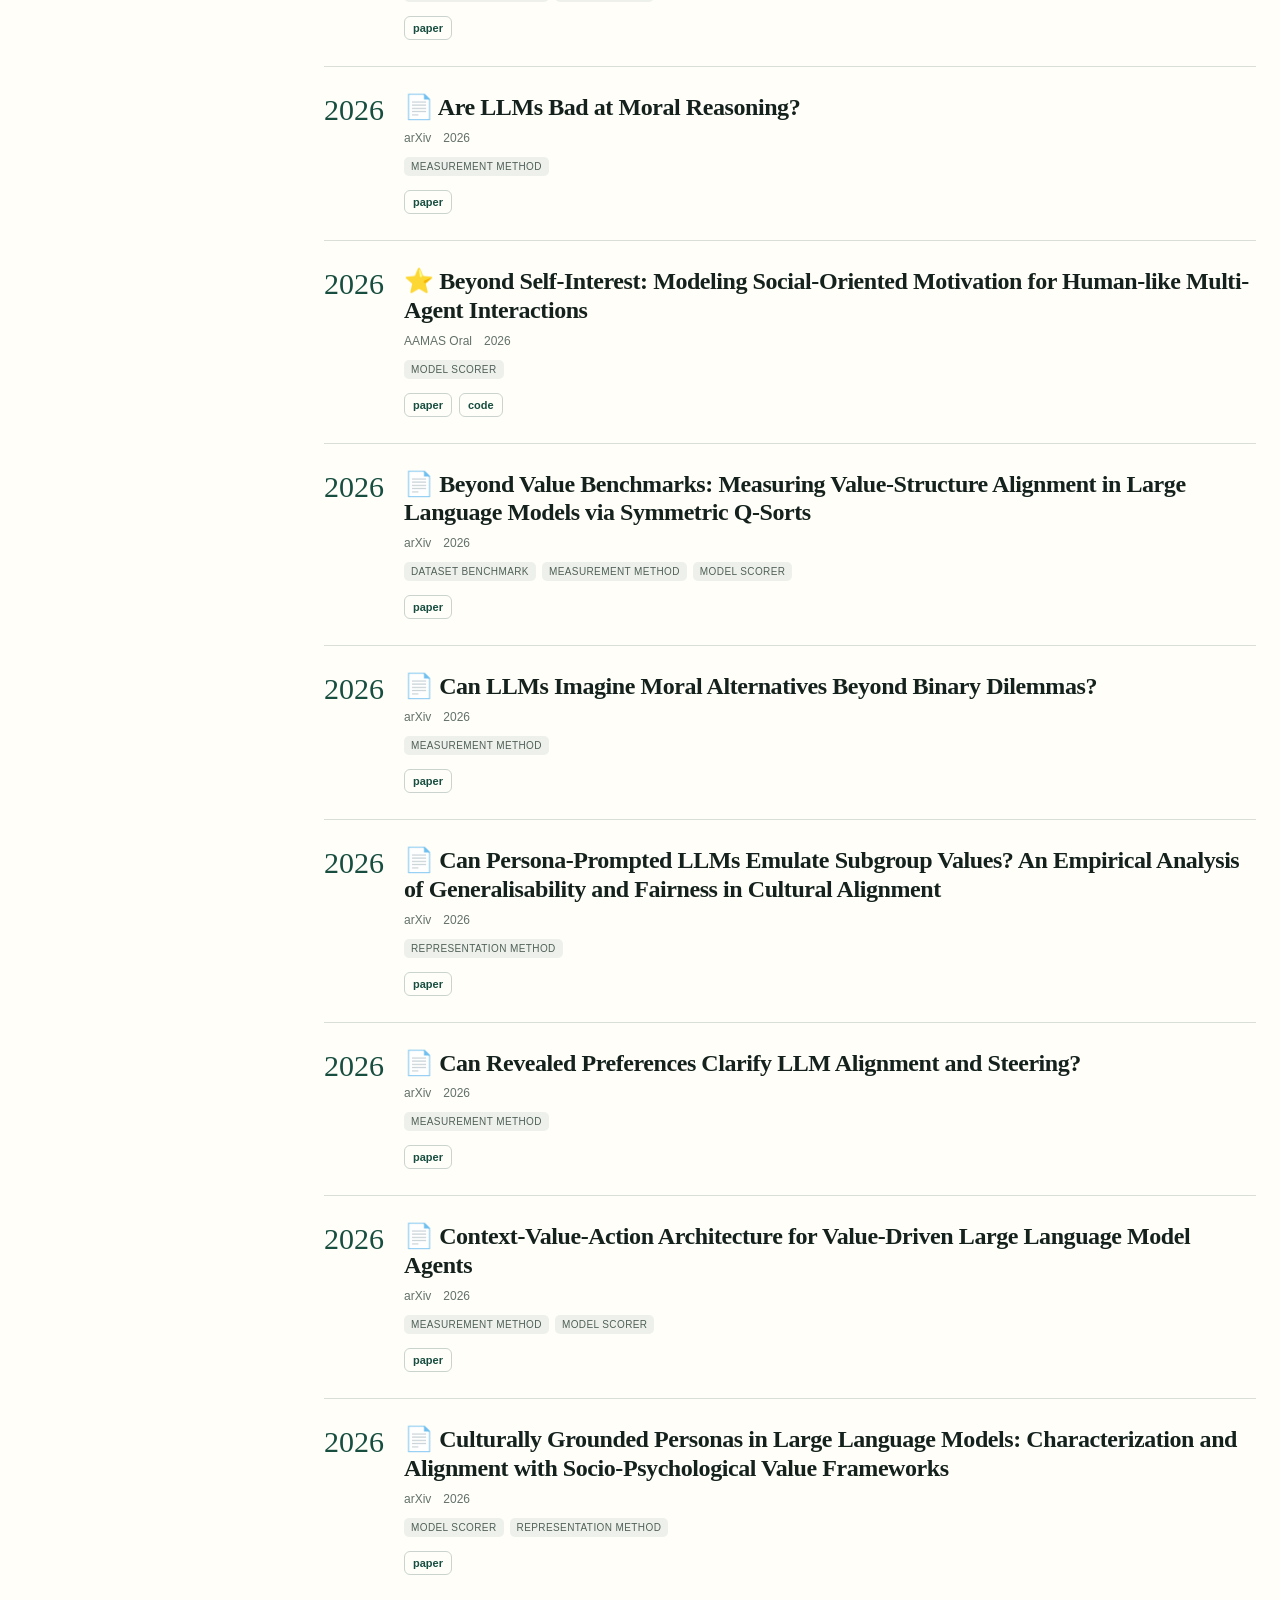
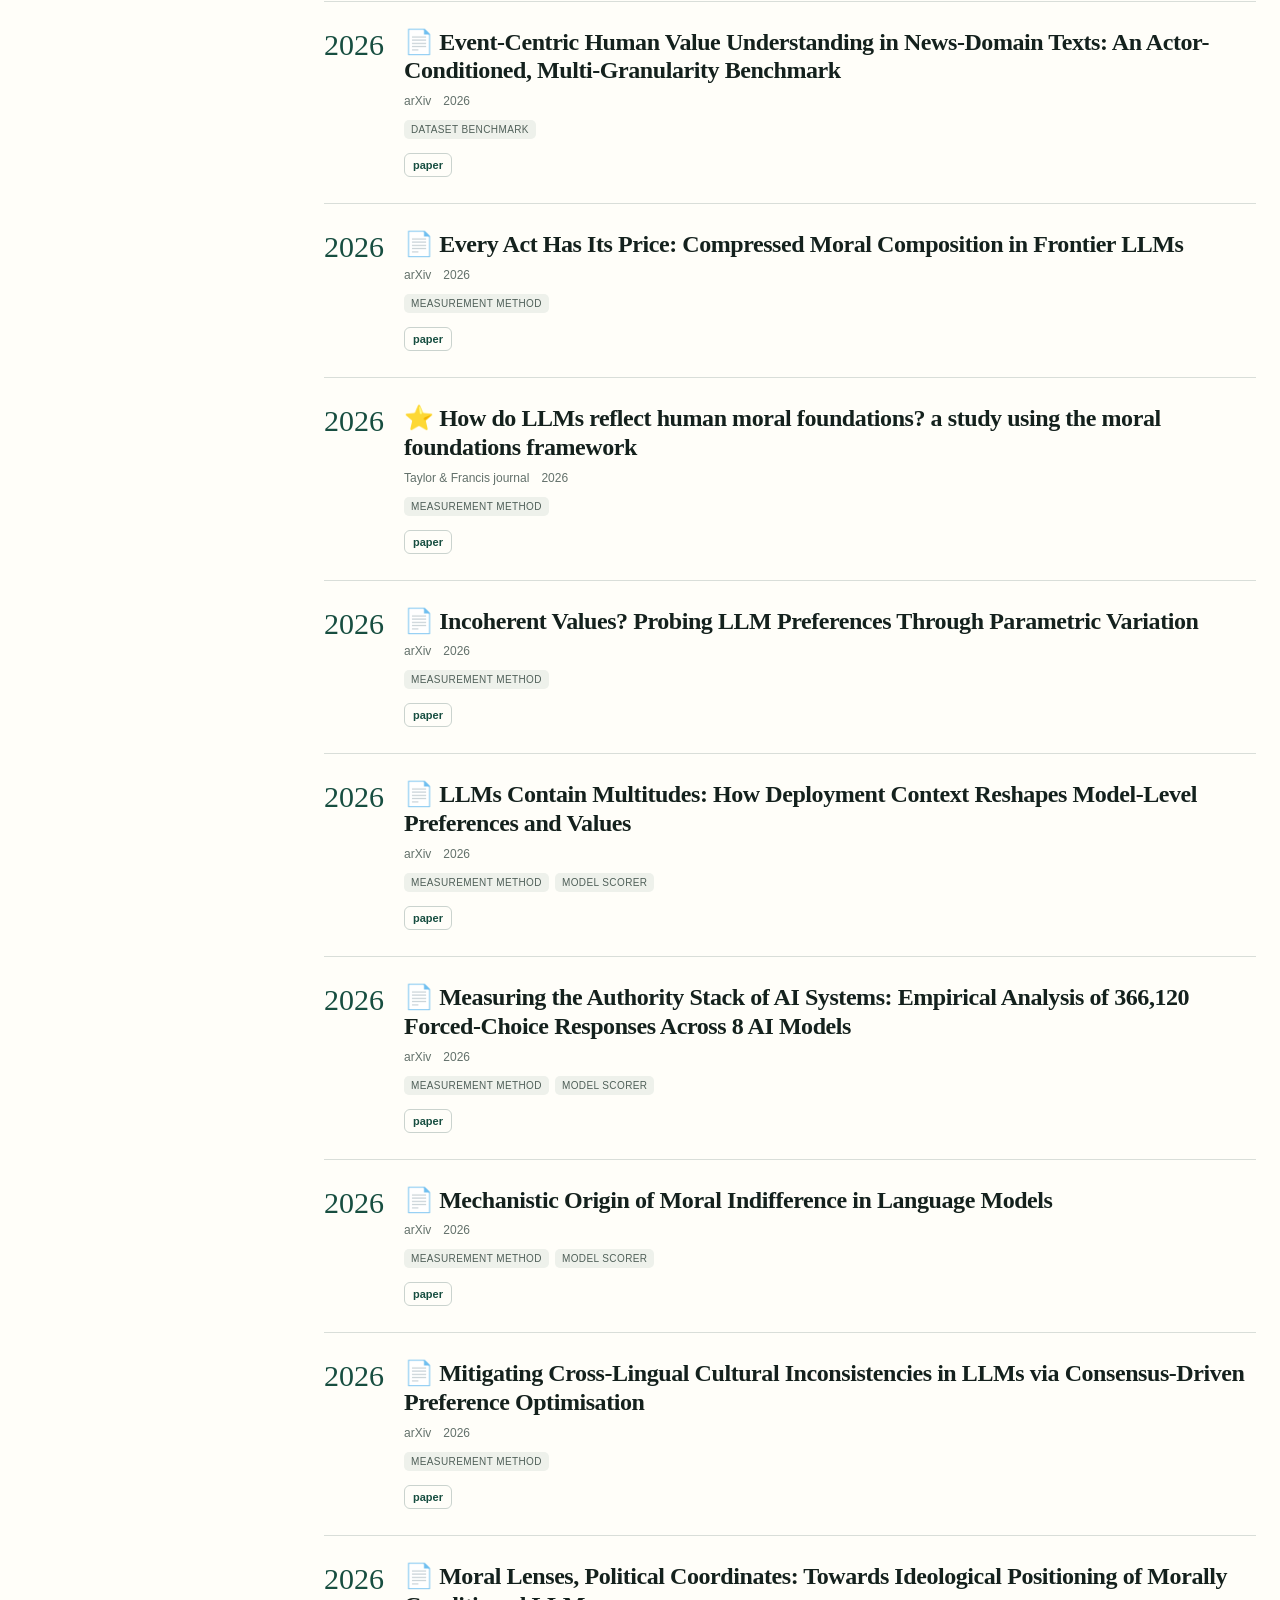
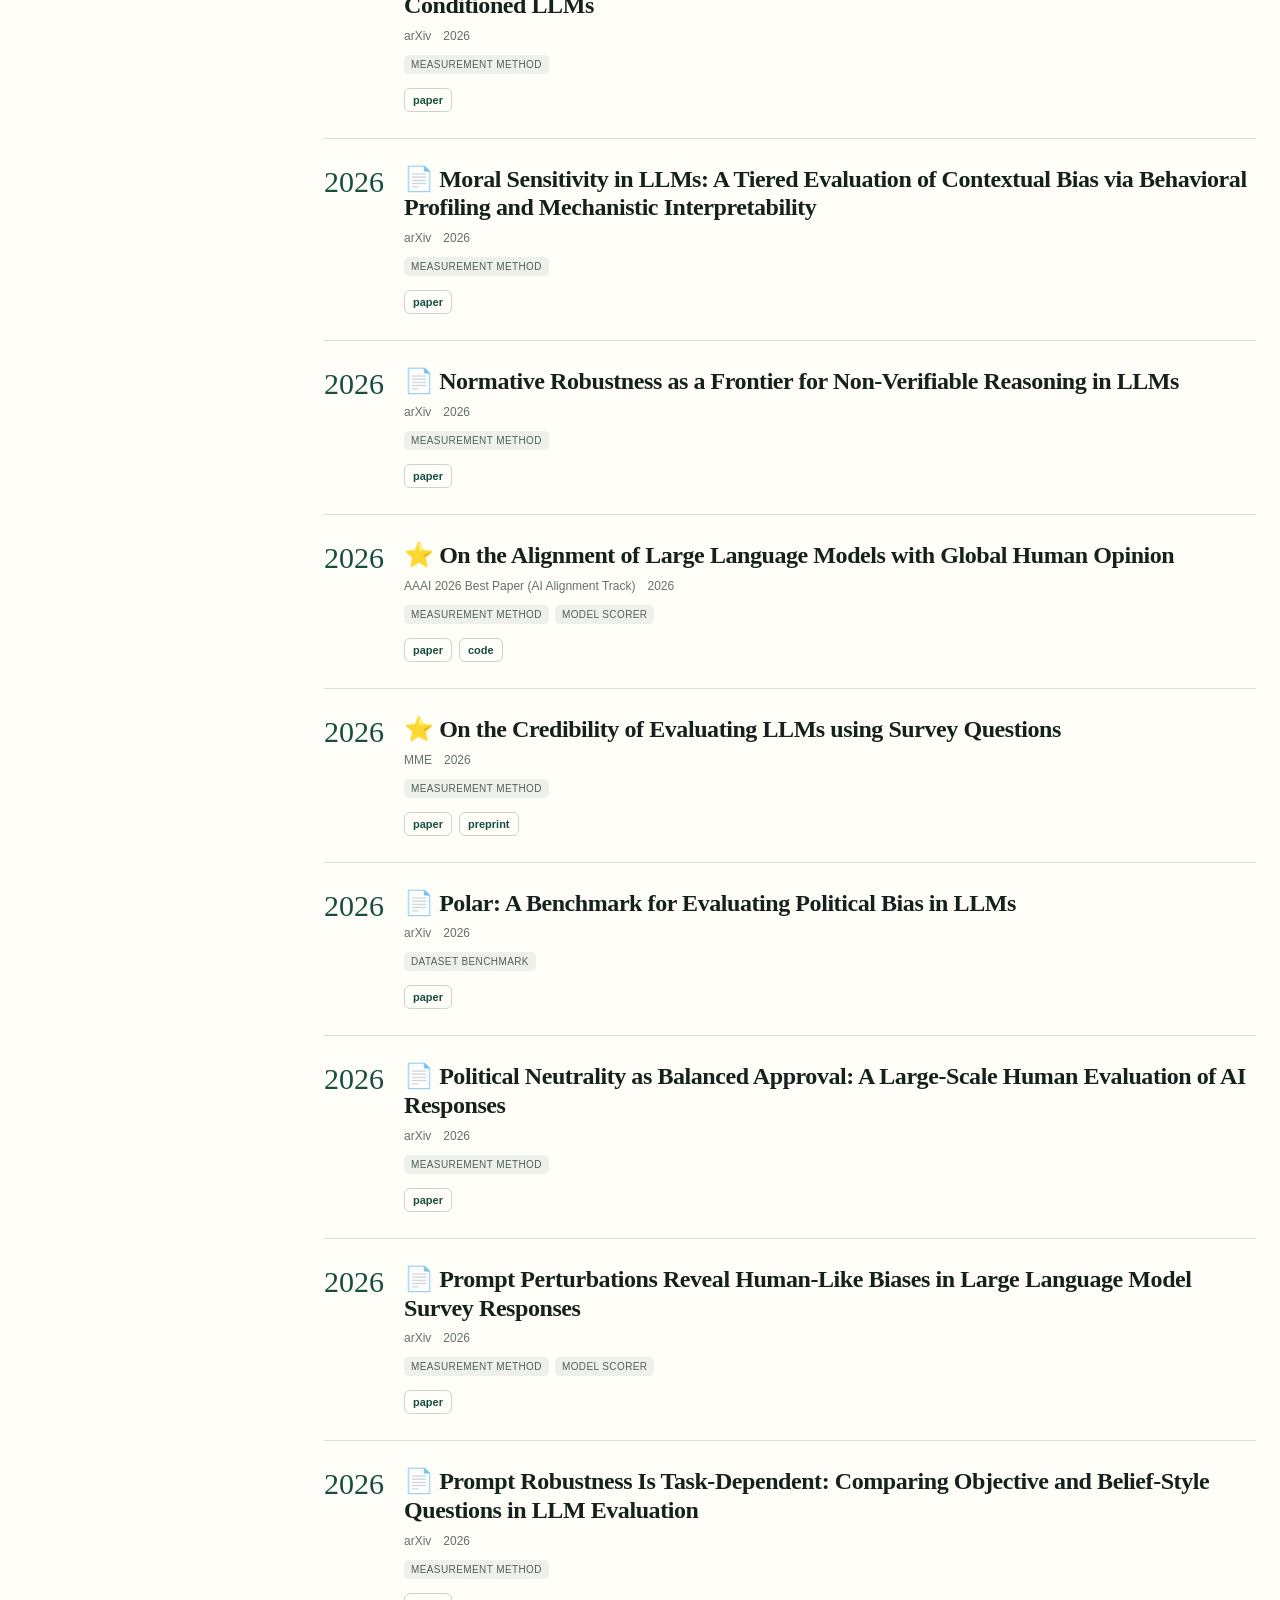
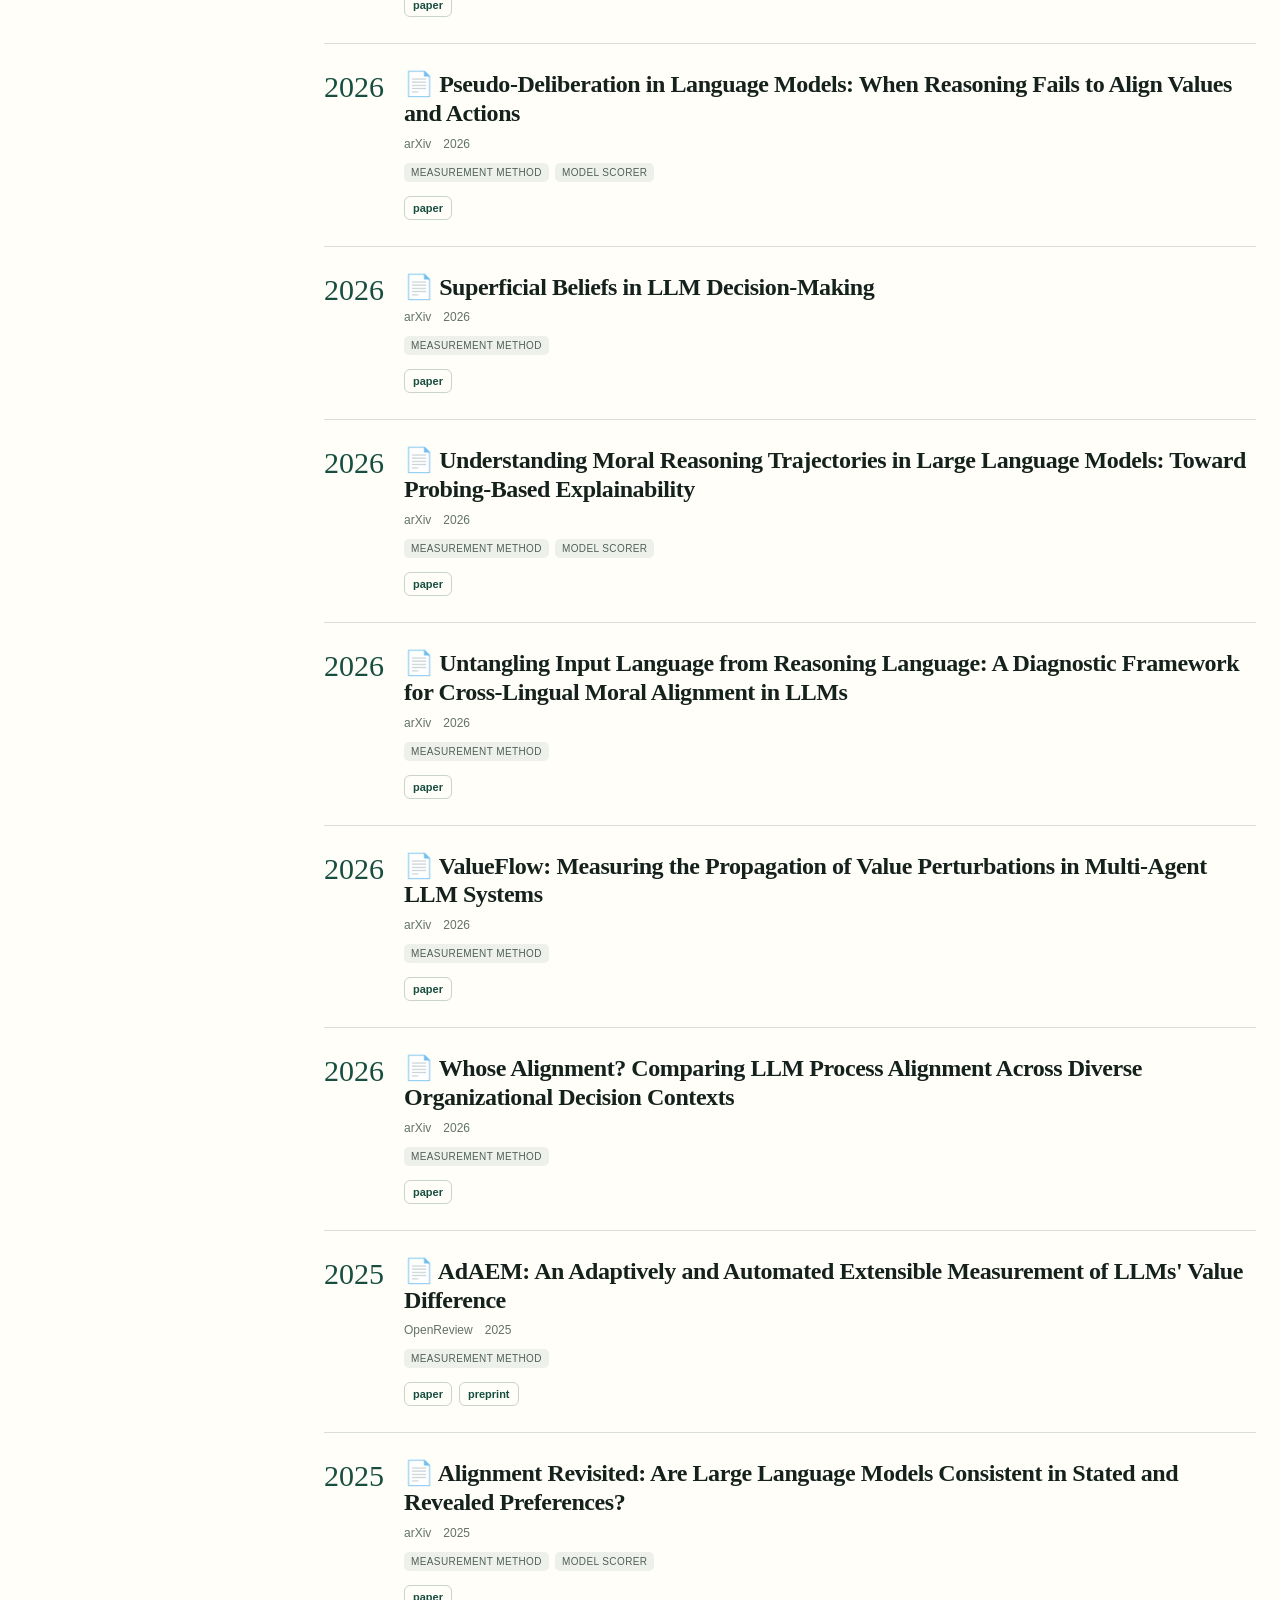
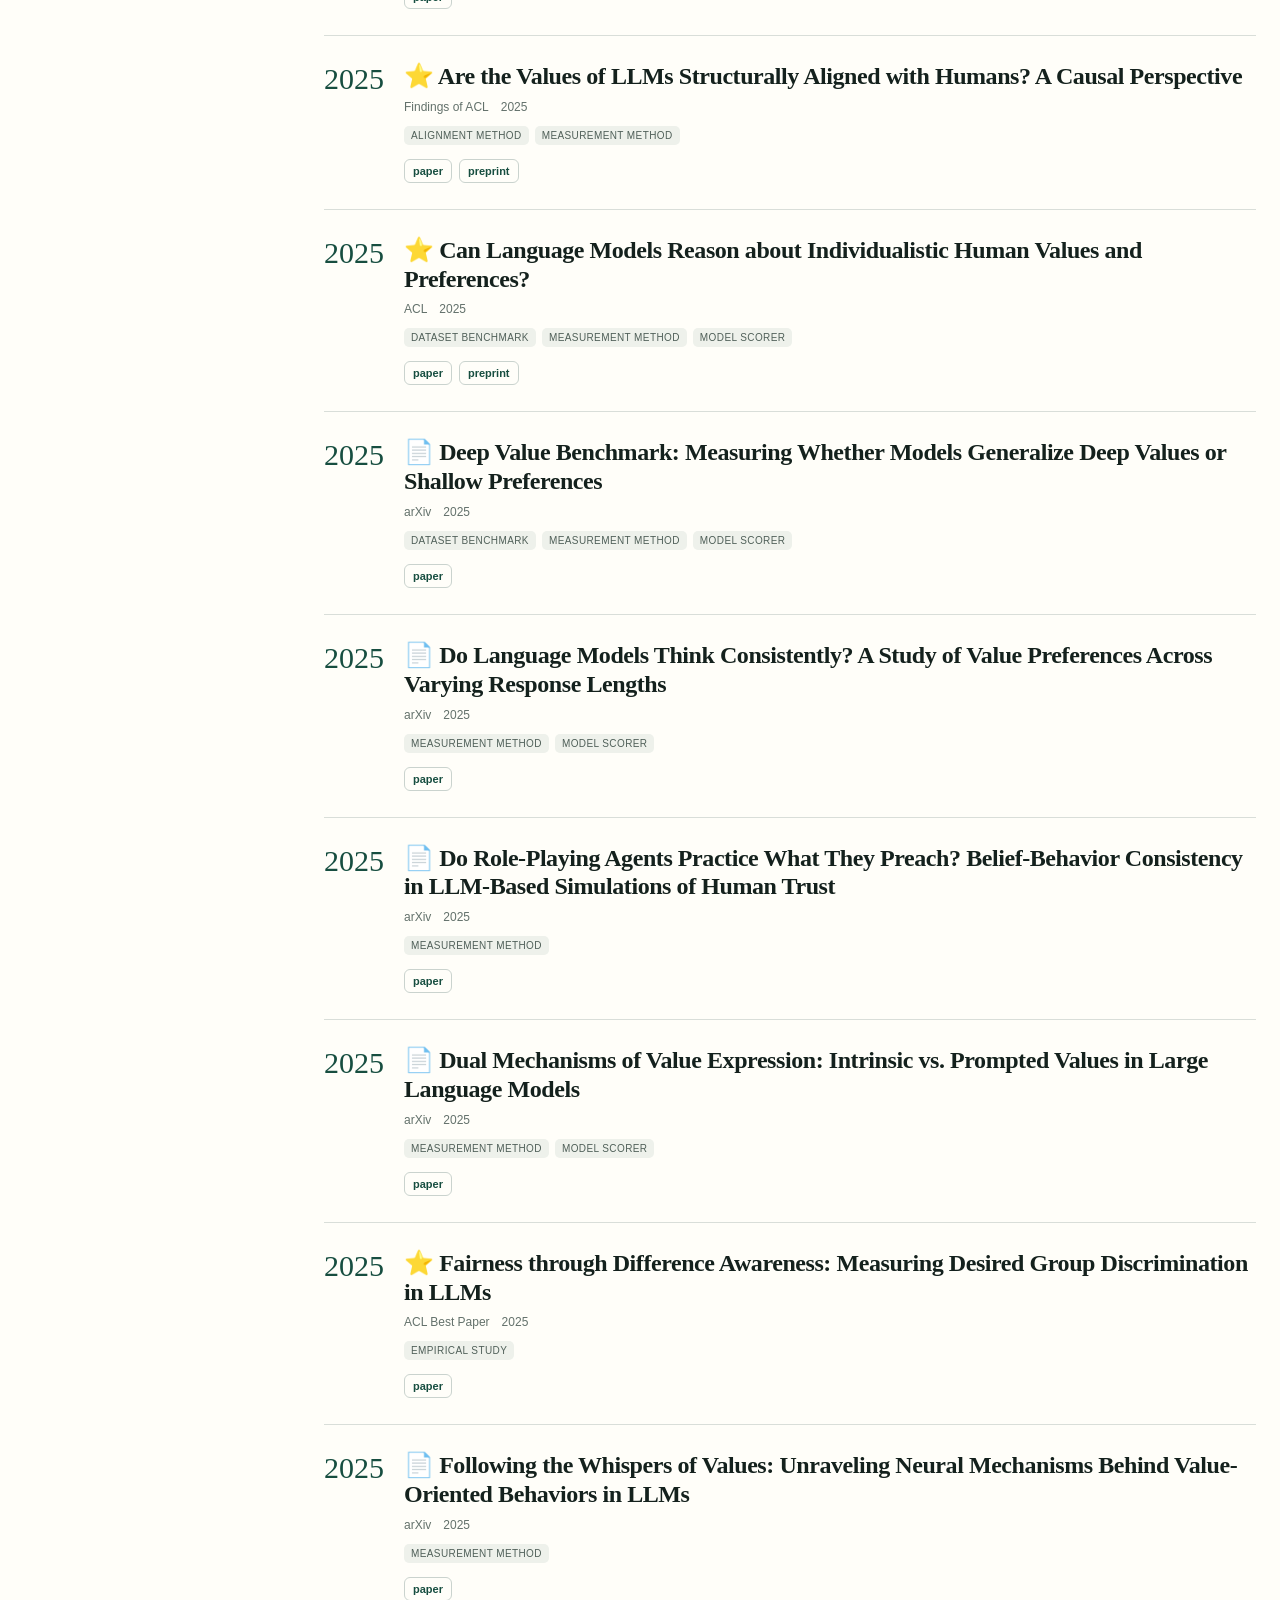
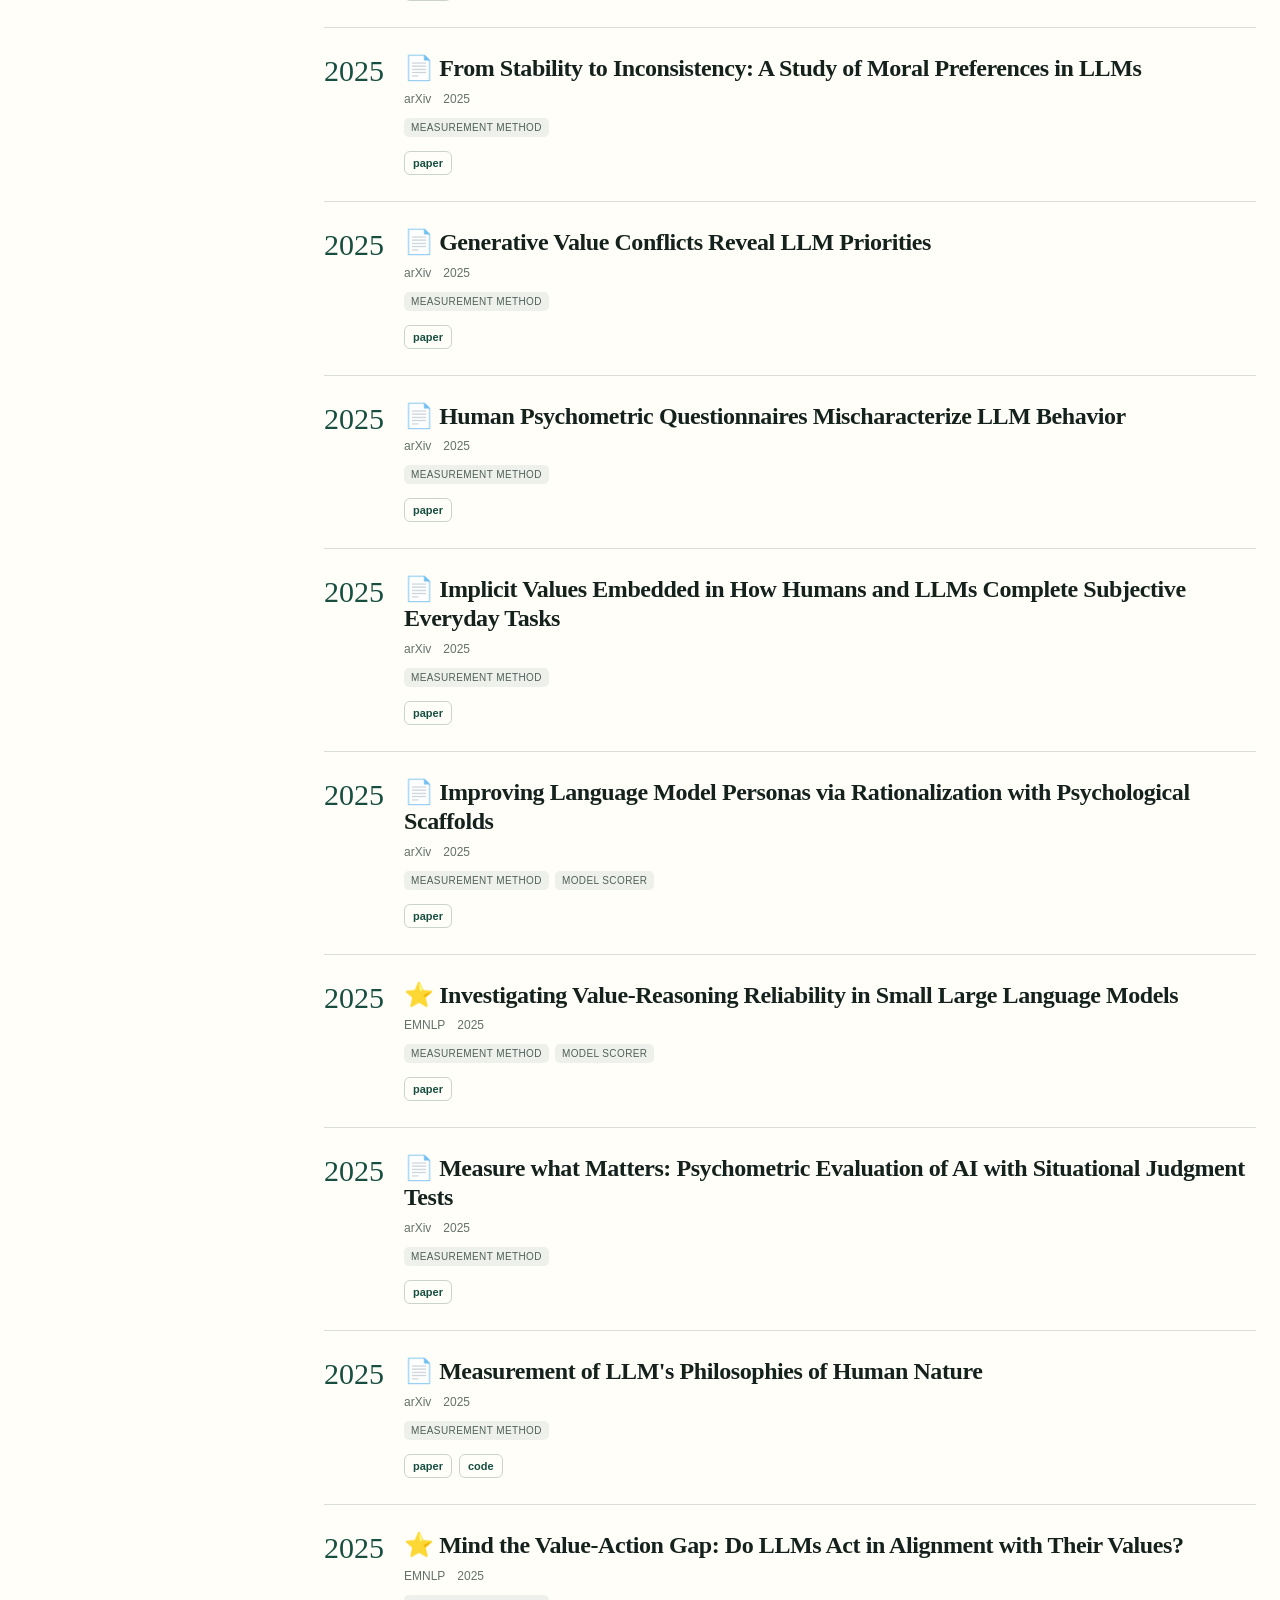
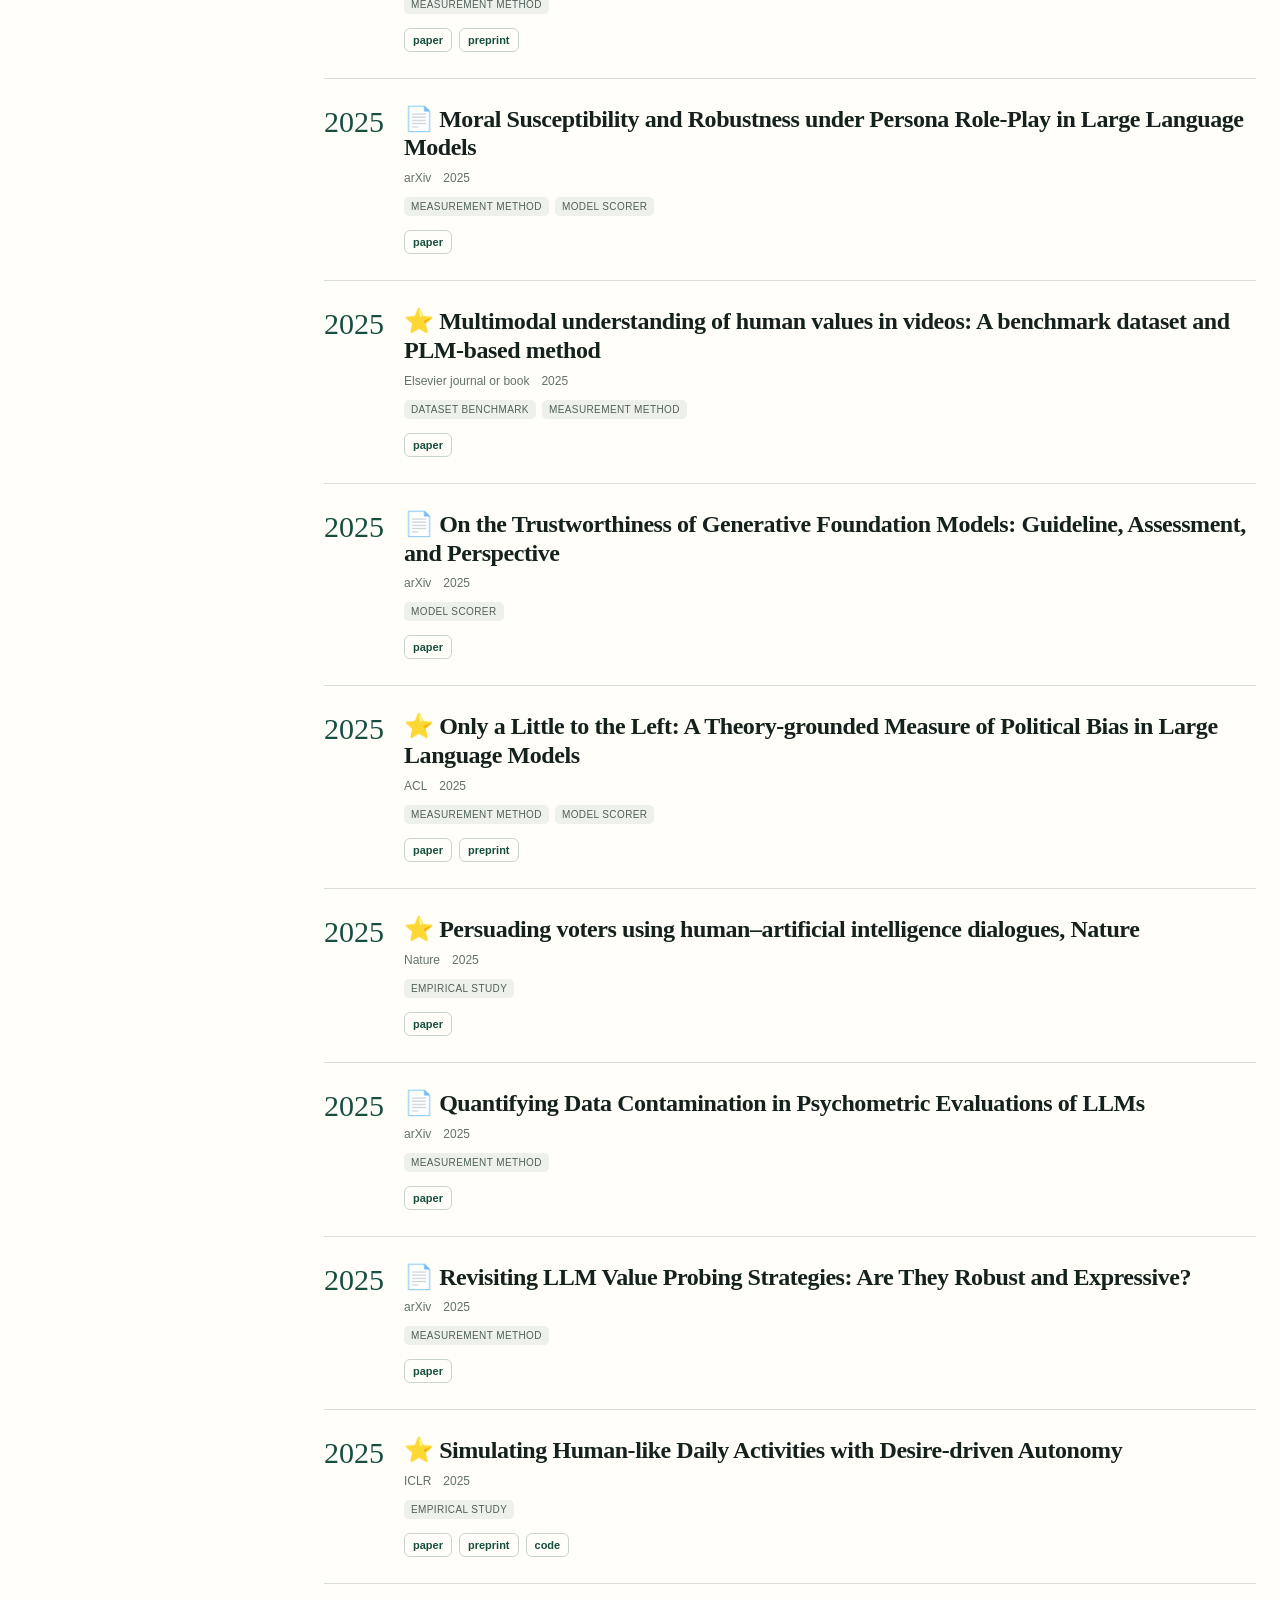
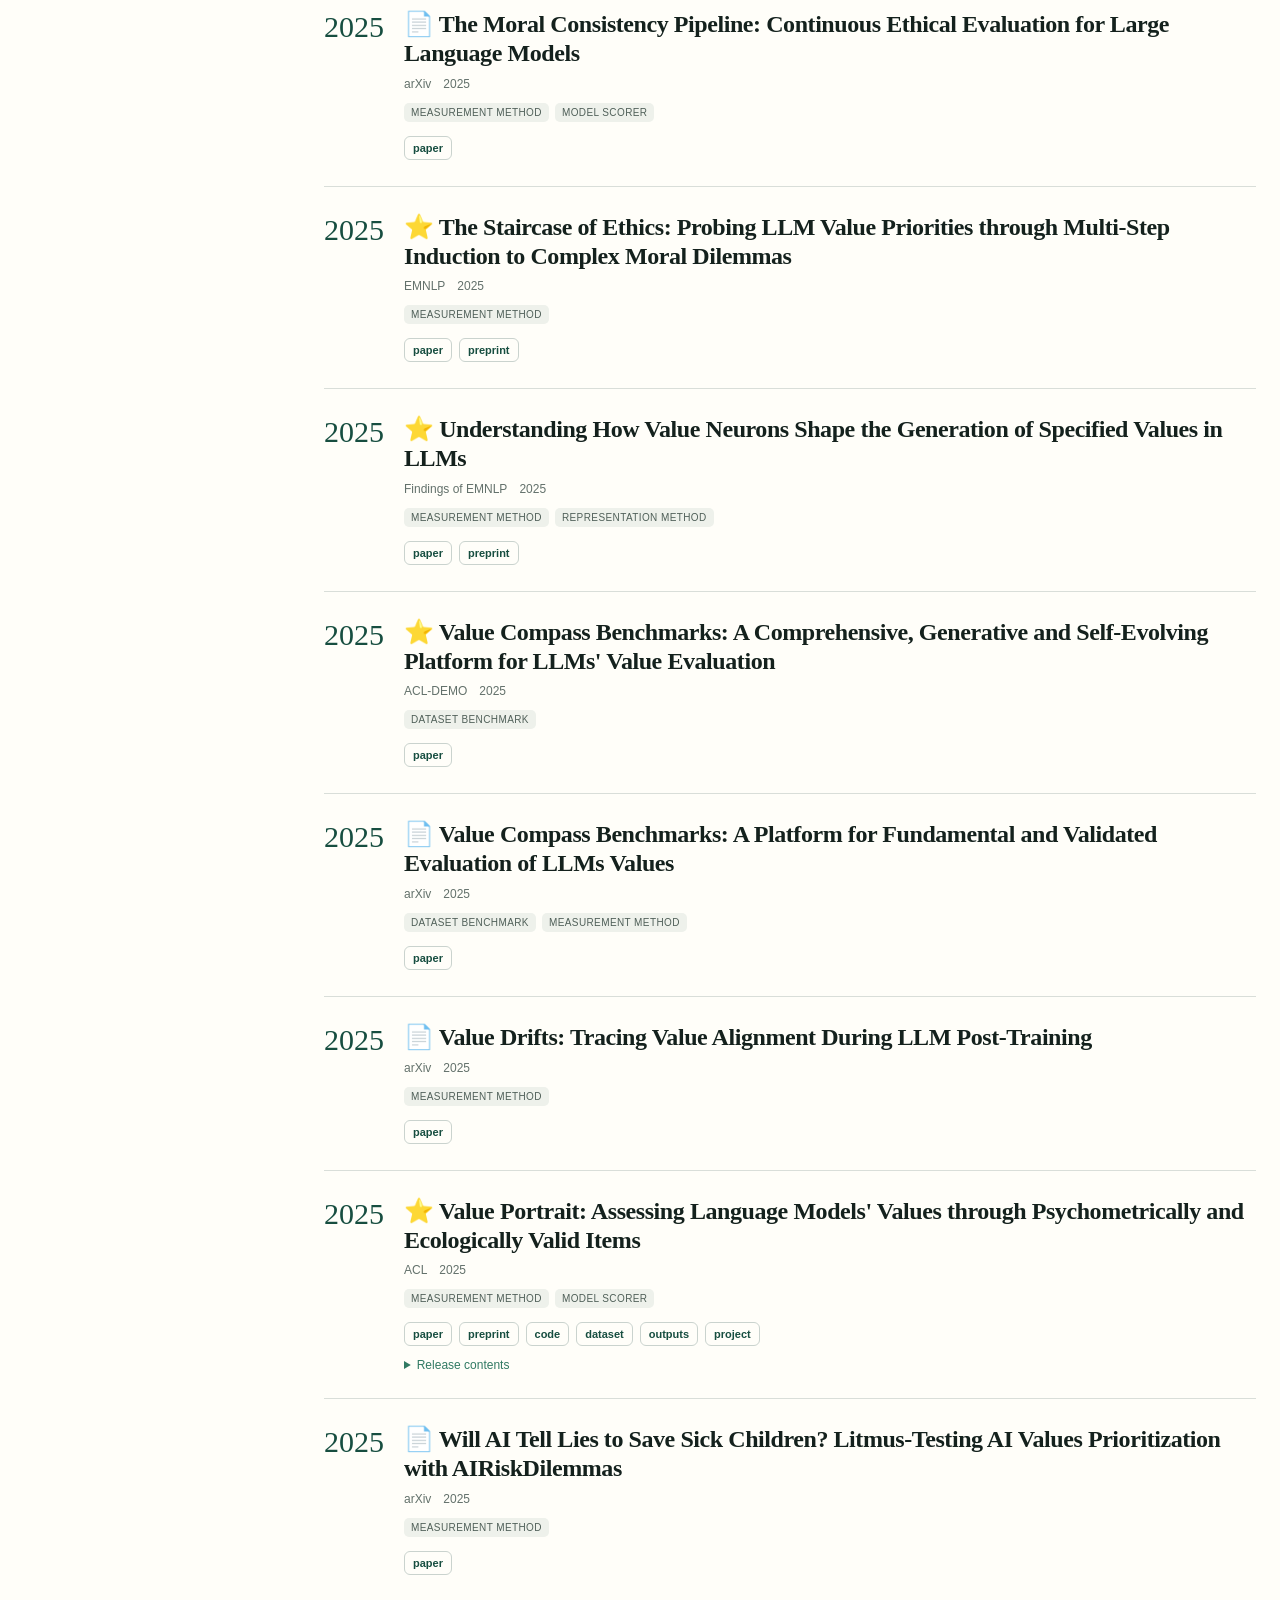
==== commit 6df4f438: "Add interactive visual guide to value spaces" ====
--- a/site/index.html
+++ b/site/index.html
@@ -14,6 +14,7 @@
       <span>AI Values Atlas</span>
     </a>
     <nav aria-label="Primary navigation">
+      <a href="learn/">Visual guide</a>
       <a href="#field-map">Field map</a>
       <a href="#explorer">Literature</a>
       <a href="#resources">Resources</a>
@@ -27,8 +28,8 @@
       <h1>See what AI-values research<br>actually measures.</h1>
       <p class="lede">A structured map of theories, measurement interfaces, empirical studies, benchmarks, models, and alignment methods—kept separate when their claims are not interchangeable.</p>
       <div class="hero-actions">
-        <a class="button primary" href="#explorer">Explore the literature</a>
-        <a class="button secondary" href="#field-map">Understand the field</a>
+        <a class="button primary" href="learn/">Open the visual guide</a>
+        <a class="button secondary" href="#explorer">Explore the literature</a>
       </div>
       <dl id="stats" class="stats" aria-label="Atlas coverage"></dl>
     </section>
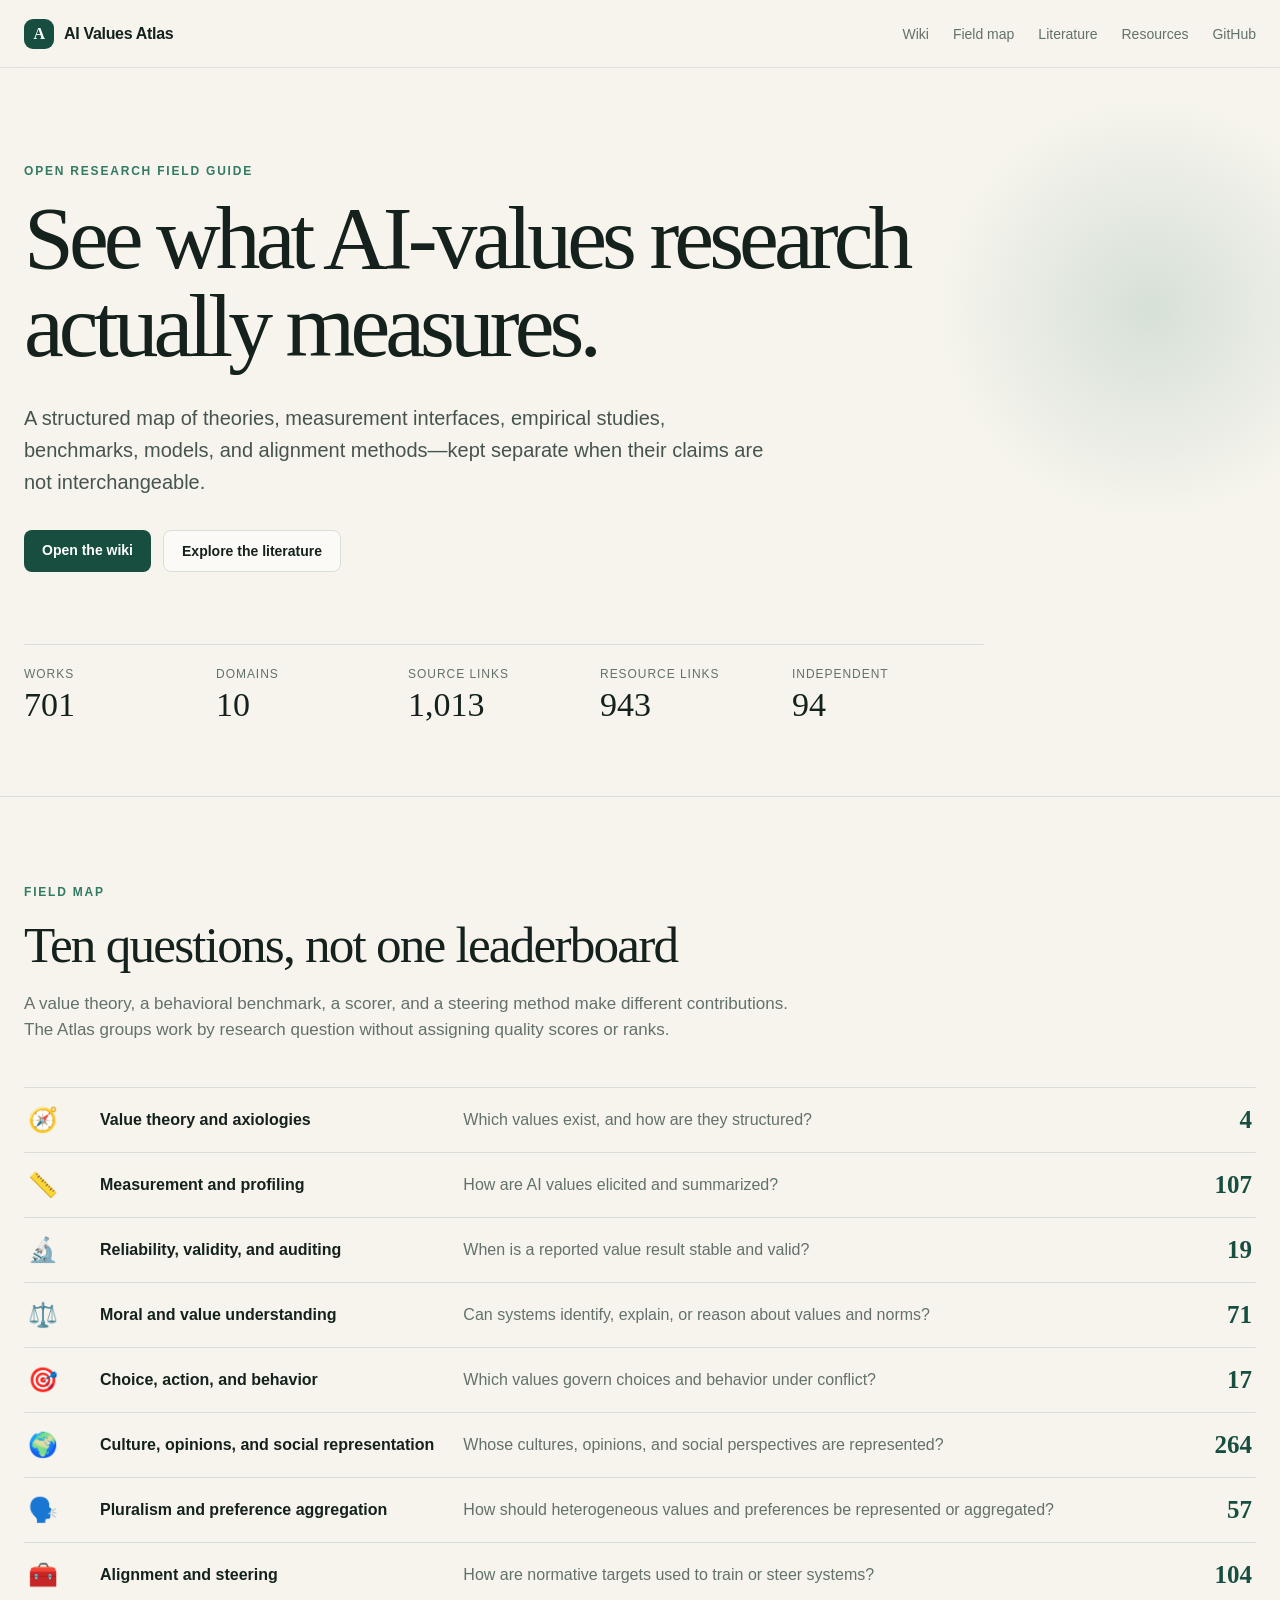
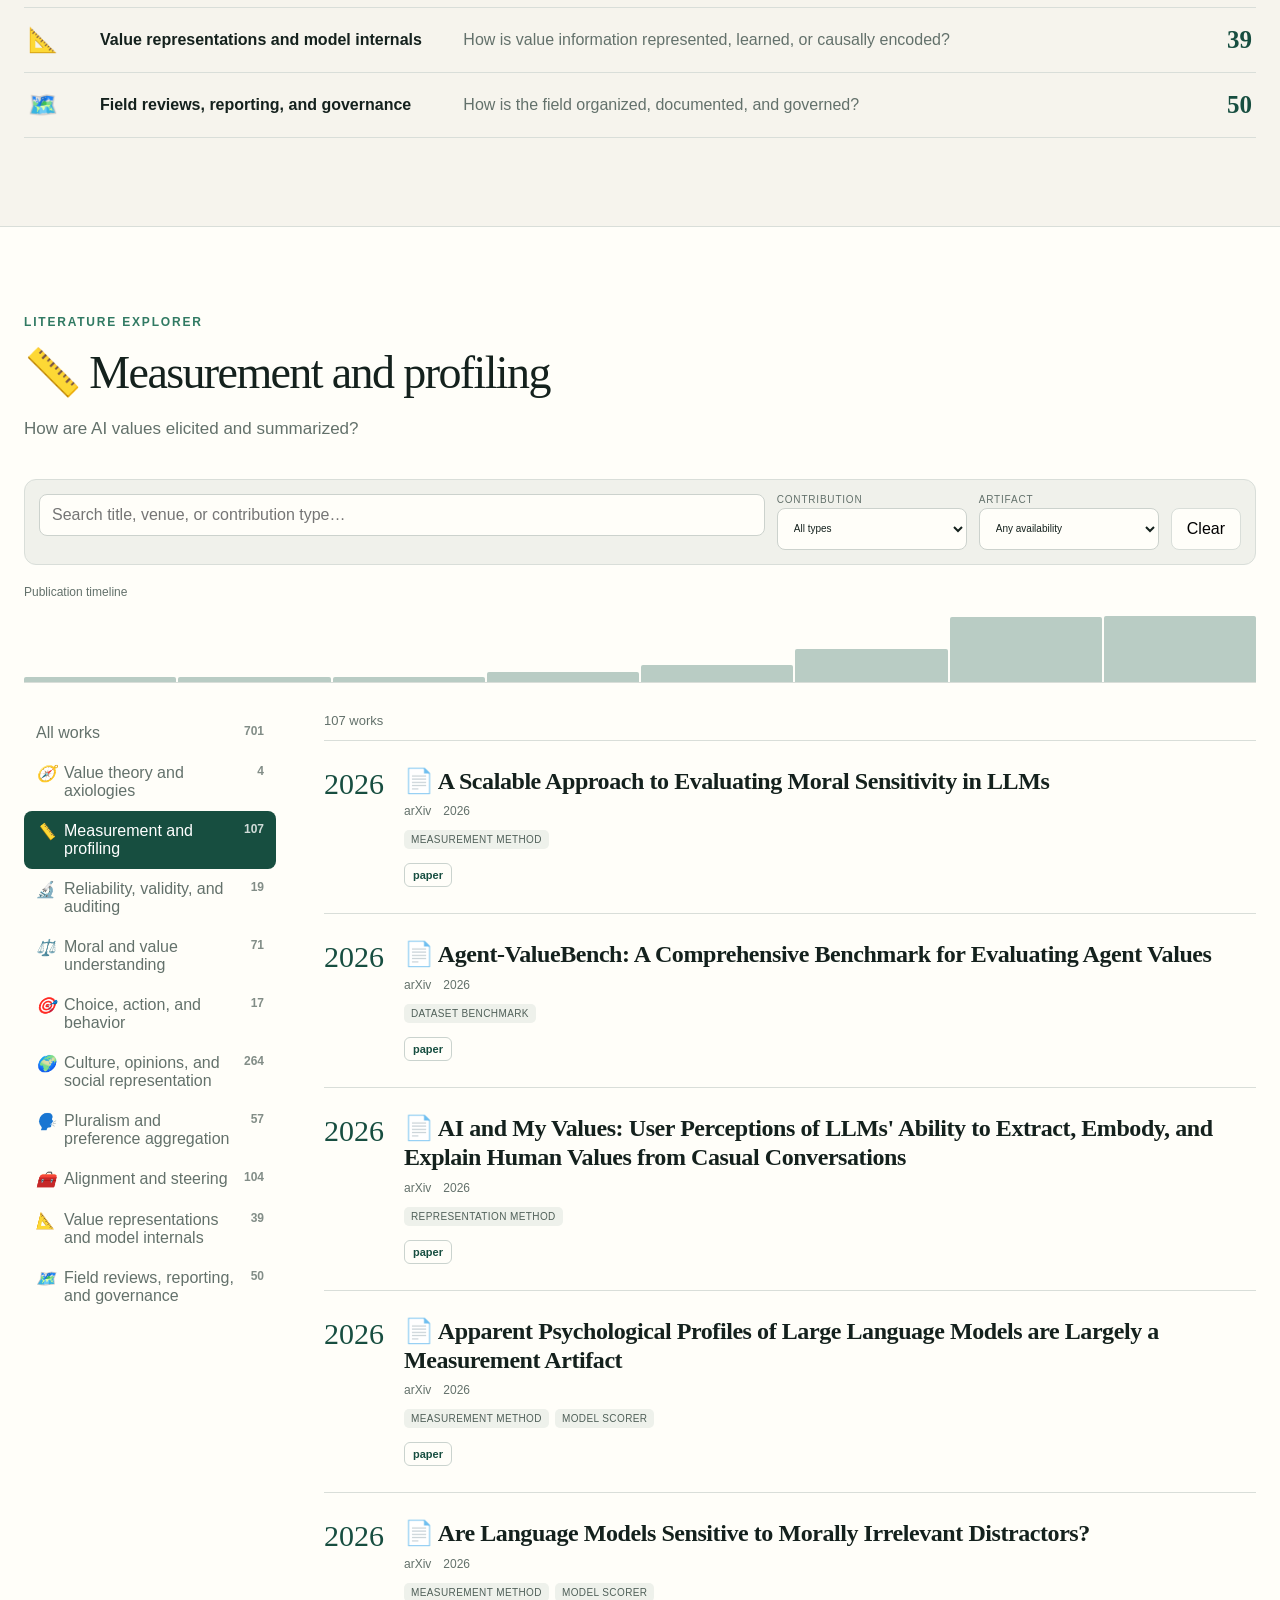
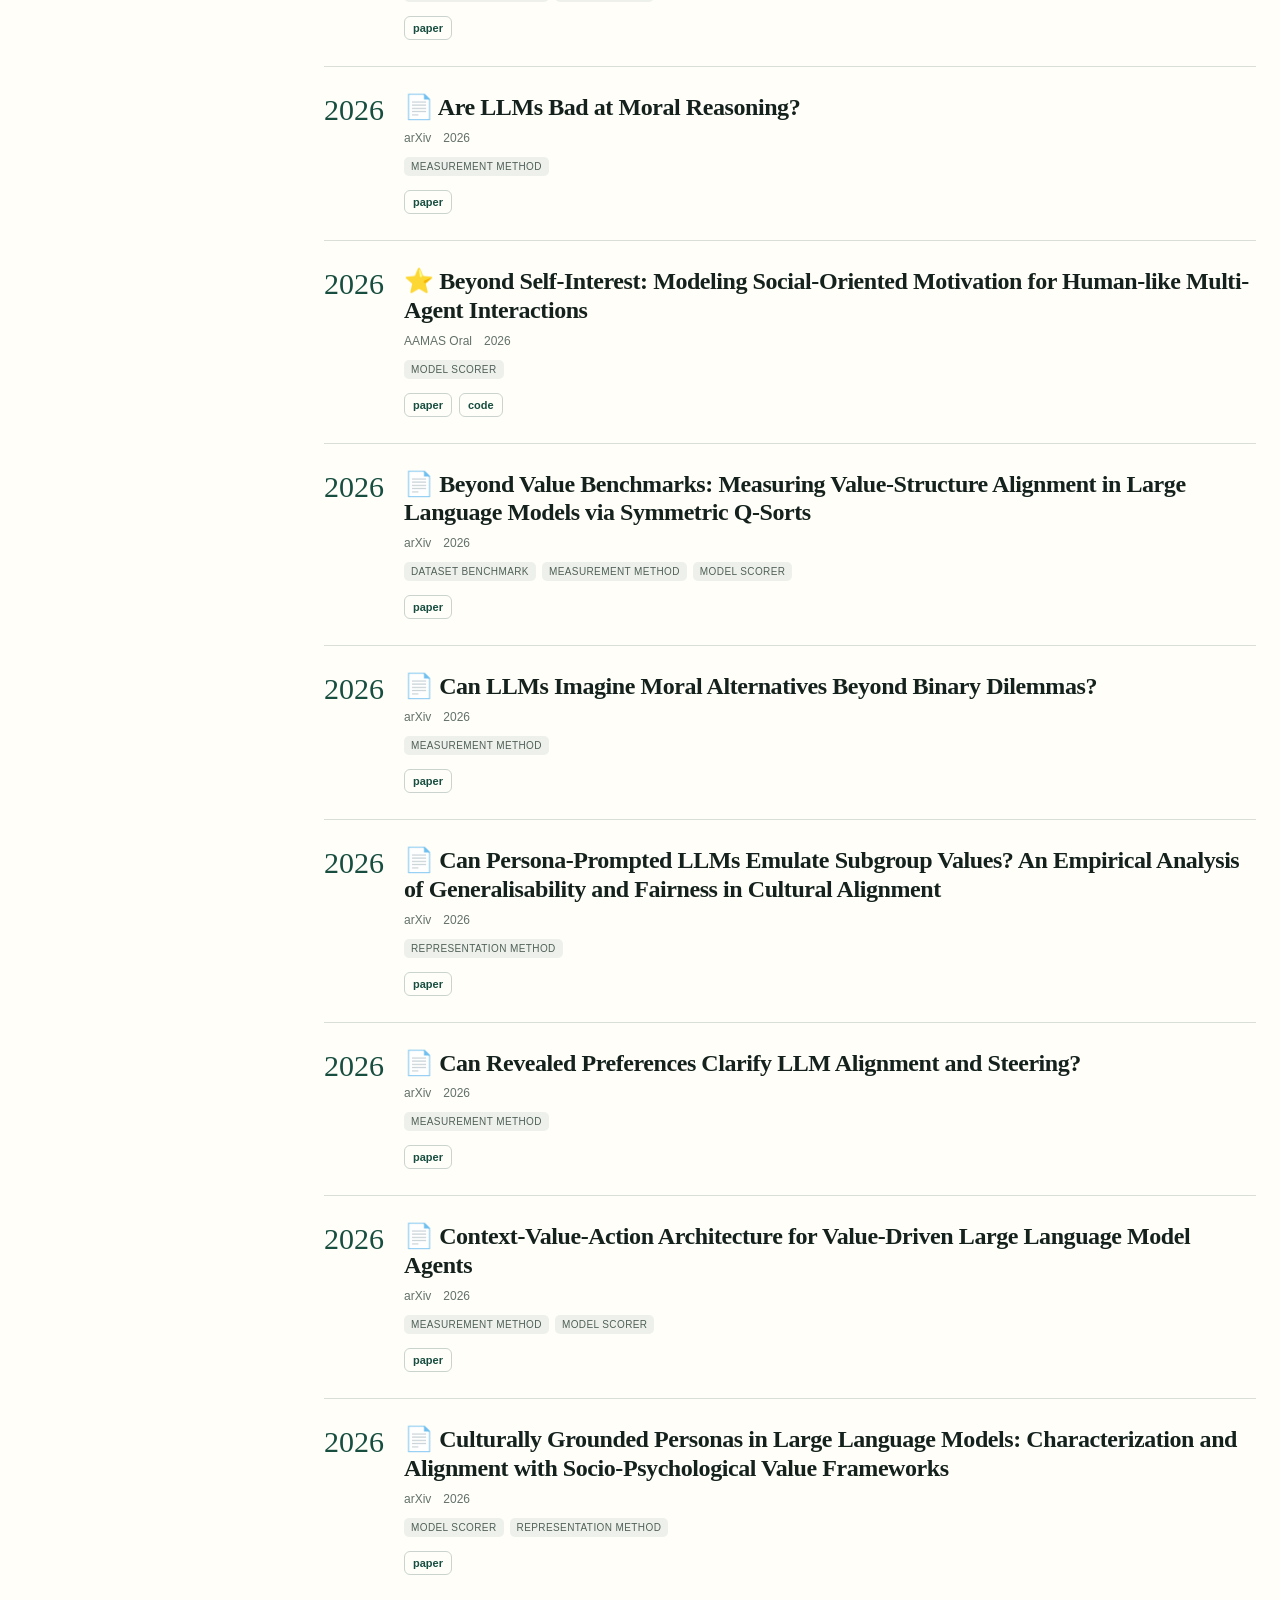
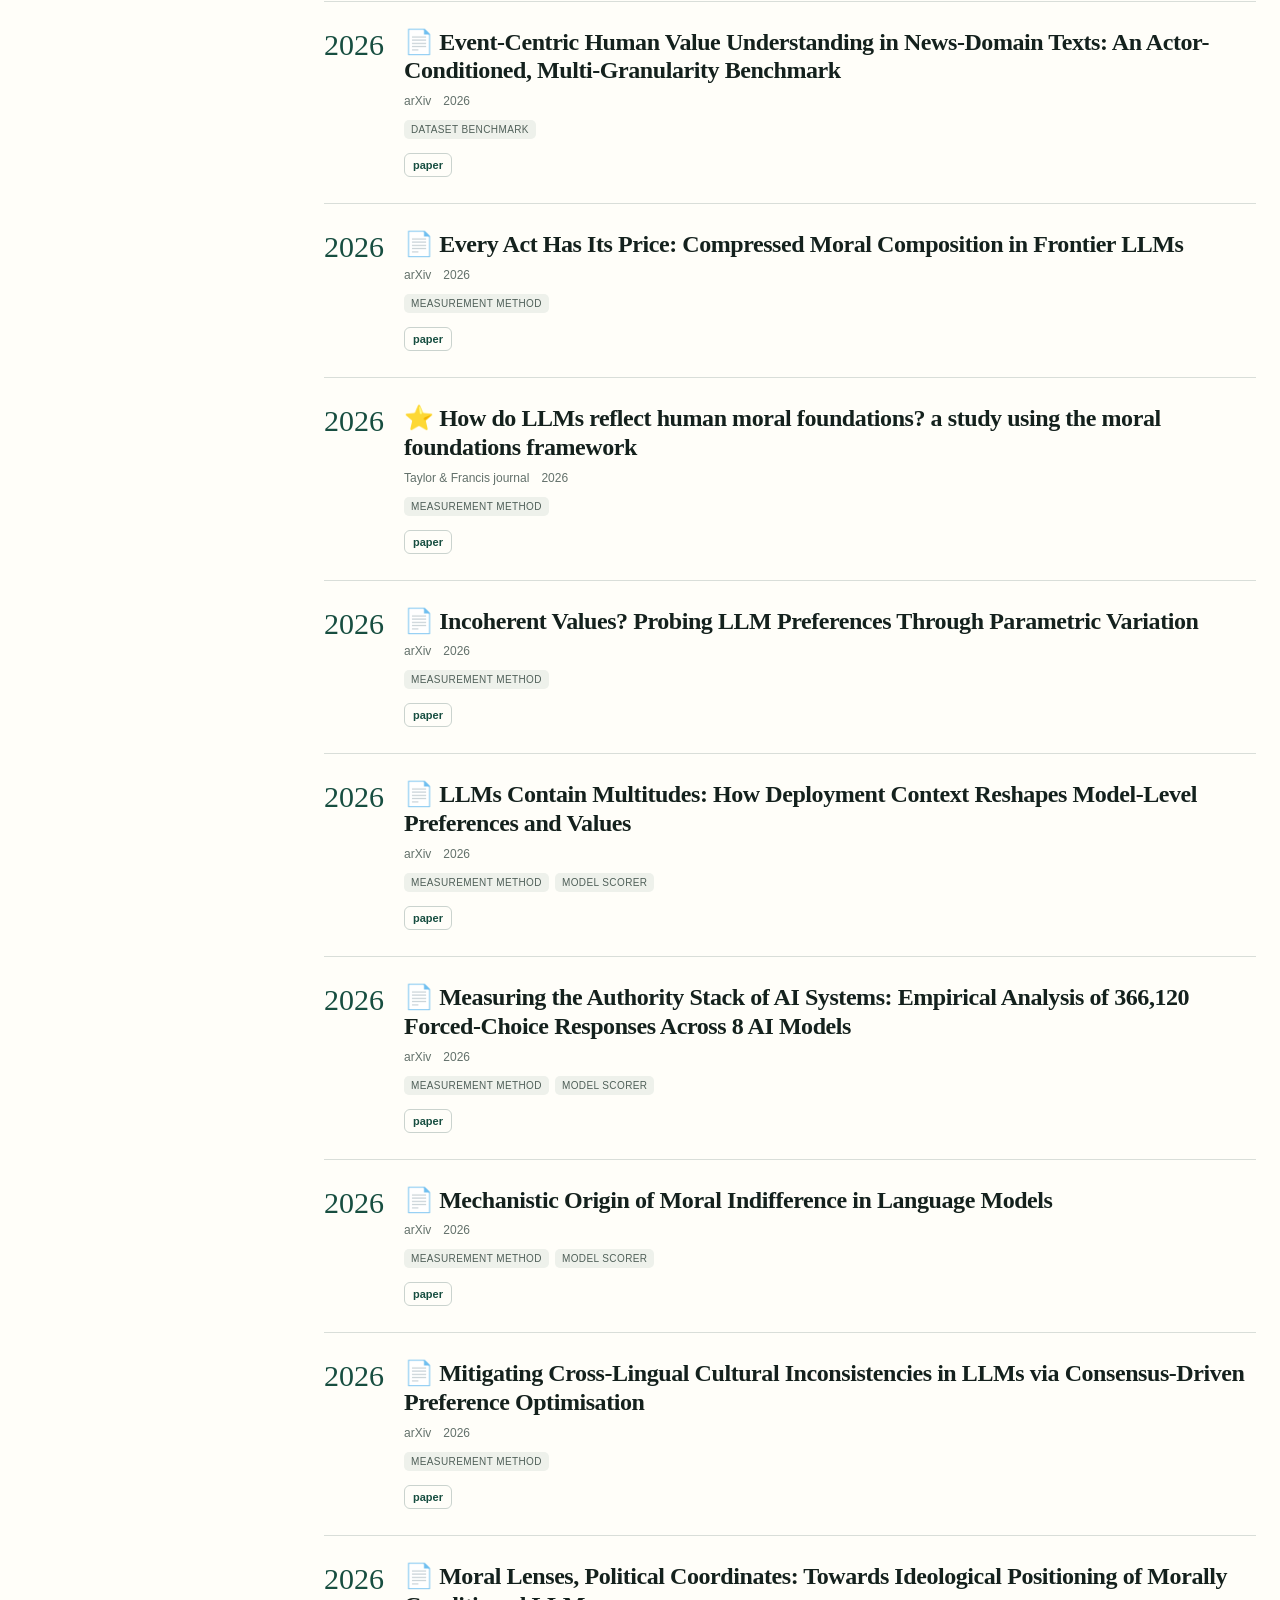
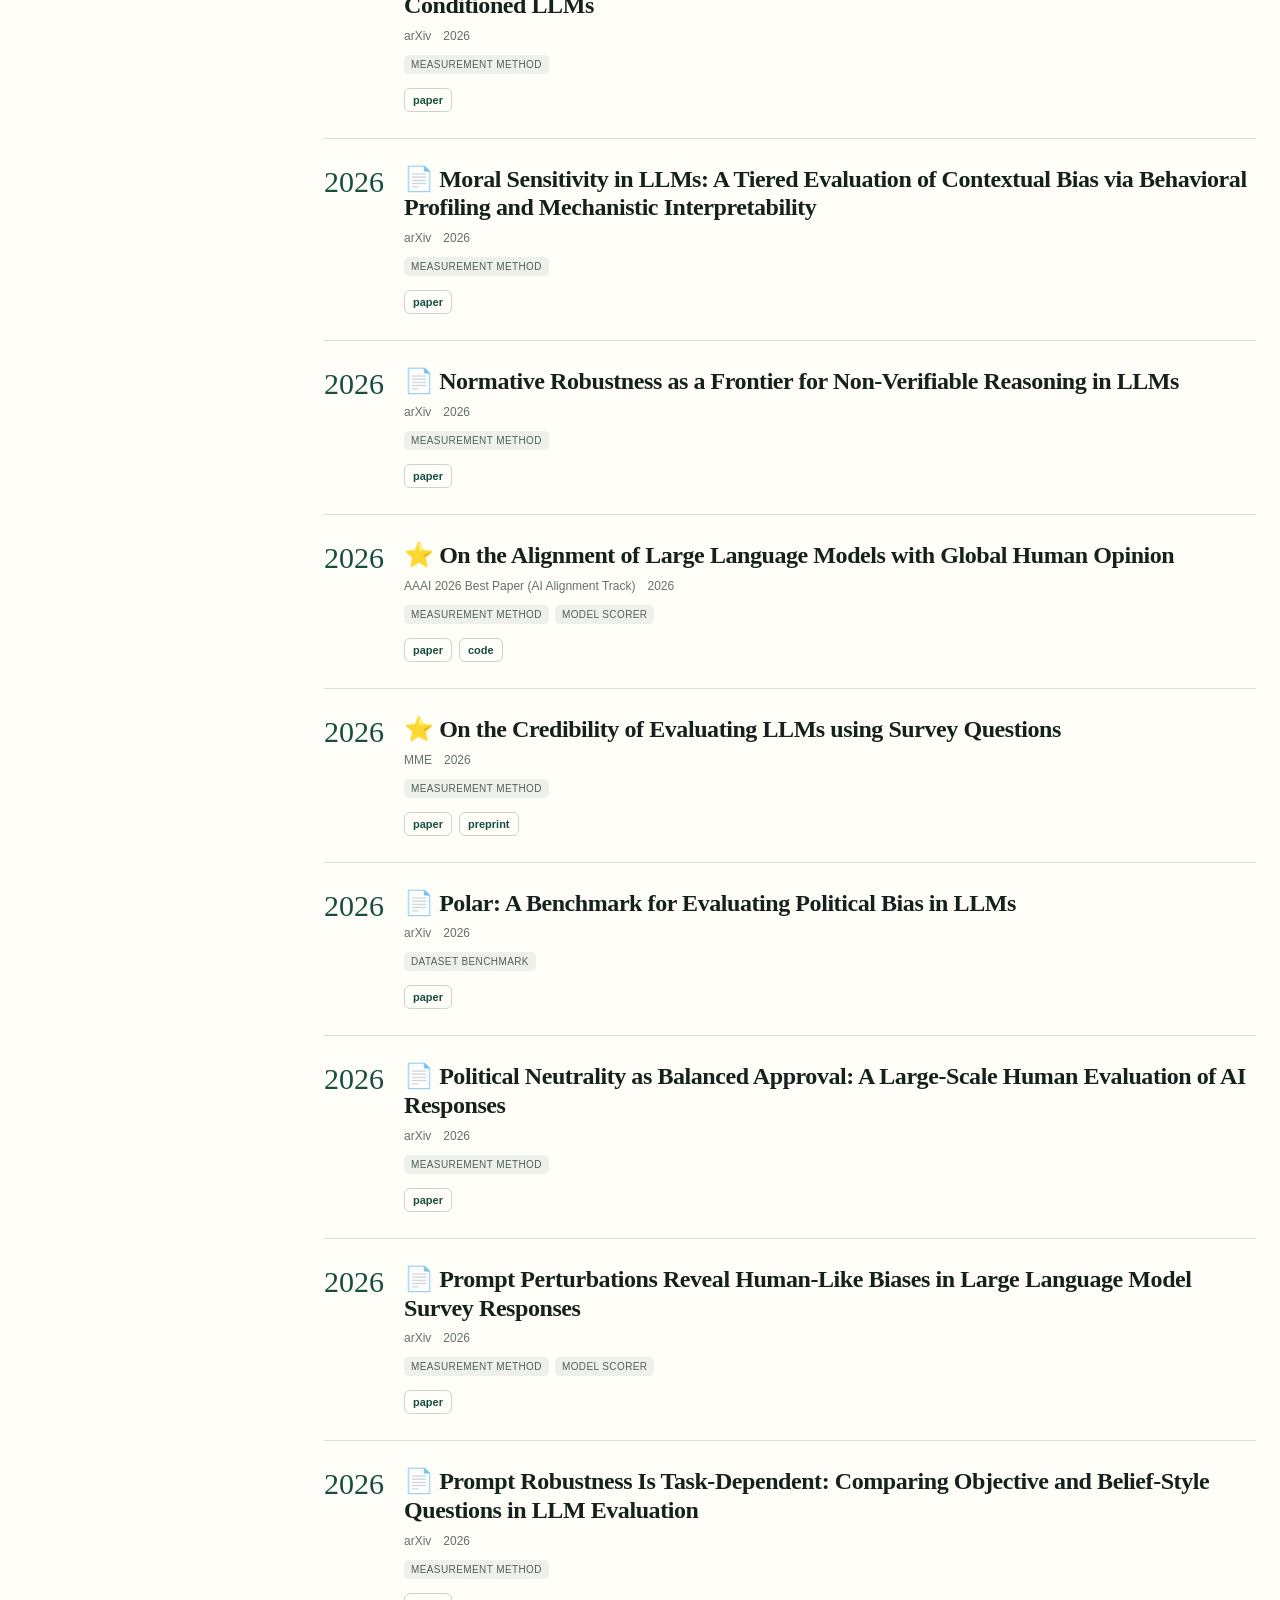
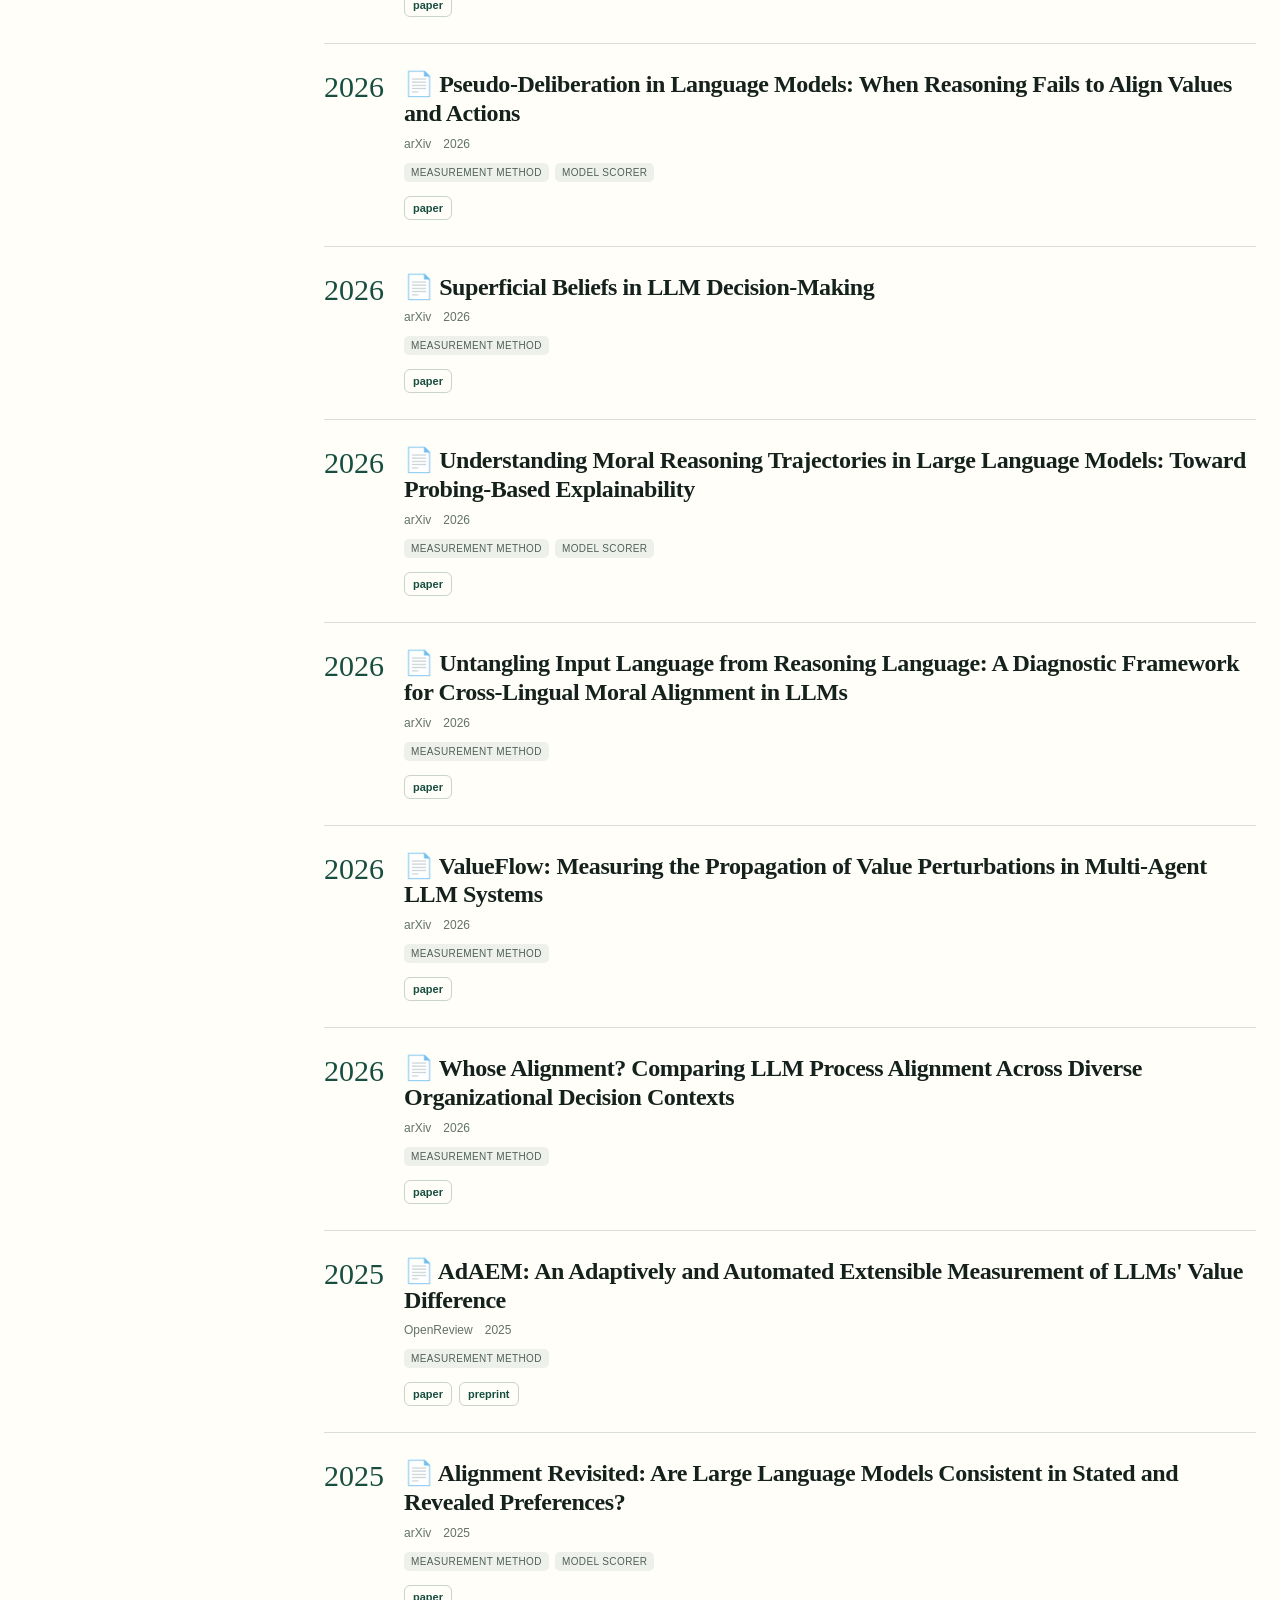
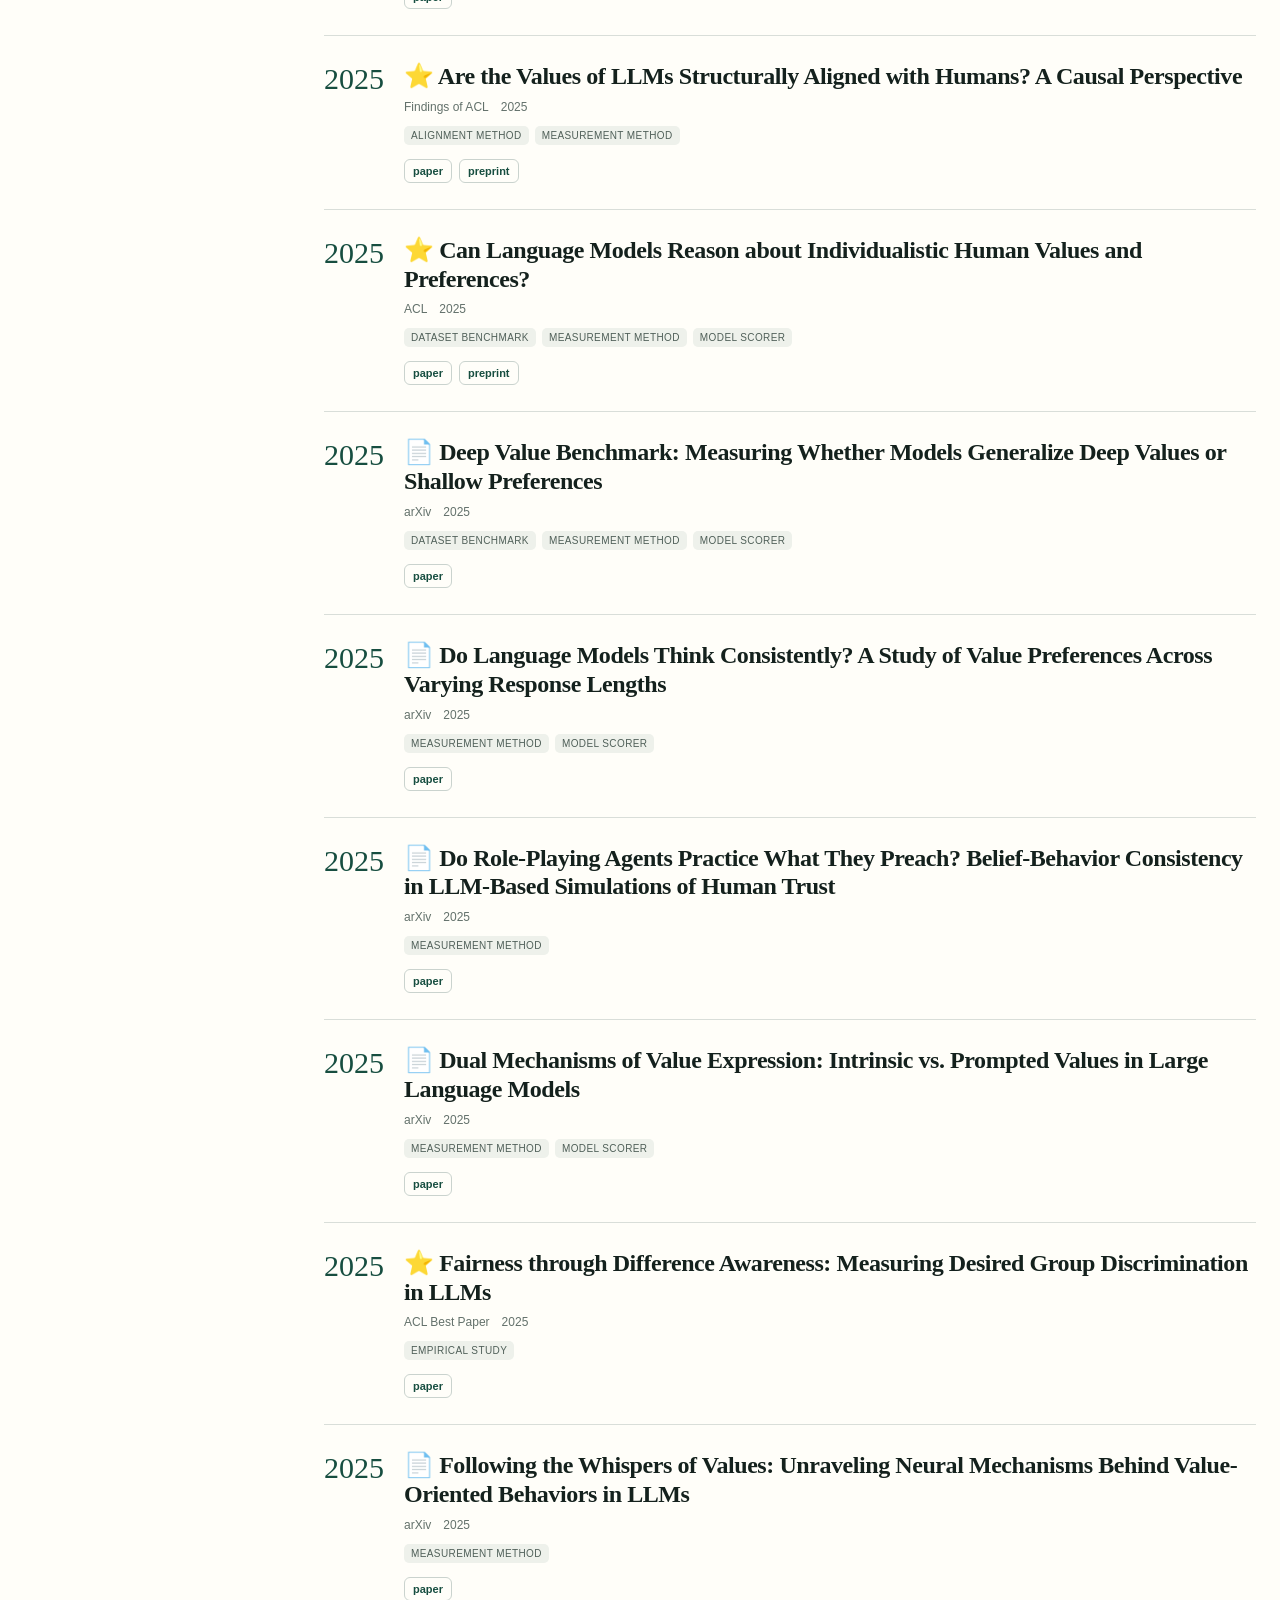
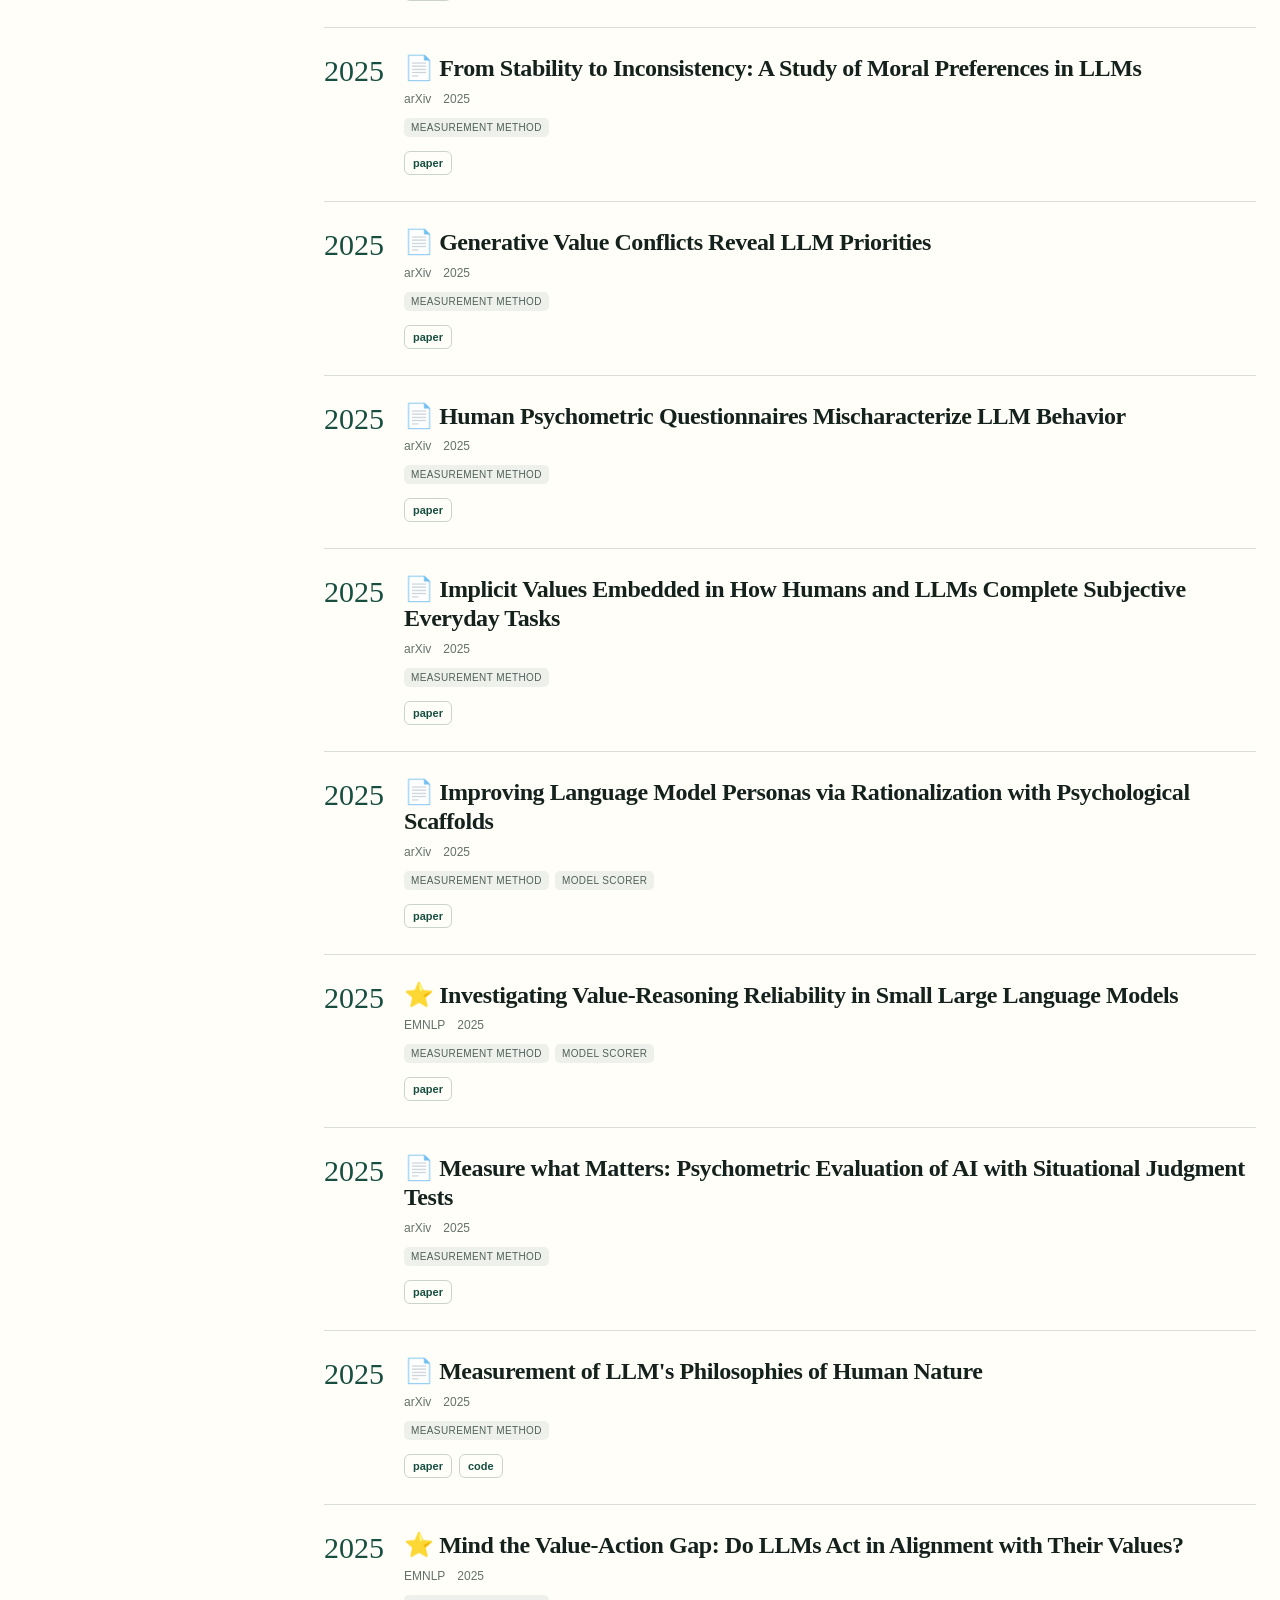
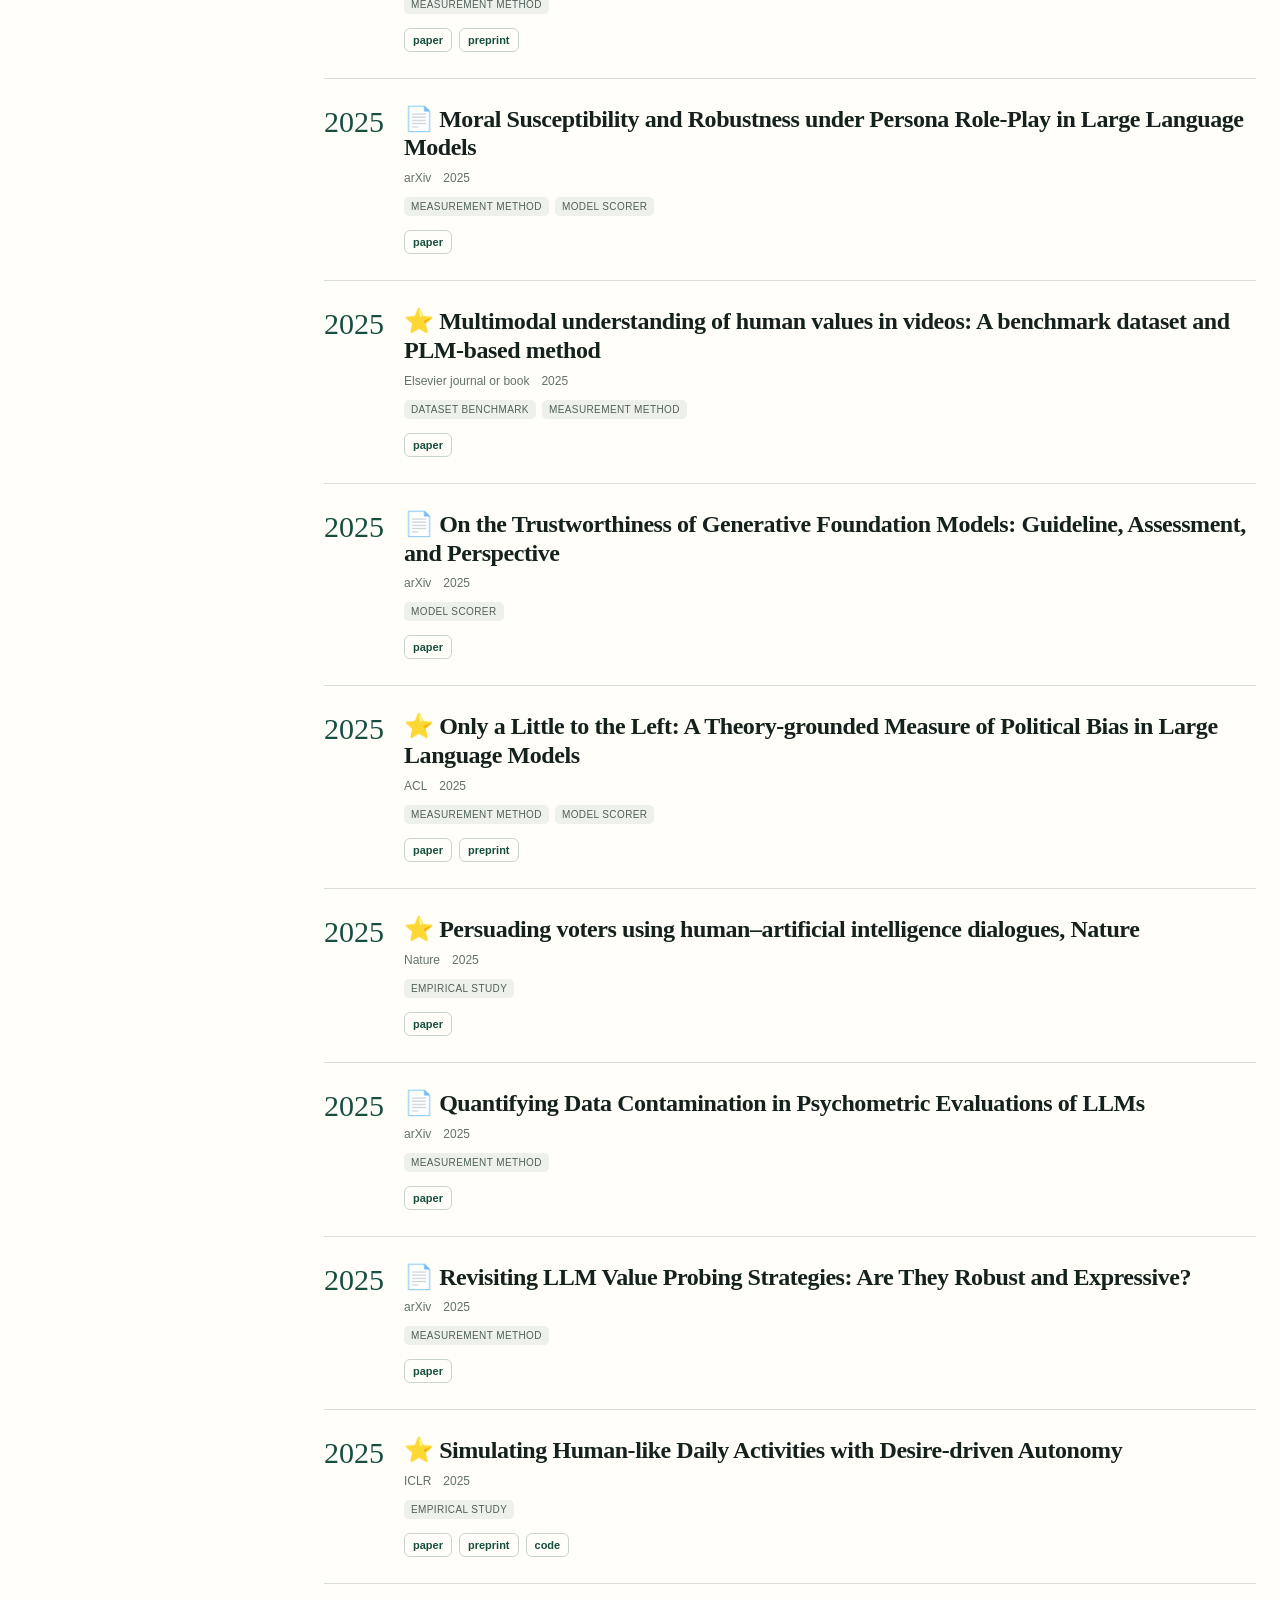
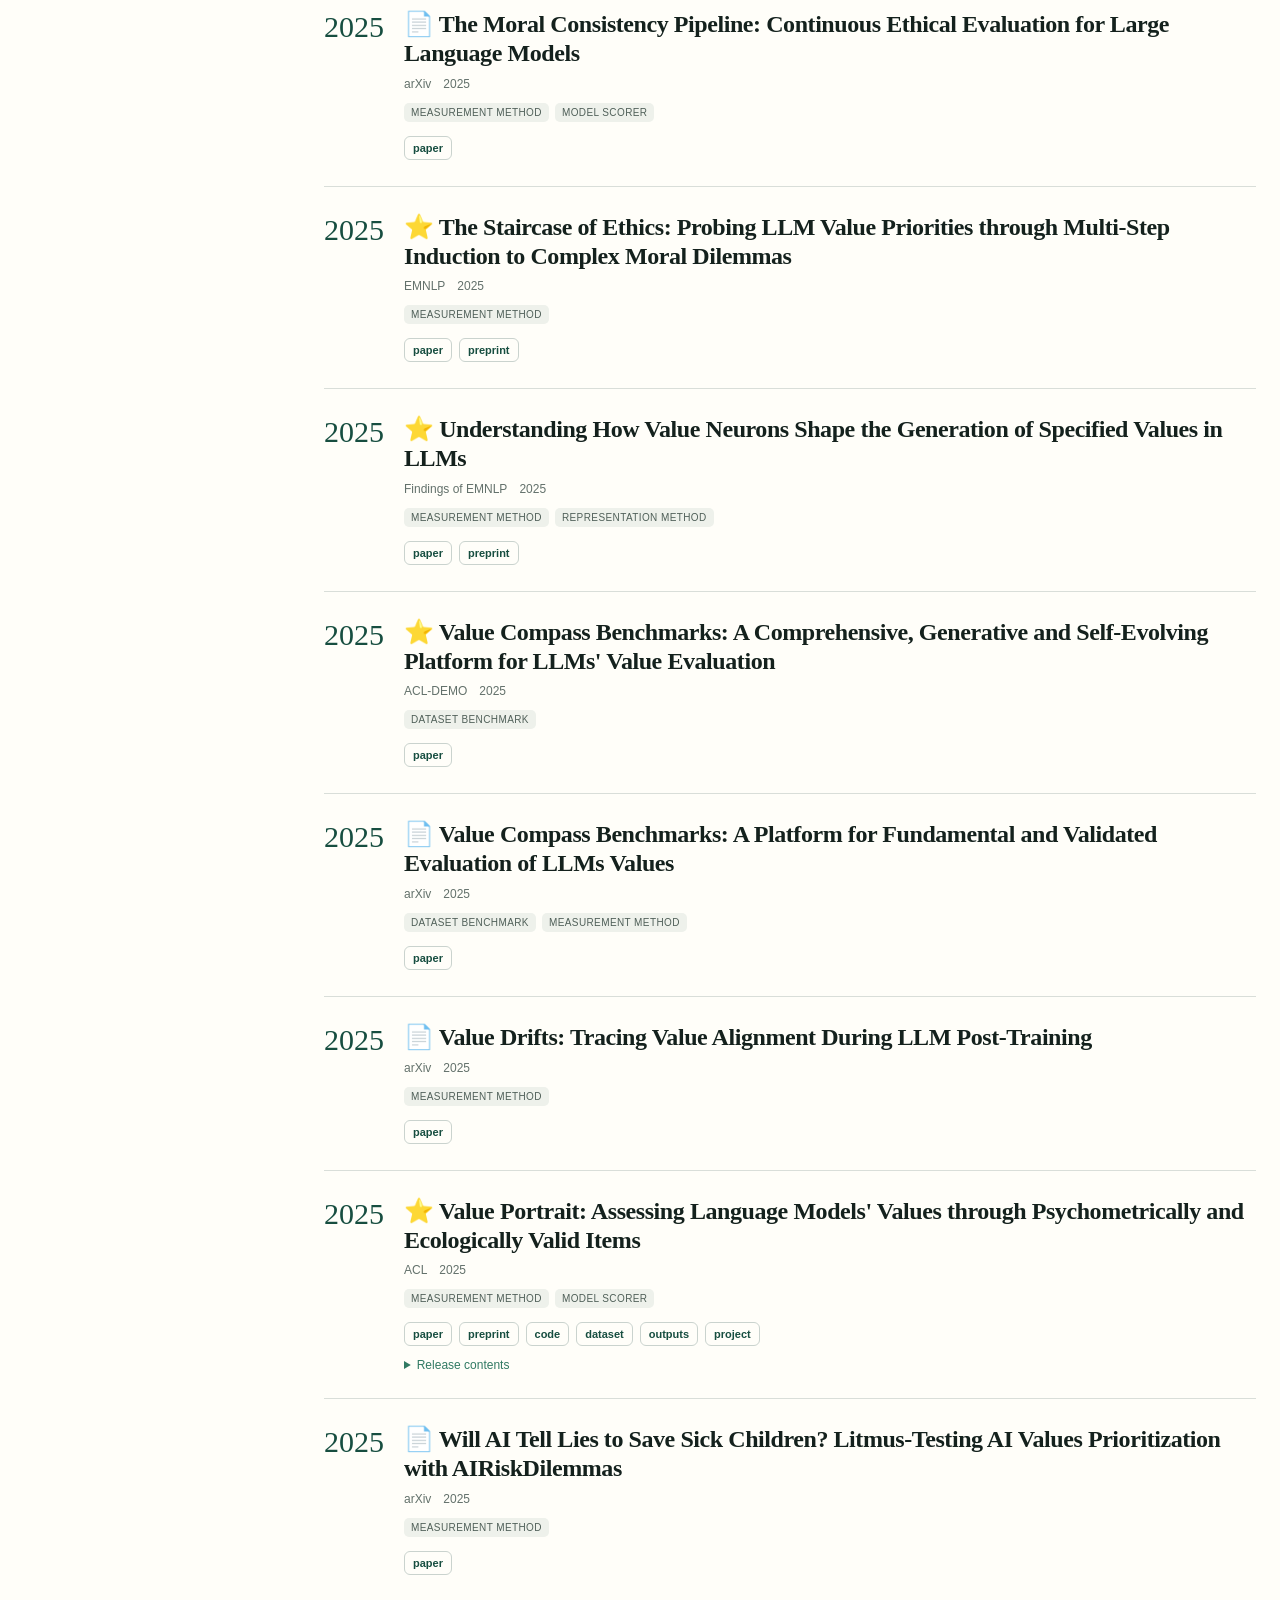
==== commit d0391331: "Turn the visual guide into a structured wiki" ====
--- a/site/index.html
+++ b/site/index.html
@@ -14,7 +14,7 @@
       <span>AI Values Atlas</span>
     </a>
     <nav aria-label="Primary navigation">
-      <a href="learn/">Visual guide</a>
+      <a href="learn/">Wiki</a>
       <a href="#field-map">Field map</a>
       <a href="#explorer">Literature</a>
       <a href="#resources">Resources</a>
@@ -28,7 +28,7 @@
       <h1>See what AI-values research<br>actually measures.</h1>
       <p class="lede">A structured map of theories, measurement interfaces, empirical studies, benchmarks, models, and alignment methods—kept separate when their claims are not interchangeable.</p>
       <div class="hero-actions">
-        <a class="button primary" href="learn/">Open the visual guide</a>
+        <a class="button primary" href="learn/">Open the wiki</a>
         <a class="button secondary" href="#explorer">Explore the literature</a>
       </div>
       <dl id="stats" class="stats" aria-label="Atlas coverage"></dl>
